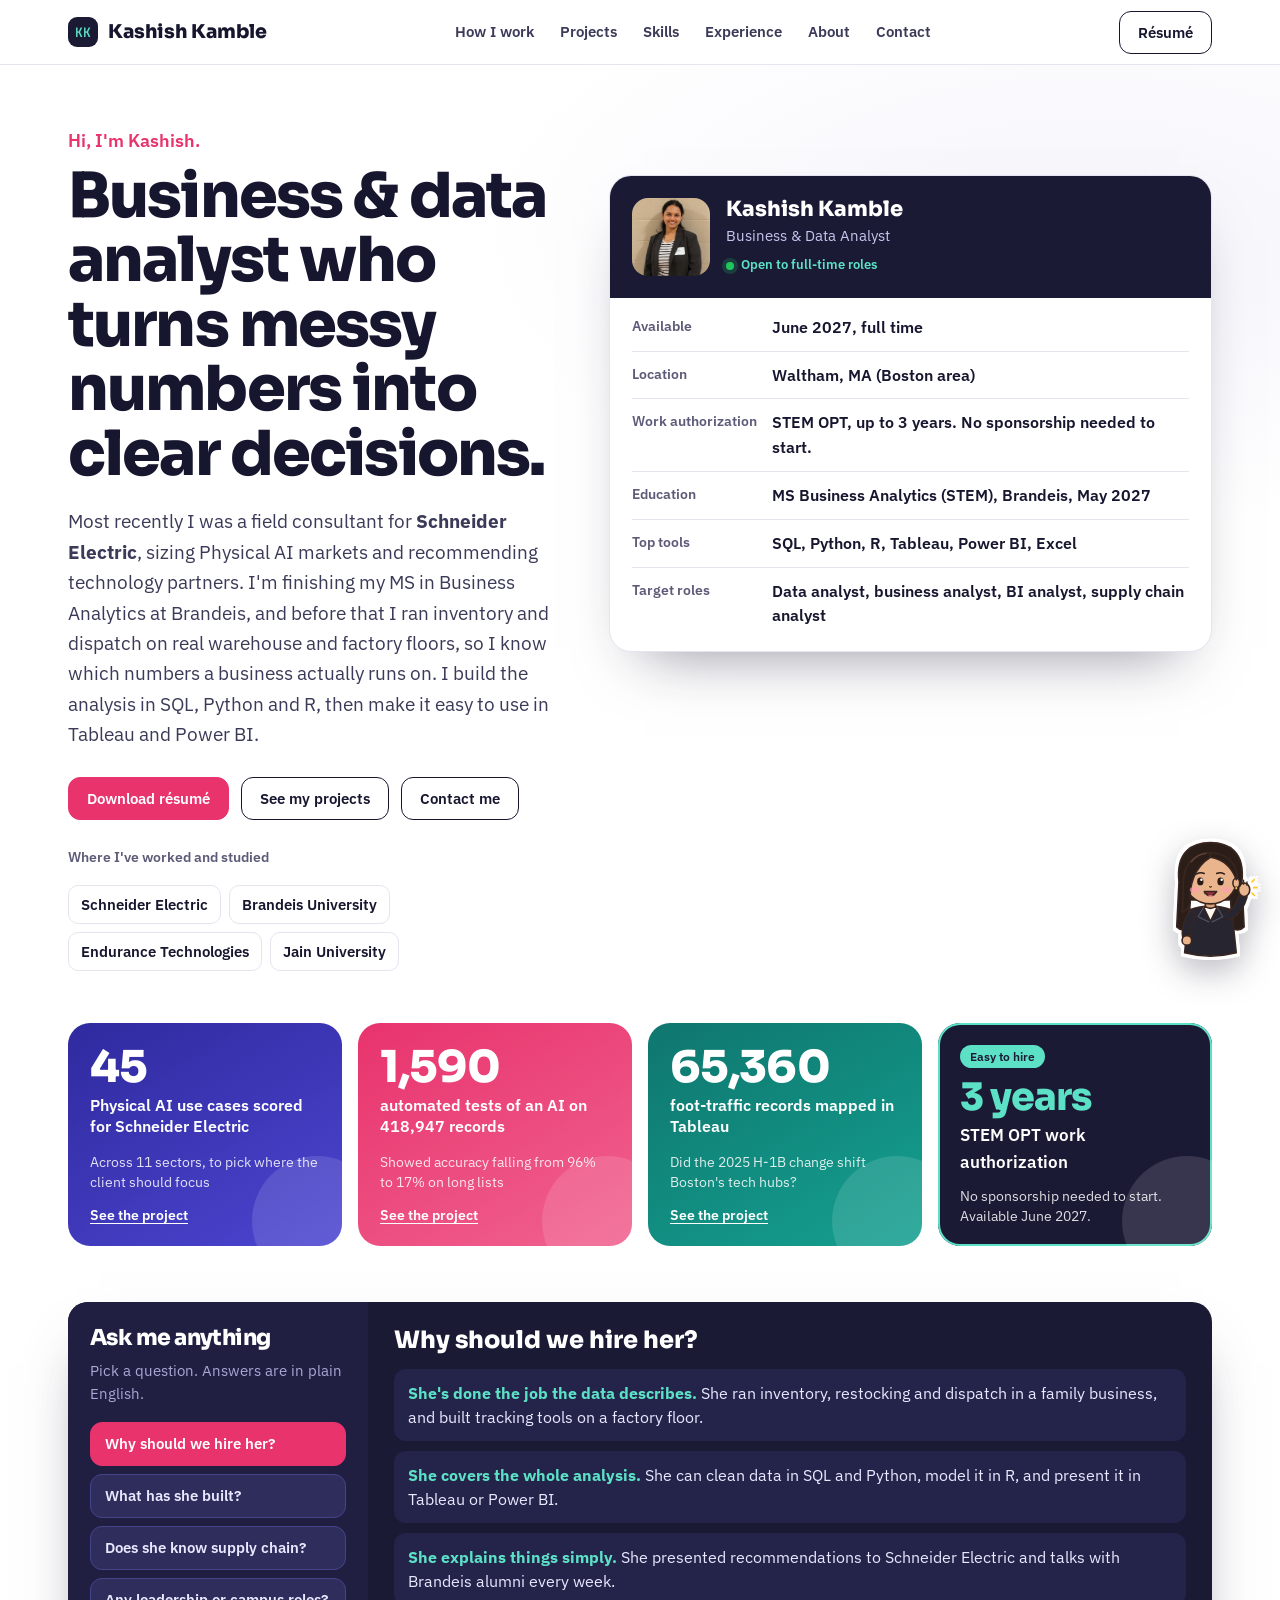
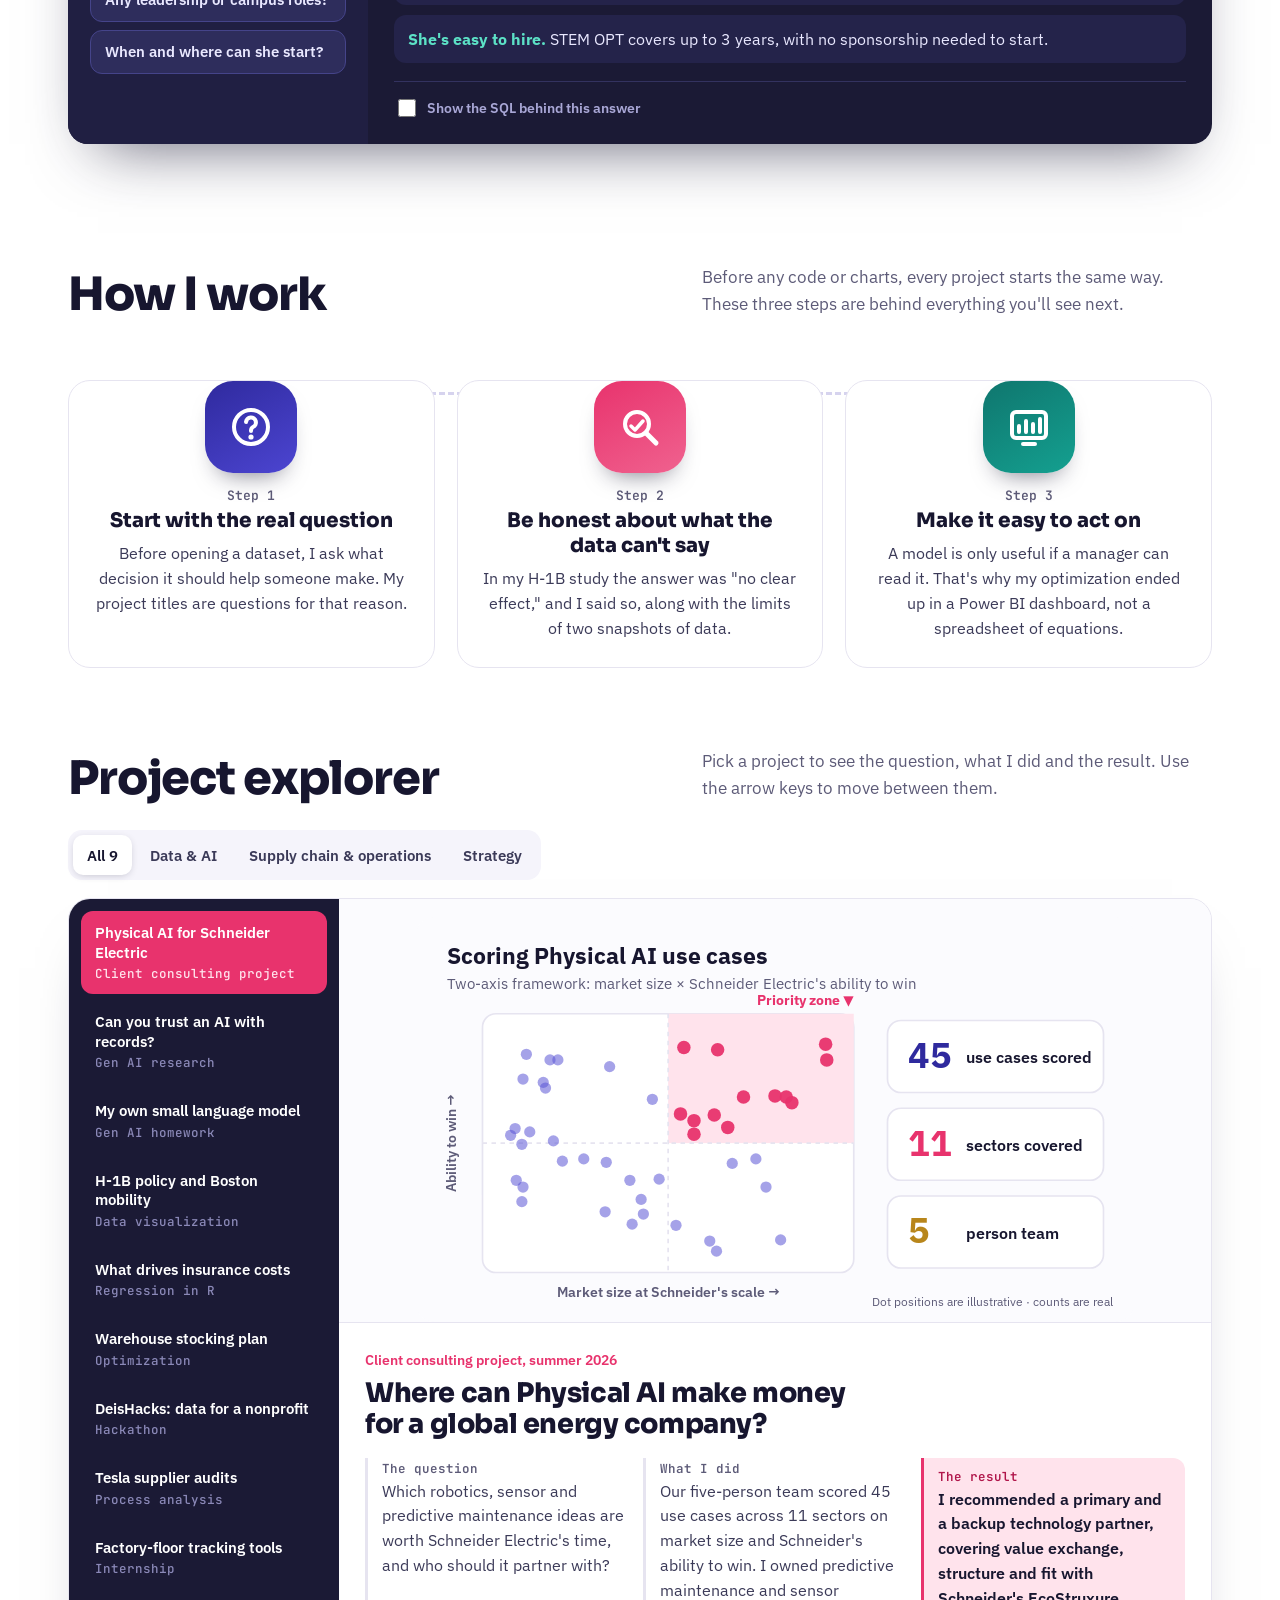
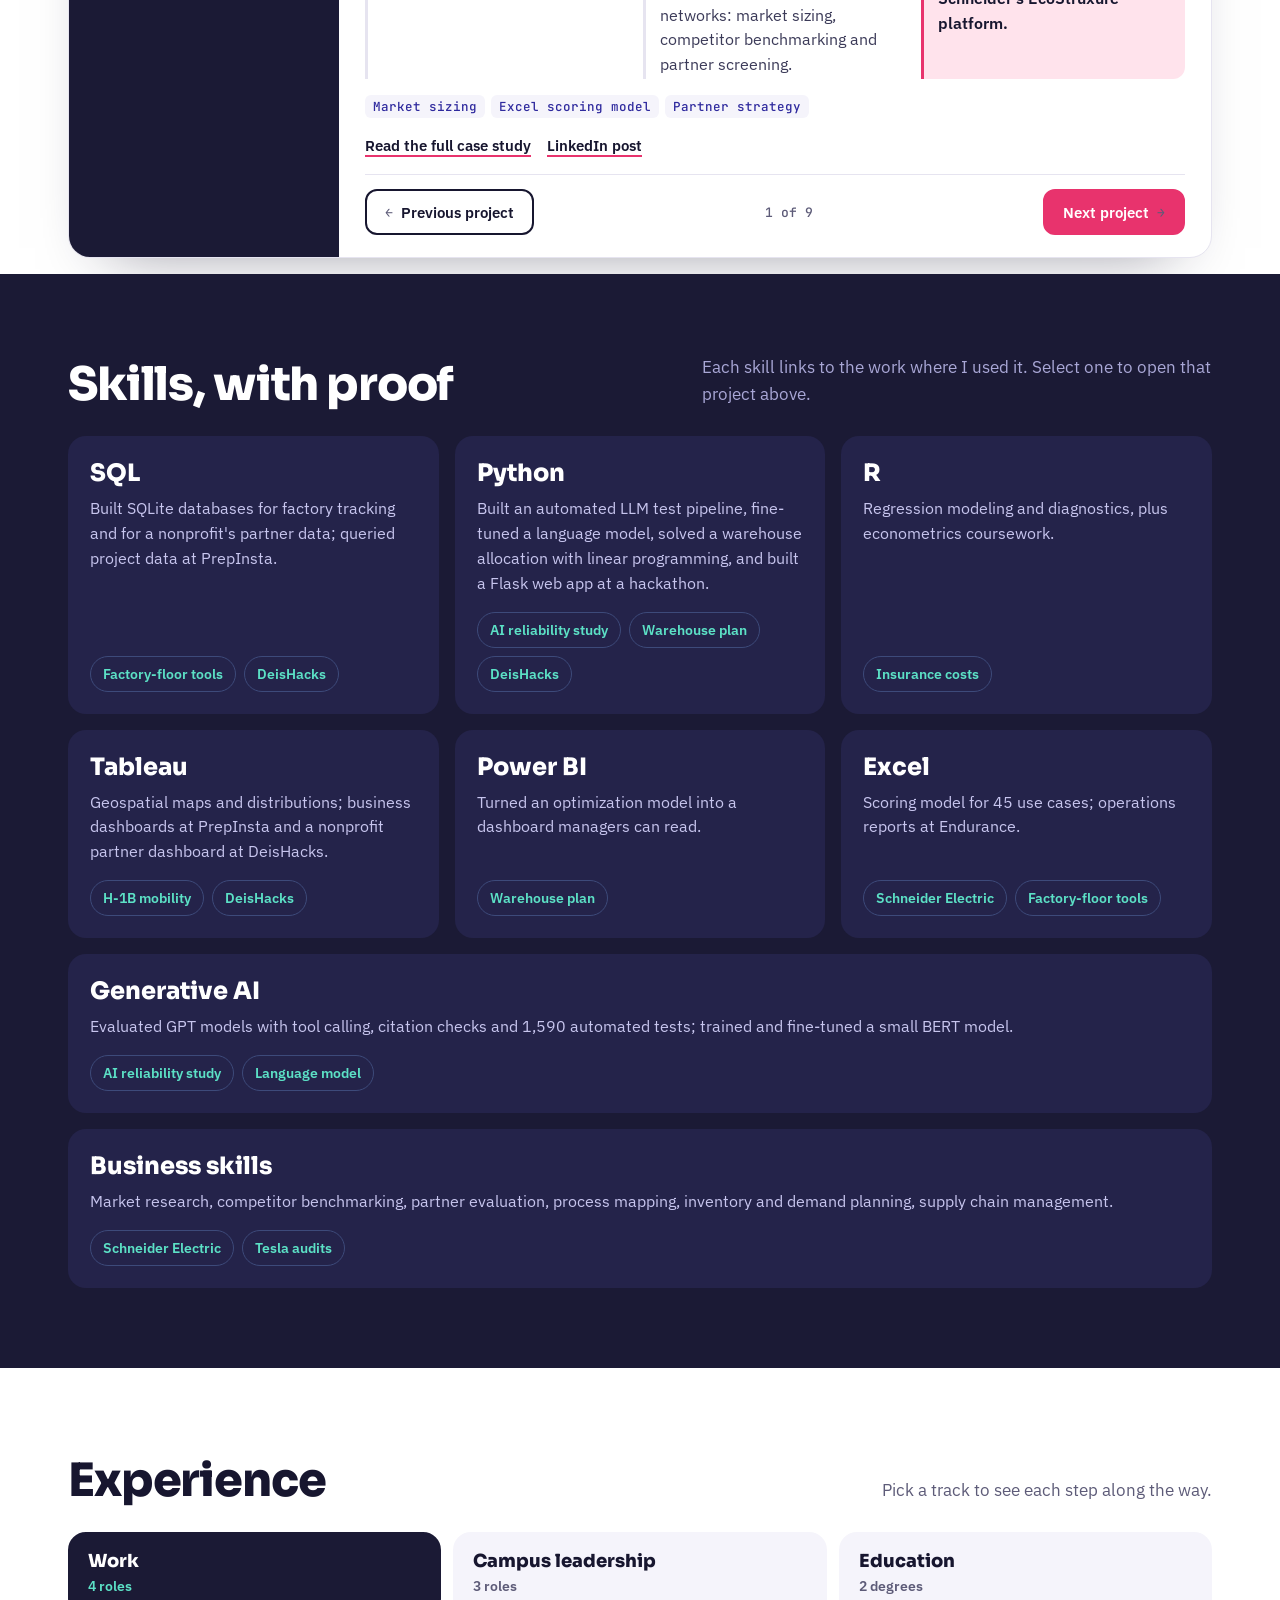
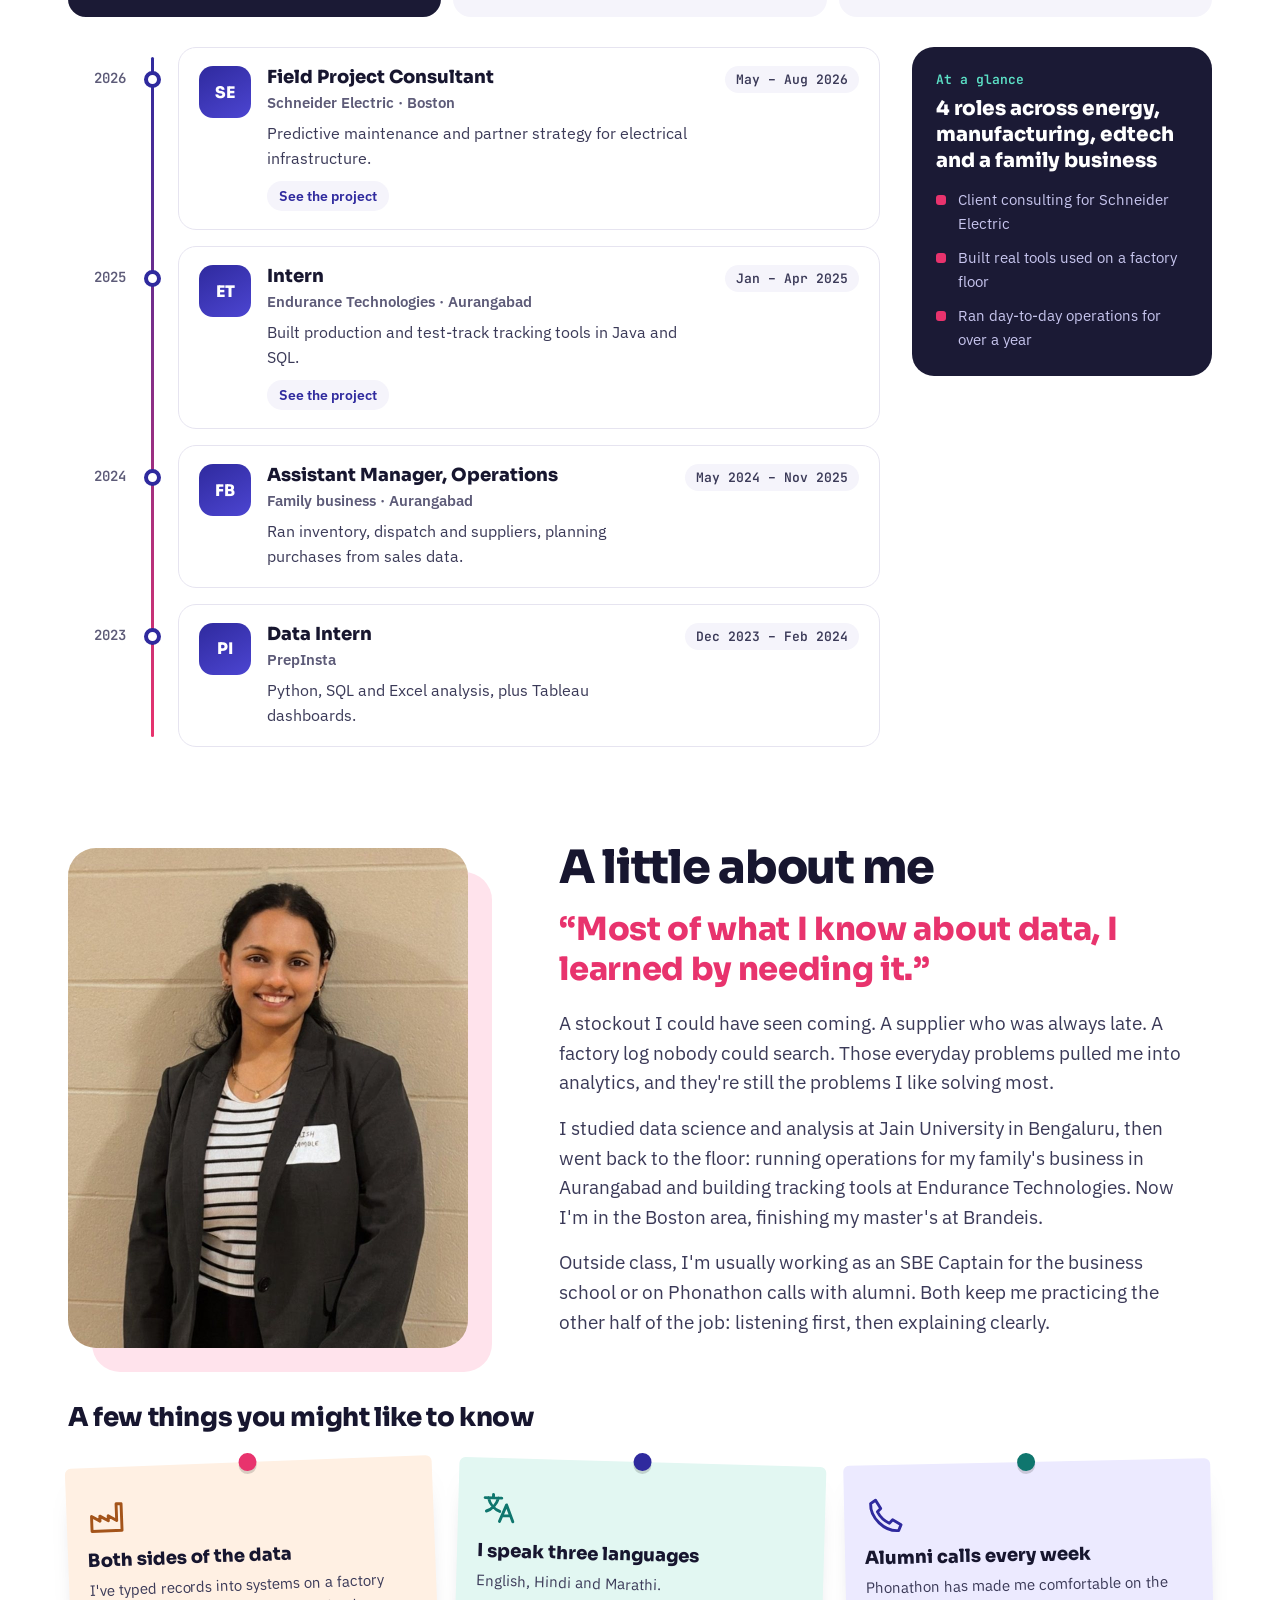
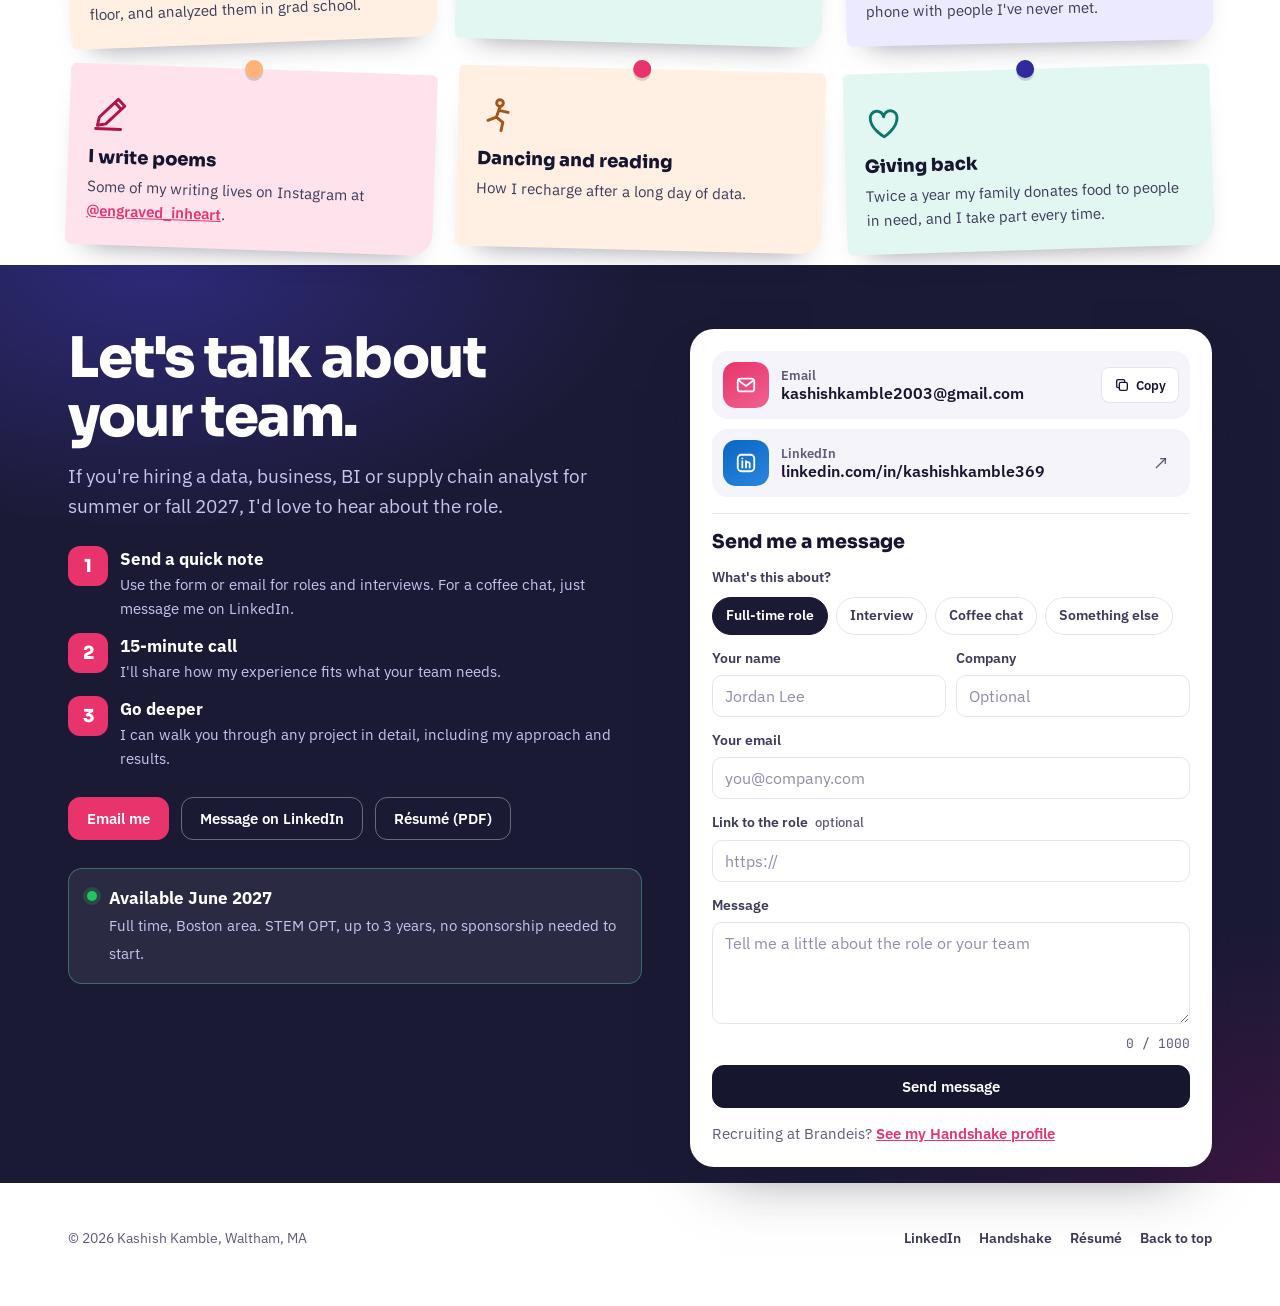
==== index.html @ e842e200 "Add files via upload" ====
<!DOCTYPE html>
<html lang="en">
<head>
<meta charset="utf-8">
<meta name="viewport" content="width=device-width, initial-scale=1">
<meta name="color-scheme" content="light only">
<title>Kashish Kamble | Business &amp; Data Analyst</title>
<meta name="author" content="Kashish Kamble"><meta name="description" content="Kashish Kamble, Business and Data Analyst. MS Business Analytics at Brandeis (May 2027). Projects in SQL, Python, R, Tableau, Power BI and Gen AI.">
<meta name="theme-color" content="#1b1a35">
<link rel="canonical" href="https://kashishkailaskamble369.github.io/">
<meta property="og:type" content="website">
<meta property="og:url" content="https://kashishkailaskamble369.github.io/">
<meta property="og:title" content="Kashish Kamble | Business &amp; Data Analyst">
<meta property="og:description" content="Business & data analyst, available June 2027. Schneider Electric field project, Brandeis MSBA, SQL, Python, Tableau, Power BI.">
<meta property="og:image" content="https://kashishkailaskamble369.github.io/og-card.png">
<meta property="og:image:width" content="1200"><meta property="og:image:height" content="630">
<meta name="twitter:card" content="summary_large_image">
<link rel="icon" type="image/svg+xml" href="favicon.svg">
<link rel="preconnect" href="https://fonts.googleapis.com"><link rel="preconnect" href="https://fonts.gstatic.com" crossorigin>
<link href="https://fonts.googleapis.com/css2?family=Sora:wght@400;600;800&family=IBM+Plex+Sans:wght@400;500;600&family=JetBrains+Mono:wght@400;600&display=swap" rel="stylesheet">
<script type="application/ld+json">{"@context":"https://schema.org","@type":"Person","name":"Kashish Kamble","url":"https://kashishkailaskamble369.github.io/","jobTitle":"Business & Data Analyst","address":{"@type":"PostalAddress","addressLocality":"Waltham","addressRegion":"MA","addressCountry":"US"},"alumniOf":[{"@type":"CollegeOrUniversity","name":"Brandeis University"},{"@type":"CollegeOrUniversity","name":"Jain University"}],"knowsAbout":["Data Analysis","Business Intelligence","Supply Chain Management","SQL","Python","R","Tableau","Power BI","Generative AI"],"sameAs":["https://www.linkedin.com/in/kashishkamble369/","https://brandeis.joinhandshake.com/profiles/kashishkamble343"]}</script>
<style>
/*
VOICE: clear for a recruiter in 30 seconds, then warm and curious for the hiring team.
IDEA: an at-a-glance candidate card for HR, plus an ask-me-anything console whose SQL is optional.
PICTURE: the candidate card in the hero; the console answers in plain English below it.
COLOUR and TYPE: white page, deep indigo console, pink accent, mint and peach syntax colours. Sora / IBM Plex Sans / JetBrains Mono for code only.
LAYOUT: intro and console side by side, then query results drive the project grid; timeline as an event log.
*/
:root{--bg:#ffffff;--soft:#f5f4fb;--ink:#17162f;--ink2:#3b3a58;--muted:#5d5b78;--line:#e6e4f0;
--con:#1b1a35;--con2:#24234a;--pink:#e8336d;--pink-s:#ffe3ec;--mint:#5ce1c6;--peach:#ffb37a;--lilac:#b9b5ff;--indigo:#2f2a9e;
--disp:"Sora",Arial,sans-serif;--sans:"IBM Plex Sans",system-ui,-apple-system,"Segoe UI",Arial,sans-serif;--mono:"JetBrains Mono",ui-monospace,Menlo,monospace}
*{box-sizing:border-box;min-width:0}
:root,html,body,.ccard,.msg,dialog{color-scheme:light only}
button{color:var(--ink)}
input,textarea,select{background:#fff!important;color:var(--ink)!important;-webkit-text-fill-color:var(--ink);caret-color:var(--pink)}
input::placeholder,textarea::placeholder{color:#8f8daa!important;-webkit-text-fill-color:#8f8daa;opacity:1}
input:-webkit-autofill,textarea:-webkit-autofill{-webkit-box-shadow:0 0 0 40px #fff inset!important;-webkit-text-fill-color:var(--ink)!important}
html{scroll-behavior:smooth;scroll-padding-top:72px}
body{margin:0;background:var(--bg);color:var(--ink);font:17px/1.6 var(--sans);-webkit-font-smoothing:antialiased;overflow-x:clip}
img,svg{display:block;max-width:100%}
a{color:var(--indigo)}
:focus-visible{outline:3px solid var(--pink);outline-offset:3px;border-radius:6px}
.wrap{max-width:1200px;margin:0 auto;padding:0 28px}
.skip{position:absolute;left:-999px}.skip:focus{left:12px;top:8px;background:var(--ink);color:#fff;padding:8px 12px;z-index:99}
@media (prefers-reduced-motion:reduce){html{scroll-behavior:auto}*{animation:none!important;transition:none!important}}

header{position:sticky;top:0;z-index:30;background:rgba(255,255,255,.9);backdrop-filter:blur(12px);border-bottom:1px solid var(--line)}
.nav{display:flex;align-items:center;justify-content:space-between;height:64px;gap:18px}
.brand{font:800 19px var(--disp);color:var(--ink);text-decoration:none;display:flex;align-items:center;gap:10px}
.brand i{width:30px;height:30px;border-radius:9px;background:var(--con);color:var(--mint);font:600 13px var(--mono);font-style:normal;display:grid;place-items:center}
.nav ul{display:flex;gap:26px;list-style:none;margin:0;padding:0}
.nav ul a{color:var(--ink2);text-decoration:none;font-weight:600;font-size:15px}
.nav ul a:hover{color:var(--pink)}
.btn{display:inline-flex;align-items:center;gap:8px;font:600 15px var(--sans);padding:11px 18px;border-radius:12px;text-decoration:none;border:1.5px solid var(--ink);color:var(--ink);background:#fff;cursor:pointer}
.btn:hover{border-color:var(--pink);color:var(--pink)}
.btn.main{background:var(--pink);border-color:var(--pink);color:#fff}
.btn.main:hover{background:#c91f57;color:#fff}
@media (max-width:780px){.nav ul{display:none}}

/* Hero */
.hero{padding:64px 0 40px;background:radial-gradient(900px 420px at 85% 10%,var(--soft),transparent 70%)}
.hgrid{display:grid;grid-template-columns:minmax(0,.9fr) minmax(0,1.1fr);gap:48px;align-items:start}
.glance{margin-top:46px}
.me{display:flex;align-items:center;gap:14px;margin-bottom:22px}
.me img{width:64px;height:64px;border-radius:50%;object-fit:cover;object-position:50% 25%;border:3px solid #fff;box-shadow:0 0 0 2px var(--pink)}
.me span{font-weight:600;color:var(--ink2);line-height:1.35}
.me b{display:block;color:var(--ink);font:800 18px var(--disp)}
h1{font:800 clamp(38px,5vw,62px)/1.04 var(--disp);letter-spacing:-.03em;margin:0 0 20px;text-wrap:balance}
.lead{font-size:19px;color:var(--ink2);margin:0 0 28px;max-width:32em}
.cta{display:flex;gap:12px;flex-wrap:wrap}
.status{display:flex;gap:10px;flex-wrap:wrap;margin-top:26px;font-size:14.5px;color:var(--muted)}
.status span{display:inline-flex;align-items:center;gap:7px;background:var(--soft);border-radius:999px;padding:6px 12px;font-weight:600;color:var(--ink2)}
.status span::before{content:"";width:8px;height:8px;border-radius:50%;background:var(--pink)}
.status span:first-child::before{background:#22c55e;box-shadow:0 0 0 4px rgba(34,197,94,.18)}

/* Console: the picture */
.console{background:var(--con);border-radius:20px;color:#e9e8ff;box-shadow:0 30px 60px -30px rgba(27,26,53,.7);overflow:hidden}
.bar{display:flex;align-items:center;gap:8px;padding:12px 16px;background:var(--con2)}
.bar i{width:11px;height:11px;border-radius:50%;background:#ff5f57}.bar i:nth-child(2){background:#febc2e}.bar i:nth-child(3){background:#28c840}
.bar span{margin-left:10px;font:500 13px var(--mono);color:#a9a7d6}
.editor{padding:20px 22px 8px;font:500 15px/1.6 var(--mono);min-height:84px;white-space:pre-wrap;word-break:break-word}
.k{color:var(--pink)}.s{color:var(--peach)}.f{color:var(--mint)}.c{color:#8b89b8}
.caret{display:inline-block;width:9px;height:18px;background:var(--mint);vertical-align:-3px;animation:blink 1s steps(1) infinite}
@keyframes blink{50%{opacity:0}}
.out{padding:4px 22px 18px;min-height:150px}
.meta{font:500 12.5px var(--mono);color:#8b89b8;margin:0 0 8px}
.out table{width:100%;border-collapse:collapse;font:500 13.5px/1.45 var(--mono)}
.out th{text-align:left;color:var(--lilac);font-weight:600;border-bottom:1px solid #3a3970;padding:6px 10px 6px 0}
.out td{padding:7px 10px 7px 0;border-bottom:1px dashed #33325f;vertical-align:top;color:#e9e8ff}
.out td:first-child{color:var(--mint)}
.chips{display:flex;flex-wrap:wrap;gap:8px;padding:14px 18px 18px;border-top:1px solid #33325f;background:#201f42}
.chips p{width:100%;margin:0 0 2px;font:600 13px var(--sans);color:#a9a7d6}
.chips button{font:500 13px var(--mono);color:#e9e8ff;background:#2e2d5c;border:1px solid #45448a;border-radius:9px;padding:8px 11px;cursor:pointer;min-height:40px}
.chips button:hover,.chips button[aria-pressed="true"]{background:var(--pink);border-color:var(--pink);color:#fff}
@media (max-width:920px){.hgrid{grid-template-columns:1fr}}
@media (max-width:560px){.out td:nth-child(3),.out th:nth-child(3){display:none}}


/* Recruiter-first hero */
.hello{font:600 18px var(--sans);color:var(--pink);margin:0 0 12px}
.names{display:flex;flex-wrap:wrap;gap:8px;margin-top:26px;align-items:center}
.names p{width:100%;margin:0 0 2px;font-size:14px;color:var(--muted);font-weight:600}
.names span{background:#fff;border:1px solid var(--line);border-radius:10px;padding:7px 12px;font-weight:600;font-size:14.5px;color:var(--ink)}
.glance{background:#fff;border:1px solid var(--line);border-radius:22px;box-shadow:0 30px 60px -34px rgba(27,26,53,.55);overflow:hidden}
.gtop{display:flex;align-items:center;gap:16px;padding:20px 22px;background:var(--con);color:#fff}
.gtop img{width:78px;height:78px;border-radius:16px;object-fit:cover;object-position:50% 25%}
.gtop b{display:block;font:800 21px var(--disp)}
.gtop span{color:#c7c5ee;font-size:15px}
.gtop em{display:inline-flex;align-items:center;gap:7px;margin-top:6px;font-style:normal;font-size:13px;font-weight:600;color:#5ce1c6}
.gtop em::before{content:"";width:8px;height:8px;border-radius:50%;background:#22c55e;box-shadow:0 0 0 4px rgba(34,197,94,.2)}
.facts{margin:0;padding:6px 22px 12px}
.facts div{display:grid;grid-template-columns:128px minmax(0,1fr);gap:12px;padding:11px 0;border-bottom:1px solid var(--line)}
.facts div:last-child{border-bottom:0}
.facts dt{font-size:14px;color:var(--muted);font-weight:600}
.facts dd{margin:0;font-weight:600;font-size:15.5px;color:var(--ink)}
@media (max-width:420px){.facts div{grid-template-columns:1fr;gap:2px}}

/* Ask me anything */
.ask{margin-top:56px}
.ask .console{display:grid;grid-template-columns:minmax(0,300px) minmax(0,1fr)}
.ask .qs{background:#201f42;padding:22px;display:flex;flex-direction:column;gap:8px}
.ask .qs h2{font:800 22px var(--disp);color:#fff;margin:0}
.ask .qs > p{color:#a9a7d6;margin:0 0 8px;font-size:14.5px}
.ask .qs button{text-align:left;font:600 15px var(--sans);color:#e9e8ff;background:#2e2d5c;border:1px solid #45448a;border-radius:12px;padding:11px 14px;cursor:pointer;min-height:44px}
.ask .qs button:hover,.ask .qs button[aria-pressed="true"]{background:var(--pink);border-color:var(--pink);color:#fff}
.ans{padding:24px 26px;min-height:300px}
.ans h3{font:800 24px/1.2 var(--disp);color:#fff;margin:0 0 14px}
.ans ul{margin:0;padding:0;list-style:none;display:grid;gap:10px}
.ans li{background:#24234a;border-radius:12px;padding:12px 14px;color:#e9e8ff;font-size:16px;line-height:1.5}
.ans li b{color:#5ce1c6}
.ans .more{margin:16px 0 0;font-size:15px;color:#c7c5ee}
.ans .more a{color:#ffb37a}
.sqlrow{display:flex;justify-content:space-between;align-items:center;gap:10px;margin:18px 0 0;padding-top:14px;border-top:1px solid #33325f;flex-wrap:wrap}
.sqlrow label{font:600 13.5px var(--sans);color:#a9a7d6;display:flex;gap:8px;align-items:center;cursor:pointer}
.sqlrow input{width:18px;height:18px;accent-color:#e8336d}
.sqlcode{display:none;margin:10px 0 0;font:500 14px/1.6 var(--mono);background:#14132b;border-radius:10px;padding:12px 14px;white-space:pre-wrap;word-break:break-word}
.showsql .sqlcode{display:block}
@media (max-width:820px){.ask .console{grid-template-columns:1fr}.ans{min-height:0}}

/* Sections */
section{padding:88px 0 0}
.sh{display:flex;justify-content:space-between;align-items:end;gap:20px;flex-wrap:wrap;margin-bottom:28px}
h2{font:800 clamp(30px,3.8vw,46px)/1.05 var(--disp);letter-spacing:-.025em;margin:0;text-wrap:balance}
.sh p{margin:0;color:var(--muted);max-width:30em}
.sh code{font:600 14px var(--mono);background:var(--soft);color:var(--indigo);padding:2px 7px;border-radius:6px}

/* Projects */
.grid{display:grid;grid-template-columns:repeat(6,minmax(0,1fr));gap:20px}
.card{grid-column:span 2;background:#fff;border:1px solid var(--line);border-radius:18px;overflow:hidden;display:flex;flex-direction:column;transition:transform .2s,box-shadow .2s,opacity .25s}
.card:hover{transform:translateY(-4px);box-shadow:0 24px 40px -26px rgba(23,22,47,.45)}
.card.big{grid-column:span 4}.card.half{grid-column:span 3}
.card.dim{opacity:.22;transform:none;box-shadow:none}
.card figure{margin:0;background:#fbfbfe;border-bottom:1px solid var(--line);cursor:zoom-in}
.card figure svg{width:100%;height:auto}
.cb{padding:20px 22px 22px;display:flex;flex-direction:column;flex:1}
.cq{font-size:14px;font-weight:600;color:var(--pink);margin:0 0 6px}
.card h3{font:800 21px/1.2 var(--disp);letter-spacing:-.01em;margin:0 0 8px}
.card p.d{margin:0 0 14px;color:var(--ink2);font-size:15.5px}
.tools{display:flex;gap:6px;flex-wrap:wrap;list-style:none;padding:0;margin:0 0 16px}
.tools li{font:500 12.5px var(--mono);background:var(--soft);color:var(--indigo);border-radius:6px;padding:3px 8px}
.links{margin-top:auto;display:flex;gap:16px;flex-wrap:wrap;font-weight:600;font-size:15px}
.links a{color:var(--ink);text-decoration:underline;text-decoration-color:var(--pink);text-decoration-thickness:2px;text-underline-offset:4px}
.badge{font:600 11.5px var(--mono);background:var(--pink);color:#fff;border-radius:6px;padding:2px 7px;margin-left:6px;vertical-align:2px}
@media (max-width:1000px){.card,.card.big,.card.half{grid-column:span 3}}
@media (max-width:640px){.grid{grid-template-columns:1fr}.card,.card.big,.card.half{grid-column:auto}}


/* Project explorer */
.seg{display:inline-flex;flex-wrap:wrap;gap:4px;background:var(--soft);border-radius:14px;padding:5px;margin:0 0 18px}
.seg button{font:600 14.5px var(--sans);border:0;background:transparent;color:var(--ink2);padding:9px 14px;border-radius:10px;cursor:pointer;min-height:40px}
.seg button[aria-pressed="true"]{background:#fff;color:var(--ink);box-shadow:0 2px 8px -3px rgba(23,22,47,.3)}
.explorer{display:grid;grid-template-columns:270px minmax(0,1fr);border:1px solid var(--line);border-radius:22px;overflow:hidden;background:#fff;box-shadow:0 30px 60px -40px rgba(23,22,47,.5)}
.tabs{background:var(--con);padding:12px;display:flex;flex-direction:column;gap:6px}
.tab{all:unset;box-sizing:border-box;cursor:pointer;display:block;padding:12px 14px;border-radius:12px;color:#c7c5ee;transition:background .15s}
.tab b{display:block;font:600 15px/1.3 var(--sans);color:#fff}
.tab small{display:block;font:500 12.5px var(--mono);color:#8b89b8;margin-top:3px}
.tab:hover{background:#2a2955}
.tab[aria-selected="true"]{background:var(--pink)}
.tab[aria-selected="true"] small{color:#ffe3ec}
.tab:focus-visible{outline:3px solid var(--mint);outline-offset:-3px}
.panel{display:grid;grid-template-columns:minmax(0,1fr);outline:none}
.pvis{margin:0;background:#fbfbfe;border-bottom:1px solid var(--line);cursor:zoom-in;padding:18px 18px 0}
.pvis svg{max-width:720px;margin:0 auto}
.pvis svg{width:100%;height:auto;border-radius:14px}
.pinfo{padding:26px 26px 22px;display:flex;flex-direction:column}
.pkind{margin:0 0 6px;font-weight:600;font-size:14px;color:var(--pink)}
.pinfo h3{font:800 27px/1.15 var(--disp);letter-spacing:-.015em;margin:0 0 18px;text-wrap:balance}
.steps{display:grid;grid-template-columns:repeat(3,minmax(0,1fr));gap:14px;margin-bottom:16px}
.steps div{border-left:3px solid var(--line);padding:2px 0 2px 14px}
.steps span{display:block;font:600 12.5px var(--mono);color:var(--muted);margin-bottom:2px}
.steps p{margin:0;font-size:15.5px;color:var(--ink2)}
.steps .res{border-left-color:var(--pink);background:var(--pink-s);border-radius:0 12px 12px 0;padding:10px 14px}
.steps .res span{color:#b0154a}.steps .res p{color:var(--ink);font-weight:600}
.plinks{display:flex;gap:16px;flex-wrap:wrap;font-weight:600;font-size:15px;margin-bottom:16px}
.plinks a{color:var(--ink);text-decoration:underline;text-decoration-color:var(--pink);text-decoration-thickness:2px;text-underline-offset:4px}
.pnav{margin-top:auto;display:flex;justify-content:space-between;align-items:center;gap:10px;padding-top:14px;border-top:1px solid var(--line)}
.pnav button{font:600 15px var(--sans);border:2px solid var(--ink);background:#fff;color:var(--ink);border-radius:12px;padding:10px 18px;cursor:pointer;min-height:46px;display:inline-flex;align-items:center;gap:8px;transition:transform .15s,background .15s}
.pnav button:hover{transform:translateY(-2px)}
.pnav .nx{background:var(--pink);border-color:var(--pink);color:#fff}
.pnav .nx:hover{background:#c91f57;border-color:#c91f57}
.pnav .pv:hover{border-color:var(--pink);color:var(--pink)}
@media (max-width:520px){.pnav button{padding:10px 12px;font-size:14px}}
.pnav span{font:500 13px var(--mono);color:var(--muted)}
.panel.swap .pinfo,.panel.swap .pvis{animation:swap .35s ease}
@keyframes swap{from{opacity:0;transform:translateY(8px)}to{opacity:1;transform:none}}
@media (max-width:1060px){.steps{grid-template-columns:1fr}}
@media (max-width:780px){.explorer{grid-template-columns:1fr}.tabs{flex-direction:row;overflow-x:auto;scroll-snap-type:x mandatory}.tab{flex:0 0 auto;max-width:230px;scroll-snap-align:start}}

/* Experience lanes */
.lanes{position:relative;background:var(--soft);border-radius:22px;padding:22px 24px 20px}
.axis{position:relative;height:22px;margin-left:170px;border-bottom:1px solid var(--line);margin-bottom:8px}
.axis span{position:absolute;top:0;transform:translateX(-50%);font:600 12.5px var(--mono);color:var(--muted)}
.lane{display:grid;grid-template-columns:160px minmax(0,1fr);gap:10px;align-items:center;margin:10px 0}
.lname{margin:0;font-weight:600;font-size:14.5px;color:var(--ink2)}
.track2{position:relative;height:46px;background:#fff;border-radius:12px}
.bar2{all:unset;box-sizing:border-box;position:absolute;top:5px;height:36px;border-radius:9px;background:var(--indigo);color:#fff;font:600 12px/36px var(--sans);padding:0 6px;white-space:nowrap;overflow:hidden;text-overflow:ellipsis;cursor:pointer;min-width:12px}
.bar2.edu{background:#0f766e}.bar2.campus{background:var(--pink)}
.bar2.soon{background:repeating-linear-gradient(-45deg,#ffe3ec 0 6px,#fff 6px 12px);color:#b0154a;border:1.5px dashed var(--pink)}
.bar2[aria-pressed="true"]{box-shadow:0 0 0 3px #fff,0 0 0 5px var(--ink)}
.bar2:focus-visible{outline:3px solid var(--ink);outline-offset:2px}
.detail{margin-top:16px;background:#fff;border:1px solid var(--line);border-radius:18px;padding:20px 24px;display:grid;grid-template-columns:minmax(0,220px) minmax(0,1fr);gap:20px}
.detail time{font:600 13px var(--mono);color:var(--muted)}
.detail h3{margin:4px 0 2px;font:800 20px var(--disp)}
.detail .o{margin:0;color:var(--pink);font-weight:600;font-size:15px}
.detail ul{margin:0;padding-left:18px;color:var(--ink2);font-size:15.5px}
.detail li{margin:0 0 6px}
@media (max-width:780px){.axis{display:none}.lane{grid-template-columns:1fr;gap:6px}.track2{height:auto;background:transparent;display:flex;flex-wrap:wrap;gap:6px}.bar2{position:static;width:auto!important;line-height:34px;height:34px}.detail{grid-template-columns:1fr;gap:6px}}


/* Lower sections v6 */
.band.dark{background:var(--con);margin-top:96px;padding:80px 0;color:#e9e8ff}
.band.dark + section{padding-top:88px}
.sh.light h2{color:#fff}.sh.light p{color:#a9a7d6}
.skillgrid{display:grid;grid-template-columns:repeat(3,minmax(0,1fr));gap:16px}
.sk{background:#24234a;border-radius:18px;padding:22px;display:flex;flex-direction:column}
.sk.wide{grid-column:span 3}
.sk h3{font:800 24px var(--disp);color:#fff;margin:0 0 8px}
.sk p{margin:0 0 16px;color:#c7c5ee;font-size:15.5px}
.used{margin-top:auto;display:flex;flex-wrap:wrap;gap:8px}
.used button{font:600 13.5px var(--sans);background:transparent;color:#5ce1c6;border:1.5px solid #3d4a7a;border-radius:999px;padding:7px 12px;cursor:pointer;min-height:36px}
.used button:hover{background:#5ce1c6;color:var(--con);border-color:#5ce1c6}
@media (max-width:900px){.skillgrid{grid-template-columns:repeat(2,minmax(0,1fr))}.sk.wide{grid-column:span 2}}
@media (max-width:560px){.skillgrid{grid-template-columns:1fr}.sk.wide{grid-column:auto}}
.xp{display:grid;grid-template-columns:minmax(0,1fr) minmax(0,1fr);gap:36px}
.xh{font:600 15px var(--sans);color:var(--muted);margin:0 0 12px}
.job{display:grid;grid-template-columns:52px minmax(0,1fr);gap:16px;padding:16px 0;border-bottom:1px solid var(--line)}
.mono{width:52px;height:52px;border-radius:14px;background:var(--indigo);color:#fff;display:grid;place-items:center;font:800 16px var(--disp)}
.job.pink .mono{background:var(--pink)}.job.teal .mono{background:#0f766e}
.jt{display:flex;justify-content:space-between;gap:10px;flex-wrap:wrap;align-items:baseline}
.jt h4{margin:0;font-size:17.5px}
.jt time{font:500 13px var(--mono);color:var(--muted);white-space:nowrap}
.job .org{margin:1px 0 5px;color:var(--pink);font-weight:600;font-size:15px}
.job.teal .org{color:#0f766e;margin-bottom:0}
.job p{margin:0;color:var(--ink2);font-size:15.5px}
.lnk{all:unset;cursor:pointer;color:var(--ink);font-weight:600;text-decoration:underline;text-decoration-color:var(--pink);text-decoration-thickness:2px;text-underline-offset:4px}
.lnk:focus-visible{outline:3px solid var(--pink)}
@media (max-width:860px){.xp{grid-template-columns:1fr}}
.story{display:grid;grid-template-columns:minmax(0,.8fr) minmax(0,1.2fr);gap:56px;align-items:center}
.ph{margin:0;position:relative;max-width:400px}
.ph::before{content:"";position:absolute;inset:24px -24px -24px 24px;border-radius:28px;background:var(--pink-s);z-index:-1}
.ph img{width:100%;height:auto;aspect-ratio:4/5;object-fit:cover;object-position:50% 28%;border-radius:28px}
.story h2{margin-bottom:18px}
.story .pull{font:800 clamp(24px,2.6vw,32px)/1.25 var(--disp);color:var(--pink);margin:0 0 20px;letter-spacing:-.01em;max-width:none!important}
.story p{font-size:18.5px;color:var(--ink2);margin:0 0 16px;max-width:34em}
@media (max-width:860px){.story{grid-template-columns:1fr;gap:40px}.ph{max-width:300px}}
.cta-band{margin-top:96px;padding:88px 0;background:radial-gradient(700px 380px at 12% 0%,#2e2a7a 0%,transparent 70%),radial-gradient(600px 360px at 100% 100%,#3a1640 0%,transparent 70%),var(--con);color:#fff}
.cgrid{display:grid;grid-template-columns:minmax(0,1.1fr) minmax(0,1fr);gap:48px;align-items:start}
.cta-band h2{color:#fff;font-size:clamp(34px,4.6vw,56px)}
.cta-band p{font-size:19px;margin:14px 0 24px;color:#c7c5ee}
.cbtns{display:flex;gap:12px;flex-wrap:wrap}
.btn.wh{background:var(--pink);color:#fff;border-color:var(--pink)}
.btn.wh:hover{background:#fff;border-color:#fff;color:var(--pink)}
.btn.ol{background:transparent;color:#fff;border-color:rgba(255,255,255,.35)}
.btn.ol:hover{background:#fff;color:var(--con);border-color:#fff}
.cta-band .lines li{background:rgba(255,255,255,.14);color:#fff;min-height:56px}
.cta-band .lines a,.cta-band .lines span{color:#fff;word-break:break-all;font:500 14.5px var(--mono)}
.cta-band .copy{background:#fff;color:var(--pink)}
@media (max-width:860px){.cgrid{grid-template-columns:1fr}}
footer{padding-top:28px}


/* v7: hero extras, about, contact */
.now{margin-top:26px}
.now > p,.names p{width:100%;margin:0 0 8px;font-size:14px;color:var(--muted);font-weight:600}
.now ul{list-style:none;margin:0;padding:0;display:grid;grid-template-columns:repeat(2,minmax(0,1fr));gap:8px}
.now li{background:var(--soft);border-radius:12px;padding:10px 12px;border-left:3px solid var(--pink)}
.now b{display:block;font-size:14.5px}
.now span{font-size:13.5px;color:var(--muted)}
.hl{list-style:none;margin:52px 0 0;padding:0;display:grid;grid-template-columns:repeat(4,minmax(0,1fr));gap:16px}
.hl li{position:relative;border-radius:22px;padding:22px 22px 20px;color:#fff;overflow:hidden;min-height:170px;display:flex;flex-direction:column}
.hl li::after{content:"";position:absolute;right:-40px;bottom:-40px;width:130px;height:130px;border-radius:50%;background:rgba(255,255,255,.12)}
.hl .t1{background:linear-gradient(150deg,#2f2a9e,#4c45d1)}
.hl .t2{background:linear-gradient(150deg,#e8336d,#f0628f)}
.hl .t3{background:linear-gradient(150deg,#0f766e,#14a090)}
.hl .t4{background:var(--con);box-shadow:inset 0 0 0 2px #5ce1c6}
.hl b{font:800 44px/1 var(--disp);letter-spacing:-.02em;margin-bottom:6px}
.hl .t4 b{color:#5ce1c6;font-size:38px}
.hl span{font-weight:600;font-size:16.5px}
.hl li:has(a){padding:0}
.hl li a{display:flex;flex-direction:column;flex:1;padding:22px 22px 20px;color:#fff;text-decoration:none;border-radius:22px;transition:transform .2s}
.hl li a:hover{transform:translateY(-3px)}
.hl li a:focus-visible{outline:3px solid var(--ink);outline-offset:3px}
.hl li a span{font-size:15.5px;line-height:1.35}
.hl li a i{font-style:normal;font-weight:600;font-size:13.5px;margin-top:12px;position:relative;z-index:1;text-decoration:underline;text-underline-offset:3px}
.hl small{margin-top:auto;padding-top:12px;font-size:14px;color:rgba(255,255,255,.85);line-height:1.4;position:relative;z-index:1}
.hl em{position:static;order:-1;align-self:flex-start;margin-bottom:10px;z-index:1;font:600 12px var(--sans);font-style:normal;background:#5ce1c6;color:var(--con);border-radius:999px;padding:4px 10px}
@media (max-width:980px){.hl{grid-template-columns:repeat(2,minmax(0,1fr))}}
@media (max-width:480px){.hl{grid-template-columns:1fr}.hl li{min-height:0}}
@media (max-width:420px){.now ul{grid-template-columns:1fr}}
.how{margin-top:72px}.how.how-sec{margin-top:8px}
.how h3,.facts2 h3{font:800 26px var(--disp);margin:0 0 16px;letter-spacing:-.015em}
.howgrid{display:grid;grid-template-columns:repeat(3,minmax(0,1fr));gap:16px}
.howgrid article{background:var(--soft);border-radius:18px;padding:22px}
.howgrid h4{margin:0 0 8px;font:800 18px/1.25 var(--disp);color:var(--indigo)}
.howgrid p{margin:0;color:var(--ink2);font-size:15.5px}
@media (max-width:860px){.howgrid{grid-template-columns:1fr}}
.facts2{margin-top:48px}
.facts2 ul{list-style:none;margin:0;padding:0;display:grid;grid-template-columns:repeat(2,minmax(0,1fr));gap:12px}
.facts2 li{border:1px solid var(--line);border-radius:16px;padding:16px 18px;color:var(--ink2);font-size:15.5px}
.facts2 li b{color:var(--ink)}
@media (max-width:760px){.facts2 ul{grid-template-columns:1fr}}
.cta-band .sub{font-size:19px;margin:14px 0 24px;color:#c7c5ee;max-width:30em}
.next{list-style:none;counter-reset:n;margin:0 0 26px;padding:0;display:grid;gap:12px}
.next li{counter-increment:n;display:grid;grid-template-columns:40px minmax(0,1fr);gap:12px;align-items:start}
.next li::before{content:counter(n);width:40px;height:40px;border-radius:12px;background:var(--pink);color:#fff;display:grid;place-items:center;font:800 18px var(--disp)}
.next b{display:block;font-size:17px;color:#fff}
.next span{display:block;color:#c7c5ee;font-size:15px}
.ccard{background:#fff;color:var(--ink);border-radius:24px;padding:22px;box-shadow:0 30px 60px -30px rgba(23,22,47,.6)}
.avail{display:flex;gap:12px;align-items:flex-start;background:var(--soft);border-radius:14px;padding:14px;margin-bottom:12px}
.avail .dot{flex:0 0 10px;height:10px;border-radius:50%;background:#22c55e;box-shadow:0 0 0 4px rgba(34,197,94,.2);margin-top:6px}
.avail b{display:block}.avail span{font-size:14.5px;color:var(--ink2)}
.avail.dark{margin-top:28px;background:rgba(255,255,255,.07);border:1px solid rgba(92,225,198,.35);padding:16px 18px}
.avail.dark b{color:#fff}.avail.dark span{color:#c7c5ee}
.ccard .lines li{background:var(--soft);color:var(--ink);min-height:52px}
.ccard .lines span{color:var(--ink);word-break:break-all;font:500 14px var(--mono)}
.ccard .copy{background:var(--pink);color:#fff}
.msg{display:grid;gap:6px;margin-top:16px;padding-top:16px;border-top:1px solid var(--line)}
.msg label{font-weight:600;font-size:14px;color:var(--ink2)}
.msg input,.msg textarea{font:16px var(--sans);border:1.5px solid var(--line);border-radius:10px;padding:10px 12px;margin-bottom:6px;width:100%;color:var(--ink)}
.msg input:focus,.msg textarea:focus{border-color:var(--pink);outline:none;box-shadow:0 0 0 3px var(--pink-s)}
.msg .hp{position:absolute;left:-9999px}
.btn.send{background:var(--ink);border-color:var(--ink);color:#fff;justify-content:center}
.btn.send:hover{background:var(--pink);border-color:var(--pink);color:#fff}
.cta-band .handshake{margin:14px 0 0;font-size:14.5px;color:var(--muted)}
.handshake a{color:var(--pink);font-weight:600}


.ftitle{font:800 20px var(--disp);margin:0 0 6px!important;color:var(--ink)!important}
.topics{border:0;margin:0 0 6px;padding:0;display:flex;flex-wrap:wrap;gap:8px}
.topics legend{font-weight:600;font-size:14px;color:var(--ink2);margin-bottom:8px;padding:0}
.topics label{cursor:pointer}
.topics input{position:absolute;opacity:0;width:1px;height:1px}
.topics span{display:inline-block;font:600 14px var(--sans);padding:8px 13px;border-radius:999px;border:1.5px solid var(--line);color:var(--ink2);background:#fff;min-height:38px}
.topics input:checked + span{background:var(--con);border-color:var(--con);color:#fff}
.topics input:focus-visible + span{outline:3px solid var(--pink);outline-offset:2px}
.msg .two{display:grid;grid-template-columns:1fr 1fr;gap:10px}
.msg .two div{display:grid;gap:6px}
.msg .opt{font-weight:500;color:var(--muted);font-size:12.5px;margin-left:4px}
.msg input::placeholder,.msg textarea::placeholder{color:#a3a1bd}
.msg input.bad,.msg textarea.bad{border-color:#d62b2b;box-shadow:0 0 0 3px #fde2e2}
.fmeta{display:flex;justify-content:space-between;gap:10px;font-size:13px;margin:-2px 0 4px}
#ferr{color:#c01f1f;font-weight:600}
#fcount{color:var(--muted);font-family:var(--mono)}
.btn.send[disabled]{opacity:.6;cursor:wait}
.sent{text-align:center;padding:26px 10px 10px;margin-top:16px;border-top:1px solid var(--line)}
.sent .check{display:grid;place-items:center;width:56px;height:56px;border-radius:50%;background:#dcfce7;margin:0 auto 12px}
.sent .check::after{content:"";width:16px;height:28px;border:solid #16a34a;border-width:0 5px 5px 0;transform:rotate(45deg) translate(-2px,-3px)}
.sent b{display:block;font:800 20px var(--disp);color:var(--ink)}
.sent p{color:var(--ink2)!important;font-size:15px!important;margin:8px 0 16px!important}
@media (max-width:480px){.msg .two{grid-template-columns:1fr}}


/* v9: flow, notes, reveal, avatar */
.flow{list-style:none;margin:0;padding:34px 0 0;display:grid;grid-template-columns:repeat(3,minmax(0,1fr));gap:22px;position:relative}
.flow::before{content:"";position:absolute;left:12%;right:12%;top:46px;border-top:3px dashed #d6d3ee;z-index:0}
.flow li{position:relative;z-index:1;background:#fff;border:1px solid var(--line);border-radius:22px;padding:0 24px 24px;text-align:center;transition:transform .25s,box-shadow .25s}
.flow li:hover{transform:translateY(-6px);box-shadow:0 26px 40px -28px rgba(23,22,47,.5)}
.fic{display:grid;place-items:center;width:92px;height:92px;margin:-34px auto 14px;border-radius:28px;transform:translateY(0);color:#fff;box-shadow:0 14px 24px -14px rgba(23,22,47,.6)}
.flow li{padding-top:0;margin-top:0}
.flow .fic{margin-top:0}
.flow li{padding-top:0}
.f1 .fic{background:linear-gradient(150deg,#2f2a9e,#4c45d1)}.f2 .fic{background:linear-gradient(150deg,#e8336d,#f0628f)}.f3 .fic{background:linear-gradient(150deg,#0f766e,#14a090)}
.fic svg{width:48px;height:48px}
.flow em{display:block;font:600 13px var(--mono);font-style:normal;color:var(--muted);margin-bottom:4px}
.flow h4{font:800 20px/1.25 var(--disp);margin:0 0 8px;color:var(--ink)}
.flow p{margin:0;color:var(--ink2);font-size:15.5px}
.flow li{padding:0 24px 26px}
.flow li > .fic{position:relative;top:-0px}
@media (max-width:860px){.flow{grid-template-columns:1fr}.flow::before{display:none}}
.facts2 .notes{list-style:none;margin:0;padding:12px 0 0;display:grid;grid-template-columns:repeat(3,minmax(0,1fr));gap:26px 22px}
.facts2 .notes li{border:0}
.notes li{position:relative;padding:30px 20px 22px;border-radius:6px 6px 22px 6px;box-shadow:0 18px 30px -22px rgba(23,22,47,.55);transition:transform .25s}
.notes li::before{content:"";position:absolute;top:-9px;left:50%;width:18px;height:18px;margin-left:-9px;border-radius:50%;background:var(--pink);box-shadow:0 3px 0 rgba(0,0,0,.15)}
.notes .n1{background:#fff0e3;transform:rotate(-2.2deg)}.notes .n2{background:#e2f7f2;transform:rotate(1.6deg)}
.notes .n3{background:#eceaff;transform:rotate(-1.2deg)}.notes .n4{background:#ffe3ec;transform:rotate(2deg)}
.notes .n2::before{background:var(--indigo)}
.notes li:nth-child(5){transform:rotate(1.4deg)}.notes li:nth-child(6){transform:rotate(-1.8deg)}
.notes a{color:var(--pink);font-weight:600}.notes .n3::before{background:#0f766e}.notes .n4::before{background:#ffb37a}
.notes li:hover{transform:rotate(0) translateY(-6px) scale(1.02)}
.doodle{display:block;width:40px;height:40px;margin-bottom:12px;color:var(--indigo)}
.n1 .doodle{color:#a4541a}.n2 .doodle{color:#0f766e}.n4 .doodle{color:#b0154a}
.notes b{display:block;font:800 18px/1.25 var(--disp);color:var(--ink);margin-bottom:6px}
.notes p{margin:0;font-size:15px;color:var(--ink2)}
@media (max-width:1000px){.facts2 .notes{grid-template-columns:repeat(2,minmax(0,1fr))}}
@media (max-width:520px){.facts2 .notes{grid-template-columns:1fr}}
.rv{opacity:0;translate:0 22px;transition:opacity .6s ease,translate .6s ease}
.rv.in{opacity:1;translate:0 0}
.flow .rv:nth-child(2),.notes .rv:nth-child(2){transition-delay:.1s}.flow .rv:nth-child(3),.notes .rv:nth-child(3){transition-delay:.2s}.notes .rv:nth-child(4){transition-delay:.3s}
.glance{animation:floaty 6s ease-in-out infinite}
@keyframes floaty{50%{transform:translateY(-8px)}}
@media (prefers-reduced-motion:reduce){.rv{opacity:1;translate:none}}

/* Cartoon guide */
.guide{position:fixed;right:18px;bottom:0;z-index:40;display:flex;align-items:flex-end;gap:6px;pointer-events:none}
.guide > *{pointer-events:auto}
.guide .avbtn{all:unset;cursor:pointer;width:156px;display:block;filter:drop-shadow(0 10px 14px rgba(23,22,47,.25))}
.guide .avbtn:focus-visible{outline:3px solid var(--pink);outline-offset:2px;border-radius:12px}
.guide svg{width:100%;height:auto;display:block}
.bubble{position:relative;margin-bottom:118px;max-width:230px;background:#fff;border:2px solid var(--ink);border-radius:18px 18px 4px 18px;padding:12px 30px 12px 14px;font:600 14.5px/1.4 var(--sans);color:var(--ink);box-shadow:0 14px 26px -16px rgba(23,22,47,.6);transition:opacity .25s,transform .25s}
.bubble.hide{opacity:0;transform:translateY(8px);pointer-events:none}
.bubble .x{all:unset;cursor:pointer;position:absolute;top:2px;right:2px;font:700 18px var(--sans);color:var(--muted);width:32px;height:32px;text-align:center;line-height:32px;border-radius:50%}.bubble .x:hover{background:#f1f0f7;color:var(--ink)}
.bubble .x:focus-visible{outline:2px solid var(--pink)}
.guide .pose{display:none}.guide[data-pose="wave"] [data-pose="wave"],.guide[data-pose="search"] [data-pose="search"],.guide[data-pose="laptop"] [data-pose="laptop"],.guide[data-pose="briefcase"] [data-pose="briefcase"],.guide[data-pose="coffee"] [data-pose="coffee"],.guide[data-pose="phone"] [data-pose="phone"]{display:inline}
.av-bob{animation:bob 3.2s ease-in-out infinite;transform-origin:104px 220px}
@keyframes bob{50%{transform:translateY(-3px)}}
.guide .eo{animation:blink 4.5s infinite;transform-origin:104px 95px}
@keyframes blink{0%,94%,100%{transform:scaleY(1)}96%{transform:scaleY(.1)}}
.av-wave{animation:wave 1.4s ease-in-out infinite;transform-origin:116px 128px}
@keyframes wave{0%,100%{transform:rotate(0)}50%{transform:rotate(-12deg)}}
.av-steam{animation:steam 2s ease-in-out infinite}
@keyframes steam{50%{opacity:.3;transform:translateY(-3px)}}
.av-ring{animation:ring 1s ease-in-out infinite}
@keyframes ring{50%{opacity:.25}}
.guide.swap .avbtn{animation:pop .45s ease}
.guide{transition:opacity .3s,transform .3s}.guide.away{opacity:0;transform:translateY(30px);pointer-events:none}
@keyframes pop{30%{transform:translateY(-10px) scale(1.04)}}
@media (max-width:760px){.guide{right:8px}.guide .avbtn{width:84px}.bubble{margin-bottom:60px;max-width:180px;font-size:13px}}
@media (max-width:760px){footer{padding-bottom:120px}}


/* v10: contact tiles + sparkles */
.reach{display:grid;gap:10px}
.rt{display:grid;grid-template-columns:46px minmax(0,1fr) auto;gap:12px;align-items:center;padding:10px 10px 10px 10px;border-radius:16px;background:var(--soft);border:1.5px solid transparent;transition:border-color .2s,transform .2s,background .2s;text-decoration:none;color:var(--ink)}
.rt:hover{border-color:var(--lilac);background:#fff;transform:translateY(-2px)}
.ri{display:grid;place-items:center;width:46px;height:46px;border-radius:13px;color:#fff}
.ri svg{width:22px;height:22px}
.ri.e{background:linear-gradient(150deg,#e8336d,#f0628f)}.ri.p{background:linear-gradient(150deg,#2f2a9e,#4c45d1)}.ri.l{background:linear-gradient(150deg,#0a66c2,#2b86e0)}
.rv2{display:flex;flex-direction:column;min-width:0}
.rv2 small{font:600 12.5px var(--sans);color:var(--muted)}
.rv2 a,.rv2 b{font:600 15.5px var(--sans);color:var(--ink);text-decoration:none;overflow:hidden;text-overflow:ellipsis;white-space:nowrap}
.rv2 a:hover{color:var(--pink)}
.cp{display:inline-flex;align-items:center;gap:6px;font:700 13.5px var(--sans);background:#fff!important;color:var(--ink)!important;border:1.5px solid var(--line)!important;border-radius:11px;padding:9px 12px;min-height:40px;cursor:pointer;transition:all .2s}
.cp svg{width:16px;height:16px}
.cp:hover{border-color:var(--pink)!important;color:var(--pink)!important}
.cp.ok{background:#16a34a!important;border-color:#16a34a!important;color:#fff!important}
.rt .go{font-size:20px;color:var(--muted);padding:0 10px}
@media (max-width:420px){.cp span{display:none}.rt{grid-template-columns:40px minmax(0,1fr) auto}.ri{width:40px;height:40px}}
.av-spark{opacity:0}
.guide.swap .av-spark{animation:spark 1.1s ease}
@keyframes spark{0%{opacity:0;transform:scale(.6)}35%{opacity:1;transform:scale(1.08)}100%{opacity:0;transform:scale(1)}}
.av-spark{transform-origin:104px 90px}


/* chibi sticker guide */
.guide .avbtn{width:210px!important;filter:drop-shadow(3px 0 0 #fff) drop-shadow(-3px 0 0 #fff) drop-shadow(0 3px 0 #fff) drop-shadow(0 -3px 0 #fff) drop-shadow(0 12px 16px rgba(23,22,47,.28))!important}

.guide .ex,.guide .mx{display:none}
.guide[data-pose="wave"] .eo,.guide[data-pose="search"] .eo,.guide[data-pose="phone"] .eo,.guide[data-pose="laptop"] .eh,.guide[data-pose="coffee"] .eh,.guide[data-pose="briefcase"] .ew{display:inline}
.guide[data-pose="wave"] .mo,.guide[data-pose="laptop"] .mo,.guide[data-pose="briefcase"] .mo,.guide[data-pose="phone"] .mo,.guide[data-pose="search"] .ms,.guide[data-pose="coffee"] .ms{display:inline}
.guide .av-wave{transform-origin:164px 122px}



#fields{display:grid;gap:6px}
#fields[hidden],.cc[hidden]{display:none!important}
.cc{text-align:center;background:var(--soft);border-radius:18px;padding:22px 18px 18px;display:grid;justify-items:center;gap:8px;margin-top:4px}
.cc .ri{width:52px;height:52px}
.cc b{font:800 19px/1.25 var(--disp);color:var(--ink)}
.cc p{margin:0 0 6px!important;font-size:15px!important;color:var(--ink2)!important;max-width:32ch}
.btn.send.li{background:#0a66c2;border-color:#0a66c2;width:100%}
.btn.send.li:hover{background:#004182;border-color:#004182}
.cc .lnk{font-size:14px;margin-top:4px}


/* Guide placement v13: bubble above her, never across content */
.guide{flex-direction:column;align-items:flex-end;gap:0;right:10px}
.guide .bubble{margin:0 6px -4px 0!important;max-width:210px;font-size:13.5px;padding:10px 28px 10px 12px;border-radius:16px 16px 4px 16px}
.guide .avbtn{width:170px!important}
@media (max-width:1560px){.guide .avbtn{width:140px!important}}
@media (max-width:1380px){.guide .avbtn{width:118px!important}.guide .bubble{max-width:180px;font-size:13px}}
@media (max-width:760px){.guide .avbtn{width:96px!important}.guide .bubble{max-width:170px}}
.guide.dock .avbtn{transform:translateY(46%)}
.guide.dock .avbtn:hover,.guide.dock .avbtn:focus-visible{transform:translateY(0)}
.guide .avbtn{transition:transform .35s ease}


/* Experience v13: tabs + timeline */
.xtabs{display:grid;grid-template-columns:repeat(3,minmax(0,1fr));gap:12px;margin:0 0 30px}
.xtabs button{all:unset;box-sizing:border-box;cursor:pointer;padding:16px 18px;border-radius:18px;background:var(--soft);border:2px solid transparent;transition:all .2s}
.xtabs b{display:block;font:800 18px var(--disp);color:var(--ink)}
.xtabs span{font-size:14px;color:var(--muted);font-weight:600}
.xtabs button:hover{border-color:var(--lilac)}
.xtabs button[aria-selected="true"]{background:var(--con);border-color:var(--con)}
.xtabs button[aria-selected="true"] b{color:#fff}.xtabs button[aria-selected="true"] span{color:#5ce1c6}
.xtabs button:focus-visible{outline:3px solid var(--pink);outline-offset:3px}
.tl{list-style:none;margin:0;padding:0;position:relative;max-width:900px}
.tl[hidden]{display:none}
.tl::before{content:"";position:absolute;left:83px;top:10px;bottom:10px;width:3px;border-radius:3px;background:linear-gradient(var(--indigo),var(--pink))}
.tl li{display:grid;grid-template-columns:76px minmax(0,1fr);gap:34px;align-items:start;margin:0 0 16px;position:relative;animation:slidein .45s ease both}
.tl li:nth-child(2){animation-delay:.06s}.tl li:nth-child(3){animation-delay:.12s}.tl li:nth-child(4){animation-delay:.18s}
@keyframes slidein{from{opacity:0;transform:translateX(-14px)}to{opacity:1;transform:none}}
.tl li::before{content:"";position:absolute;left:76px;top:24px;width:17px;height:17px;border-radius:50%;background:#fff;border:4px solid var(--indigo);box-sizing:border-box}
.tl li.live::before{border-color:#22c55e;box-shadow:0 0 0 6px rgba(34,197,94,.18)}
.tl li.soon::before{border-style:dashed;border-color:var(--pink)}
.tl time{font:600 14px var(--mono);color:var(--muted);text-align:right;padding-top:22px}
.tl li.live time{color:#16a34a}.tl li.soon time{color:var(--pink)}
.tc{display:grid;grid-template-columns:52px minmax(0,1fr) auto;gap:16px;align-items:start;background:#fff;border:1px solid var(--line);border-radius:18px;padding:18px 20px;transition:transform .2s,box-shadow .2s}
.tc:hover{transform:translateX(4px);box-shadow:0 18px 30px -24px rgba(23,22,47,.5)}
.lg{width:52px;height:52px;border-radius:14px;display:grid;place-items:center;color:#fff;font:800 16px var(--disp)}
.lg.c1{background:linear-gradient(150deg,#2f2a9e,#4c45d1)}.lg.c2{background:linear-gradient(150deg,#e8336d,#f0628f)}.lg.c3{background:linear-gradient(150deg,#0f766e,#14a090)}
.tc h3{margin:0;font:800 18px/1.3 var(--disp);color:var(--ink)}
.tc .org{margin:2px 0 6px;font-weight:600;font-size:15px;color:var(--muted)}
.tc p{margin:0;color:var(--ink2);font-size:15.5px}
.tc .when{font:600 13px var(--mono);color:var(--ink2);background:var(--soft);border-radius:999px;padding:5px 11px;white-space:nowrap}
.tc .when.up{background:var(--pink-s);color:#b0154a}
.chip{all:unset;cursor:pointer;display:inline-block;margin-top:10px;font:600 13.5px var(--sans);color:var(--indigo);background:var(--soft);border-radius:999px;padding:6px 12px}
.chip:hover{background:var(--indigo);color:#fff}
.chip:focus-visible{outline:3px solid var(--pink)}
@media (max-width:760px){.xtabs{grid-template-columns:1fr}.tl::before{left:7px}.tl li{grid-template-columns:1fr;gap:6px;padding-left:30px}.tl li::before{left:0;top:4px}.tl time{text-align:left;padding:0}.tc{grid-template-columns:44px minmax(0,1fr)}.lg{width:44px;height:44px;font-size:14px}.tc .when{grid-column:2;justify-self:start}}


.xgrid{display:grid;grid-template-columns:minmax(0,1fr) 300px;gap:32px;align-items:start}
.xside{position:sticky;top:90px}
.xs{background:var(--con);color:#e9e8ff;border-radius:22px;padding:24px}
.xs[hidden]{display:none}
.xs .k{margin:0 0 8px;font:600 13px var(--mono);color:#5ce1c6}
.xs b{display:block;font:800 20px/1.3 var(--disp);color:#fff;margin-bottom:14px}
.xs ul{margin:0;padding:0;list-style:none;display:grid;gap:10px}
.xs li{position:relative;padding-left:22px;font-size:15px;color:#c7c5ee}
.xs li::before{content:"";position:absolute;left:0;top:7px;width:10px;height:10px;border-radius:3px;background:var(--pink)}
.tl{max-width:none}
.tl time{padding-right:18px}
@media (max-width:980px){.xgrid{grid-template-columns:1fr}.xside{position:static}}

.fl{display:flex;gap:18px;flex-wrap:wrap}.fl a{color:var(--ink2);font-weight:600;text-decoration:none}.fl a:hover{color:var(--pink)}

/* Book mode: one page at a time */
.book .page{display:none}
.book .page.on{display:block;animation:turn .5s cubic-bezier(.2,.7,.2,1)}
body:not(.book) .pager{display:none}
.allwrap{text-align:center;margin-top:14px}
.allbtn{all:unset;cursor:pointer;font:600 15px var(--sans);color:var(--ink2);text-decoration:underline;text-underline-offset:4px;padding:6px 10px;border-radius:8px}
.allbtn:hover{color:var(--pink)}.allbtn:focus-visible{outline:2px solid var(--pink)}
@keyframes turn{from{opacity:0;transform:translateX(26px)}to{opacity:1;transform:none}}
.book .page.on.back{animation-name:turnb}
@keyframes turnb{from{opacity:0;transform:translateX(-26px)}to{opacity:1;transform:none}}
section.page{padding-top:64px;padding-bottom:16px}
#home{padding-top:0}
.page.band.dark{margin-top:0}
.page.cta-band{margin-top:0}
.nav ul a[aria-current="page"]{color:var(--pink)}
.nav ul a{position:relative}.nav ul a[aria-current="page"]::after{content:"";position:absolute;left:0;right:0;bottom:-6px;height:3px;border-radius:3px;background:var(--pink)}
.pager{border-top:1px solid var(--line);margin-top:40px;padding:22px 0}
.pgw{display:grid;grid-template-columns:1fr auto 1fr;align-items:center;gap:16px}
.pg{display:flex;flex-direction:column;text-decoration:none;color:var(--ink);padding:12px 18px;border-radius:16px;border:1.5px solid var(--line);transition:all .2s;min-width:0}
.pg span{font-size:13px;color:var(--muted);font-weight:600}
.pg b{font:800 19px var(--disp)}
.pg:hover{border-color:var(--pink);transform:translateY(-2px)}
.pg.prev{justify-self:start}.pg.next{justify-self:end;text-align:right;background:var(--con);border-color:var(--con)}
.pg.next b{color:#fff}.pg.next span{color:#5ce1c6}.pg.next b::after{content:" →"}.pg.prev b::before{content:"← "}
.pg[hidden]{display:flex;visibility:hidden}
.dots{display:flex;gap:8px;list-style:none;margin:0;padding:0}
.dots a{display:block;width:12px;height:12px;border-radius:50%;background:var(--line);transition:all .2s}
.dots a[aria-current="page"]{background:var(--pink);width:30px;border-radius:6px}
@media (max-width:560px){.pg b{font-size:16px}.dots{display:none}.pgw{grid-template-columns:1fr 1fr}}
@media (prefers-reduced-motion:reduce){.book .page.on{animation:none}}

@media (max-width:780px){.nav{flex-wrap:wrap;height:auto;padding:10px 24px 0;row-gap:6px}.nav ul{display:flex!important;order:3;width:100%;overflow-x:auto;gap:22px;padding:4px 0 10px;scrollbar-width:none}.nav ul::-webkit-scrollbar{display:none}.nav ul a{white-space:nowrap;font-size:15px}.nav ul li{flex:0 0 auto}html{scroll-padding-top:110px}}
.pgw{align-items:stretch}.pg{justify-content:center}
/* Tool usage chart */
.usage{display:grid;grid-template-columns:minmax(0,1fr) minmax(0,1fr);gap:40px;align-items:start;background:var(--soft);border-radius:22px;padding:36px}
.usage h3{font:800 24px var(--disp);margin:0 0 6px}
.usage>div>p{color:var(--muted);margin:0 0 20px;font-size:15.5px}
.row{display:grid;grid-template-columns:90px minmax(0,1fr) 28px;gap:12px;align-items:center;margin:0 0 10px;font-weight:600;font-size:15px}
.track{height:14px;background:#fff;border-radius:99px;overflow:hidden}
.track b{display:block;height:100%;background:linear-gradient(90deg,var(--indigo),var(--pink));border-radius:99px}
.row em{font:600 13px var(--mono);font-style:normal;color:var(--muted);text-align:right}
.also{display:flex;flex-wrap:wrap;gap:8px;list-style:none;padding:0;margin:0}
.also li{background:#fff;border-radius:9px;padding:6px 11px;font-weight:600;font-size:14.5px;color:var(--ink2)}
@media (max-width:820px){.usage{grid-template-columns:1fr;padding:26px 20px}}

/* Event log */
.log{display:grid;grid-template-columns:minmax(0,1fr) minmax(0,1fr);gap:22px}
.lane h3{font:800 22px var(--disp);margin:0 0 14px}
.ev{display:grid;grid-template-columns:120px minmax(0,1fr);gap:16px;padding:16px 0;border-top:1px solid var(--line)}
.ev time{font:600 13px/1.5 var(--mono);color:var(--muted);padding-top:3px}
.ev h4{margin:0;font-size:17px}
.ev .o{margin:1px 0 6px;color:var(--pink);font-weight:600;font-size:14.5px}
.ev p{margin:0;color:var(--ink2);font-size:15.5px}
.ev .o small{font:600 11.5px var(--mono);background:var(--pink-s);color:#b0154a;border-radius:6px;padding:2px 7px;margin-left:6px}
@media (max-width:860px){.log{grid-template-columns:1fr}}
@media (max-width:480px){.ev{grid-template-columns:1fr;gap:4px}}

/* About */
.about{display:grid;grid-template-columns:minmax(0,1fr) minmax(0,1fr);gap:48px;align-items:center}
.about img{width:100%;aspect-ratio:4/5;object-fit:cover;object-position:50% 30%;border-radius:22px;max-width:420px}
.about p{font-size:19px;color:var(--ink2);margin:0 0 18px;max-width:32em}
.about blockquote{margin:24px 0 0;padding:18px 22px;border-radius:16px;background:var(--con);color:#e9e8ff;font:500 15px/1.6 var(--mono)}
@media (max-width:860px){.about{grid-template-columns:1fr}.about img{max-width:320px}}

/* Contact */
.contact{margin:96px 0 0;background:var(--con);color:#e9e8ff;border-radius:26px;padding:52px;display:grid;grid-template-columns:minmax(0,1.1fr) minmax(0,1fr);gap:36px;align-items:center}
.contact h2{color:#fff}
.contact p{color:#c7c5ee;margin:14px 0 0;font-size:18px}
.lines{list-style:none;margin:0;padding:0;display:grid;gap:10px}
.lines li{display:flex;justify-content:space-between;align-items:center;gap:10px;background:#2a2955;border-radius:12px;padding:10px 10px 10px 16px;font:500 14.5px var(--mono)}
.lines a{color:#fff;text-decoration:none;word-break:break-all}
.copy{font:600 13px var(--sans);background:var(--pink);color:#fff;border:0;border-radius:8px;padding:8px 12px;cursor:pointer;flex-shrink:0;min-height:36px}
@media (max-width:860px){.contact{grid-template-columns:1fr;padding:32px 22px}}
footer{padding:44px 0 56px;color:var(--muted);font-size:14px}
footer .wrap{display:flex;justify-content:space-between;gap:10px;flex-wrap:wrap}

dialog.lb{border:0;padding:0;background:transparent;max-width:min(1000px,94vw);width:100%}
dialog.lb::backdrop{background:rgba(23,22,47,.8)}
.lbi{background:#fff;border-radius:18px;overflow:hidden}
.lbb{display:flex;justify-content:space-between;align-items:center;gap:10px;padding:12px 14px;border-top:1px solid var(--line);flex-wrap:wrap}
.lbb button{font:600 14px var(--sans);border:1.5px solid var(--ink);background:#fff;color:var(--ink);border-radius:10px;padding:8px 14px;cursor:pointer;min-height:40px}
</style>
</head>
<body id="top">
<a class="skip" href="#main">Skip to content</a>
<header><nav class="wrap nav" aria-label="Main">
  <a class="brand" href="#home"><i aria-hidden="true">KK</i>Kashish Kamble</a>
  <ul><li><a href="#approach" data-p="approach">How I work</a></li><li><a href="#projects" data-p="projects">Projects</a></li><li><a href="#skills" data-p="skills">Skills</a></li><li><a href="#experience" data-p="experience">Experience</a></li><li><a href="#about" data-p="about">About</a></li><li><a href="#contact" data-p="contact">Contact</a></li></ul>
  <a class="btn" href="Kashish_Kamble_Resume.pdf" target="_blank" rel="noopener">Résumé</a>
</nav></header>

<main id="main">
<section class="page" id="home" data-title="Home" aria-label="Home">
<div class="hero"><div class="wrap">
  <div class="hgrid">
  <div>
    <p class="hello">Hi, I'm Kashish.</p>
    <h1>Business &amp; data analyst who turns messy numbers into clear decisions.</h1>
    <p class="lead">Most recently I was a field consultant for <b>Schneider Electric</b>, sizing Physical AI markets and recommending technology partners. I'm finishing my MS in Business Analytics at Brandeis, and before that I ran inventory and dispatch on real warehouse and factory floors, so I know which numbers a business actually runs on. I build the analysis in SQL, Python and R, then make it easy to use in Tableau and Power BI.</p>
    <div class="cta"><a class="btn main" href="Kashish_Kamble_Resume.pdf" target="_blank" rel="noopener">Download résumé</a><a class="btn" href="#projects">See my projects</a><a class="btn" href="#contact">Contact me</a></div>
    <div class="names"><p>Where I've worked and studied</p><span>Schneider Electric</span><span>Brandeis University</span><span>Endurance Technologies</span><span>Jain University</span></div>
  </div>
  <aside class="glance" aria-label="Candidate at a glance">
    <div class="gtop"><img src="kashish-kamble.jpg" alt="Kashish Kamble" width="78" height="78"><div><b>Kashish Kamble</b><span>Business &amp; Data Analyst</span><br><em>Open to full-time roles</em></div></div>
    <dl class="facts">
      <div><dt>Available</dt><dd>June 2027, full time</dd></div>
      <div><dt>Location</dt><dd>Waltham, MA (Boston area)</dd></div>
      <div><dt>Work authorization</dt><dd>STEM OPT, up to 3 years. No sponsorship needed to start.</dd></div>
      <div><dt>Education</dt><dd>MS Business Analytics (STEM), Brandeis, May 2027</dd></div>
      <div><dt>Top tools</dt><dd>SQL, Python, R, Tableau, Power BI, Excel</dd></div>
      <div><dt>Target roles</dt><dd>Data analyst, business analyst, BI analyst, supply chain analyst</dd></div>
    </dl>
  </aside>
  </div>

  <ul class="hl" aria-label="Highlights">
    <li class="t1"><a href="#projects" data-proj="schneider-physical-ai"><b>45</b><span>Physical AI use cases scored for Schneider Electric</span><small>Across 11 sectors, to pick where the client should focus</small><i>See the project</i></a></li>
    <li class="t2"><a href="#projects" data-proj="nursing-home-llm"><b>1,590</b><span>automated tests of an AI on 418,947 records</span><small>Showed accuracy falling from 96% to 17% on long lists</small><i>See the project</i></a></li>
    <li class="t3"><a href="#projects" data-proj="h1b-policy-mobility"><b>65,360</b><span>foot-traffic records mapped in Tableau</span><small>Did the 2025 H-1B change shift Boston's tech hubs?</small><i>See the project</i></a></li>
    <li class="t4"><b>3 years</b><span>STEM OPT work authorization</span><small>No sponsorship needed to start. Available June 2027.</small><em>Easy to hire</em></li>
  </ul>
  <div class="ask" id="ask">
    <div class="console">
      <div class="qs" role="group" aria-label="Questions">
        <h2>Ask me anything</h2>
        <p>Pick a question. Answers are in plain English.</p>
        <button type="button" data-q="hire" aria-pressed="true">Why should we hire her?</button>
        <button type="button" data-q="built">What has she built?</button>
        <button type="button" data-q="supply">Does she know supply chain?</button>
        <button type="button" data-q="lead">Any leadership or campus roles?</button>
        <button type="button" data-q="avail">When and where can she start?</button>
      </div>
      <div class="ans" id="ans" aria-live="polite"></div>
    </div>
  </div>
</div></div>

</section>
<section class="page" id="approach" data-title="How I work" aria-labelledby="a-h"><div class="wrap">
  <div class="sh"><h2 id="a-h">How I work</h2><p>Before any code or charts, every project starts the same way. These three steps are behind everything you'll see next.</p></div>
  <div class="how how-sec">
    <ol class="flow">
      <li class="f1 rv"><span class="fic" aria-hidden="true"><svg viewBox="0 0 48 48"><circle cx="24" cy="24" r="17" fill="none" stroke="currentColor" stroke-width="4"/><path d="M19 19a5 5 0 1 1 7 5c-2 1-2 2-2 4" fill="none" stroke="currentColor" stroke-width="4" stroke-linecap="round"/><circle cx="24" cy="34" r="2.6" fill="currentColor"/></svg></span><em>Step 1</em><h4>Start with the real question</h4><p>Before opening a dataset, I ask what decision it should help someone make. My project titles are questions for that reason.</p></li>
      <li class="f2 rv"><span class="fic" aria-hidden="true"><svg viewBox="0 0 48 48"><circle cx="21" cy="21" r="12" fill="none" stroke="currentColor" stroke-width="4"/><path d="M30 30l10 10" stroke="currentColor" stroke-width="5" stroke-linecap="round"/><path d="M15 23l4 4 8-9" fill="none" stroke="currentColor" stroke-width="3.5" stroke-linecap="round" stroke-linejoin="round"/></svg></span><em>Step 2</em><h4>Be honest about what the data can't say</h4><p>In my H-1B study the answer was "no clear effect," and I said so, along with the limits of two snapshots of data.</p></li>
      <li class="f3 rv"><span class="fic" aria-hidden="true"><svg viewBox="0 0 48 48"><rect x="7" y="9" width="34" height="26" rx="4" fill="none" stroke="currentColor" stroke-width="4"/><path d="M14 29v-6M21 29v-11M28 29v-8M35 29v-13" stroke="currentColor" stroke-width="4" stroke-linecap="round"/><path d="M18 41h12" stroke="currentColor" stroke-width="4" stroke-linecap="round"/></svg></span><em>Step 3</em><h4>Make it easy to act on</h4><p>A model is only useful if a manager can read it. That's why my optimization ended up in a Power BI dashboard, not a spreadsheet of equations.</p></li>
    </ol>
  </div>
</div></section>
<section class="page" id="projects" data-title="Projects" aria-labelledby="p-h"><div class="wrap">
  <div class="sh"><h2 id="p-h">Project explorer</h2><p>Pick a project to see the question, what I did and the result. Use the arrow keys to move between them.</p></div>
  <div class="seg" role="group" aria-label="Filter projects">
    <button type="button" data-f="all" aria-pressed="true">All 9</button>
    <button type="button" data-f="data" aria-pressed="false">Data &amp; AI</button>
    <button type="button" data-f="supply" aria-pressed="false">Supply chain &amp; operations</button>
    <button type="button" data-f="strategy" aria-pressed="false">Strategy</button>
  </div>
  <div class="explorer">
    <div class="tabs" role="tablist" aria-label="Projects" id="tabs"></div>
    <div class="panel" id="panel" role="tabpanel" tabindex="0">
      <figure class="pvis" id="pvis" tabindex="0" role="button" aria-label="Enlarge visual"></figure>
      <div class="pinfo">
        <p class="pkind" id="pkind"></p>
        <h3 id="ptitle"></h3>
        <div class="steps">
          <div><span>The question</span><p id="pq"></p></div>
          <div><span>What I did</span><p id="pdid"></p></div>
          <div class="res"><span>The result</span><p id="pres"></p></div>
        </div>
        <ul class="tools" id="ptools"></ul>
        <div class="plinks" id="plinks"></div>
        <div class="pnav"><button type="button" id="pprev" class="pv"><span aria-hidden="true">←</span> Previous project</button><span id="pcount"></span><button type="button" id="pnext" class="nx">Next project <span aria-hidden="true">→</span></button></div>
      </div>
    </div>
  </div>
  <div id="vis-store" hidden>
    <template data-k="schneider-physical-ai"><svg viewBox="0 0 640 360" xmlns="http://www.w3.org/2000/svg" role="img" aria-label="Schneider Electric Physical AI scoring framework"><title>Schneider Electric Physical AI scoring framework</title><rect width="640" height="360" rx="18" fill="#fbfbfe"/><defs><marker id="ah" viewBox="0 0 10 10" refX="8" refY="5" markerWidth="7" markerHeight="7" orient="auto-start-reverse"><path d="M0,0 L10,5 L0,10 z" fill="#5b55d6"/></marker></defs><text x="28" y="42" font-size="20" fill="#17162f" font-weight="700" text-anchor="start" font-family="IBM Plex Sans, system-ui, Arial, sans-serif" >Scoring Physical AI use cases</text><text x="28" y="64" font-size="13" fill="#5d5b78" font-weight="400" text-anchor="start" font-family="IBM Plex Sans, system-ui, Arial, sans-serif" >Two-axis framework: market size × Schneider Electric's ability to win</text><rect x="60" y="86" width="330" height="230" rx="12" fill="#fff" stroke="#e6e4f0" stroke-width="1.5"/><rect x="225.0" y="86" width="165.0" height="115.0" rx="0" fill="#ffe3ec"/><line x1="225.0" y1="86" x2="225.0" y2="316" stroke="#e6e4f0" stroke-width="1.5" stroke-dasharray="4 4"/><line x1="60" y1="201.0" x2="390" y2="201.0" stroke="#e6e4f0" stroke-width="1.5" stroke-dasharray="4 4"/><text x="390" y="78" font-size="12" fill="#e8336d" font-weight="700" text-anchor="end" font-family="IBM Plex Sans, system-ui, Arial, sans-serif" >Priority zone ▼</text><circle cx="173" cy="133" r="5" fill="#5b55d6" opacity="0.55"/><circle cx="269" cy="118" r="6" fill="#e8336d" opacity="0.95"/><circle cx="236" cy="175" r="6" fill="#e8336d" opacity="0.95"/><circle cx="95" cy="202" r="5" fill="#5b55d6" opacity="0.55"/><circle cx="89" cy="188" r="5" fill="#5b55d6" opacity="0.55"/><circle cx="99" cy="122" r="5" fill="#5b55d6" opacity="0.55"/><circle cx="203" cy="264" r="5" fill="#5b55d6" opacity="0.55"/><circle cx="114" cy="147" r="5" fill="#5b55d6" opacity="0.55"/><circle cx="262" cy="288" r="5" fill="#5b55d6" opacity="0.55"/><circle cx="248" cy="181" r="6" fill="#e8336d" opacity="0.95"/><circle cx="365" cy="113" r="6" fill="#e8336d" opacity="0.95"/><circle cx="330" cy="160" r="6" fill="#e8336d" opacity="0.95"/><circle cx="120" cy="127" r="5" fill="#5b55d6" opacity="0.55"/><circle cx="169" cy="262" r="5" fill="#5b55d6" opacity="0.55"/><circle cx="131" cy="217" r="5" fill="#5b55d6" opacity="0.55"/><circle cx="266" cy="176" r="6" fill="#e8336d" opacity="0.95"/><circle cx="239" cy="116" r="6" fill="#e8336d" opacity="0.95"/><circle cx="96" cy="144" r="5" fill="#5b55d6" opacity="0.55"/><circle cx="278" cy="187" r="6" fill="#e8336d" opacity="0.95"/><circle cx="170" cy="218" r="5" fill="#5b55d6" opacity="0.55"/><circle cx="211" cy="162" r="5" fill="#5b55d6" opacity="0.55"/><circle cx="312" cy="240" r="5" fill="#5b55d6" opacity="0.55"/><circle cx="150" cy="215" r="5" fill="#5b55d6" opacity="0.55"/><circle cx="232" cy="274" r="5" fill="#5b55d6" opacity="0.55"/><circle cx="292" cy="160" r="6" fill="#e8336d" opacity="0.95"/><circle cx="366" cy="127" r="6" fill="#e8336d" opacity="0.95"/><circle cx="201" cy="251" r="5" fill="#5b55d6" opacity="0.55"/><circle cx="123" cy="199" r="5" fill="#5b55d6" opacity="0.55"/><circle cx="90" cy="234" r="5" fill="#5b55d6" opacity="0.55"/><circle cx="303" cy="215" r="5" fill="#5b55d6" opacity="0.55"/><circle cx="335" cy="165" r="6" fill="#e8336d" opacity="0.95"/><circle cx="282" cy="219" r="5" fill="#5b55d6" opacity="0.55"/><circle cx="248" cy="193" r="6" fill="#e8336d" opacity="0.95"/><circle cx="325" cy="287" r="5" fill="#5b55d6" opacity="0.55"/><circle cx="217" cy="233" r="5" fill="#5b55d6" opacity="0.55"/><circle cx="96" cy="240" r="5" fill="#5b55d6" opacity="0.55"/><circle cx="268" cy="297" r="5" fill="#5b55d6" opacity="0.55"/><circle cx="320" cy="159" r="6" fill="#e8336d" opacity="0.95"/><circle cx="191" cy="234" r="5" fill="#5b55d6" opacity="0.55"/><circle cx="85" cy="194" r="5" fill="#5b55d6" opacity="0.55"/><circle cx="127" cy="127" r="5" fill="#5b55d6" opacity="0.55"/><circle cx="95" cy="253" r="5" fill="#5b55d6" opacity="0.55"/><circle cx="116" cy="152" r="5" fill="#5b55d6" opacity="0.55"/><circle cx="193" cy="273" r="5" fill="#5b55d6" opacity="0.55"/><circle cx="102" cy="191" r="5" fill="#5b55d6" opacity="0.55"/><text x="225.0" y="338" font-size="12" fill="#5d5b78" font-weight="600" text-anchor="middle" font-family="IBM Plex Sans, system-ui, Arial, sans-serif" >Market size at Schneider's scale →</text><text x="36" y="201.0" font-size="12" fill="#5d5b78" font-weight="600" text-anchor="middle" font-family="IBM Plex Sans, system-ui, Arial, sans-serif" transform="rotate(-90 36 201.0)">Ability to win →</text><rect x="420" y="92" width="192" height="64" rx="12" fill="#fff" stroke="#e6e4f0" stroke-width="1.5"/><text x="438" y="134" font-size="32" fill="#2f2a9e" font-weight="700" text-anchor="start" font-family="IBM Plex Sans, system-ui, Arial, sans-serif" font-family="Sora, Arial, sans-serif">45</text><text x="490" y="130" font-size="14" fill="#17162f" font-weight="600" text-anchor="start" font-family="IBM Plex Sans, system-ui, Arial, sans-serif" >use cases scored</text><rect x="420" y="170" width="192" height="64" rx="12" fill="#fff" stroke="#e6e4f0" stroke-width="1.5"/><text x="438" y="212" font-size="32" fill="#e8336d" font-weight="700" text-anchor="start" font-family="IBM Plex Sans, system-ui, Arial, sans-serif" font-family="Sora, Arial, sans-serif">11</text><text x="490" y="208" font-size="14" fill="#17162f" font-weight="600" text-anchor="start" font-family="IBM Plex Sans, system-ui, Arial, sans-serif" >sectors covered</text><rect x="420" y="248" width="192" height="64" rx="12" fill="#fff" stroke="#e6e4f0" stroke-width="1.5"/><text x="438" y="290" font-size="32" fill="#b8861b" font-weight="700" text-anchor="start" font-family="IBM Plex Sans, system-ui, Arial, sans-serif" font-family="Sora, Arial, sans-serif">5</text><text x="490" y="286" font-size="14" fill="#17162f" font-weight="600" text-anchor="start" font-family="IBM Plex Sans, system-ui, Arial, sans-serif" >person team</text><text x="620" y="346" text-anchor="end" font-size="11" fill="#5d5b78" font-family="IBM Plex Sans, system-ui, Arial, sans-serif">Dot positions are illustrative · counts are real</text></svg></template>
    <template data-k="nursing-home-llm"><svg viewBox="0 0 640 360" xmlns="http://www.w3.org/2000/svg" role="img" aria-label="Nursing-home LLM study: accuracy with and without the tool"><title>Nursing-home LLM study: accuracy with and without the tool</title><rect width="640" height="360" rx="18" fill="#fbfbfe"/><text x="28" y="40" font-size="19" fill="#17162f" font-weight="700" text-anchor="start" font-family="IBM Plex Sans, system-ui, Arial, sans-serif" >Reading breaks down on long record lists</text><text x="28" y="61" font-size="12.5" fill="#5d5b78" font-weight="400" text-anchor="start" font-family="IBM Plex Sans, system-ui, Arial, sans-serif" >gpt-5.4-mini accuracy, 24 questions per group</text><rect x="28" y="72" width="11" height="11" rx="3" fill="#e8336d"/><text x="44" y="82" font-size="12" fill="#17162f" font-weight="600" text-anchor="start" font-family="IBM Plex Sans, system-ui, Arial, sans-serif" >Records only, no tool</text><rect x="180" y="72" width="11" height="11" rx="3" fill="#5b55d6"/><text x="196" y="82" font-size="12" fill="#17162f" font-weight="600" text-anchor="start" font-family="IBM Plex Sans, system-ui, Arial, sans-serif" >Tool required</text><line x1="66" y1="274.0" x2="422" y2="274.0" stroke="#e6e4f0" stroke-width="1"/><text x="58" y="278.0" font-size="11" fill="#5d5b78" font-weight="600" text-anchor="end" font-family="IBM Plex Sans, system-ui, Arial, sans-serif" >0%</text><line x1="66" y1="189.0" x2="422" y2="189.0" stroke="#e6e4f0" stroke-width="1"/><text x="58" y="193.0" font-size="11" fill="#5d5b78" font-weight="600" text-anchor="end" font-family="IBM Plex Sans, system-ui, Arial, sans-serif" >50%</text><line x1="66" y1="104.0" x2="422" y2="104.0" stroke="#e6e4f0" stroke-width="1"/><text x="58" y="108.0" font-size="11" fill="#5d5b78" font-weight="600" text-anchor="end" font-family="IBM Plex Sans, system-ui, Arial, sans-serif" >100%</text><rect x="80" y="110.80000000000001" width="28" height="163.2" rx="5" fill="#e8336d"/><text x="94" y="104.80000000000001" font-size="11.5" fill="#e8336d" font-weight="700" text-anchor="middle" font-family="IBM Plex Sans, system-ui, Arial, sans-serif" >96%</text><rect x="112" y="104.0" width="28" height="170.0" rx="5" fill="#5b55d6"/><text x="126" y="98.0" font-size="11.5" fill="#5b55d6" font-weight="700" text-anchor="middle" font-family="IBM Plex Sans, system-ui, Arial, sans-serif" >100%</text><text x="110" y="292" font-size="12" fill="#17162f" font-weight="600" text-anchor="middle" font-family="IBM Plex Sans, system-ui, Arial, sans-serif" >1–10</text><rect x="168" y="160.1" width="28" height="113.9" rx="5" fill="#e8336d"/><text x="182" y="154.1" font-size="11.5" fill="#e8336d" font-weight="700" text-anchor="middle" font-family="IBM Plex Sans, system-ui, Arial, sans-serif" >67%</text><rect x="200" y="117.6" width="28" height="156.4" rx="5" fill="#5b55d6"/><text x="214" y="111.6" font-size="11.5" fill="#5b55d6" font-weight="700" text-anchor="middle" font-family="IBM Plex Sans, system-ui, Arial, sans-serif" >92%</text><text x="198" y="292" font-size="12" fill="#17162f" font-weight="600" text-anchor="middle" font-family="IBM Plex Sans, system-ui, Arial, sans-serif" >20–40</text><rect x="256" y="217.9" width="28" height="56.1" rx="5" fill="#e8336d"/><text x="270" y="211.9" font-size="11.5" fill="#e8336d" font-weight="700" text-anchor="middle" font-family="IBM Plex Sans, system-ui, Arial, sans-serif" >33%</text><rect x="288" y="139.7" width="28" height="134.3" rx="5" fill="#5b55d6"/><text x="302" y="133.7" font-size="11.5" fill="#5b55d6" font-weight="700" text-anchor="middle" font-family="IBM Plex Sans, system-ui, Arial, sans-serif" >79%</text><text x="286" y="292" font-size="12" fill="#17162f" font-weight="600" text-anchor="middle" font-family="IBM Plex Sans, system-ui, Arial, sans-serif" >60–100</text><rect x="344" y="245.1" width="28" height="28.9" rx="5" fill="#e8336d"/><text x="358" y="239.1" font-size="11.5" fill="#e8336d" font-weight="700" text-anchor="middle" font-family="IBM Plex Sans, system-ui, Arial, sans-serif" >17%</text><rect x="376" y="139.7" width="28" height="134.3" rx="5" fill="#5b55d6"/><text x="390" y="133.7" font-size="11.5" fill="#5b55d6" font-weight="700" text-anchor="middle" font-family="IBM Plex Sans, system-ui, Arial, sans-serif" >79%</text><text x="374" y="292" font-size="12" fill="#17162f" font-weight="600" text-anchor="middle" font-family="IBM Plex Sans, system-ui, Arial, sans-serif" >150–400</text><text x="244" y="312" font-size="11.5" fill="#5d5b78" font-weight="600" text-anchor="middle" font-family="IBM Plex Sans, system-ui, Arial, sans-serif" >records in the prompt</text><rect x="448" y="76" width="170" height="72" rx="12" fill="#fff" stroke="#e6e4f0" stroke-width="1.5"/><text x="462" y="108" font-size="22" fill="#2f2a9e" font-weight="700" text-anchor="start" font-family="IBM Plex Sans, system-ui, Arial, sans-serif" font-family="Sora, Arial, sans-serif">1,590</text><text x="462" y="131" font-size="10.8" fill="#5d5b78" font-weight="600" text-anchor="start" font-family="IBM Plex Sans, system-ui, Arial, sans-serif" >automated test runs</text><rect x="448" y="162" width="170" height="72" rx="12" fill="#fff" stroke="#e6e4f0" stroke-width="1.5"/><text x="462" y="194" font-size="22" fill="#e8336d" font-weight="700" text-anchor="start" font-family="IBM Plex Sans, system-ui, Arial, sans-serif" font-family="Sora, Arial, sans-serif">8%</text><text x="462" y="217" font-size="10.8" fill="#5d5b78" font-weight="600" text-anchor="start" font-family="IBM Plex Sans, system-ui, Arial, sans-serif" >runs where it chose the tool</text><rect x="448" y="248" width="170" height="72" rx="12" fill="#fff" stroke="#e6e4f0" stroke-width="1.5"/><text x="462" y="280" font-size="22" fill="#b8861b" font-weight="700" text-anchor="start" font-family="IBM Plex Sans, system-ui, Arial, sans-serif" font-family="Sora, Arial, sans-serif">42 / 42</text><text x="462" y="303" font-size="10.8" fill="#5d5b78" font-weight="600" text-anchor="start" font-family="IBM Plex Sans, system-ui, Arial, sans-serif" >wrong tool counts trusted</text></svg></template>
    <template data-k="genai-language-models"><svg viewBox="0 0 640 360" xmlns="http://www.w3.org/2000/svg" role="img" aria-label="Gen AI project pipeline"><title>Gen AI project pipeline</title><rect width="640" height="360" rx="18" fill="#fbfbfe"/><defs><marker id="ah" viewBox="0 0 10 10" refX="8" refY="5" markerWidth="7" markerHeight="7" orient="auto-start-reverse"><path d="M0,0 L10,5 L0,10 z" fill="#5b55d6"/></marker></defs><text x="28" y="42" font-size="20" fill="#17162f" font-weight="700" text-anchor="start" font-family="IBM Plex Sans, system-ui, Arial, sans-serif" >From raw text to a working classifier</text><text x="28" y="64" font-size="13" fill="#5d5b78" font-weight="400" text-anchor="start" font-family="IBM Plex Sans, system-ui, Arial, sans-serif" >Python · Gen AI Foundations for Business · Fall 2026</text><rect x="28" y="112" width="132" height="150" rx="12" fill="#fff0e3" stroke="#fff0e3" stroke-width="1.5"/><circle cx="54" cy="138" r="14" fill="#b8861b"/><text x="54" y="143" font-size="14" fill="#fff" font-weight="700" text-anchor="middle" font-family="IBM Plex Sans, system-ui, Arial, sans-serif" >1</text><text x="42" y="184" font-size="14.5" fill="#17162f" font-weight="700" text-anchor="start" font-family="IBM Plex Sans, system-ui, Arial, sans-serif" >N-gram models</text><text x="42" y="208" font-size="12.5" fill="#5d5b78" font-weight="400" text-anchor="start" font-family="IBM Plex Sans, system-ui, Arial, sans-serif" >word-pair baseline,</text><text x="42" y="226" font-size="12.5" fill="#5d5b78" font-weight="400" text-anchor="start" font-family="IBM Plex Sans, system-ui, Arial, sans-serif" >scored by perplexity</text><line x1="162" y1="187" x2="176" y2="187" stroke="#5b55d6" stroke-width="2.5" marker-end="url(#ah)"/><rect x="180" y="112" width="132" height="150" rx="12" fill="#eceaff" stroke="#eceaff" stroke-width="1.5"/><circle cx="206" cy="138" r="14" fill="#2f2a9e"/><text x="206" y="143" font-size="14" fill="#fff" font-weight="700" text-anchor="middle" font-family="IBM Plex Sans, system-ui, Arial, sans-serif" >2</text><text x="194" y="184" font-size="14.5" fill="#17162f" font-weight="700" text-anchor="start" font-family="IBM Plex Sans, system-ui, Arial, sans-serif" >Pretrain</text><text x="194" y="208" font-size="12.5" fill="#5d5b78" font-weight="400" text-anchor="start" font-family="IBM Plex Sans, system-ui, Arial, sans-serif" >nano-BERT on</text><text x="194" y="226" font-size="12.5" fill="#5d5b78" font-weight="400" text-anchor="start" font-family="IBM Plex Sans, system-ui, Arial, sans-serif" >WikiText-2</text><line x1="314" y1="187" x2="328" y2="187" stroke="#5b55d6" stroke-width="2.5" marker-end="url(#ah)"/><rect x="332" y="112" width="132" height="150" rx="12" fill="#ffe3ec" stroke="#ffe3ec" stroke-width="1.5"/><circle cx="358" cy="138" r="14" fill="#e8336d"/><text x="358" y="143" font-size="14" fill="#fff" font-weight="700" text-anchor="middle" font-family="IBM Plex Sans, system-ui, Arial, sans-serif" >3</text><text x="346" y="184" font-size="14.5" fill="#17162f" font-weight="700" text-anchor="start" font-family="IBM Plex Sans, system-ui, Arial, sans-serif" >Fine-tune</text><text x="346" y="208" font-size="12.5" fill="#5d5b78" font-weight="400" text-anchor="start" font-family="IBM Plex Sans, system-ui, Arial, sans-serif" >classify DrugLib</text><text x="346" y="226" font-size="12.5" fill="#5d5b78" font-weight="400" text-anchor="start" font-family="IBM Plex Sans, system-ui, Arial, sans-serif" >patient reviews</text><line x1="466" y1="187" x2="480" y2="187" stroke="#5b55d6" stroke-width="2.5" marker-end="url(#ah)"/><rect x="484" y="112" width="132" height="150" rx="12" fill="#eef7f5" stroke="#eef7f5" stroke-width="1.5"/><circle cx="510" cy="138" r="14" fill="#0f766e"/><text x="510" y="143" font-size="14" fill="#fff" font-weight="700" text-anchor="middle" font-family="IBM Plex Sans, system-ui, Arial, sans-serif" >4</text><text x="498" y="184" font-size="14.5" fill="#17162f" font-weight="700" text-anchor="start" font-family="IBM Plex Sans, system-ui, Arial, sans-serif" >Benchmark</text><text x="498" y="208" font-size="12.5" fill="#5d5b78" font-weight="400" text-anchor="start" font-family="IBM Plex Sans, system-ui, Arial, sans-serif" >vs simpler models &</text><text x="498" y="226" font-size="12.5" fill="#5d5b78" font-weight="400" text-anchor="start" font-family="IBM Plex Sans, system-ui, Arial, sans-serif" >bert-base-uncased</text><text x="320" y="304" font-size="14" fill="#17162f" font-weight="600" text-anchor="middle" font-family="IBM Plex Sans, system-ui, Arial, sans-serif" >The question: build a small model you control, or reuse a big pretrained one?</text></svg></template>
    <template data-k="h1b-policy-mobility"><svg viewBox="0 0 640 360" xmlns="http://www.w3.org/2000/svg" role="img" aria-label="H-1B mobility study: median visit change by group"><title>H-1B mobility study: median visit change by group</title><rect width="640" height="360" rx="18" fill="#fbfbfe"/><text x="28" y="42" font-size="20" fill="#17162f" font-weight="700" text-anchor="start" font-family="IBM Plex Sans, system-ui, Arial, sans-serif" >Median visit change, Jan 2025 → Jan 2026</text><text x="28" y="64" font-size="13" fill="#5d5b78" font-weight="400" text-anchor="start" font-family="IBM Plex Sans, system-ui, Arial, sans-serif" >Boston & Cambridge places, 65,360 POI-month observations</text><line x1="420" y1="94" x2="420" y2="290" stroke="#5d5b78" stroke-width="1.5"/><text x="420" y="86" font-size="12" fill="#5d5b78" font-weight="600" text-anchor="middle" font-family="IBM Plex Sans, system-ui, Arial, sans-serif" >0%</text><rect x="420" y="110" width="58" height="46" rx="8" fill="#5b55d6"/><text x="28" y="130" font-size="15" fill="#17162f" font-weight="700" text-anchor="start" font-family="IBM Plex Sans, system-ui, Arial, sans-serif" >Treatment group</text><text x="28" y="149" font-size="12.5" fill="#5d5b78" font-weight="400" text-anchor="start" font-family="IBM Plex Sans, system-ui, Arial, sans-serif" >tech & university areas</text><text x="487.6" y="140" font-size="18" fill="#5b55d6" font-weight="700" text-anchor="start" font-family="IBM Plex Sans, system-ui, Arial, sans-serif" >+0.48%</text><rect x="328" y="200" width="92" height="46" rx="8" fill="#e8336d"/><text x="28" y="220" font-size="15" fill="#17162f" font-weight="700" text-anchor="start" font-family="IBM Plex Sans, system-ui, Arial, sans-serif" >Comparison group</text><text x="28" y="239" font-size="12.5" fill="#5d5b78" font-weight="400" text-anchor="start" font-family="IBM Plex Sans, system-ui, Arial, sans-serif" >other areas</text><text x="317.6" y="230" font-size="18" fill="#e8336d" font-weight="700" text-anchor="end" font-family="IBM Plex Sans, system-ui, Arial, sans-serif" >−0.77%</text><rect x="28" y="300" width="584" height="34" rx="10" fill="#ffe3ec" stroke="#ffe3ec" stroke-width="1.5"/><text x="44" y="322" font-size="13.5" fill="#17162f" font-weight="400" text-anchor="start" font-family="IBM Plex Sans, system-ui, Arial, sans-serif" ><tspan font-weight="700" fill="#e8336d">Finding:</tspan> both groups changed by less than 1%, with no clear localized decline.</text></svg></template>
    <template data-k="medical-insurance"><svg viewBox="0 0 640 360" xmlns="http://www.w3.org/2000/svg" role="img" aria-label="Medical insurance regression results"><title>Medical insurance regression results</title><rect width="640" height="360" rx="18" fill="#fbfbfe"/><text x="28" y="42" font-size="20" fill="#17162f" font-weight="700" text-anchor="start" font-family="IBM Plex Sans, system-ui, Arial, sans-serif" >What drives medical insurance charges?</text><text x="28" y="64" font-size="13" fill="#5d5b78" font-weight="400" text-anchor="start" font-family="IBM Plex Sans, system-ui, Arial, sans-serif" >Multiple linear regression in R, six predictors</text><rect x="28" y="86" width="184" height="84" rx="12" fill="#fff" stroke="#e6e4f0" stroke-width="1.5"/><text x="44" y="128" font-size="30" fill="#2f2a9e" font-weight="700" text-anchor="start" font-family="IBM Plex Sans, system-ui, Arial, sans-serif" font-family="Sora, Arial, sans-serif">1,338</text><text x="44" y="154" font-size="13" fill="#5d5b78" font-weight="600" text-anchor="start" font-family="IBM Plex Sans, system-ui, Arial, sans-serif" >records analyzed</text><rect x="228" y="86" width="184" height="84" rx="12" fill="#fff" stroke="#e6e4f0" stroke-width="1.5"/><text x="244" y="128" font-size="30" fill="#e8336d" font-weight="700" text-anchor="start" font-family="IBM Plex Sans, system-ui, Arial, sans-serif" font-family="Sora, Arial, sans-serif">0.749</text><text x="244" y="154" font-size="13" fill="#5d5b78" font-weight="600" text-anchor="start" font-family="IBM Plex Sans, system-ui, Arial, sans-serif" >adjusted R²</text><rect x="428" y="86" width="184" height="84" rx="12" fill="#fff" stroke="#e6e4f0" stroke-width="1.5"/><text x="444" y="128" font-size="30" fill="#b8861b" font-weight="700" text-anchor="start" font-family="IBM Plex Sans, system-ui, Arial, sans-serif" font-family="Sora, Arial, sans-serif">$23,849</text><text x="444" y="154" font-size="13" fill="#5d5b78" font-weight="600" text-anchor="start" font-family="IBM Plex Sans, system-ui, Arial, sans-serif" >more per year for smokers</text><text x="28" y="204" font-size="14" fill="#17162f" font-weight="700" text-anchor="start" font-family="IBM Plex Sans, system-ui, Arial, sans-serif" >Direction of each predictor's link to charges</text><rect x="28" y="222" width="284" height="42" rx="12" fill="#fff" stroke="#e6e4f0" stroke-width="1.5"/><text x="42" y="248" font-size="14" fill="#17162f" font-weight="600" text-anchor="start" font-family="IBM Plex Sans, system-ui, Arial, sans-serif" >Smoking</text><rect x="224" y="235" width="20" height="16" rx="4" fill="#e8336d"/><rect x="250" y="235" width="20" height="16" rx="4" fill="#e8336d"/><rect x="276" y="235" width="20" height="16" rx="4" fill="#e8336d"/><rect x="328" y="222" width="284" height="42" rx="12" fill="#fff" stroke="#e6e4f0" stroke-width="1.5"/><text x="342" y="248" font-size="14" fill="#17162f" font-weight="600" text-anchor="start" font-family="IBM Plex Sans, system-ui, Arial, sans-serif" >Age</text><rect x="524" y="235" width="20" height="16" rx="4" fill="#5b55d6"/><rect x="550" y="235" width="20" height="16" rx="4" fill="#5b55d6"/><rect x="576" y="235" width="20" height="16" rx="4" fill="#e6e4f0"/><rect x="28" y="274" width="284" height="42" rx="12" fill="#fff" stroke="#e6e4f0" stroke-width="1.5"/><text x="42" y="300" font-size="14" fill="#17162f" font-weight="600" text-anchor="start" font-family="IBM Plex Sans, system-ui, Arial, sans-serif" >BMI</text><rect x="224" y="287" width="20" height="16" rx="4" fill="#5b55d6"/><rect x="250" y="287" width="20" height="16" rx="4" fill="#5b55d6"/><rect x="276" y="287" width="20" height="16" rx="4" fill="#e6e4f0"/><rect x="328" y="274" width="284" height="42" rx="12" fill="#fff" stroke="#e6e4f0" stroke-width="1.5"/><text x="342" y="300" font-size="14" fill="#17162f" font-weight="600" text-anchor="start" font-family="IBM Plex Sans, system-ui, Arial, sans-serif" >Children, sex, region</text><rect x="524" y="287" width="20" height="16" rx="4" fill="#5d5b78"/><rect x="550" y="287" width="20" height="16" rx="4" fill="#e6e4f0"/><rect x="576" y="287" width="20" height="16" rx="4" fill="#e6e4f0"/><text x="620" y="346" text-anchor="end" font-size="11" fill="#5d5b78" font-family="IBM Plex Sans, system-ui, Arial, sans-serif">Numbers are real · bar strength shows direction, not exact size</text></svg></template>
    <template data-k="supply-chain-optimization"><svg viewBox="0 0 640 360" xmlns="http://www.w3.org/2000/svg" role="img" aria-label="Supply chain optimization network"><title>Supply chain optimization network</title><rect width="640" height="360" rx="18" fill="#fbfbfe"/><defs><marker id="ah" viewBox="0 0 10 10" refX="8" refY="5" markerWidth="7" markerHeight="7" orient="auto-start-reverse"><path d="M0,0 L10,5 L0,10 z" fill="#5b55d6"/></marker></defs><text x="28" y="42" font-size="20" fill="#17162f" font-weight="700" text-anchor="start" font-family="IBM Plex Sans, system-ui, Arial, sans-serif" >Lowest-cost inventory allocation</text><text x="28" y="64" font-size="13" fill="#5d5b78" font-weight="400" text-anchor="start" font-family="IBM Plex Sans, system-ui, Arial, sans-serif" >Python linear programming → Power BI view for managers</text><rect x="40" y="96" width="140" height="44" rx="12" fill="#eceaff" stroke="#eceaff" stroke-width="1.5"/><text x="110" y="124" font-size="14" fill="#2f2a9e" font-weight="700" text-anchor="middle" font-family="IBM Plex Sans, system-ui, Arial, sans-serif" >Warehouse A</text><rect x="40" y="176" width="140" height="44" rx="12" fill="#eceaff" stroke="#eceaff" stroke-width="1.5"/><text x="110" y="204" font-size="14" fill="#2f2a9e" font-weight="700" text-anchor="middle" font-family="IBM Plex Sans, system-ui, Arial, sans-serif" >Warehouse B</text><rect x="40" y="256" width="140" height="44" rx="12" fill="#eceaff" stroke="#eceaff" stroke-width="1.5"/><text x="110" y="284" font-size="14" fill="#2f2a9e" font-weight="700" text-anchor="middle" font-family="IBM Plex Sans, system-ui, Arial, sans-serif" >Warehouse C</text><rect x="460" y="84" width="132" height="40" rx="12" fill="#fff0e3" stroke="#fff0e3" stroke-width="1.5"/><text x="526" y="109" font-size="14" fill="#a4541a" font-weight="700" text-anchor="middle" font-family="IBM Plex Sans, system-ui, Arial, sans-serif" >Market 1</text><rect x="460" y="148" width="132" height="40" rx="12" fill="#fff0e3" stroke="#fff0e3" stroke-width="1.5"/><text x="526" y="173" font-size="14" fill="#a4541a" font-weight="700" text-anchor="middle" font-family="IBM Plex Sans, system-ui, Arial, sans-serif" >Market 2</text><rect x="460" y="212" width="132" height="40" rx="12" fill="#fff0e3" stroke="#fff0e3" stroke-width="1.5"/><text x="526" y="237" font-size="14" fill="#a4541a" font-weight="700" text-anchor="middle" font-family="IBM Plex Sans, system-ui, Arial, sans-serif" >Market 3</text><rect x="460" y="276" width="132" height="40" rx="12" fill="#fff0e3" stroke="#fff0e3" stroke-width="1.5"/><text x="526" y="301" font-size="14" fill="#a4541a" font-weight="700" text-anchor="middle" font-family="IBM Plex Sans, system-ui, Arial, sans-serif" >Market 4</text><path d="M180,120 C320,120 320,104 458,104" fill="none" stroke="#5b55d6" stroke-width="4.800000000000001" opacity=".55"/><path d="M180,120 C320,120 320,168 458,168" fill="none" stroke="#5b55d6" stroke-width="3.2" opacity=".55"/><path d="M180,200 C320,200 320,168 458,168" fill="none" stroke="#5b55d6" stroke-width="2.4000000000000004" opacity=".55"/><path d="M180,200 C320,200 320,232 458,232" fill="none" stroke="#5b55d6" stroke-width="4.800000000000001" opacity=".55"/><path d="M180,280 C320,280 320,232 458,232" fill="none" stroke="#5b55d6" stroke-width="2.4000000000000004" opacity=".55"/><path d="M180,280 C320,280 320,296 458,296" fill="none" stroke="#5b55d6" stroke-width="4.800000000000001" opacity=".55"/><path d="M180,120 C320,120 320,296 458,296" fill="none" stroke="#5b55d6" stroke-width="1.6" opacity=".55"/><rect x="250" y="86" width="140" height="32" rx="12" fill="#fff" stroke="#e6e4f0" stroke-width="1.5"/><text x="320" y="107" font-size="12.5" fill="#e8336d" font-weight="700" text-anchor="middle" font-family="IBM Plex Sans, system-ui, Arial, sans-serif" >minimize total cost</text><text x="320" y="330" font-size="12.5" fill="#5d5b78" font-weight="600" text-anchor="middle" font-family="IBM Plex Sans, system-ui, Arial, sans-serif" >subject to warehouse capacity and market demand</text><text x="620" y="346" text-anchor="end" font-size="11" fill="#5d5b78" font-family="IBM Plex Sans, system-ui, Arial, sans-serif">Illustrative network · not actual project data</text></svg></template>
    <template data-k="tesla-supplier-audit"><svg viewBox="0 0 640 360" xmlns="http://www.w3.org/2000/svg" role="img" aria-label="Tesla supplier audit value stream map"><title>Tesla supplier audit value stream map</title><rect width="640" height="360" rx="18" fill="#fbfbfe"/><defs><marker id="ah" viewBox="0 0 10 10" refX="8" refY="5" markerWidth="7" markerHeight="7" orient="auto-start-reverse"><path d="M0,0 L10,5 L0,10 z" fill="#5b55d6"/></marker></defs><text x="28" y="42" font-size="20" fill="#17162f" font-weight="700" text-anchor="start" font-family="IBM Plex Sans, system-ui, Arial, sans-serif" >Supplier audit value stream</text><text x="28" y="64" font-size="13" fill="#5d5b78" font-weight="400" text-anchor="start" font-family="IBM Plex Sans, system-ui, Arial, sans-serif" >Where findings can lose time or visibility on the way to a fix</text><rect x="22" y="130" width="108" height="70" rx="12" fill="#eceaff" stroke="#eceaff" stroke-width="1.5"/><text x="76" y="160" font-size="13" fill="#2f2a9e" font-weight="700" text-anchor="middle" font-family="IBM Plex Sans, system-ui, Arial, sans-serif" >Supplier</text><text x="76" y="178" font-size="13" fill="#2f2a9e" font-weight="700" text-anchor="middle" font-family="IBM Plex Sans, system-ui, Arial, sans-serif" >production</text><line x1="131" y1="165" x2="143" y2="165" stroke="#5b55d6" stroke-width="2.5" marker-end="url(#ah)"/><rect x="146" y="130" width="108" height="70" rx="12" fill="#eceaff" stroke="#eceaff" stroke-width="1.5"/><text x="200" y="160" font-size="13" fill="#2f2a9e" font-weight="700" text-anchor="middle" font-family="IBM Plex Sans, system-ui, Arial, sans-serif" >On-site</text><text x="200" y="178" font-size="13" fill="#2f2a9e" font-weight="700" text-anchor="middle" font-family="IBM Plex Sans, system-ui, Arial, sans-serif" >audit</text><line x1="255" y1="165" x2="267" y2="165" stroke="#5b55d6" stroke-width="2.5" marker-end="url(#ah)"/><rect x="270" y="130" width="108" height="70" rx="12" fill="#eceaff" stroke="#eceaff" stroke-width="1.5"/><text x="324" y="160" font-size="13" fill="#2f2a9e" font-weight="700" text-anchor="middle" font-family="IBM Plex Sans, system-ui, Arial, sans-serif" >Scoring</text><text x="324" y="178" font-size="13" fill="#2f2a9e" font-weight="700" text-anchor="middle" font-family="IBM Plex Sans, system-ui, Arial, sans-serif" >& reporting</text><line x1="379" y1="165" x2="391" y2="165" stroke="#5b55d6" stroke-width="2.5" marker-end="url(#ah)"/><rect x="394" y="130" width="108" height="70" rx="12" fill="#eceaff" stroke="#eceaff" stroke-width="1.5"/><text x="448" y="160" font-size="13" fill="#2f2a9e" font-weight="700" text-anchor="middle" font-family="IBM Plex Sans, system-ui, Arial, sans-serif" >Internal</text><text x="448" y="178" font-size="13" fill="#2f2a9e" font-weight="700" text-anchor="middle" font-family="IBM Plex Sans, system-ui, Arial, sans-serif" >evaluation</text><line x1="503" y1="165" x2="515" y2="165" stroke="#5b55d6" stroke-width="2.5" marker-end="url(#ah)"/><rect x="518" y="130" width="108" height="70" rx="12" fill="#ffe3ec" stroke="#ffe3ec" stroke-width="1.5"/><text x="572" y="160" font-size="13" fill="#e8336d" font-weight="700" text-anchor="middle" font-family="IBM Plex Sans, system-ui, Arial, sans-serif" >Corrective</text><text x="572" y="178" font-size="13" fill="#e8336d" font-weight="700" text-anchor="middle" font-family="IBM Plex Sans, system-ui, Arial, sans-serif" >action plan</text><path d="M570,202 C570,280 80,280 80,204" fill="none" stroke="#e8336d" stroke-width="2.2" stroke-dasharray="6 5" marker-end="url(#ah)"/><text x="325" y="296" font-size="13" fill="#e8336d" font-weight="700" text-anchor="middle" font-family="IBM Plex Sans, system-ui, Arial, sans-serif" >Re-evaluation loop when remediation falls short</text><circle cx="270" cy="116" r="11" fill="#ffb37a"/><text x="270" y="121" font-size="14" fill="#17162f" font-weight="700" text-anchor="middle" font-family="IBM Plex Sans, system-ui, Arial, sans-serif" >!</text><circle cx="394" cy="116" r="11" fill="#ffb37a"/><text x="394" y="121" font-size="14" fill="#17162f" font-weight="700" text-anchor="middle" font-family="IBM Plex Sans, system-ui, Arial, sans-serif" >!</text><text x="332" y="92" font-size="12" fill="#5d5b78" font-weight="600" text-anchor="middle" font-family="IBM Plex Sans, system-ui, Arial, sans-serif" >handoffs where delays & data gaps appear</text><text x="620" y="346" text-anchor="end" font-size="11" fill="#5d5b78" font-family="IBM Plex Sans, system-ui, Arial, sans-serif">Simplified from the project's value stream map</text></svg></template>
    <template data-k="endurance-traceability"><svg viewBox="0 0 640 360" xmlns="http://www.w3.org/2000/svg" role="img" aria-label="Endurance Technologies traceability workflow"><title>Endurance Technologies traceability workflow</title><rect width="640" height="360" rx="18" fill="#fbfbfe"/><defs><marker id="ah" viewBox="0 0 10 10" refX="8" refY="5" markerWidth="7" markerHeight="7" orient="auto-start-reverse"><path d="M0,0 L10,5 L0,10 z" fill="#5b55d6"/></marker></defs><text x="28" y="42" font-size="20" fill="#17162f" font-weight="700" text-anchor="start" font-family="IBM Plex Sans, system-ui, Arial, sans-serif" >From paper logs to live records</text><text x="28" y="64" font-size="13" fill="#5d5b78" font-weight="400" text-anchor="start" font-family="IBM Plex Sans, system-ui, Arial, sans-serif" >Endurance Technologies · EV test-track traceability</text><rect x="28" y="100" width="150" height="170" rx="12" fill="#fff" stroke="#e6e4f0" stroke-width="1.5"/><text x="103" y="126" font-size="13" fill="#e8336d" font-weight="700" text-anchor="middle" font-family="IBM Plex Sans, system-ui, Arial, sans-serif" >Before</text><rect x="52" y="144" width="100" height="8" rx="4" fill="#e6e4f0"/><rect x="52" y="166" width="76" height="8" rx="4" fill="#e6e4f0"/><rect x="52" y="188" width="100" height="8" rx="4" fill="#e6e4f0"/><rect x="52" y="210" width="76" height="8" rx="4" fill="#e6e4f0"/><rect x="52" y="232" width="100" height="8" rx="4" fill="#e6e4f0"/><text x="103" y="260" font-size="12" fill="#5d5b78" font-weight="600" text-anchor="middle" font-family="IBM Plex Sans, system-ui, Arial, sans-serif" >manual paper records</text><line x1="182" y1="185" x2="214" y2="185" stroke="#5b55d6" stroke-width="2.5" marker-end="url(#ah)"/><rect x="218" y="140" width="120" height="90" rx="12" fill="#eceaff" stroke="#eceaff" stroke-width="1.5"/><text x="278" y="178" font-size="13" fill="#2f2a9e" font-weight="700" text-anchor="middle" font-family="IBM Plex Sans, system-ui, Arial, sans-serif" >Java data-</text><text x="278" y="196" font-size="13" fill="#2f2a9e" font-weight="700" text-anchor="middle" font-family="IBM Plex Sans, system-ui, Arial, sans-serif" >entry tool</text><line x1="340" y1="185" x2="370" y2="185" stroke="#5b55d6" stroke-width="2.5" marker-end="url(#ah)"/><ellipse cx="430" cy="150" rx="52" ry="14" fill="#2f2a9e"/><rect x="378" y="150" width="104" height="70" fill="#2f2a9e"/><ellipse cx="430" cy="220" rx="52" ry="14" fill="#2f2a9e"/><text x="430" y="194" font-size="15" fill="#fff" font-weight="700" text-anchor="middle" font-family="IBM Plex Sans, system-ui, Arial, sans-serif" >SQLite</text><line x1="484" y1="165" x2="516" y2="130" stroke="#5b55d6" stroke-width="2.5" marker-end="url(#ah)"/><line x1="484" y1="205" x2="516" y2="240" stroke="#5b55d6" stroke-width="2.5" marker-end="url(#ah)"/><rect x="520" y="100" width="100" height="58" rx="12" fill="#fff0e3" stroke="#fff0e3" stroke-width="1.5"/><text x="570" y="125" font-size="12.5" fill="#a4541a" font-weight="700" text-anchor="middle" font-family="IBM Plex Sans, system-ui, Arial, sans-serif" >Supervisor</text><text x="570" y="142" font-size="12.5" fill="#a4541a" font-weight="700" text-anchor="middle" font-family="IBM Plex Sans, system-ui, Arial, sans-serif" >live view</text><rect x="520" y="212" width="100" height="58" rx="12" fill="#ffe3ec" stroke="#ffe3ec" stroke-width="1.5"/><text x="570" y="237" font-size="12.5" fill="#e8336d" font-weight="700" text-anchor="middle" font-family="IBM Plex Sans, system-ui, Arial, sans-serif" >Automated</text><text x="570" y="254" font-size="12.5" fill="#e8336d" font-weight="700" text-anchor="middle" font-family="IBM Plex Sans, system-ui, Arial, sans-serif" >billing</text><text x="320" y="314" font-size="14" fill="#17162f" font-weight="600" text-anchor="middle" font-family="IBM Plex Sans, system-ui, Arial, sans-serif" >Faster bottleneck spotting, no manual billing math</text><text x="620" y="346" text-anchor="end" font-size="11" fill="#5d5b78" font-family="IBM Plex Sans, system-ui, Arial, sans-serif">Simplified workflow diagram</text></svg></template>
    <template data-k="deishack"><svg viewBox="0 0 640 360" xmlns="http://www.w3.org/2000/svg" role="img" aria-label="DeisHacks 2026 SVP Boston data project"><title>DeisHacks 2026 SVP Boston data project</title><rect width="640" height="360" rx="18" fill="#fbfbfe"/><defs><marker id="ah" viewBox="0 0 10 10" refX="8" refY="5" markerWidth="7" markerHeight="7" orient="auto-start-reverse"><path d="M0,0 L10,5 L0,10 z" fill="#5b55d6"/></marker></defs><text x="28" y="42" font-size="20" fill="#17162f" font-weight="700" text-anchor="start" font-family="IBM Plex Sans, system-ui, Arial, sans-serif" >One source of truth for SVP Boston</text><text x="28" y="64" font-size="13" fill="#5d5b78" font-weight="400" text-anchor="start" font-family="IBM Plex Sans, system-ui, Arial, sans-serif" >DeisHacks 2026 · three connected parts</text><rect x="40" y="100" width="160" height="170" rx="16" fill="#ffe3ec" stroke="#ffe3ec" stroke-width="1.5"/><text x="120" y="136" font-size="18" fill="#e8336d" font-weight="700" text-anchor="middle" font-family="IBM Plex Sans, system-ui, Arial, sans-serif" >Web app</text><text x="120" y="170" font-size="15" fill="#17162f" font-weight="700" text-anchor="middle" font-family="IBM Plex Sans, system-ui, Arial, sans-serif" >Python Flask</text><text x="120" y="190" font-size="12" fill="#5d5b78" font-weight="400" text-anchor="middle" font-family="IBM Plex Sans, system-ui, Arial, sans-serif" >SQLAlchemy, DataTables</text><text x="120" y="240" font-size="12.5" fill="#17162f" font-weight="600" text-anchor="middle" font-family="IBM Plex Sans, system-ui, Arial, sans-serif" >Staff update records</text><rect x="240" y="100" width="160" height="170" rx="16" fill="#eceaff" stroke="#eceaff" stroke-width="1.5"/><text x="320" y="136" font-size="18" fill="#2f2a9e" font-weight="700" text-anchor="middle" font-family="IBM Plex Sans, system-ui, Arial, sans-serif" >Database</text><text x="320" y="170" font-size="15" fill="#17162f" font-weight="700" text-anchor="middle" font-family="IBM Plex Sans, system-ui, Arial, sans-serif" >SQLite</text><text x="320" y="190" font-size="12" fill="#5d5b78" font-weight="400" text-anchor="middle" font-family="IBM Plex Sans, system-ui, Arial, sans-serif" >built in DB Browser</text><text x="320" y="240" font-size="12.5" fill="#17162f" font-weight="600" text-anchor="middle" font-family="IBM Plex Sans, system-ui, Arial, sans-serif" >Nonprofit partner data</text><rect x="440" y="100" width="160" height="170" rx="16" fill="#fff0e3" stroke="#fff0e3" stroke-width="1.5"/><text x="520" y="136" font-size="18" fill="#a4541a" font-weight="700" text-anchor="middle" font-family="IBM Plex Sans, system-ui, Arial, sans-serif" >Dashboard</text><text x="520" y="170" font-size="15" fill="#17162f" font-weight="700" text-anchor="middle" font-family="IBM Plex Sans, system-ui, Arial, sans-serif" >Tableau</text><text x="520" y="190" font-size="12" fill="#5d5b78" font-weight="400" text-anchor="middle" font-family="IBM Plex Sans, system-ui, Arial, sans-serif" >customizable views</text><text x="520" y="240" font-size="12.5" fill="#17162f" font-weight="600" text-anchor="middle" font-family="IBM Plex Sans, system-ui, Arial, sans-serif" >Analyze the partners</text><line x1="202" y1="185" x2="236" y2="185" stroke="#5b55d6" stroke-width="2.5" marker-end="url(#ah)"/><line x1="402" y1="185" x2="436" y2="185" stroke="#5b55d6" stroke-width="2.5" marker-end="url(#ah)"/><text x="320" y="312" font-size="14" fill="#17162f" font-weight="600" text-anchor="middle" font-family="IBM Plex Sans, system-ui, Arial, sans-serif" >Edit in one place, analyze everywhere</text><text x="620" y="346" text-anchor="end" font-size="11" fill="#5d5b78" font-family="IBM Plex Sans, system-ui, Arial, sans-serif">Sample data stood in for SVP Boston's real records</text></svg></template>
  </div>
</div></section>

<section class="page band dark" id="skills" data-title="Skills" aria-labelledby="s-h"><div class="wrap">
  <div class="sh light"><h2 id="s-h">Skills, with proof</h2><p>Each skill links to the work where I used it. Select one to open that project above.</p></div>
  <div class="skillgrid">
    <article class="sk"><h3>SQL</h3><p>Built SQLite databases for factory tracking and for a nonprofit's partner data; queried project data at PrepInsta.</p><div class="used"><button type="button" data-go="endurance-traceability">Factory-floor tools</button><button type="button" data-go="deishack">DeisHacks</button></div></article>
    <article class="sk"><h3>Python</h3><p>Built an automated LLM test pipeline, fine-tuned a language model, solved a warehouse allocation with linear programming, and built a Flask web app at a hackathon.</p><div class="used"><button type="button" data-go="nursing-home-llm">AI reliability study</button><button type="button" data-go="supply-chain-optimization">Warehouse plan</button><button type="button" data-go="deishack">DeisHacks</button></div></article>
    <article class="sk"><h3>R</h3><p>Regression modeling and diagnostics, plus econometrics coursework.</p><div class="used"><button type="button" data-go="medical-insurance">Insurance costs</button></div></article>
    <article class="sk"><h3>Tableau</h3><p>Geospatial maps and distributions; business dashboards at PrepInsta and a nonprofit partner dashboard at DeisHacks.</p><div class="used"><button type="button" data-go="h1b-policy-mobility">H-1B mobility</button><button type="button" data-go="deishack">DeisHacks</button></div></article>
    <article class="sk"><h3>Power BI</h3><p>Turned an optimization model into a dashboard managers can read.</p><div class="used"><button type="button" data-go="supply-chain-optimization">Warehouse plan</button></div></article>
    <article class="sk"><h3>Excel</h3><p>Scoring model for 45 use cases; operations reports at Endurance.</p><div class="used"><button type="button" data-go="schneider-physical-ai">Schneider Electric</button><button type="button" data-go="endurance-traceability">Factory-floor tools</button></div></article>
    <article class="sk wide"><h3>Generative AI</h3><p>Evaluated GPT models with tool calling, citation checks and 1,590 automated tests; trained and fine-tuned a small BERT model.</p><div class="used"><button type="button" data-go="nursing-home-llm">AI reliability study</button><button type="button" data-go="genai-language-models">Language model</button></div></article>
    <article class="sk wide"><h3>Business skills</h3><p>Market research, competitor benchmarking, partner evaluation, process mapping, inventory and demand planning, supply chain management.</p><div class="used"><button type="button" data-go="schneider-physical-ai">Schneider Electric</button><button type="button" data-go="tesla-supplier-audit">Tesla audits</button></div></article>
  </div>
</div></section>

<section class="page" id="experience" data-title="Experience" aria-labelledby="e-h"><div class="wrap">
  <div class="sh"><h2 id="e-h">Experience</h2><p>Pick a track to see each step along the way.</p></div>
  <div class="xtabs" role="tablist" aria-label="Experience type">
    <button type="button" role="tab" aria-selected="true" aria-controls="xp-work" id="xt-work" data-x="work"><b>Work</b><span>4 roles</span></button>
    <button type="button" role="tab" aria-selected="false" aria-controls="xp-campus" id="xt-campus" data-x="campus" tabindex="-1"><b>Campus leadership</b><span>3 roles</span></button>
    <button type="button" role="tab" aria-selected="false" aria-controls="xp-edu" id="xt-edu" data-x="edu" tabindex="-1"><b>Education</b><span>2 degrees</span></button>
  </div>

  <div class="xgrid"><div>
  <ol class="tl" id="xp-work" role="tabpanel" aria-labelledby="xt-work">
    <li><time>2026</time><div class="tc"><span class="lg c1">SE</span><div><h3>Field Project Consultant</h3><p class="org">Schneider Electric · Boston</p><p>Predictive maintenance and partner strategy for electrical infrastructure.</p><button type="button" class="chip" data-go="schneider-physical-ai">See the project</button></div><span class="when">May – Aug 2026</span></div></li>
    <li><time>2025</time><div class="tc"><span class="lg c1">ET</span><div><h3>Intern</h3><p class="org">Endurance Technologies · Aurangabad</p><p>Built production and test-track tracking tools in Java and SQL.</p><button type="button" class="chip" data-go="endurance-traceability">See the project</button></div><span class="when">Jan – Apr 2025</span></div></li>
    <li><time>2024</time><div class="tc"><span class="lg c1">FB</span><div><h3>Assistant Manager, Operations</h3><p class="org">Family business · Aurangabad</p><p>Ran inventory, dispatch and suppliers, planning purchases from sales data.</p></div><span class="when">May 2024 – Nov 2025</span></div></li>
    <li><time>2023</time><div class="tc"><span class="lg c1">PI</span><div><h3>Data Intern</h3><p class="org">PrepInsta</p><p>Python, SQL and Excel analysis, plus Tableau dashboards.</p></div><span class="when">Dec 2023 – Feb 2024</span></div></li>
  </ol>

  <ol class="tl" id="xp-campus" role="tabpanel" aria-labelledby="xt-campus" hidden>
    <li class="soon"><time>Next</time><div class="tc"><span class="lg c2">TA</span><div><h3>Teaching Assistant, Advanced Data Analytics</h3><p class="org">Brandeis School of Business and Economics</p><p>Joining the teaching team for this course.</p></div><span class="when up">Upcoming</span></div></li>
    <li class="live"><time>Now</time><div class="tc"><span class="lg c2">SC</span><div><h3>SBE Captain</h3><p class="org">Brandeis School of Business and Economics (SBE)</p></div><span class="when">Nov 2026 – now</span></div></li>
    <li class="live"><time>Now</time><div class="tc"><span class="lg c2">PH</span><div><h3>Student Caller</h3><p class="org">Brandeis Phonathon</p><p>Talk with alumni about their Brandeis experience and why giving matters.</p></div><span class="when">Sep 2026 – now</span></div></li>
  </ol>

  <ol class="tl" id="xp-edu" role="tabpanel" aria-labelledby="xt-edu" hidden>
    <li class="live"><time>Now</time><div class="tc"><span class="lg c3">BU</span><div><h3>MS in Business Analytics (STEM)</h3><p class="org">Brandeis University · Waltham</p><p>Analytics, econometrics in R, Gen AI and a client consulting project.</p></div><span class="when">Jan 2026 – May 2027</span></div></li>
    <li><time>2024</time><div class="tc"><span class="lg c3">JU</span><div><h3>Bachelor's, Data Science and Analysis</h3><p class="org">Jain University · Bengaluru</p><p>Foundations in statistics, programming and business.</p></div><span class="when">2021 – 2024</span></div></li>
  </ol>
  </div>
  <aside class="xside" aria-live="polite">
    <div class="xs" data-x="work"><p class="k">At a glance</p><b>4 roles across energy, manufacturing, edtech and a family business</b><ul><li>Client consulting for Schneider Electric</li><li>Built real tools used on a factory floor</li><li>Ran day-to-day operations for over a year</li></ul></div>
    <div class="xs" data-x="campus" hidden><p class="k">At a glance</p><b>3 campus roles alongside a full-time master's</b><ul><li>SBE Captain, Brandeis School of Business and Economics</li><li>Weekly alumni calls for Phonathon</li><li>Incoming TA for Advanced Data Analytics</li></ul></div>
    <div class="xs" data-x="edu" hidden><p class="k">At a glance</p><b>STEM-designated master's, graduating May 2027</b><ul><li>Up to 3 years of work authorization on STEM OPT</li><li>Undergraduate focus on data science and analysis</li></ul></div>
  </aside>
  </div>
</div></section>

<section class="page" id="about" data-title="About me" aria-labelledby="a-h"><div class="wrap">
  <div class="story">
    <figure class="ph"><img src="kashish-kamble.jpg" alt="Kashish Kamble smiling at a networking event" width="800" height="1000" loading="lazy"></figure>
    <div>
      <h2 id="a-h">A little about me</h2>
      <p class="pull">“Most of what I know about data, I learned by needing it.”</p>
      <p>A stockout I could have seen coming. A supplier who was always late. A factory log nobody could search. Those everyday problems pulled me into analytics, and they're still the problems I like solving most.</p>
      <p>I studied data science and analysis at Jain University in Bengaluru, then went back to the floor: running operations for my family's business in Aurangabad and building tracking tools at Endurance Technologies. Now I'm in the Boston area, finishing my master's at Brandeis.</p>
      <p>Outside class, I'm usually working as an SBE Captain for the business school or on Phonathon calls with alumni. Both keep me practicing the other half of the job: listening first, then explaining clearly.</p>
    </div>
  </div>
  <div class="facts2">
    <h3>A few things you might like to know</h3>
    <ul class="notes">
      <li class="n1 rv"><span class="doodle" aria-hidden="true"><svg viewBox="0 0 48 48"><path d="M6 40V22l10 6v-6l10 6v-6l10 6V8h6v32z" fill="none" stroke="currentColor" stroke-width="3.5" stroke-linecap="round" stroke-linejoin="round"/></svg></span><b>Both sides of the data</b><p>I've typed records into systems on a factory floor, and analyzed them in grad school.</p></li>
      <li class="n2 rv"><span class="doodle" aria-hidden="true"><svg viewBox="0 0 48 48"><path d="M8 12h20M18 8v4M12 12c2 8 8 14 14 16M24 12c-2 8-8 14-14 16M26 40l8-20 8 20M29 33h10" fill="none" stroke="currentColor" stroke-width="3.5" stroke-linecap="round" stroke-linejoin="round"/></svg></span><b>I speak three languages</b><p>English, Hindi and Marathi.</p></li>
      <li class="n3 rv"><span class="doodle" aria-hidden="true"><svg viewBox="0 0 48 48"><path d="M14 6l6 10-4 4c3 6 8 11 14 14l4-4 10 6-3 7c-17 1-34-16-33-33z" fill="none" stroke="currentColor" stroke-width="3.5" stroke-linecap="round" stroke-linejoin="round"/></svg></span><b>Alumni calls every week</b><p>Phonathon has made me comfortable on the phone with people I've never met.</p></li>
      <li class="n4 rv"><span class="doodle" aria-hidden="true"><svg viewBox="0 0 48 48"><path d="M34 6l8 8-22 22-10 2 2-10z M30 10l8 8" fill="none" stroke="currentColor" stroke-width="3.5" stroke-linecap="round" stroke-linejoin="round"/><path d="M8 42h30" fill="none" stroke="currentColor" stroke-width="3.5" stroke-linecap="round" stroke-linejoin="round"/></svg></span><b>I write poems</b><p>Some of my writing lives on Instagram at <a href="https://www.instagram.com/engraved_inheart/" target="_blank" rel="noopener">@engraved_inheart</a>.</p></li>
      <li class="n1 rv"><span class="doodle" aria-hidden="true"><svg viewBox="0 0 48 48"><circle cx="26" cy="9" r="4" fill="none" stroke="currentColor" stroke-width="3.5" stroke-linecap="round" stroke-linejoin="round"/><path d="M26 14l-4 12 8 6-2 10M22 26l-10 4M26 18l10 2" fill="none" stroke="currentColor" stroke-width="3.5" stroke-linecap="round" stroke-linejoin="round"/></svg></span><b>Dancing and reading</b><p>How I recharge after a long day of data.</p></li>
      <li class="n2 rv"><span class="doodle" aria-hidden="true"><svg viewBox="0 0 48 48"><path d="M24 40S8 30 8 18a8 8 0 0 1 16-2 8 8 0 0 1 16 2c0 12-16 22-16 22z" fill="none" stroke="currentColor" stroke-width="3.5" stroke-linecap="round" stroke-linejoin="round"/></svg></span><b>Giving back</b><p>Twice a year my family donates food to people in need, and I take part every time.</p></li>
    </ul>
  </div>
</div></section>

<section class="page cta-band" id="contact" data-title="Contact" aria-labelledby="c-h"><div class="wrap">
  <div class="cgrid">
    <div>
      <h2 id="c-h">Let's talk about your team.</h2>
      <p class="sub">If you're hiring a data, business, BI or supply chain analyst for summer or fall 2027, I'd love to hear about the role.</p>
      <ol class="next">
        <li><div><b>Send a quick note</b><span>Use the form or email for roles and interviews. For a coffee chat, just message me on LinkedIn.</span></div></li>
        <li><div><b>15-minute call</b><span>I'll share how my experience fits what your team needs.</span></div></li>
        <li><div><b>Go deeper</b><span>I can walk you through any project in detail, including my approach and results.</span></div></li>
      </ol>
      <div class="cbtns"><a class="btn wh em" href="#contact" data-u="kashishkamble2003" data-d="gmail.com">Email me</a><a class="btn ol" href="https://www.linkedin.com/in/kashishkamble369/" target="_blank" rel="noopener">Message on LinkedIn</a><a class="btn ol" href="Kashish_Kamble_Resume.pdf" target="_blank" rel="noopener">Résumé (PDF)</a></div>
      <div class="avail dark"><span class="dot"></span><div><b>Available June 2027</b><span>Full time, Boston area. STEM OPT, up to 3 years, no sponsorship needed to start.</span></div></div>
    </div>
    <div class="ccard">
      <div class="reach">
        <div class="rt"><span class="ri e" aria-hidden="true"><svg viewBox="0 0 24 24"><rect x="3" y="5" width="18" height="14" rx="3" fill="none" stroke="currentColor" stroke-width="2"/><path d="M4 7l8 6 8-6" fill="none" stroke="currentColor" stroke-width="2" stroke-linejoin="round"/></svg></span>
          <div class="rv2"><small>Email</small><a class="em" href="#contact" data-u="kashishkamble2003" data-d="gmail.com">kashishkamble2003 [at] gmail.com</a></div>
          <button class="copy cp" type="button" data-copy="" id="emcopy" aria-label="Copy email address"><svg viewBox="0 0 24 24" aria-hidden="true"><rect x="8" y="8" width="12" height="12" rx="2.5" fill="none" stroke="currentColor" stroke-width="2"/><path d="M16 8V6a2 2 0 0 0-2-2H6a2 2 0 0 0-2 2v8a2 2 0 0 0 2 2h2" fill="none" stroke="currentColor" stroke-width="2"/></svg><span>Copy</span></button></div>
        <a class="rt link" href="https://www.linkedin.com/in/kashishkamble369/" target="_blank" rel="noopener"><span class="ri l" aria-hidden="true"><svg viewBox="0 0 24 24"><rect x="3" y="3" width="18" height="18" rx="4" fill="none" stroke="currentColor" stroke-width="2"/><path d="M8 10v7M8 7v.01M12 17v-4a2 2 0 0 1 4 0v4M12 10v7" fill="none" stroke="currentColor" stroke-width="2" stroke-linecap="round"/></svg></span>
          <span class="rv2"><small>LinkedIn</small><b>linkedin.com/in/kashishkamble369</b></span><span class="go" aria-hidden="true">↗</span></a>
      </div>
      <form class="msg" id="msg" name="contact" method="POST" action="https://api.web3forms.com/submit" novalidate>
        <p class="ftitle">Send me a message</p>
        <input type="hidden" name="access_key" value="8614e35f-fbaf-4648-b4ba-1f406344e01d"><input type="hidden" name="subject" value="New message from your portfolio site"><input type="hidden" name="from_name" value="kashishkamble portfolio">
        <p class="hp"><label>Leave this empty <input name="company-website" tabindex="-1" autocomplete="off"></label></p>
        <fieldset class="topics"><legend>What's this about?</legend>
          <label><input type="radio" name="topic" value="Full-time role" checked><span>Full-time role</span></label>
          <label><input type="radio" name="topic" value="Interview"><span>Interview</span></label>
          <label><input type="radio" name="topic" value="Coffee chat"><span>Coffee chat</span></label>
          <label><input type="radio" name="topic" value="Something else"><span>Something else</span></label>
        </fieldset>
        <div id="fields">
        <div class="two">
          <div><label for="f-name">Your name</label><input id="f-name" name="name" required autocomplete="name" placeholder="Jordan Lee"></div>
          <div><label for="f-co">Company</label><input id="f-co" name="company" autocomplete="organization" placeholder="Optional"></div>
        </div>
        <label for="f-email">Your email</label><input id="f-email" name="email" type="email" required autocomplete="email" placeholder="you@company.com">
        <label for="f-link">Link to the role <span class="opt">optional</span></label><input id="f-link" name="role-link" type="url" placeholder="https://">
        <label for="f-msg">Message</label><textarea id="f-msg" name="message" rows="4" required maxlength="1000" placeholder="Tell me a little about the role or your team"></textarea>
        <div class="fmeta"><span id="ferr" role="alert"></span><span id="fcount">0 / 1000</span></div>
        <button class="btn send" type="submit" id="fsend">Send message</button>
        </div>
        <div class="cc" id="cc" hidden>
          <span class="ri l" aria-hidden="true"><svg viewBox="0 0 24 24"><rect x="3" y="3" width="18" height="18" rx="4" fill="none" stroke="currentColor" stroke-width="2"/><path d="M8 10v7M8 7v.01M12 17v-4a2 2 0 0 1 4 0v4M12 10v7" fill="none" stroke="currentColor" stroke-width="2" stroke-linecap="round"/></svg></span>
          <b>Coffee chats are easiest on LinkedIn</b>
          <p>Send me a quick message there and we'll find a time. I'm always happy to talk about analytics, supply chain or Brandeis.</p>
          <a class="btn send li" href="https://www.linkedin.com/in/kashishkamble369/" target="_blank" rel="noopener">Message me on LinkedIn</a>
          <button type="button" class="lnk" id="ccform">Prefer the form? Use it instead</button>
        </div>

      </form>
      <div class="sent" id="sent" hidden tabindex="-1"><span class="check" aria-hidden="true"></span><b>Message sent. Thank you!</b><p>I'll reply to the email you gave. You can also reach me directly at the address above.</p><button type="button" class="btn" id="again">Send another message</button></div>
      <p class="handshake">Recruiting at Brandeis? <a href="https://brandeis.joinhandshake.com/profiles/kashishkamble343" target="_blank" rel="noopener">See my Handshake profile</a></p>
    </div>
  </div>
</div></section>
<nav class="pager" id="pager" aria-label="Page navigation"><div class="wrap pgw"><a class="pg prev" id="pgprev" href="#home"><span>Previous</span><b>Home</b></a><ol class="dots" id="dots"></ol><a class="pg next" id="pgnext" href="#projects"><span>Next</span><b>Projects</b></a></div><div class="allwrap"><button type="button" class="allbtn" id="allbtn">See everything on one page</button></div></nav>
</main>


<div class="guide" id="guide" data-pose="wave" aria-live="polite">
  <div class="bubble hide" id="bubble"><span id="say">Hi, I'm Kashish! Tap me anytime for a tip.</span><button type="button" class="x" id="bx" aria-label="Hide message">×</button></div>
  <button type="button" class="avbtn" id="avbtn" aria-label="Cartoon guide. Select to show or hide the message."><svg id="kk-avatar" viewBox="0 0 210 236" xmlns="http://www.w3.org/2000/svg" role="img" aria-label="Cartoon of Kashish">
  <g stroke="#3a2620" stroke-width="2.8" stroke-linejoin="round" stroke-linecap="round">
  <g class="av-bob">
    <!-- long hair, back -->
    <path d="M48 96 C42 42 72 26 104 26 C136 26 166 42 160 96 L164 176 Q154 186 142 178 L140 128 L68 128 L66 178 Q54 186 44 176 Z" fill="#2b1d18"/>
    <!-- body -->
    <path d="M66 146 Q104 132 142 146 L150 222 Q104 234 58 222 Z" fill="#262530"/>
    <path d="M92 141 L104 166 L116 141 Z" fill="#fffaf4"/>
    <path d="M92 141 L82 158 L101 167 M116 141 L126 158 L107 167" fill="none" stroke="#52505e" stroke-width="2.2"/>
    <!-- neck -->
    <path d="M95 126 h18 v14 q-9 6 -18 0 z" fill="#dc9f78"/>
    <!-- head -->
    <ellipse cx="104" cy="90" rx="47" ry="45" fill="#eab48d"/>
    <!-- tucked ear with stud -->
    <ellipse cx="150" cy="98" rx="6" ry="8.5" fill="#eab48d"/>
    <circle cx="150" cy="107" r="2.6" fill="#f6cf5a" stroke-width="1.2"/>
    <!-- hair front: middle part curtains -->
    <path d="M104 44 C82 44 60 56 56 92 L54 150 Q64 146 68 134 C66 104 74 70 104 52 Z" fill="#2b1d18"/>
    <path d="M104 44 C126 44 148 56 152 86 L150 92 C142 70 128 56 104 52 Z" fill="#2b1d18"/>
    <path d="M70 60 C78 50 88 46 96 45" fill="none" stroke="#5c4036" stroke-width="3"/>
    <!-- cheeks -->
    <ellipse cx="76" cy="110" rx="9" ry="5.5" fill="#ff9db1" stroke="none" opacity=".6"/>
    <ellipse cx="132" cy="110" rx="9" ry="5.5" fill="#ff9db1" stroke="none" opacity=".6"/>
    <!-- nose + nose pin + beauty mark -->
    <path d="M102.5 104.5 q1.6 1.6 3.2 0" fill="none" stroke-width="2"/>
    <circle cx="99.8" cy="104.8" r="1.5" fill="#f6cf5a" stroke="none"/>
    <circle cx="94" cy="117" r="1.1" fill="#5a3426" stroke="none"/>
    <!-- eyes -->
    <g class="ex eo"><ellipse cx="86" cy="95" rx="5.6" ry="7" fill="#2b1a14" stroke="none"/><ellipse cx="122" cy="95" rx="5.6" ry="7" fill="#2b1a14" stroke="none"/>
      <circle cx="88" cy="92" r="2.2" fill="#fff" stroke="none"/><circle cx="124" cy="92" r="2.2" fill="#fff" stroke="none"/></g>
    <g class="ex eh"><path d="M79 97 Q86 88 93 97 M115 97 Q122 88 129 97" fill="none" stroke-width="3.2"/></g>
    <g class="ex ew"><ellipse cx="86" cy="95" rx="5.6" ry="7" fill="#2b1a14" stroke="none"/><circle cx="88" cy="92" r="2.2" fill="#fff" stroke="none"/><path d="M115 96 Q122 90 129 96" fill="none" stroke-width="3.2"/></g>
    <!-- brows -->
    <path d="M79 82 Q86 78 93 81 M115 81 Q122 78 129 82" fill="none" stroke="#2b1d18" stroke-width="2.6"/>
    <!-- mouths -->
    <g class="mx mo"><path d="M93 113 Q104 129 115 113 Z" fill="#9b2f3f"/><path d="M98 121 Q104 125 110 121 Q104 118 98 121 Z" fill="#ff8fa3" stroke="none"/></g>
    <g class="mx ms"><path d="M95 115 Q104 122 113 115" fill="none" stroke-width="3"/></g>
  </g>
  <!-- left arm, down -->
  <g class="la"><path d="M70 156 Q58 176 62 196" fill="none" stroke="#3a2620" stroke-width="17"/><path d="M70 156 Q58 176 62 196" fill="none" stroke="#262530" stroke-width="12"/>
    <circle cx="62" cy="200" r="8.5" fill="#eab48d"/></g>

  <!-- poses -->
  <g class="pose" data-pose="wave">
    <path d="M138 156 Q156 144 162 122" fill="none" stroke="#3a2620" stroke-width="17"/><path d="M138 156 Q156 144 162 122" fill="none" stroke="#262530" stroke-width="12"/>
    <g class="av-wave"><ellipse cx="164" cy="110" rx="10" ry="12" fill="#eab48d"/><path d="M157 103 v-6 M163 100 v-7 M169 102 v-6" stroke-width="2.4"/></g>
    <path d="M178 96 l4 -4 M181 106 h6 M178 116 l4 4" stroke="#ffc928" stroke-width="3"/>
  </g>
  <g class="pose" data-pose="search">
    <path d="M138 158 Q154 162 164 154" fill="none" stroke="#3a2620" stroke-width="17"/><path d="M138 158 Q154 162 164 154" fill="none" stroke="#262530" stroke-width="12"/>
    <path d="M170 148 L176 166" stroke-width="7" stroke="#2f2a9e"/>
    <circle cx="166" cy="152" r="8.5" fill="#eab48d"/>
    <circle cx="176" cy="128" r="17" fill="#e4e9ff" fill-opacity=".75" stroke="#2f2a9e" stroke-width="5"/>
    <path d="M168 120 q5 -5 11 -3" fill="none" stroke="#fff" stroke-width="3"/>
  </g>
  <g class="pose" data-pose="laptop">
    <rect x="62" y="178" width="84" height="48" rx="7" fill="#1b1a35"/>
    <rect x="68" y="184" width="72" height="34" rx="3" fill="#2a2960" stroke="none"/>
    <rect x="75" y="204" width="8" height="10" fill="#5ce1c6" stroke="none"/><rect x="88" y="196" width="8" height="18" fill="#e8336d" stroke="none"/><rect x="101" y="190" width="8" height="24" fill="#7c76ff" stroke="none"/><rect x="114" y="200" width="8" height="14" fill="#ffb37a" stroke="none"/><rect x="127" y="192" width="8" height="22" fill="#5ce1c6" stroke="none"/>
    <circle cx="104" cy="181" r="3" fill="#e8336d" stroke="none"/>
    <path d="M138 156 Q150 168 144 180" fill="none" stroke="#3a2620" stroke-width="17"/><path d="M138 156 Q150 168 144 180" fill="none" stroke="#262530" stroke-width="12"/>
    <circle cx="142" cy="184" r="8.5" fill="#eab48d"/>
  </g>
  <g class="pose" data-pose="briefcase">
    <path d="M138 156 Q156 154 160 136" fill="none" stroke="#3a2620" stroke-width="17"/><path d="M138 156 Q156 154 160 136" fill="none" stroke="#262530" stroke-width="12"/>
    <rect x="152" y="120" width="18" height="20" rx="7" fill="#eab48d"/>
    <path d="M158 121 Q156 106 164 106 Q168 108 166 121" fill="#eab48d"/>
    <rect x="128" y="196" width="42" height="30" rx="5" fill="#e8336d"/><path d="M140 196 v-7 h18 v7" fill="none" stroke-width="3.2"/><path d="M128 208 h42" stroke-width="2.2"/>
  </g>
  <g class="pose" data-pose="coffee">
    <path d="M138 156 Q152 166 146 176" fill="none" stroke="#3a2620" stroke-width="17"/><path d="M138 156 Q152 166 146 176" fill="none" stroke="#262530" stroke-width="12"/>
    <path d="M134 164 h30 l-4 34 h-22 z" fill="#fff"/>
    <path d="M163 170 q11 1 9 11 q-2 8 -11 7" fill="none" stroke-width="3"/>
    <path d="M146 177 c-3-4 2-7 4-3 c2-4 7-1 4 3 l-4 4 z" fill="#e8336d" stroke-width="1.2"/>
    <path class="av-steam" d="M142 158 c-3 -6 4 -8 1 -15 M152 158 c-3 -6 4 -8 1 -15" fill="none" stroke="#a9a7d6" stroke-width="2.6"/>
    <circle cx="137" cy="184" r="8.5" fill="#eab48d"/>
  </g>
  <g class="pose" data-pose="phone">
    <path d="M138 156 Q160 148 156 124" fill="none" stroke="#3a2620" stroke-width="17"/><path d="M138 156 Q160 148 156 124" fill="none" stroke="#262530" stroke-width="12"/>
    <rect x="148" y="82" width="17" height="32" rx="4" fill="#1b1a35" transform="rotate(12 156 98)"/>
    <circle cx="155" cy="118" r="8.5" fill="#eab48d"/>
    <g class="av-ring" fill="none" stroke="#e8336d" stroke-width="3"><path d="M172 84 q7 8 0 16"/><path d="M180 78 q12 14 0 28"/></g>
  </g>
  </g>
  <g class="av-spark" stroke="none">
    <path d="M30 48 l3.5 8 8 3.5 -8 3.5 -3.5 8 -3.5 -8 -8 -3.5 8 -3.5z" fill="#ffc928"/>
    <path d="M178 40 l2.5 6 6 2.5 -6 2.5 -2.5 6 -2.5 -6 -6 -2.5 6 -2.5z" fill="#5ce1c6"/>
    <path d="M24 112 l2 5 5 2 -5 2 -2 5 -2 -5 -5 -2 5 -2z" fill="#e8336d"/>
  </g>
</svg>
</button>
</div>

<footer><div class="wrap"><span>© <span id="y">2026</span> Kashish Kamble, Waltham, MA</span><nav class="fl" aria-label="Footer"><a href="https://www.linkedin.com/in/kashishkamble369/" target="_blank" rel="noopener">LinkedIn</a><a href="https://brandeis.joinhandshake.com/profiles/kashishkamble343" target="_blank" rel="noopener">Handshake</a><a href="Kashish_Kamble_Resume.pdf" target="_blank" rel="noopener">Résumé</a><a href="#top">Back to top</a></nav></div></footer>

<dialog class="lb" id="lb" aria-label="Project visual"><div class="lbi"><div id="lbf"></div>
<div class="lbb"><button type="button" id="lbp">Previous</button><strong id="lbt"></strong><span style="display:flex;gap:8px"><button type="button" id="lbn">Next</button><button type="button" id="lbc">Close</button></span></div></div></dialog>

<script>
{
// Book navigation: show one page at a time
const pages = [...document.querySelectorAll('.page')];
const order = pages.map(p => p.id);
let curPage = null;
const dots = document.getElementById('dots');
dots.innerHTML = pages.map(p => `<li><a href="#${p.id}" aria-label="${p.dataset.title}"></a></li>`).join('');
function pageOf(id){ const el = id && document.getElementById(id); if (!el) return 'home'; const pg = el.closest('.page'); return pg ? pg.id : 'home'; }
function markNav(pid){ document.querySelectorAll('.nav ul a[data-p]').forEach(a => { if (a.dataset.p === pid) a.setAttribute('aria-current','page'); else a.removeAttribute('aria-current'); }); }
// One long page: every section shows, you just scroll
function flowMode(scrollId){
  document.body.classList.remove('book'); pages.forEach(p => p.classList.remove('on','back')); curPage = null;
  document.title = 'Kashish Kamble | Business & Data Analyst';
  const el = scrollId && document.getElementById(scrollId);
  if (el) el.scrollIntoView(); else scrollTo({top:0, behavior:'instant'});
}
function go(id, fromHash){
  document.body.classList.add('book');
  const pid = order.includes(id) ? id : pageOf(id);
  const back = curPage && order.indexOf(pid) < order.indexOf(curPage);
  pages.forEach(p => { const on = p.id === pid; p.classList.toggle('on', on); p.classList.toggle('back', on && back); });
  document.querySelectorAll('.nav ul a[data-p]').forEach(a => a.toggleAttribute('aria-current', a.dataset.p === pid) || (a.dataset.p === pid && a.setAttribute('aria-current','page')));
  document.querySelectorAll('.nav ul a[data-p]').forEach(a => { if (a.dataset.p === pid) a.setAttribute('aria-current','page'); else a.removeAttribute('aria-current'); });
  dots.querySelectorAll('a').forEach((a,i) => { if (order[i] === pid) a.setAttribute('aria-current','page'); else a.removeAttribute('aria-current'); });
  const i = order.indexOf(pid), pv = document.getElementById('pgprev'), nx = document.getElementById('pgnext');
  pv.hidden = i === 0; nx.hidden = i === order.length - 1;
  if (i > 0) { pv.href = '#' + order[i-1]; pv.querySelector('b').textContent = pages[i-1].dataset.title; }
  if (i < order.length - 1) { nx.href = '#' + order[i+1]; nx.querySelector('b').textContent = pages[i+1].dataset.title; }
  const changed = curPage !== pid; curPage = pid;
  if (!fromHash && location.hash !== '#' + pid) history.pushState(null, '', '#' + pid);
  const target = id && id !== pid && document.getElementById(id);
  if (target) target.scrollIntoView(); else if (changed) scrollTo({top:0, behavior:'instant'});
  if (typeof setG === 'function') setG(pid === 'home' ? 'top' : pid);
  if (changed) document.title = (pid === 'home' ? '' : pages[i].dataset.title + ' | ') + 'Kashish Kamble | Business & Data Analyst';
}
document.addEventListener('click', e => { const a = e.target.closest('a[href^="#"]'); if (!a) return; const id = a.getAttribute('href').slice(1); if (!id) return; e.preventDefault(); if (id === 'top') { scrollTo({top:0, behavior:'smooth'}); return; }
  if (id === 'home') { if (location.hash) history.pushState(null, '', location.pathname); flowMode(); markNav(null); return; }
  go(id); });
document.getElementById('allbtn').addEventListener('click', () => { const cp = curPage; history.pushState(null, '', location.pathname); flowMode(cp); });
// In the long page, underline the menu item for the section on screen and let the cartoon follow along
const secIO = new IntersectionObserver(es => { if (document.body.classList.contains('book')) return;
  es.forEach(e => { if (!e.isIntersecting) return; const pid = e.target.id; markNav(pid === 'home' ? null : pid); if (pid !== 'home' && typeof setG === 'function') setG(pid); }); }, {rootMargin:'-45% 0px -50% 0px'});
pages.forEach(p => secIO.observe(p));
function route(){ const h = location.hash.slice(1); if (!h || h === 'home') { if (document.body.classList.contains('book')) flowMode(); markNav(null); } else go(h, true); }
addEventListener('hashchange', route);
addEventListener('popstate', route);

const Q = {
  hire: { h:"Why should we hire her?", li:[
    "<b>She's done the job the data describes.</b> She ran inventory, restocking and dispatch in a family business, and built tracking tools on a factory floor.",
    "<b>She covers the whole analysis.</b> She can clean data in SQL and Python, model it in R, and present it in Tableau or Power BI.",
    "<b>She explains things simply.</b> She presented recommendations to Schneider Electric and talks with Brandeis alumni every week.",
    "<b>She's easy to hire.</b> STEM OPT covers up to 3 years, with no sponsorship needed to start."],
    sql:"SELECT reason FROM why_hire_kashish;" },
  built: { h:"What has she built?", li:[
    "<b>A partner strategy for Schneider Electric:</b> scored 45 Physical AI use cases with a 5-person team.",
    "<b>An AI reliability study:</b> 1,590 tests showing when GPT models misread nursing-home inspection records, and how to fix it.",
    "<b>A cost model</b> that explains about 75% of medical insurance charges.",
    "<b>Factory-floor tools</b> that replaced paper logs at Endurance Technologies."],
    more:'<a href="#projects">See all projects</a>', sql:"SELECT title FROM projects ORDER BY impact DESC LIMIT 4;" },
  supply: { h:"Does she know supply chain?", li:[
    "<b>Yes, hands-on.</b> She ran inventory, purchasing, dispatch and suppliers for her family's business.",
    "<b>On the factory floor</b> at Endurance Technologies, she built production and test-track tracking tools.",
    "<b>In class</b> she optimized warehouse stocking with linear programming and mapped Tesla's supplier audits."],
    more:'The project explorer below is now filtered to supply chain work. <a href="#projects">Jump to it</a>', sql:"SELECT project FROM work WHERE area = 'supply chain';", hl:"supply" },
  lead: { h:"Any leadership or campus roles?", li:[
    "<b>Teaching Assistant for Advanced Data Analytics</b> at the Brandeis business school, starting soon.",
    "<b>SBE Captain</b> at the Brandeis School of Business and Economics (SBE) since November 2026.",
    "<b>Student Caller</b> for Brandeis Phonathon since September 2026: talks with alumni about their Brandeis experience."],
    sql:"SELECT role, org FROM campus_roles;" },
  avail: { h:"When and where can she start?", li:[
    "<b>Start date:</b> June 2027, full time, after graduating in May 2027.",
    "<b>Location:</b> Waltham, MA, in the Boston area.",
    "<b>Work authorization:</b> STEM OPT for up to 3 years. No sponsorship needed to start."],
    more:'<a href="#contact">Get in touch</a>', sql:"SELECT * FROM availability;" }
};
const ans = document.getElementById('ans');
let showSql = false;
function run(key){ const q = Q[key];
  if (q.hl) setFilter(q.hl);
  ans.innerHTML = `<h3>${q.h}</h3><ul>${q.li.map(x=>`<li>${x}</li>`).join('')}</ul>${q.more?`<p class="more">${q.more}</p>`:''}
  <div class="sqlrow"><label><input type="checkbox" id="sqlt" ${showSql?'checked':''}> Show the SQL behind this answer</label></div><div class="sqlcode"></div>`;
  ans.querySelector('.sqlcode').textContent = q.sql;
  ans.classList.toggle('showsql', showSql);
  document.getElementById('sqlt').addEventListener('change', e => { showSql = e.target.checked; ans.classList.toggle('showsql', showSql); });
}
const qb = document.querySelectorAll('.qs button');
qb.forEach(b => b.addEventListener('click', () => { qb.forEach(x=>x.setAttribute('aria-pressed', x===b)); run(b.dataset.q); }));
run('hire');


// ---------- Project explorer ----------
const P = [
 {k:"schneider-physical-ai",t:"Physical AI for Schneider Electric",kind:"Client consulting project, summer 2026",cat:"strategy",
  h:"Where can Physical AI make money for a global energy company?",
  q:"Which robotics, sensor and predictive maintenance ideas are worth Schneider Electric's time, and who should it partner with?",
  d:"Our five-person team scored 45 use cases across 11 sectors on market size and Schneider's ability to win. I owned predictive maintenance and sensor networks: market sizing, competitor benchmarking and partner screening.",
  r:"I recommended a primary and a backup technology partner, covering value exchange, structure and fit with Schneider's EcoStruxure platform.",
  tools:["Market sizing","Excel scoring model","Partner strategy"],case:"projects/schneider-physical-ai.html",post:"https://www.linkedin.com/posts/kashishkamble369_schneiderelectric-businessanalytics-artificialintelligence-share-7507179862693023745-ZAzO/"},
 {k:"nursing-home-llm",t:"Can you trust an AI with records?",kind:"Gen AI research, fall 2026",cat:"data",
  h:"Can you trust an AI to read nursing-home inspection records?",
  q:"When an AI assistant summarizes CMS nursing-home citations, are its numbers accurate, and can they be checked against the source?",
  d:"Our three-person team ran 1,590 automated tests of gpt-5.4-mini and GPT-5.4 over 418,947 CMS records, with six hypotheses, a calculation tool, a deliberately faulty tool and exact citation checks.",
  r:"Accuracy fell from 96% to 17% as record lists grew. One instruction to use a calculation tool lifted the biggest homes to 83%, but left alone the model chose the tool only 8% of the time and trusted a wrong tool answer in 42 of 42 runs.",
  tools:["Python","OpenAI API","LLM evaluation","Experiment design"],case:"projects/nursing-home-llm.html"},
 {k:"genai-language-models",t:"My own small language model",kind:"Gen AI homework, fall 2026",cat:"data",
  h:"Can a model I trained myself compete with Google's BERT?",
  q:"Is it better for a business to build a small text model it controls, or reuse a large pretrained one?",
  d:"I built n-gram baselines, pretrained a nano-BERT on Wikipedia text (WikiText-2), then fine-tuned it to classify patient drug reviews (DrugLib).",
  r:"I benchmarked it against simpler classifiers and Google's much larger bert-base-uncased, showing the real trade-off between building and reusing.",
  tools:["Python","BERT","NLP","Fine-tuning"],case:"projects/genai-language-models.html"},
 {k:"h1b-policy-mobility",t:"H-1B policy and Boston mobility",kind:"Data visualization, spring 2026",cat:"data",
  h:"Did the H-1B policy change how people moved around Boston?",
  q:"After the September 2025 H-1B policy change, did foot traffic drop in Boston and Cambridge tech and university areas?",
  d:"Our team compared 65,360 place-month records from Advan foot-traffic data, January 2025 vs January 2026, using Tableau maps and distributions.",
  r:"Both groups changed less than 1% (+0.48% vs −0.77%), so there was no clear local decline. We were careful to say what the data can't prove.",
  tools:["Tableau","Geospatial analysis","Advan data"],case:"projects/h1b-policy-mobility.html",post:"https://www.linkedin.com/posts/kashishkamble369_did-h1-b-policy-impacted-mobility-patterns-ugcPost-7459610180461195264-Z7Y3/"},
 {k:"medical-insurance",t:"What drives insurance costs",kind:"Regression in R, spring 2026",cat:"data",
  h:"What really drives medical insurance costs?",
  q:"How much do age, BMI, children, sex, smoking and region change what people pay for insurance?",
  d:"A multiple regression model in R on 1,338 records, with exploratory charts and model diagnostics.",
  r:"The model explained about 75% of the variation in charges. Smoking was the biggest driver, adding about $23,849 a year.",
  tools:["R","Regression","Exploratory analysis"],case:"projects/medical-insurance.html",post:"https://www.linkedin.com/posts/kashishkamble369_predicting-medical-insurance-charges-ugcPost-7463586680948703232-THBX/"},
 {k:"supply-chain-optimization",t:"Warehouse stocking plan",kind:"Optimization",cat:"supply data",
  h:"What's the cheapest way to stock warehouses for a new market?",
  q:"A consumer-goods company entering a new market needs to decide how much stock goes to each warehouse.",
  d:"I modeled the decision with linear programming in Python, with warehouse capacity and market demand as limits, and showed the plan in Power BI.",
  r:"A lowest-cost allocation plan that managers can read in a dashboard, not a spreadsheet of equations.",
  tools:["Python","Linear programming","Power BI"],case:"projects/supply-chain-optimization.html",post:"https://www.linkedin.com/posts/kashishkamble369_final-project-supply-chain-management-for-ugcPost-7260168075734319105-XyU1/"},
 {k:"deishack",t:"DeisHacks: data for a nonprofit",kind:"Hackathon, spring 2026",cat:"data",
  h:"How can a nonprofit keep its partner data in one place, and actually use it?",
  q:"SVP Boston needed one reliable home for information about its nonprofit partners, an easy way to update it, and a way to analyze it.",
  d:"In a team of three at DeisHacks 2026, we built a SQLite database as the single source of truth, a Python Flask web app (SQLAlchemy, DataTables) to edit it, and a Tableau dashboard on top. Sample data stood in for the real records.",
  r:"A working three-part prototype: update the data once in the web app and the dashboard reflects it. Next step would be deploying the app and publishing the dashboard.",
  tools:["SQLite","Python Flask","Tableau"],case:"projects/deishack.html",post:"https://devpost.com/software/svp-boston-activating-impact-through-data",postLabel:"Devpost page and demo video"},
 {k:"tesla-supplier-audit",t:"Tesla supplier audits",kind:"Process analysis, spring 2026",cat:"supply strategy",
  h:"Where do Tesla's supplier audits slow down?",
  q:"Where does a supplier audit lose time or visibility on its way to a corrective action plan?",
  d:"Our team interviewed a practitioner, studied the SSCI framework and drew a value stream map from audit to corrective action.",
  r:"We pinpointed the handoffs and re-evaluation loops where delays and data gaps appear, with recommendations to close them.",
  tools:["Value stream mapping","Supplier audits"],case:"projects/tesla-supplier-audit.html",post:"https://www.linkedin.com/posts/kashishkamble369_tesla-supplier-audit-under-the-ssci-framework-ugcPost-7481955908210778113-hbHv/"},
 {k:"endurance-traceability",t:"Factory-floor tracking tools",kind:"Internship, Endurance Technologies, 2025",cat:"supply data",
  h:"How do you replace paper logs on a factory floor?",
  q:"Production and EV test-track records were kept by hand, so delays were hard to spot and billing was manual.",
  d:"I built two tools in Java with a SQLite database: one tracks production, the other logs test-track runs. I also turned raw data into Excel reports.",
  r:"Supervisors got a live view of the floor, and billing by track usage became automatic.",
  tools:["SQL","Java","Excel"],case:"projects/endurance-traceability.html",post:"https://www.linkedin.com/posts/kashishkamble369_internshipexperience-dataanalytics-javadevelopment-share-7355860015976501250-7wp4/"}
];
const vis = {}; document.querySelectorAll('#vis-store template').forEach(t => vis[t.dataset.k] = t.innerHTML);
const tabsEl = document.getElementById('tabs'), panel = document.getElementById('panel');
let filt = 'all', list = P.slice(), idx = 0;
function drawTabs(){ list = P.filter(p => filt==='all' || p.cat.split(' ').includes(filt));
  tabsEl.innerHTML = list.map((p,i)=>`<button class="tab" role="tab" id="tab-${i}" aria-selected="${i===idx}" tabindex="${i===idx?0:-1}" aria-controls="panel"><b>${p.t}</b><small>${p.kind.split(',')[0]}</small></button>`).join('');
  tabsEl.querySelectorAll('.tab').forEach((b,i)=>{ b.addEventListener('click',()=>select(i)); }); }
function select(i, focus){ idx = (i + list.length) % list.length; const p = list[idx];
  tabsEl.querySelectorAll('.tab').forEach((b,j)=>{ b.setAttribute('aria-selected', j===idx); b.tabIndex = j===idx?0:-1; });
  if (focus) tabsEl.children[idx].focus();
  { const t = tabsEl.children[idx]; if (tabsEl.scrollWidth > tabsEl.clientWidth) tabsEl.scrollTo({left: t.offsetLeft - 12, behavior:'smooth'}); }
  document.getElementById('pvis').innerHTML = vis[p.k];
  document.getElementById('pkind').textContent = p.kind;
  document.getElementById('ptitle').textContent = p.h;
  document.getElementById('pq').textContent = p.q;
  document.getElementById('pdid').textContent = p.d;
  document.getElementById('pres').textContent = p.r;
  document.getElementById('ptools').innerHTML = p.tools.map(x=>`<li>${x}</li>`).join('');
  document.getElementById('plinks').innerHTML = `<a href="${p.case}">Read the full case study</a>` + (p.post?`<a href="${p.post}" target="_blank" rel="noopener">${p.postLabel || 'LinkedIn post'}</a>`:'');
  document.getElementById('pcount').textContent = `${idx+1} of ${list.length}`;
  panel.setAttribute('aria-labelledby', 'tab-'+idx);
  panel.classList.remove('swap'); void panel.offsetWidth; panel.classList.add('swap'); }
tabsEl.addEventListener('keydown', e => { if (['ArrowDown','ArrowRight'].includes(e.key)){ e.preventDefault(); select(idx+1,true);} if (['ArrowUp','ArrowLeft'].includes(e.key)){ e.preventDefault(); select(idx-1,true);} });
document.getElementById('pprev').onclick = () => select(idx-1);
document.getElementById('pnext').onclick = () => select(idx+1);
const segs = document.querySelectorAll('.seg button');
document.querySelectorAll('[data-proj]').forEach(a => a.addEventListener('click', () => {
  setFilter('all'); const n = list.findIndex(p => p.k === a.dataset.proj); if (n >= 0) select(n); }));
function setFilter(f){ filt = f; idx = 0; segs.forEach(x=>x.setAttribute('aria-pressed', x.dataset.f===f)); drawTabs(); select(0); }
segs.forEach(b => b.addEventListener('click', () => setFilter(b.dataset.f)));
setFilter('all');




// Experience tabs
const xt = [...document.querySelectorAll('.xtabs button')];
function showX(b, focus){ xt.forEach(x => { const on = x === b; x.setAttribute('aria-selected', on); x.tabIndex = on ? 0 : -1; document.getElementById('xp-' + x.dataset.x).hidden = !on; document.querySelector('.xs[data-x="'+x.dataset.x+'"]').hidden = !on; }); if (focus) b.focus(); }
xt.forEach((b,i) => { b.addEventListener('click', () => showX(b));
  b.addEventListener('keydown', e => { if (e.key==='ArrowRight'||e.key==='ArrowDown'){ e.preventDefault(); showX(xt[(i+1)%xt.length],true);} if (e.key==='ArrowLeft'||e.key==='ArrowUp'){ e.preventDefault(); showX(xt[(i+xt.length-1)%xt.length],true);} }); });

// Skill and experience links open the matching project in the explorer
document.querySelectorAll('[data-go]').forEach(b => b.addEventListener('click', () => {
  setFilter('all'); const i = list.findIndex(p => p.k === b.dataset.go); select(i);
  go('projects'); }));

// Lightbox for the explorer visual
const lb = document.getElementById('lb'), lbf = document.getElementById('lbf'), lbt = document.getElementById('lbt');
function openLb(){ lbf.innerHTML = vis[list[idx].k]; lbt.textContent = list[idx].t; if (!lb.open) lb.showModal(); }
const pv = document.getElementById('pvis');
pv.addEventListener('click', openLb); pv.addEventListener('keydown', e => { if (e.key==='Enter'||e.key===' '){ e.preventDefault(); openLb(); } });
document.getElementById('lbp').onclick = () => { select(idx-1); openLb(); };
document.getElementById('lbn').onclick = () => { select(idx+1); openLb(); };
document.getElementById('lbc').onclick = () => lb.close();
lb.addEventListener('click', e => { if (e.target === lb) lb.close(); });
lb.addEventListener('keydown', e => { if (e.key==='ArrowLeft'){ select(idx-1); openLb(); } if (e.key==='ArrowRight'){ select(idx+1); openLb(); } });

document.querySelectorAll('.copy').forEach(b => b.addEventListener('click', async () => {
  const lab = b.querySelector('span') || b;
  try { await navigator.clipboard.writeText(b.dataset.copy); lab.textContent = 'Copied!'; b.classList.add('ok'); } catch (e) { lab.textContent = 'Select to copy'; }
  setTimeout(() => { lab.textContent = 'Copy'; b.classList.remove('ok'); }, 1800); }));

// Email address is assembled here so spam bots reading the page source can't collect it
document.querySelectorAll('.em').forEach(a => { const e = a.dataset.u + '@' + a.dataset.d; a.href = 'mailto:' + e; if (!a.classList.contains('btn')) a.textContent = e; });
{ const c = document.getElementById('emcopy'), a = document.querySelector('.em'); if (c && a) c.dataset.copy = a.dataset.u + '@' + a.dataset.d; }
const pageT0 = Date.now();
// Contact form: validate, send via Web3Forms, show a thank-you
const form = document.getElementById('msg');
if (form) {
  const err = document.getElementById('ferr'), cnt = document.getElementById('fcount'), ta = document.getElementById('f-msg');
  const sent = document.getElementById('sent'), btn = document.getElementById('fsend');
  ta.addEventListener('input', () => cnt.textContent = `${ta.value.length} / 1000`);
  form.addEventListener('submit', async e => {
    e.preventDefault(); err.textContent = '';
    const need = [...fieldsEl.querySelectorAll('[required]')]; let bad = null;
    need.forEach(f => { const ok = f.value.trim() && f.checkValidity(); f.classList.toggle('bad', !ok); if (!ok && !bad) bad = f; });
    const link = document.getElementById('f-link'); if (link.value && !link.checkValidity()) { link.classList.add('bad'); bad = bad || link; } else link.classList.remove('bad');
    if (bad) { err.textContent = bad.type === 'email' ? 'Please check the email address.' : bad.type === 'url' ? 'Please paste a full link starting with https://' : 'Please fill in the highlighted fields.'; bad.focus(); return; }
    // Spam guard: bots fill the hidden field or submit within seconds of loading. Pretend it worked and drop it.
    if (form.querySelector('[name=company-website]').value || Date.now() - pageT0 < 4000) { form.hidden = true; sent.hidden = false; return; }
    btn.disabled = true; btn.textContent = 'Sending…';
    try {
      const fd = new FormData(form); fd.delete('company-website');
      const r = await fetch('https://api.web3forms.com/submit', { method:'POST', headers:{'Accept':'application/json'}, body:fd });
      const j = await r.json().catch(() => ({}));
      if (!r.ok || !j.success) throw new Error(r.status);
      form.hidden = true; sent.hidden = false; sent.focus();
    } catch (x) {
      err.textContent = "This couldn't send right now. Please email me instead using the address above.";
    } finally { btn.disabled = false; btn.textContent = 'Send message'; }
  });

// Coffee chat -> LinkedIn
const fieldsEl = document.getElementById('fields'), ccEl = document.getElementById('cc');
let ccOverride = false;
function topicView(){ const v = form.querySelector('input[name=topic]:checked').value; const li = v === 'Coffee chat' && !ccOverride;
  ccEl.hidden = !li; fieldsEl.hidden = li; err.textContent = ''; }
form.querySelectorAll('input[name=topic]').forEach(r => r.addEventListener('change', () => { ccOverride = false; topicView(); }));
document.getElementById('ccform').addEventListener('click', () => { ccOverride = true; topicView(); document.getElementById('f-name').focus(); });
  document.getElementById('again').addEventListener('click', () => { form.reset(); ccOverride = false; topicView(); cnt.textContent = '0 / 1000'; sent.hidden = true; form.hidden = false; });
}


// Scroll reveal
const rv = document.querySelectorAll('.rv');
if ('IntersectionObserver' in window && !matchMedia('(prefers-reduced-motion: reduce)').matches) {
  const ro = new IntersectionObserver(es => es.forEach(e => { if (e.isIntersecting) { e.target.classList.add('in'); ro.unobserve(e.target); } }), {threshold:.15});
  rv.forEach(el => ro.observe(el));
} else rv.forEach(el => el.classList.add('in'));

// Cartoon guide: changes pose and message by section
const guide = document.getElementById('guide'), say = document.getElementById('say'), bubble = document.getElementById('bubble');
const lines = {
  top:{p:'wave',t:"Hi, I'm Kashish! Tap me anytime for a tip."},
  ask:{p:'wave',t:"Pick any question. I answer in plain English."},
  approach:{p:'wave',t:"This is how I start every project, before any code."},
  projects:{p:'search',t:"Choose a project to see the question, what I did and the result."},
  skills:{p:'laptop',t:"These are my tools. Tap one to jump to the project where I used it."},
  experience:{p:'briefcase',t:"Here's where I've worked, and what I do on campus."},
  about:{p:'coffee',t:"Grab a coffee. Here's a little about me."},
  contact:{p:'phone',t:"Let's talk! Send me a note, or just paste a job link."}
};
let seen = false; try { seen = localStorage.getItem('kk-guide-seen') === '1'; } catch (e) {}
function markSeen(){ try { localStorage.setItem('kk-guide-seen', '1'); } catch (e) {} }
const tipped = new Set(['top']);
let cur = 'top', muted = seen, hideT;
function setG(k){ if (k === cur || !lines[k]) return; cur = k; guide.dataset.pose = lines[k].p; say.textContent = lines[k].t;
  guide.classList.remove('swap'); void guide.offsetWidth; guide.classList.add('swap');
  if (!muted && !tipped.has(k) && !guide.classList.contains('dock')) { tipped.add(k); bubble.classList.remove('hide'); clearTimeout(hideT); hideT = setTimeout(()=>bubble.classList.add('hide'), 4000); } }
addEventListener('scroll', () => { if (document.body.classList.contains('book') ? curPage !== 'home' : document.getElementById('home').getBoundingClientRect().bottom < innerHeight * .5) return; const a = document.getElementById('ask'); setG(a && a.getBoundingClientRect().top < innerHeight * .45 ? 'ask' : 'top'); }, {passive:true});
document.getElementById('bx').addEventListener('click', () => { muted = true; markSeen(); bubble.classList.add('hide'); });
addEventListener('keydown', e => { if (e.key === 'Escape' && !bubble.classList.contains('hide')) { muted = true; markSeen(); bubble.classList.add('hide'); } });
document.getElementById('avbtn').addEventListener('click', () => { const show = bubble.classList.contains('hide'); bubble.classList.toggle('hide', !show); muted = !show; clearTimeout(hideT); if (show) hideT = setTimeout(()=>bubble.classList.add('hide'), 5000); });
// Peek from the bottom edge when the side gutter is too narrow for her
function dock(){ const wrap = document.querySelector('.wrap'); const gutter = innerWidth - wrap.getBoundingClientRect().right + 28; guide.classList.toggle('dock', gutter < 150); }
dock(); addEventListener('resize', dock);
if (guide.classList.contains('dock')) bubble.classList.add('hide');
// First visit only: say hello for a few seconds, then stay quiet on later visits
if (!seen && !guide.classList.contains('dock')) { bubble.classList.remove('hide'); markSeen(); hideT = setTimeout(()=>bubble.classList.add('hide'), 5000); }
// Step aside while someone is typing in the form
const fm = document.getElementById('msg');
if (fm) { fm.addEventListener('focusin', () => guide.classList.add('away')); fm.addEventListener('focusout', e => { if (!fm.contains(e.relatedTarget)) guide.classList.remove('away'); }); }

document.getElementById('y').textContent = new Date().getFullYear();
route();
}
</script>
</body>
</html>
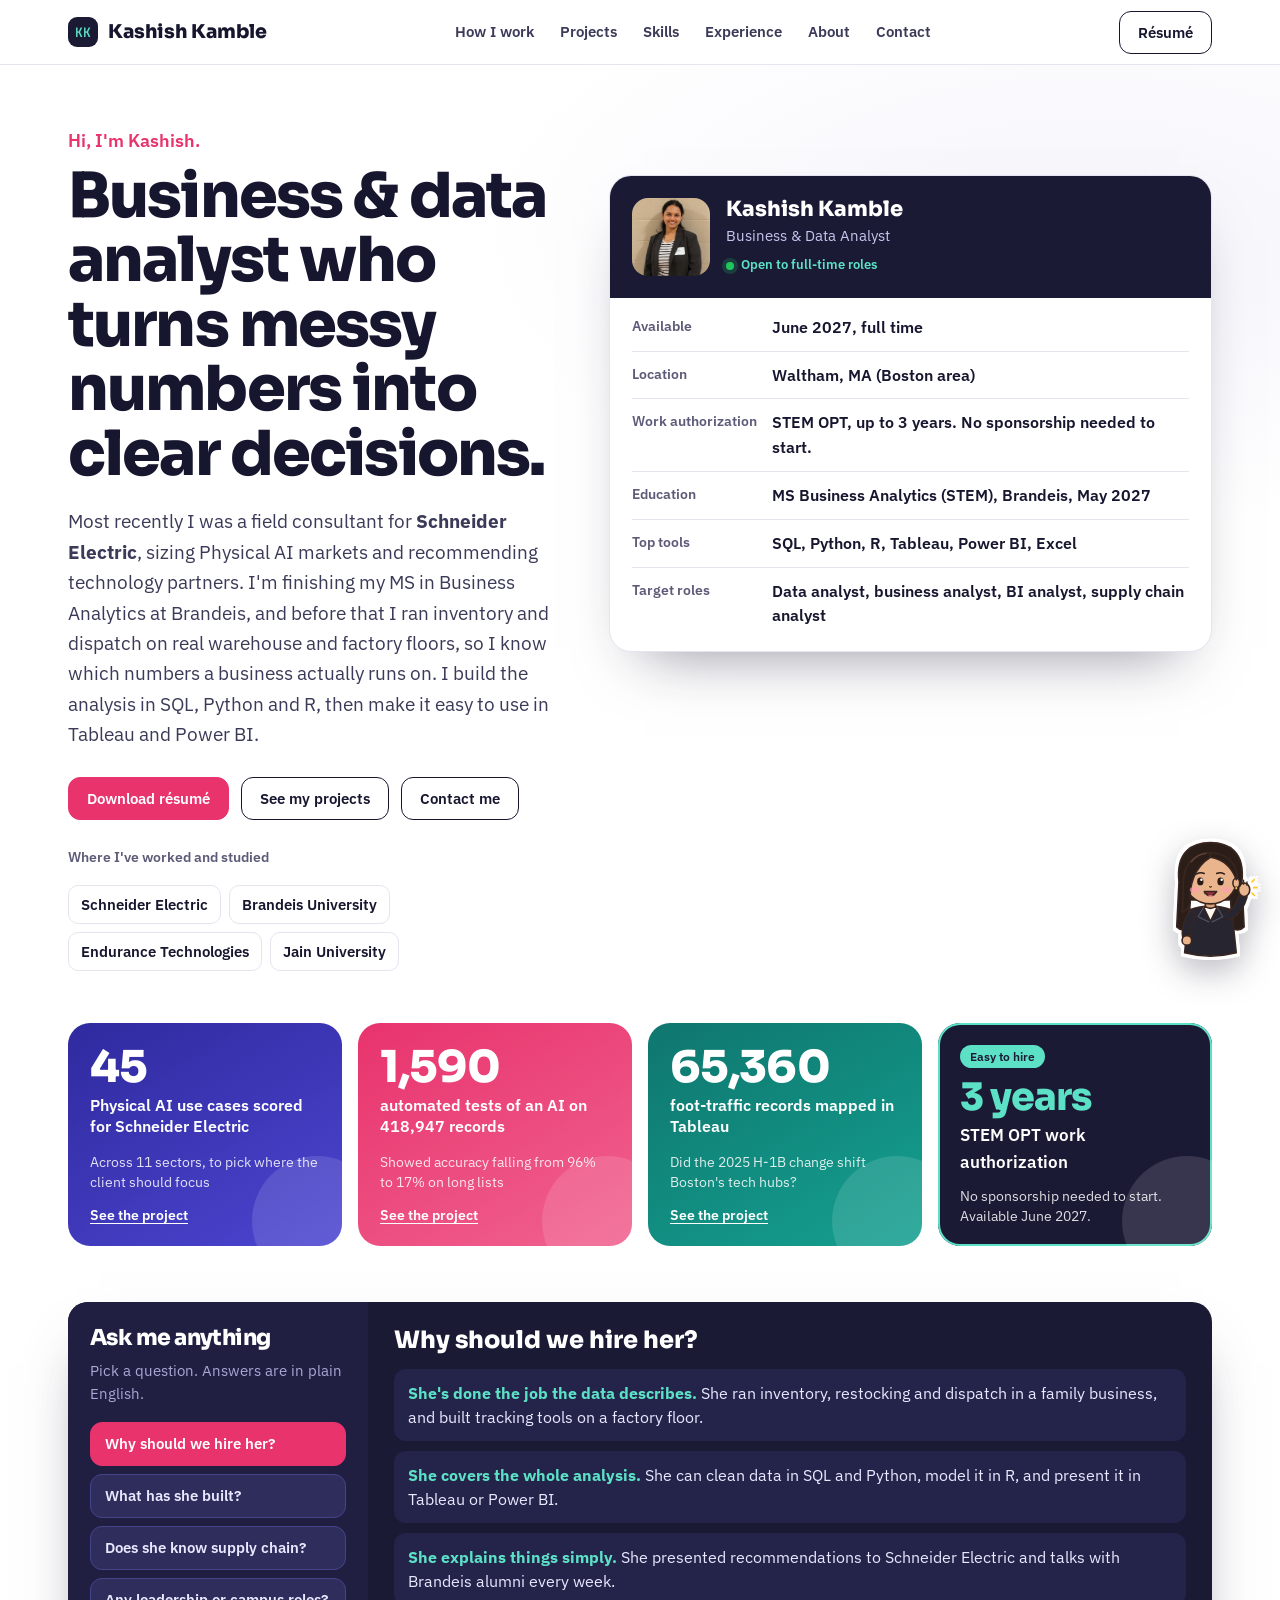
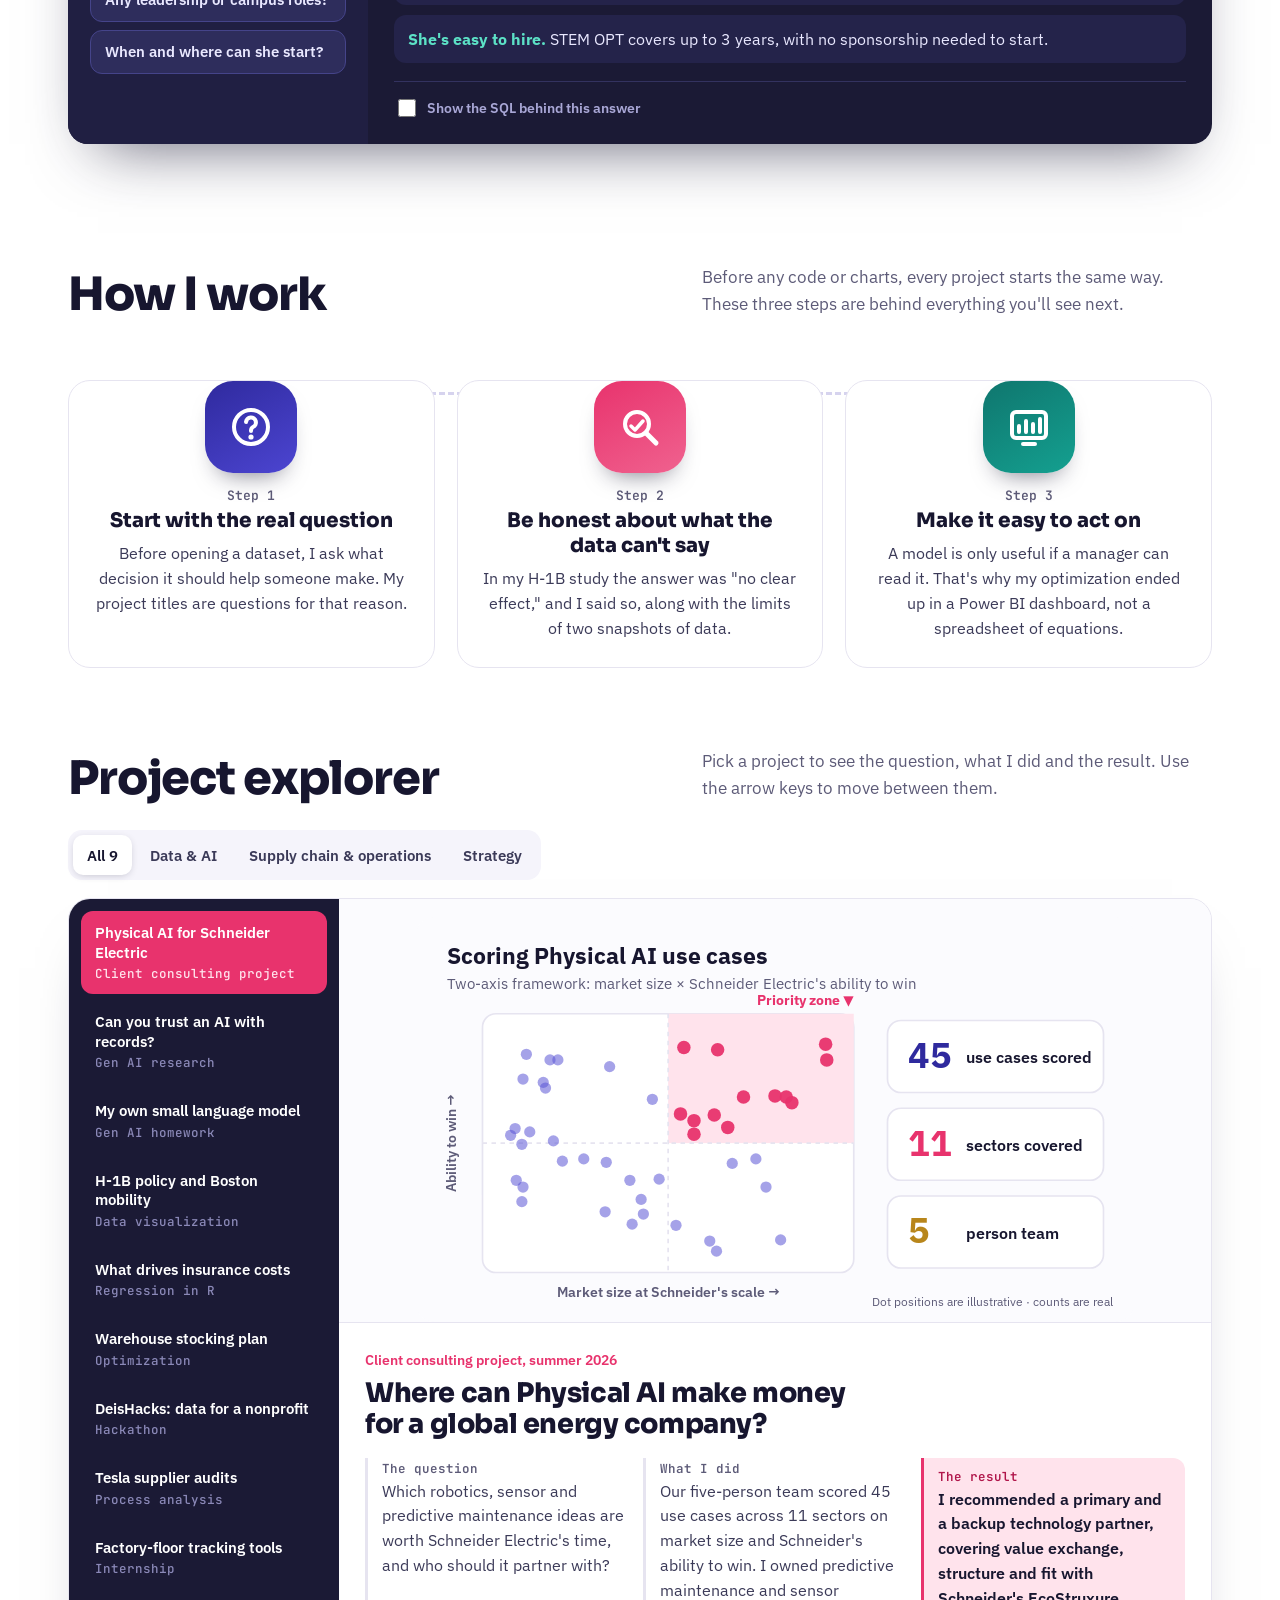
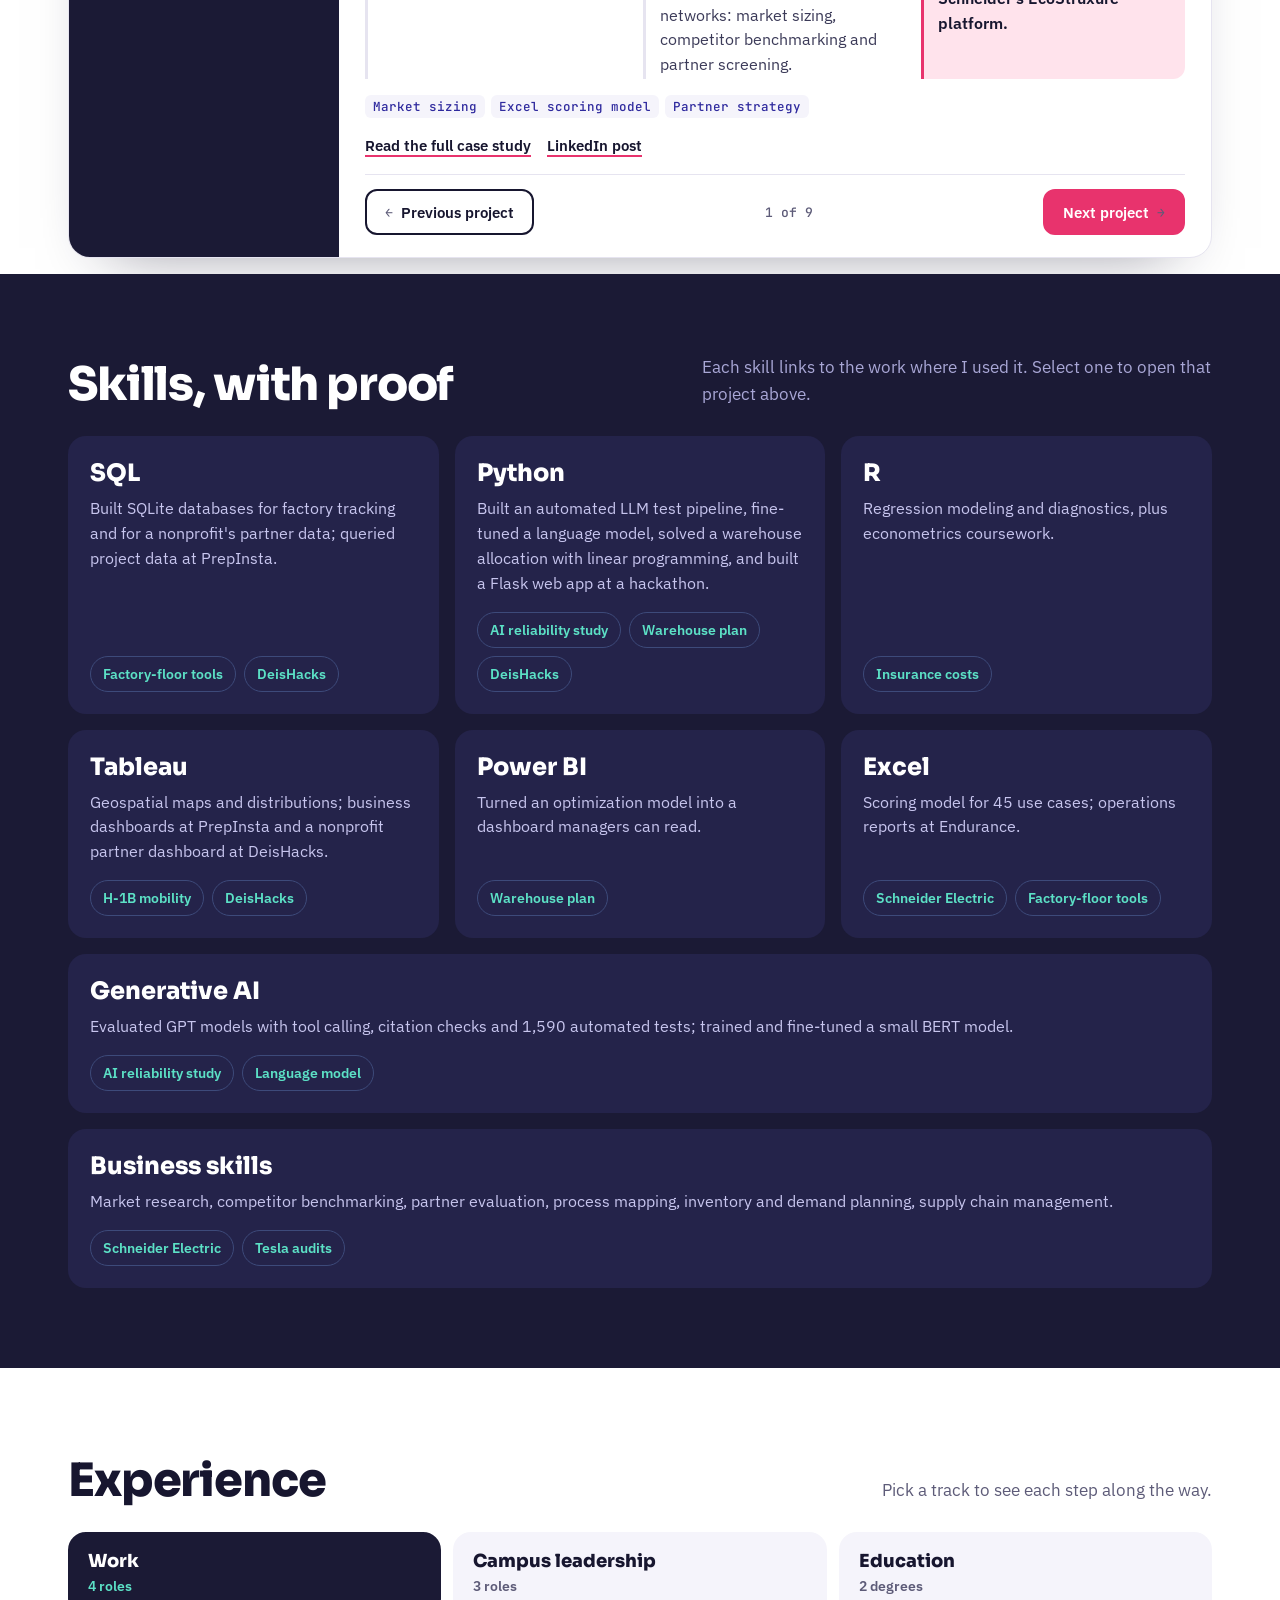
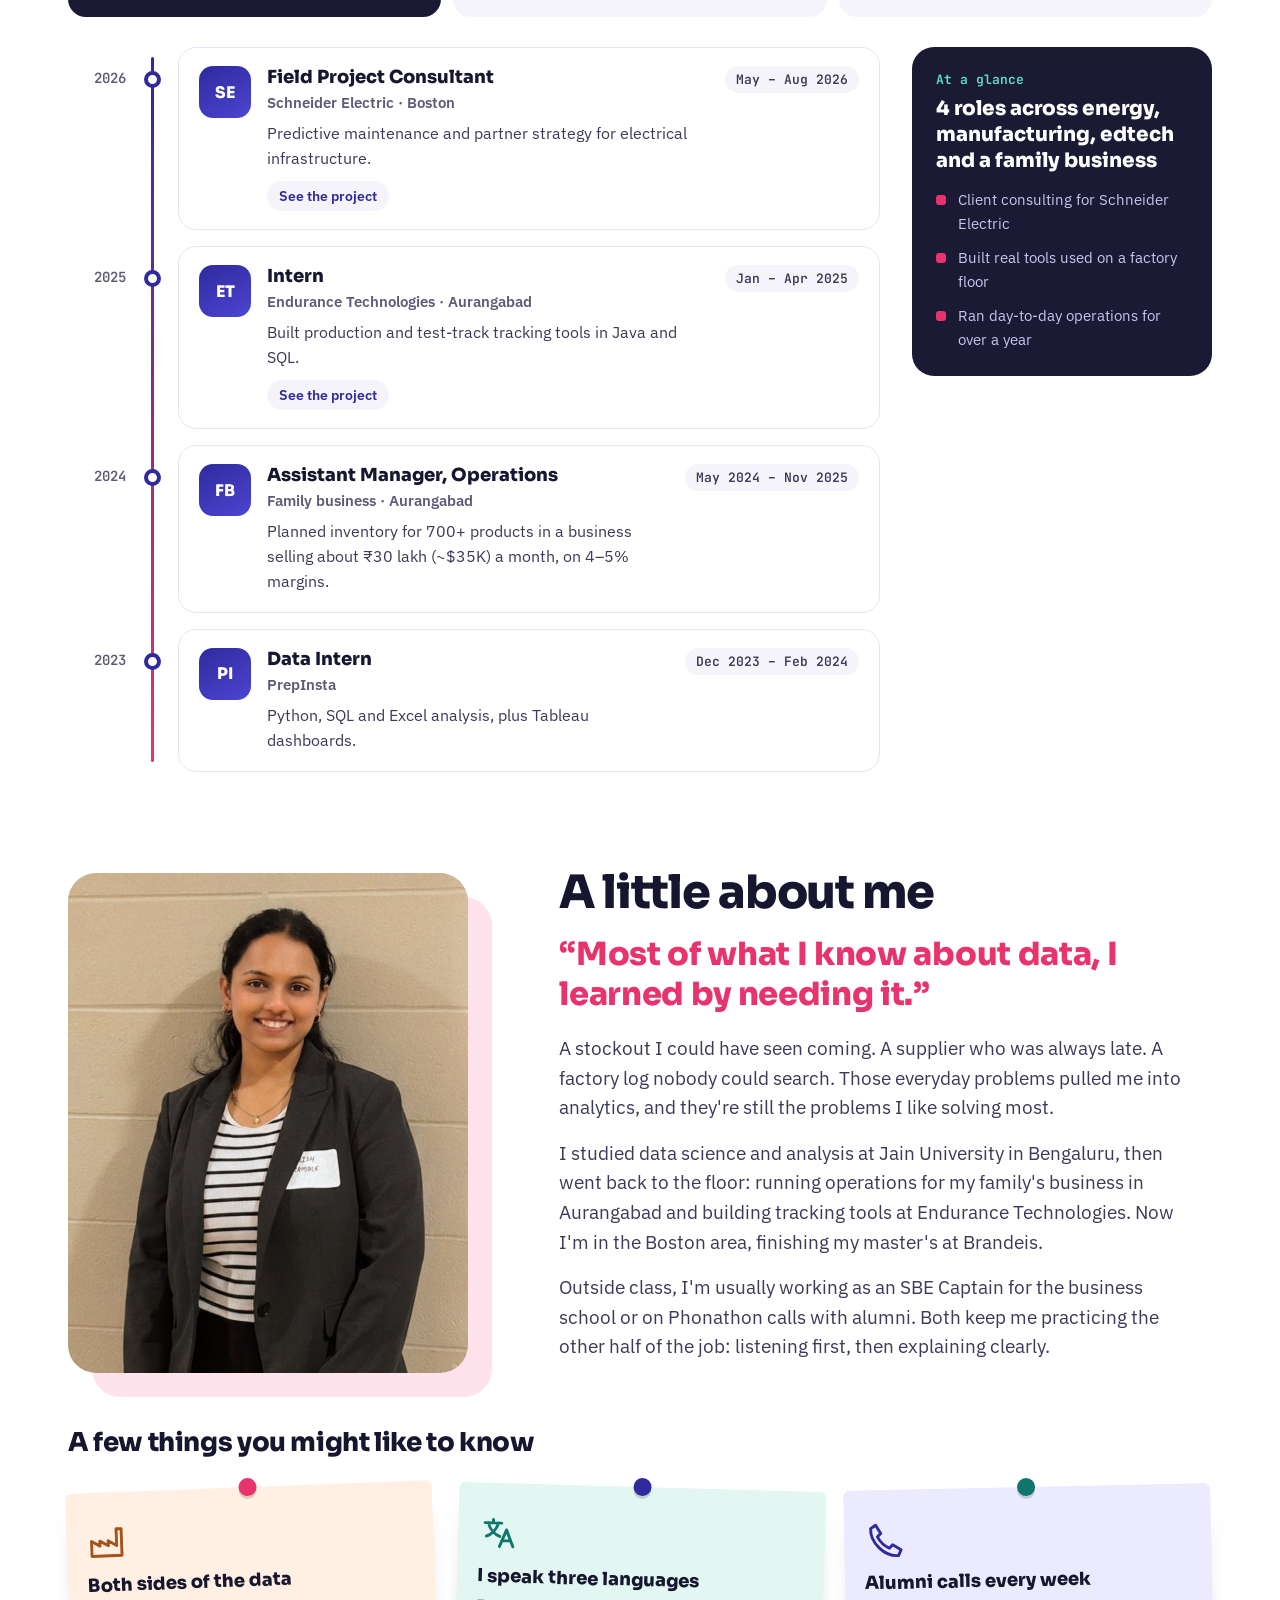
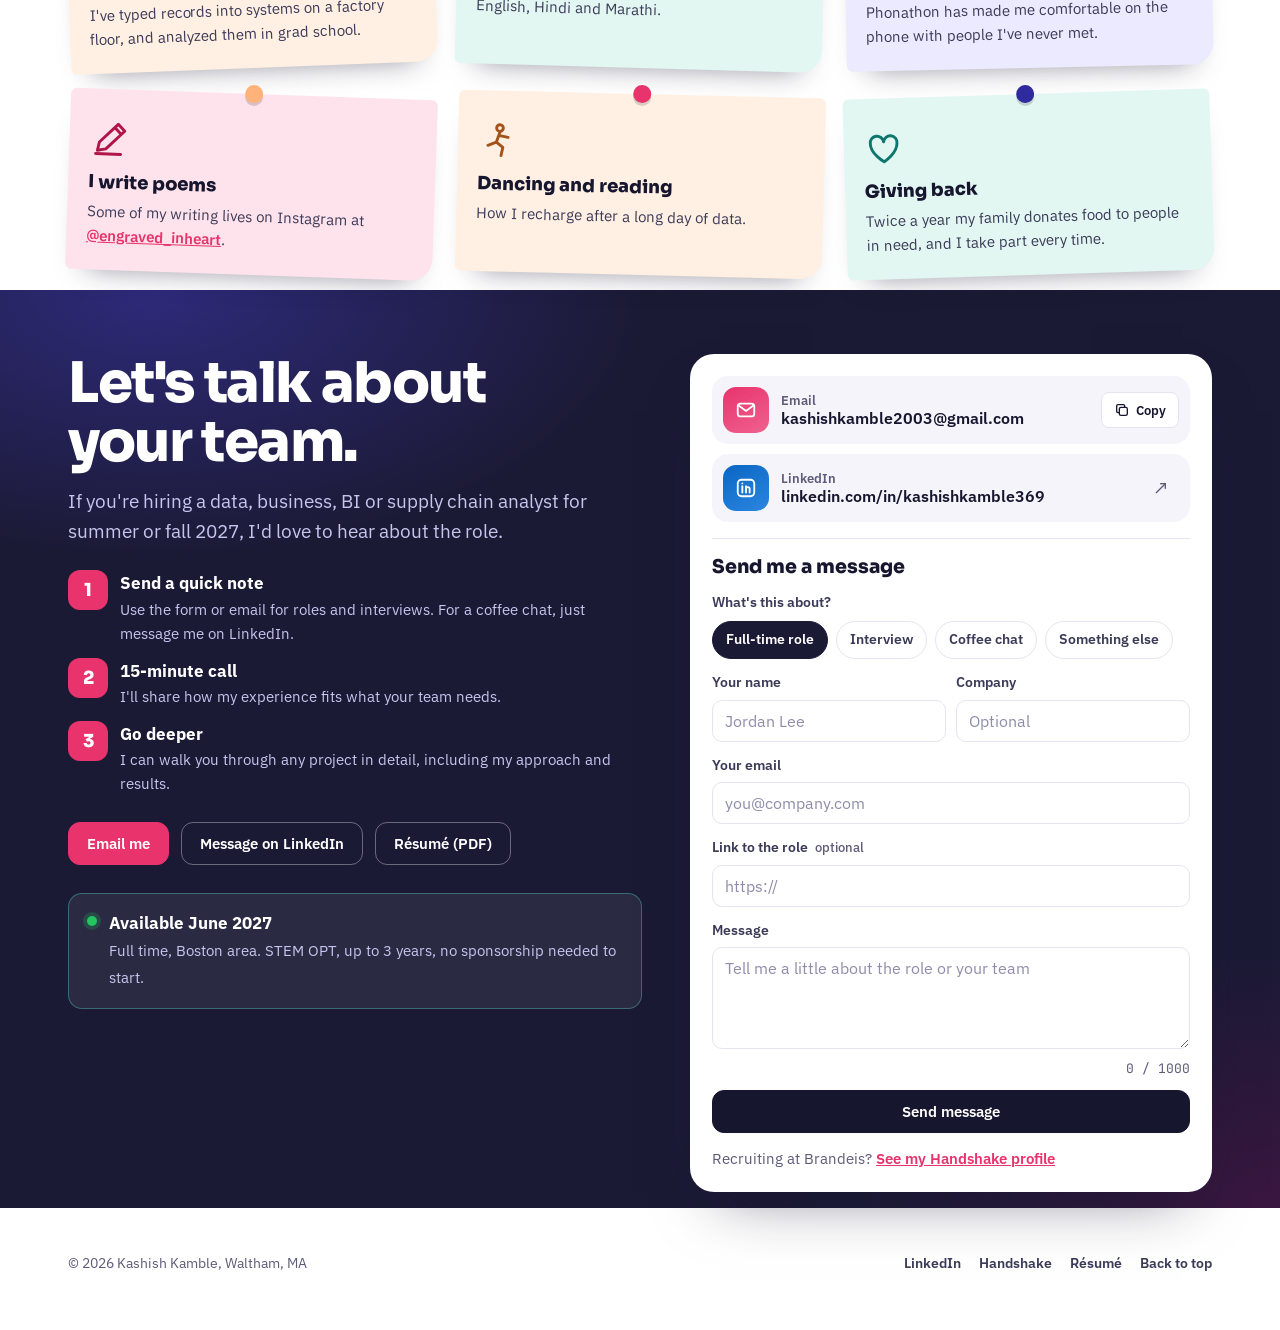
==== commit 4bb66f9f: "Add files via upload" ====
--- a/index.html
+++ b/index.html
@@ -728,7 +728,7 @@
     <template data-k="supply-chain-optimization"><svg viewBox="0 0 640 360" xmlns="http://www.w3.org/2000/svg" role="img" aria-label="Supply chain optimization network"><title>Supply chain optimization network</title><rect width="640" height="360" rx="18" fill="#fbfbfe"/><defs><marker id="ah" viewBox="0 0 10 10" refX="8" refY="5" markerWidth="7" markerHeight="7" orient="auto-start-reverse"><path d="M0,0 L10,5 L0,10 z" fill="#5b55d6"/></marker></defs><text x="28" y="42" font-size="20" fill="#17162f" font-weight="700" text-anchor="start" font-family="IBM Plex Sans, system-ui, Arial, sans-serif" >Lowest-cost inventory allocation</text><text x="28" y="64" font-size="13" fill="#5d5b78" font-weight="400" text-anchor="start" font-family="IBM Plex Sans, system-ui, Arial, sans-serif" >Python linear programming → Power BI view for managers</text><rect x="40" y="96" width="140" height="44" rx="12" fill="#eceaff" stroke="#eceaff" stroke-width="1.5"/><text x="110" y="124" font-size="14" fill="#2f2a9e" font-weight="700" text-anchor="middle" font-family="IBM Plex Sans, system-ui, Arial, sans-serif" >Warehouse A</text><rect x="40" y="176" width="140" height="44" rx="12" fill="#eceaff" stroke="#eceaff" stroke-width="1.5"/><text x="110" y="204" font-size="14" fill="#2f2a9e" font-weight="700" text-anchor="middle" font-family="IBM Plex Sans, system-ui, Arial, sans-serif" >Warehouse B</text><rect x="40" y="256" width="140" height="44" rx="12" fill="#eceaff" stroke="#eceaff" stroke-width="1.5"/><text x="110" y="284" font-size="14" fill="#2f2a9e" font-weight="700" text-anchor="middle" font-family="IBM Plex Sans, system-ui, Arial, sans-serif" >Warehouse C</text><rect x="460" y="84" width="132" height="40" rx="12" fill="#fff0e3" stroke="#fff0e3" stroke-width="1.5"/><text x="526" y="109" font-size="14" fill="#a4541a" font-weight="700" text-anchor="middle" font-family="IBM Plex Sans, system-ui, Arial, sans-serif" >Market 1</text><rect x="460" y="148" width="132" height="40" rx="12" fill="#fff0e3" stroke="#fff0e3" stroke-width="1.5"/><text x="526" y="173" font-size="14" fill="#a4541a" font-weight="700" text-anchor="middle" font-family="IBM Plex Sans, system-ui, Arial, sans-serif" >Market 2</text><rect x="460" y="212" width="132" height="40" rx="12" fill="#fff0e3" stroke="#fff0e3" stroke-width="1.5"/><text x="526" y="237" font-size="14" fill="#a4541a" font-weight="700" text-anchor="middle" font-family="IBM Plex Sans, system-ui, Arial, sans-serif" >Market 3</text><rect x="460" y="276" width="132" height="40" rx="12" fill="#fff0e3" stroke="#fff0e3" stroke-width="1.5"/><text x="526" y="301" font-size="14" fill="#a4541a" font-weight="700" text-anchor="middle" font-family="IBM Plex Sans, system-ui, Arial, sans-serif" >Market 4</text><path d="M180,120 C320,120 320,104 458,104" fill="none" stroke="#5b55d6" stroke-width="4.800000000000001" opacity=".55"/><path d="M180,120 C320,120 320,168 458,168" fill="none" stroke="#5b55d6" stroke-width="3.2" opacity=".55"/><path d="M180,200 C320,200 320,168 458,168" fill="none" stroke="#5b55d6" stroke-width="2.4000000000000004" opacity=".55"/><path d="M180,200 C320,200 320,232 458,232" fill="none" stroke="#5b55d6" stroke-width="4.800000000000001" opacity=".55"/><path d="M180,280 C320,280 320,232 458,232" fill="none" stroke="#5b55d6" stroke-width="2.4000000000000004" opacity=".55"/><path d="M180,280 C320,280 320,296 458,296" fill="none" stroke="#5b55d6" stroke-width="4.800000000000001" opacity=".55"/><path d="M180,120 C320,120 320,296 458,296" fill="none" stroke="#5b55d6" stroke-width="1.6" opacity=".55"/><rect x="250" y="86" width="140" height="32" rx="12" fill="#fff" stroke="#e6e4f0" stroke-width="1.5"/><text x="320" y="107" font-size="12.5" fill="#e8336d" font-weight="700" text-anchor="middle" font-family="IBM Plex Sans, system-ui, Arial, sans-serif" >minimize total cost</text><text x="320" y="330" font-size="12.5" fill="#5d5b78" font-weight="600" text-anchor="middle" font-family="IBM Plex Sans, system-ui, Arial, sans-serif" >subject to warehouse capacity and market demand</text><text x="620" y="346" text-anchor="end" font-size="11" fill="#5d5b78" font-family="IBM Plex Sans, system-ui, Arial, sans-serif">Illustrative network · not actual project data</text></svg></template>
     <template data-k="tesla-supplier-audit"><svg viewBox="0 0 640 360" xmlns="http://www.w3.org/2000/svg" role="img" aria-label="Tesla supplier audit value stream map"><title>Tesla supplier audit value stream map</title><rect width="640" height="360" rx="18" fill="#fbfbfe"/><defs><marker id="ah" viewBox="0 0 10 10" refX="8" refY="5" markerWidth="7" markerHeight="7" orient="auto-start-reverse"><path d="M0,0 L10,5 L0,10 z" fill="#5b55d6"/></marker></defs><text x="28" y="42" font-size="20" fill="#17162f" font-weight="700" text-anchor="start" font-family="IBM Plex Sans, system-ui, Arial, sans-serif" >Supplier audit value stream</text><text x="28" y="64" font-size="13" fill="#5d5b78" font-weight="400" text-anchor="start" font-family="IBM Plex Sans, system-ui, Arial, sans-serif" >Where findings can lose time or visibility on the way to a fix</text><rect x="22" y="130" width="108" height="70" rx="12" fill="#eceaff" stroke="#eceaff" stroke-width="1.5"/><text x="76" y="160" font-size="13" fill="#2f2a9e" font-weight="700" text-anchor="middle" font-family="IBM Plex Sans, system-ui, Arial, sans-serif" >Supplier</text><text x="76" y="178" font-size="13" fill="#2f2a9e" font-weight="700" text-anchor="middle" font-family="IBM Plex Sans, system-ui, Arial, sans-serif" >production</text><line x1="131" y1="165" x2="143" y2="165" stroke="#5b55d6" stroke-width="2.5" marker-end="url(#ah)"/><rect x="146" y="130" width="108" height="70" rx="12" fill="#eceaff" stroke="#eceaff" stroke-width="1.5"/><text x="200" y="160" font-size="13" fill="#2f2a9e" font-weight="700" text-anchor="middle" font-family="IBM Plex Sans, system-ui, Arial, sans-serif" >On-site</text><text x="200" y="178" font-size="13" fill="#2f2a9e" font-weight="700" text-anchor="middle" font-family="IBM Plex Sans, system-ui, Arial, sans-serif" >audit</text><line x1="255" y1="165" x2="267" y2="165" stroke="#5b55d6" stroke-width="2.5" marker-end="url(#ah)"/><rect x="270" y="130" width="108" height="70" rx="12" fill="#eceaff" stroke="#eceaff" stroke-width="1.5"/><text x="324" y="160" font-size="13" fill="#2f2a9e" font-weight="700" text-anchor="middle" font-family="IBM Plex Sans, system-ui, Arial, sans-serif" >Scoring</text><text x="324" y="178" font-size="13" fill="#2f2a9e" font-weight="700" text-anchor="middle" font-family="IBM Plex Sans, system-ui, Arial, sans-serif" >& reporting</text><line x1="379" y1="165" x2="391" y2="165" stroke="#5b55d6" stroke-width="2.5" marker-end="url(#ah)"/><rect x="394" y="130" width="108" height="70" rx="12" fill="#eceaff" stroke="#eceaff" stroke-width="1.5"/><text x="448" y="160" font-size="13" fill="#2f2a9e" font-weight="700" text-anchor="middle" font-family="IBM Plex Sans, system-ui, Arial, sans-serif" >Internal</text><text x="448" y="178" font-size="13" fill="#2f2a9e" font-weight="700" text-anchor="middle" font-family="IBM Plex Sans, system-ui, Arial, sans-serif" >evaluation</text><line x1="503" y1="165" x2="515" y2="165" stroke="#5b55d6" stroke-width="2.5" marker-end="url(#ah)"/><rect x="518" y="130" width="108" height="70" rx="12" fill="#ffe3ec" stroke="#ffe3ec" stroke-width="1.5"/><text x="572" y="160" font-size="13" fill="#e8336d" font-weight="700" text-anchor="middle" font-family="IBM Plex Sans, system-ui, Arial, sans-serif" >Corrective</text><text x="572" y="178" font-size="13" fill="#e8336d" font-weight="700" text-anchor="middle" font-family="IBM Plex Sans, system-ui, Arial, sans-serif" >action plan</text><path d="M570,202 C570,280 80,280 80,204" fill="none" stroke="#e8336d" stroke-width="2.2" stroke-dasharray="6 5" marker-end="url(#ah)"/><text x="325" y="296" font-size="13" fill="#e8336d" font-weight="700" text-anchor="middle" font-family="IBM Plex Sans, system-ui, Arial, sans-serif" >Re-evaluation loop when remediation falls short</text><circle cx="270" cy="116" r="11" fill="#ffb37a"/><text x="270" y="121" font-size="14" fill="#17162f" font-weight="700" text-anchor="middle" font-family="IBM Plex Sans, system-ui, Arial, sans-serif" >!</text><circle cx="394" cy="116" r="11" fill="#ffb37a"/><text x="394" y="121" font-size="14" fill="#17162f" font-weight="700" text-anchor="middle" font-family="IBM Plex Sans, system-ui, Arial, sans-serif" >!</text><text x="332" y="92" font-size="12" fill="#5d5b78" font-weight="600" text-anchor="middle" font-family="IBM Plex Sans, system-ui, Arial, sans-serif" >handoffs where delays & data gaps appear</text><text x="620" y="346" text-anchor="end" font-size="11" fill="#5d5b78" font-family="IBM Plex Sans, system-ui, Arial, sans-serif">Simplified from the project's value stream map</text></svg></template>
     <template data-k="endurance-traceability"><svg viewBox="0 0 640 360" xmlns="http://www.w3.org/2000/svg" role="img" aria-label="Endurance Technologies traceability workflow"><title>Endurance Technologies traceability workflow</title><rect width="640" height="360" rx="18" fill="#fbfbfe"/><defs><marker id="ah" viewBox="0 0 10 10" refX="8" refY="5" markerWidth="7" markerHeight="7" orient="auto-start-reverse"><path d="M0,0 L10,5 L0,10 z" fill="#5b55d6"/></marker></defs><text x="28" y="42" font-size="20" fill="#17162f" font-weight="700" text-anchor="start" font-family="IBM Plex Sans, system-ui, Arial, sans-serif" >From paper logs to live records</text><text x="28" y="64" font-size="13" fill="#5d5b78" font-weight="400" text-anchor="start" font-family="IBM Plex Sans, system-ui, Arial, sans-serif" >Endurance Technologies · EV test-track traceability</text><rect x="28" y="100" width="150" height="170" rx="12" fill="#fff" stroke="#e6e4f0" stroke-width="1.5"/><text x="103" y="126" font-size="13" fill="#e8336d" font-weight="700" text-anchor="middle" font-family="IBM Plex Sans, system-ui, Arial, sans-serif" >Before</text><rect x="52" y="144" width="100" height="8" rx="4" fill="#e6e4f0"/><rect x="52" y="166" width="76" height="8" rx="4" fill="#e6e4f0"/><rect x="52" y="188" width="100" height="8" rx="4" fill="#e6e4f0"/><rect x="52" y="210" width="76" height="8" rx="4" fill="#e6e4f0"/><rect x="52" y="232" width="100" height="8" rx="4" fill="#e6e4f0"/><text x="103" y="260" font-size="12" fill="#5d5b78" font-weight="600" text-anchor="middle" font-family="IBM Plex Sans, system-ui, Arial, sans-serif" >manual paper records</text><line x1="182" y1="185" x2="214" y2="185" stroke="#5b55d6" stroke-width="2.5" marker-end="url(#ah)"/><rect x="218" y="140" width="120" height="90" rx="12" fill="#eceaff" stroke="#eceaff" stroke-width="1.5"/><text x="278" y="178" font-size="13" fill="#2f2a9e" font-weight="700" text-anchor="middle" font-family="IBM Plex Sans, system-ui, Arial, sans-serif" >Java data-</text><text x="278" y="196" font-size="13" fill="#2f2a9e" font-weight="700" text-anchor="middle" font-family="IBM Plex Sans, system-ui, Arial, sans-serif" >entry tool</text><line x1="340" y1="185" x2="370" y2="185" stroke="#5b55d6" stroke-width="2.5" marker-end="url(#ah)"/><ellipse cx="430" cy="150" rx="52" ry="14" fill="#2f2a9e"/><rect x="378" y="150" width="104" height="70" fill="#2f2a9e"/><ellipse cx="430" cy="220" rx="52" ry="14" fill="#2f2a9e"/><text x="430" y="194" font-size="15" fill="#fff" font-weight="700" text-anchor="middle" font-family="IBM Plex Sans, system-ui, Arial, sans-serif" >SQLite</text><line x1="484" y1="165" x2="516" y2="130" stroke="#5b55d6" stroke-width="2.5" marker-end="url(#ah)"/><line x1="484" y1="205" x2="516" y2="240" stroke="#5b55d6" stroke-width="2.5" marker-end="url(#ah)"/><rect x="520" y="100" width="100" height="58" rx="12" fill="#fff0e3" stroke="#fff0e3" stroke-width="1.5"/><text x="570" y="125" font-size="12.5" fill="#a4541a" font-weight="700" text-anchor="middle" font-family="IBM Plex Sans, system-ui, Arial, sans-serif" >Supervisor</text><text x="570" y="142" font-size="12.5" fill="#a4541a" font-weight="700" text-anchor="middle" font-family="IBM Plex Sans, system-ui, Arial, sans-serif" >live view</text><rect x="520" y="212" width="100" height="58" rx="12" fill="#ffe3ec" stroke="#ffe3ec" stroke-width="1.5"/><text x="570" y="237" font-size="12.5" fill="#e8336d" font-weight="700" text-anchor="middle" font-family="IBM Plex Sans, system-ui, Arial, sans-serif" >Automated</text><text x="570" y="254" font-size="12.5" fill="#e8336d" font-weight="700" text-anchor="middle" font-family="IBM Plex Sans, system-ui, Arial, sans-serif" >billing</text><text x="320" y="314" font-size="14" fill="#17162f" font-weight="600" text-anchor="middle" font-family="IBM Plex Sans, system-ui, Arial, sans-serif" >Faster bottleneck spotting, no manual billing math</text><text x="620" y="346" text-anchor="end" font-size="11" fill="#5d5b78" font-family="IBM Plex Sans, system-ui, Arial, sans-serif">Simplified workflow diagram</text></svg></template>
-    <template data-k="deishack"><svg viewBox="0 0 640 360" xmlns="http://www.w3.org/2000/svg" role="img" aria-label="DeisHacks 2026 SVP Boston data project"><title>DeisHacks 2026 SVP Boston data project</title><rect width="640" height="360" rx="18" fill="#fbfbfe"/><defs><marker id="ah" viewBox="0 0 10 10" refX="8" refY="5" markerWidth="7" markerHeight="7" orient="auto-start-reverse"><path d="M0,0 L10,5 L0,10 z" fill="#5b55d6"/></marker></defs><text x="28" y="42" font-size="20" fill="#17162f" font-weight="700" text-anchor="start" font-family="IBM Plex Sans, system-ui, Arial, sans-serif" >One source of truth for SVP Boston</text><text x="28" y="64" font-size="13" fill="#5d5b78" font-weight="400" text-anchor="start" font-family="IBM Plex Sans, system-ui, Arial, sans-serif" >DeisHacks 2026 · three connected parts</text><rect x="40" y="100" width="160" height="170" rx="16" fill="#ffe3ec" stroke="#ffe3ec" stroke-width="1.5"/><text x="120" y="136" font-size="18" fill="#e8336d" font-weight="700" text-anchor="middle" font-family="IBM Plex Sans, system-ui, Arial, sans-serif" >Web app</text><text x="120" y="170" font-size="15" fill="#17162f" font-weight="700" text-anchor="middle" font-family="IBM Plex Sans, system-ui, Arial, sans-serif" >Python Flask</text><text x="120" y="190" font-size="12" fill="#5d5b78" font-weight="400" text-anchor="middle" font-family="IBM Plex Sans, system-ui, Arial, sans-serif" >SQLAlchemy, DataTables</text><text x="120" y="240" font-size="12.5" fill="#17162f" font-weight="600" text-anchor="middle" font-family="IBM Plex Sans, system-ui, Arial, sans-serif" >Staff update records</text><rect x="240" y="100" width="160" height="170" rx="16" fill="#eceaff" stroke="#eceaff" stroke-width="1.5"/><text x="320" y="136" font-size="18" fill="#2f2a9e" font-weight="700" text-anchor="middle" font-family="IBM Plex Sans, system-ui, Arial, sans-serif" >Database</text><text x="320" y="170" font-size="15" fill="#17162f" font-weight="700" text-anchor="middle" font-family="IBM Plex Sans, system-ui, Arial, sans-serif" >SQLite</text><text x="320" y="190" font-size="12" fill="#5d5b78" font-weight="400" text-anchor="middle" font-family="IBM Plex Sans, system-ui, Arial, sans-serif" >built in DB Browser</text><text x="320" y="240" font-size="12.5" fill="#17162f" font-weight="600" text-anchor="middle" font-family="IBM Plex Sans, system-ui, Arial, sans-serif" >Nonprofit partner data</text><rect x="440" y="100" width="160" height="170" rx="16" fill="#fff0e3" stroke="#fff0e3" stroke-width="1.5"/><text x="520" y="136" font-size="18" fill="#a4541a" font-weight="700" text-anchor="middle" font-family="IBM Plex Sans, system-ui, Arial, sans-serif" >Dashboard</text><text x="520" y="170" font-size="15" fill="#17162f" font-weight="700" text-anchor="middle" font-family="IBM Plex Sans, system-ui, Arial, sans-serif" >Tableau</text><text x="520" y="190" font-size="12" fill="#5d5b78" font-weight="400" text-anchor="middle" font-family="IBM Plex Sans, system-ui, Arial, sans-serif" >customizable views</text><text x="520" y="240" font-size="12.5" fill="#17162f" font-weight="600" text-anchor="middle" font-family="IBM Plex Sans, system-ui, Arial, sans-serif" >Analyze the partners</text><line x1="202" y1="185" x2="236" y2="185" stroke="#5b55d6" stroke-width="2.5" marker-end="url(#ah)"/><line x1="402" y1="185" x2="436" y2="185" stroke="#5b55d6" stroke-width="2.5" marker-end="url(#ah)"/><text x="320" y="312" font-size="14" fill="#17162f" font-weight="600" text-anchor="middle" font-family="IBM Plex Sans, system-ui, Arial, sans-serif" >Edit in one place, analyze everywhere</text><text x="620" y="346" text-anchor="end" font-size="11" fill="#5d5b78" font-family="IBM Plex Sans, system-ui, Arial, sans-serif">Sample data stood in for SVP Boston's real records</text></svg></template>
+    <template data-k="deishack"><svg viewBox="0 0 640 360" xmlns="http://www.w3.org/2000/svg" role="img" aria-label="DeisHacks 2026 SVP Boston data project"><title>DeisHacks 2026 SVP Boston data project</title><rect width="640" height="360" rx="18" fill="#fbfbfe"/><defs><marker id="ah" viewBox="0 0 10 10" refX="8" refY="5" markerWidth="7" markerHeight="7" orient="auto-start-reverse"><path d="M0,0 L10,5 L0,10 z" fill="#5b55d6"/></marker></defs><text x="28" y="42" font-size="20" fill="#17162f" font-weight="700" text-anchor="start" font-family="IBM Plex Sans, system-ui, Arial, sans-serif" >One source of truth for SVP Boston</text><text x="28" y="64" font-size="13" fill="#5d5b78" font-weight="400" text-anchor="start" font-family="IBM Plex Sans, system-ui, Arial, sans-serif" >DeisHacks 2026 · three connected parts</text><rect x="40" y="100" width="160" height="170" rx="16" fill="#ffe3ec" stroke="#ffe3ec" stroke-width="1.5"/><text x="120" y="136" font-size="18" fill="#e8336d" font-weight="700" text-anchor="middle" font-family="IBM Plex Sans, system-ui, Arial, sans-serif" >Web app</text><text x="120" y="170" font-size="15" fill="#17162f" font-weight="700" text-anchor="middle" font-family="IBM Plex Sans, system-ui, Arial, sans-serif" >Python Flask</text><text x="120" y="190" font-size="12" fill="#5d5b78" font-weight="400" text-anchor="middle" font-family="IBM Plex Sans, system-ui, Arial, sans-serif" >SQLAlchemy, DataTables</text><text x="120" y="240" font-size="12.5" fill="#17162f" font-weight="600" text-anchor="middle" font-family="IBM Plex Sans, system-ui, Arial, sans-serif" >Staff update records</text><rect x="240" y="100" width="160" height="170" rx="16" fill="#eceaff" stroke="#eceaff" stroke-width="1.5"/><text x="320" y="136" font-size="18" fill="#2f2a9e" font-weight="700" text-anchor="middle" font-family="IBM Plex Sans, system-ui, Arial, sans-serif" >Database</text><text x="320" y="170" font-size="15" fill="#17162f" font-weight="700" text-anchor="middle" font-family="IBM Plex Sans, system-ui, Arial, sans-serif" >SQLite</text><text x="320" y="190" font-size="12" fill="#5d5b78" font-weight="400" text-anchor="middle" font-family="IBM Plex Sans, system-ui, Arial, sans-serif" >built in DB Browser</text><text x="320" y="240" font-size="12.5" fill="#17162f" font-weight="600" text-anchor="middle" font-family="IBM Plex Sans, system-ui, Arial, sans-serif" >Nonprofit partner data</text><rect x="440" y="100" width="160" height="170" rx="16" fill="#fff0e3" stroke="#fff0e3" stroke-width="1.5"/><text x="520" y="136" font-size="18" fill="#a4541a" font-weight="700" text-anchor="middle" font-family="IBM Plex Sans, system-ui, Arial, sans-serif" >Dashboard</text><text x="520" y="170" font-size="15" fill="#17162f" font-weight="700" text-anchor="middle" font-family="IBM Plex Sans, system-ui, Arial, sans-serif" >Tableau</text><text x="520" y="190" font-size="12" fill="#5d5b78" font-weight="400" text-anchor="middle" font-family="IBM Plex Sans, system-ui, Arial, sans-serif" >customizable views</text><text x="520" y="240" font-size="12.5" fill="#17162f" font-weight="600" text-anchor="middle" font-family="IBM Plex Sans, system-ui, Arial, sans-serif" >Analyze the partners</text><line x1="202" y1="185" x2="236" y2="185" stroke="#5b55d6" stroke-width="2.5" marker-end="url(#ah)"/><line x1="402" y1="185" x2="436" y2="185" stroke="#5b55d6" stroke-width="2.5" marker-end="url(#ah)"/><rect x="268" y="86" width="104" height="26" rx="13" fill="#e8336d" stroke="#e8336d" stroke-width="1.5"/><text x="320" y="104" font-size="13" fill="#fff" font-weight="700" text-anchor="middle" font-family="IBM Plex Sans, system-ui, Arial, sans-serif" >My part</text><text x="320" y="312" font-size="14" fill="#17162f" font-weight="600" text-anchor="middle" font-family="IBM Plex Sans, system-ui, Arial, sans-serif" >Edit in one place, analyze everywhere</text><text x="620" y="346" text-anchor="end" font-size="11" fill="#5d5b78" font-family="IBM Plex Sans, system-ui, Arial, sans-serif">Sample data stood in for SVP Boston's real records</text></svg></template>
   </div>
 </div></section>
 
@@ -758,7 +758,7 @@
   <ol class="tl" id="xp-work" role="tabpanel" aria-labelledby="xt-work">
     <li><time>2026</time><div class="tc"><span class="lg c1">SE</span><div><h3>Field Project Consultant</h3><p class="org">Schneider Electric · Boston</p><p>Predictive maintenance and partner strategy for electrical infrastructure.</p><button type="button" class="chip" data-go="schneider-physical-ai">See the project</button></div><span class="when">May – Aug 2026</span></div></li>
     <li><time>2025</time><div class="tc"><span class="lg c1">ET</span><div><h3>Intern</h3><p class="org">Endurance Technologies · Aurangabad</p><p>Built production and test-track tracking tools in Java and SQL.</p><button type="button" class="chip" data-go="endurance-traceability">See the project</button></div><span class="when">Jan – Apr 2025</span></div></li>
-    <li><time>2024</time><div class="tc"><span class="lg c1">FB</span><div><h3>Assistant Manager, Operations</h3><p class="org">Family business · Aurangabad</p><p>Ran inventory, dispatch and suppliers, planning purchases from sales data.</p></div><span class="when">May 2024 – Nov 2025</span></div></li>
+    <li><time>2024</time><div class="tc"><span class="lg c1">FB</span><div><h3>Assistant Manager, Operations</h3><p class="org">Family business · Aurangabad</p><p>Planned inventory for 700+ products in a business selling about ₹30 lakh (~$35K) a month, on 4–5% margins.</p></div><span class="when">May 2024 – Nov 2025</span></div></li>
     <li><time>2023</time><div class="tc"><span class="lg c1">PI</span><div><h3>Data Intern</h3><p class="org">PrepInsta</p><p>Python, SQL and Excel analysis, plus Tableau dashboards.</p></div><span class="when">Dec 2023 – Feb 2024</span></div></li>
   </ol>
 
@@ -1027,7 +1027,7 @@
     "<b>Factory-floor tools</b> that replaced paper logs at Endurance Technologies."],
     more:'<a href="#projects">See all projects</a>', sql:"SELECT title FROM projects ORDER BY impact DESC LIMIT 4;" },
   supply: { h:"Does she know supply chain?", li:[
-    "<b>Yes, hands-on.</b> She ran inventory, purchasing, dispatch and suppliers for her family's business.",
+    "<b>Yes, hands-on.</b> She planned inventory for 700+ products in her family's business (about ₹30 lakh, ~$35K, in monthly sales) on 4–5% margins, so every stockout or overstock showed up in profit.",
     "<b>On the factory floor</b> at Endurance Technologies, she built production and test-track tracking tools.",
     "<b>In class</b> she optimized warehouse stocking with linear programming and mapped Tesla's supplier audits."],
     more:'The project explorer below is now filtered to supply chain work. <a href="#projects">Jump to it</a>', sql:"SELECT project FROM work WHERE area = 'supply chain';", hl:"supply" },
@@ -1098,7 +1098,7 @@
  {k:"deishack",t:"DeisHacks: data for a nonprofit",kind:"Hackathon, spring 2026",cat:"data",
   h:"How can a nonprofit keep its partner data in one place, and actually use it?",
   q:"SVP Boston needed one reliable home for information about its nonprofit partners, an easy way to update it, and a way to analyze it.",
-  d:"In a team of three at DeisHacks 2026, we built a SQLite database as the single source of truth, a Python Flask web app (SQLAlchemy, DataTables) to edit it, and a Tableau dashboard on top. Sample data stood in for the real records.",
+  d:"In a team of three at DeisHacks 2026, I built the SQLite database in DB Browser, the single source of truth. The team connected it to a Python Flask web app (SQLAlchemy, DataTables) for editing and a Tableau dashboard for analysis. Sample data stood in for the real records.",
   r:"A working three-part prototype: update the data once in the web app and the dashboard reflects it. Next step would be deploying the app and publishing the dashboard.",
   tools:["SQLite","Python Flask","Tableau"],case:"projects/deishack.html",post:"https://devpost.com/software/svp-boston-activating-impact-through-data",postLabel:"Devpost page and demo video"},
  {k:"tesla-supplier-audit",t:"Tesla supplier audits",kind:"Process analysis, spring 2026",cat:"supply strategy",
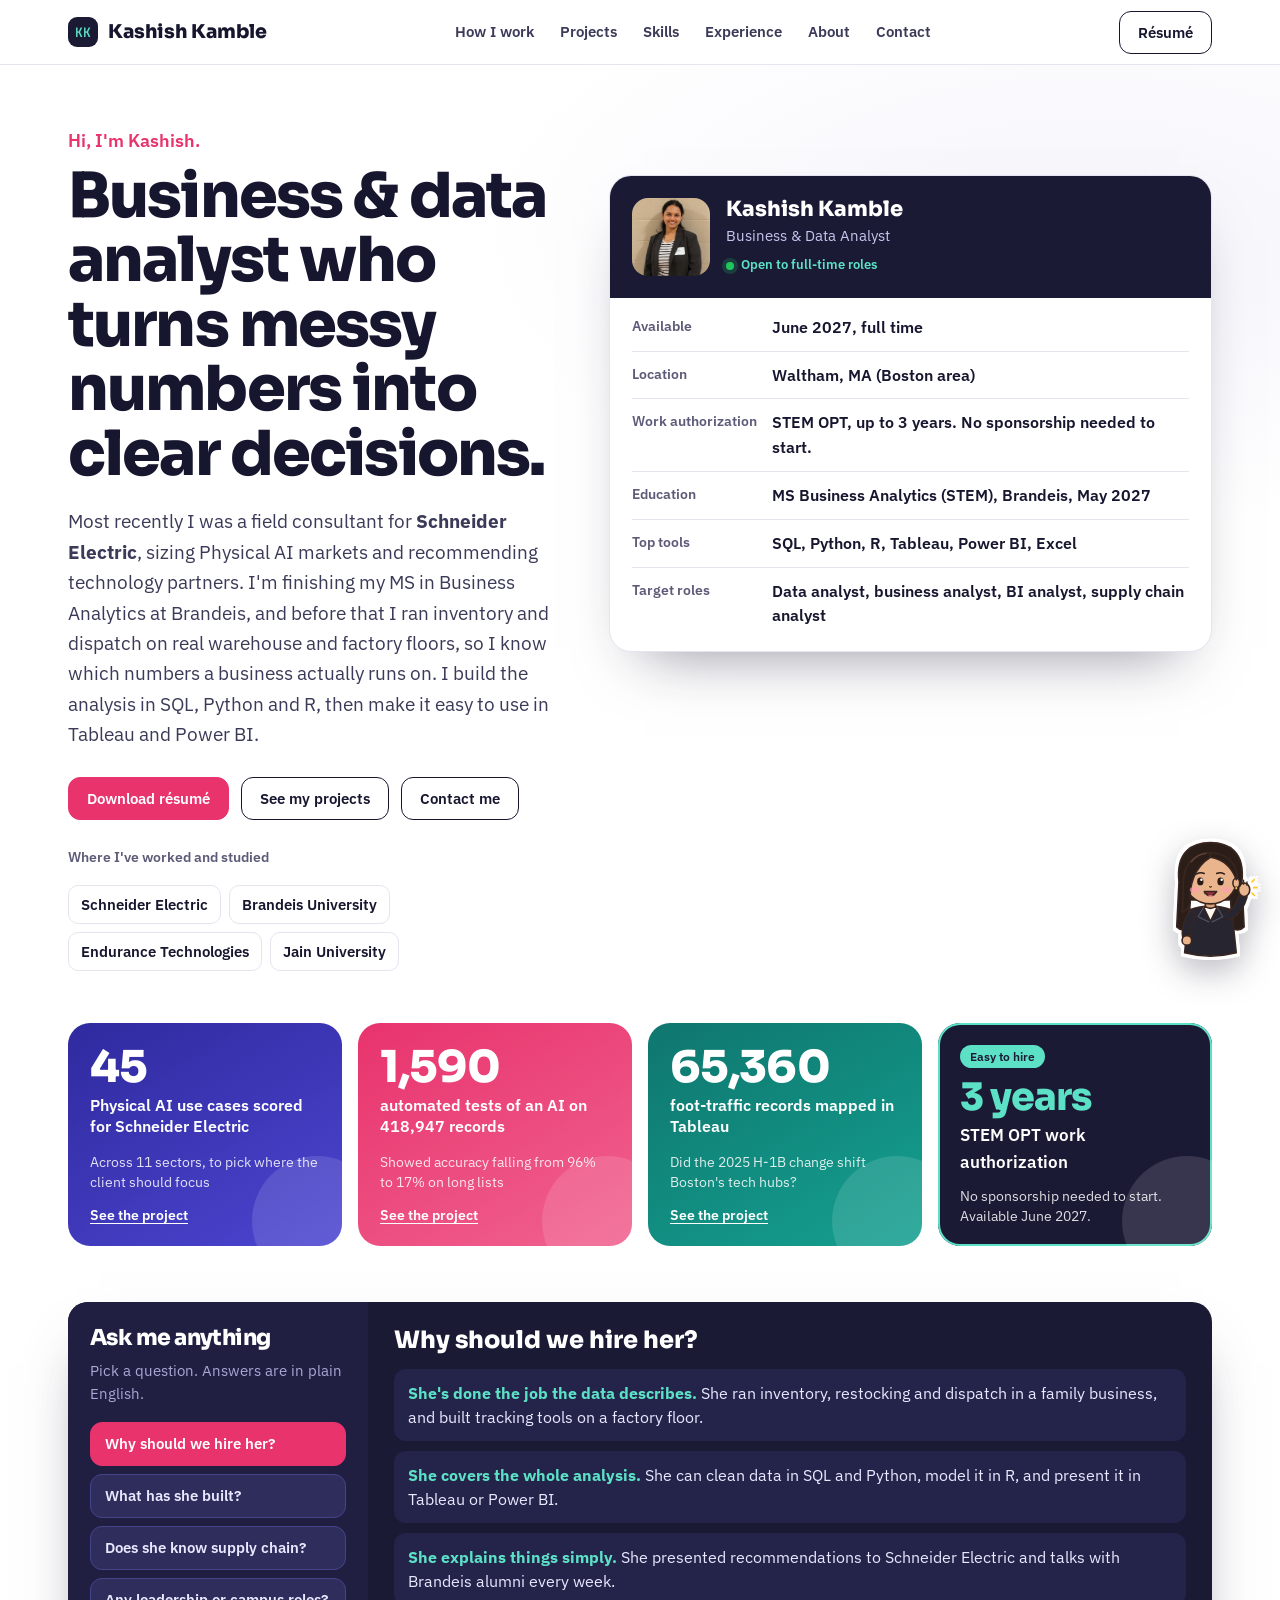
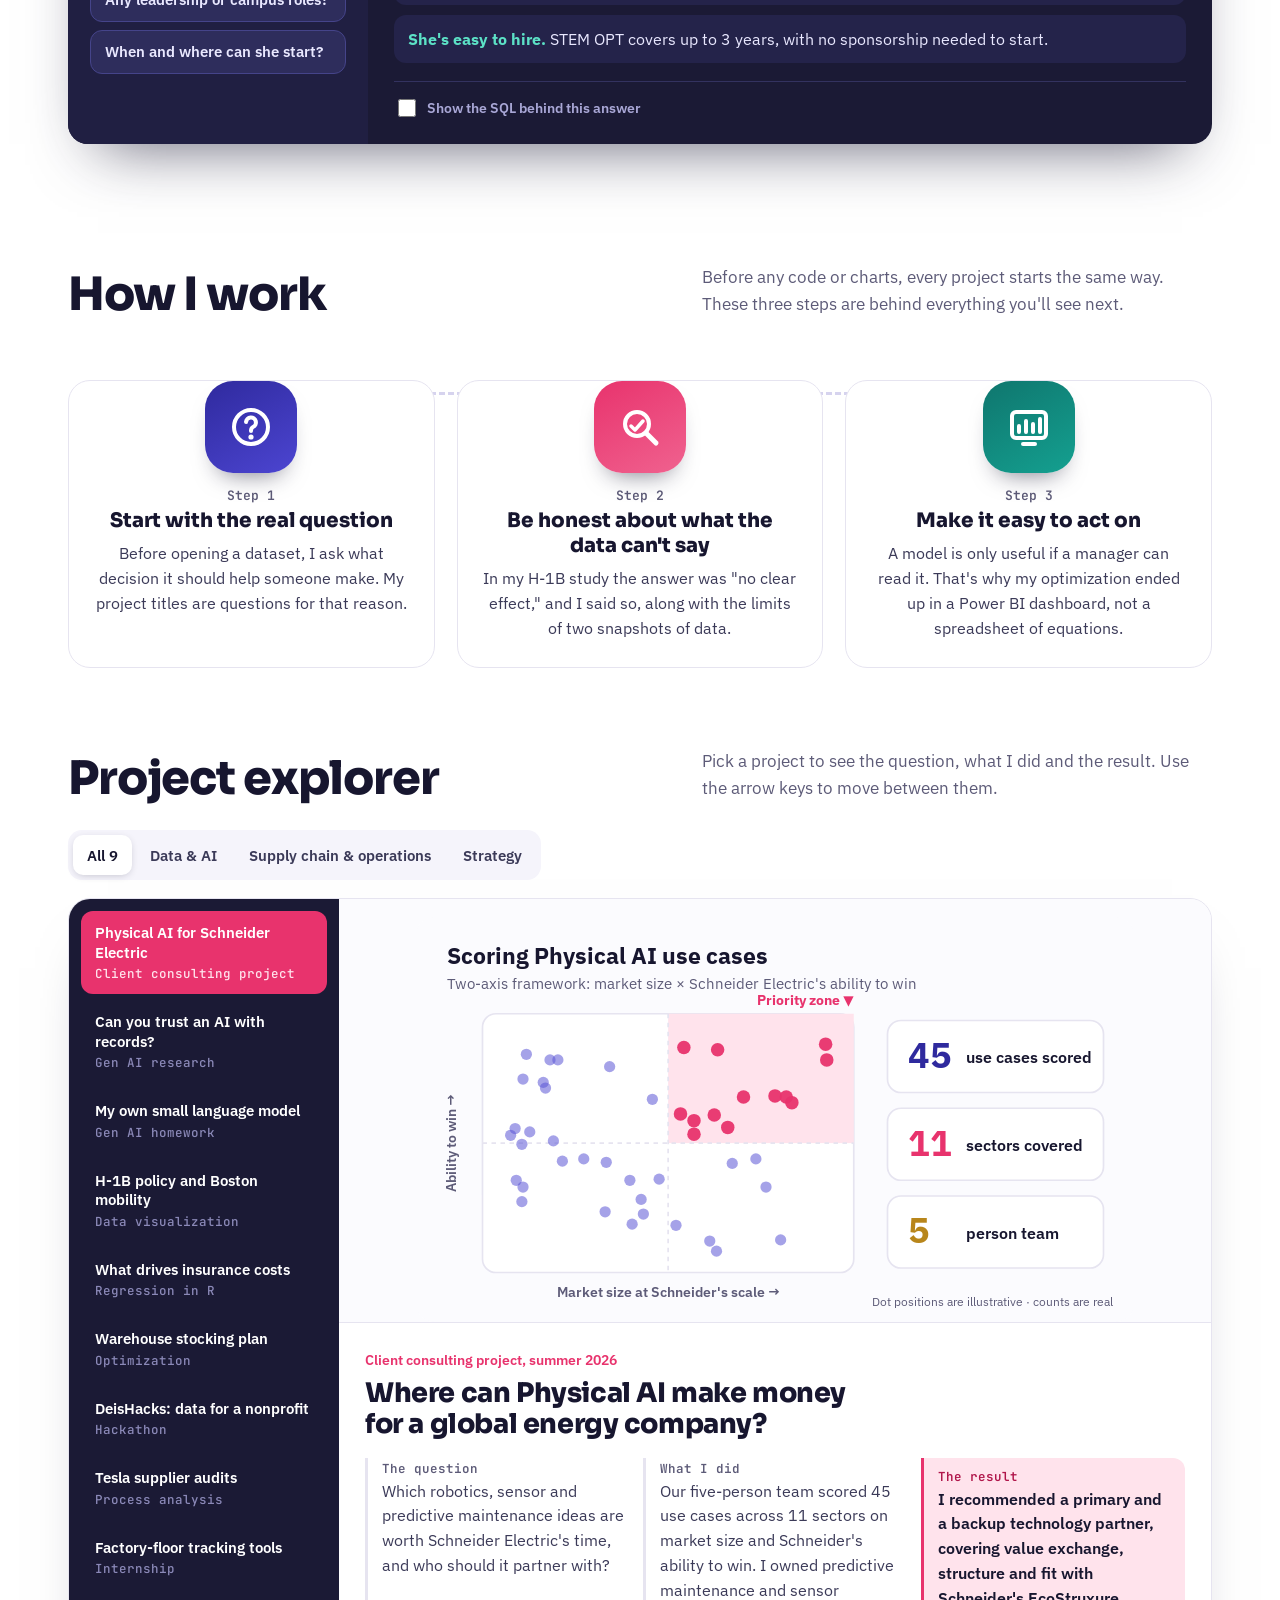
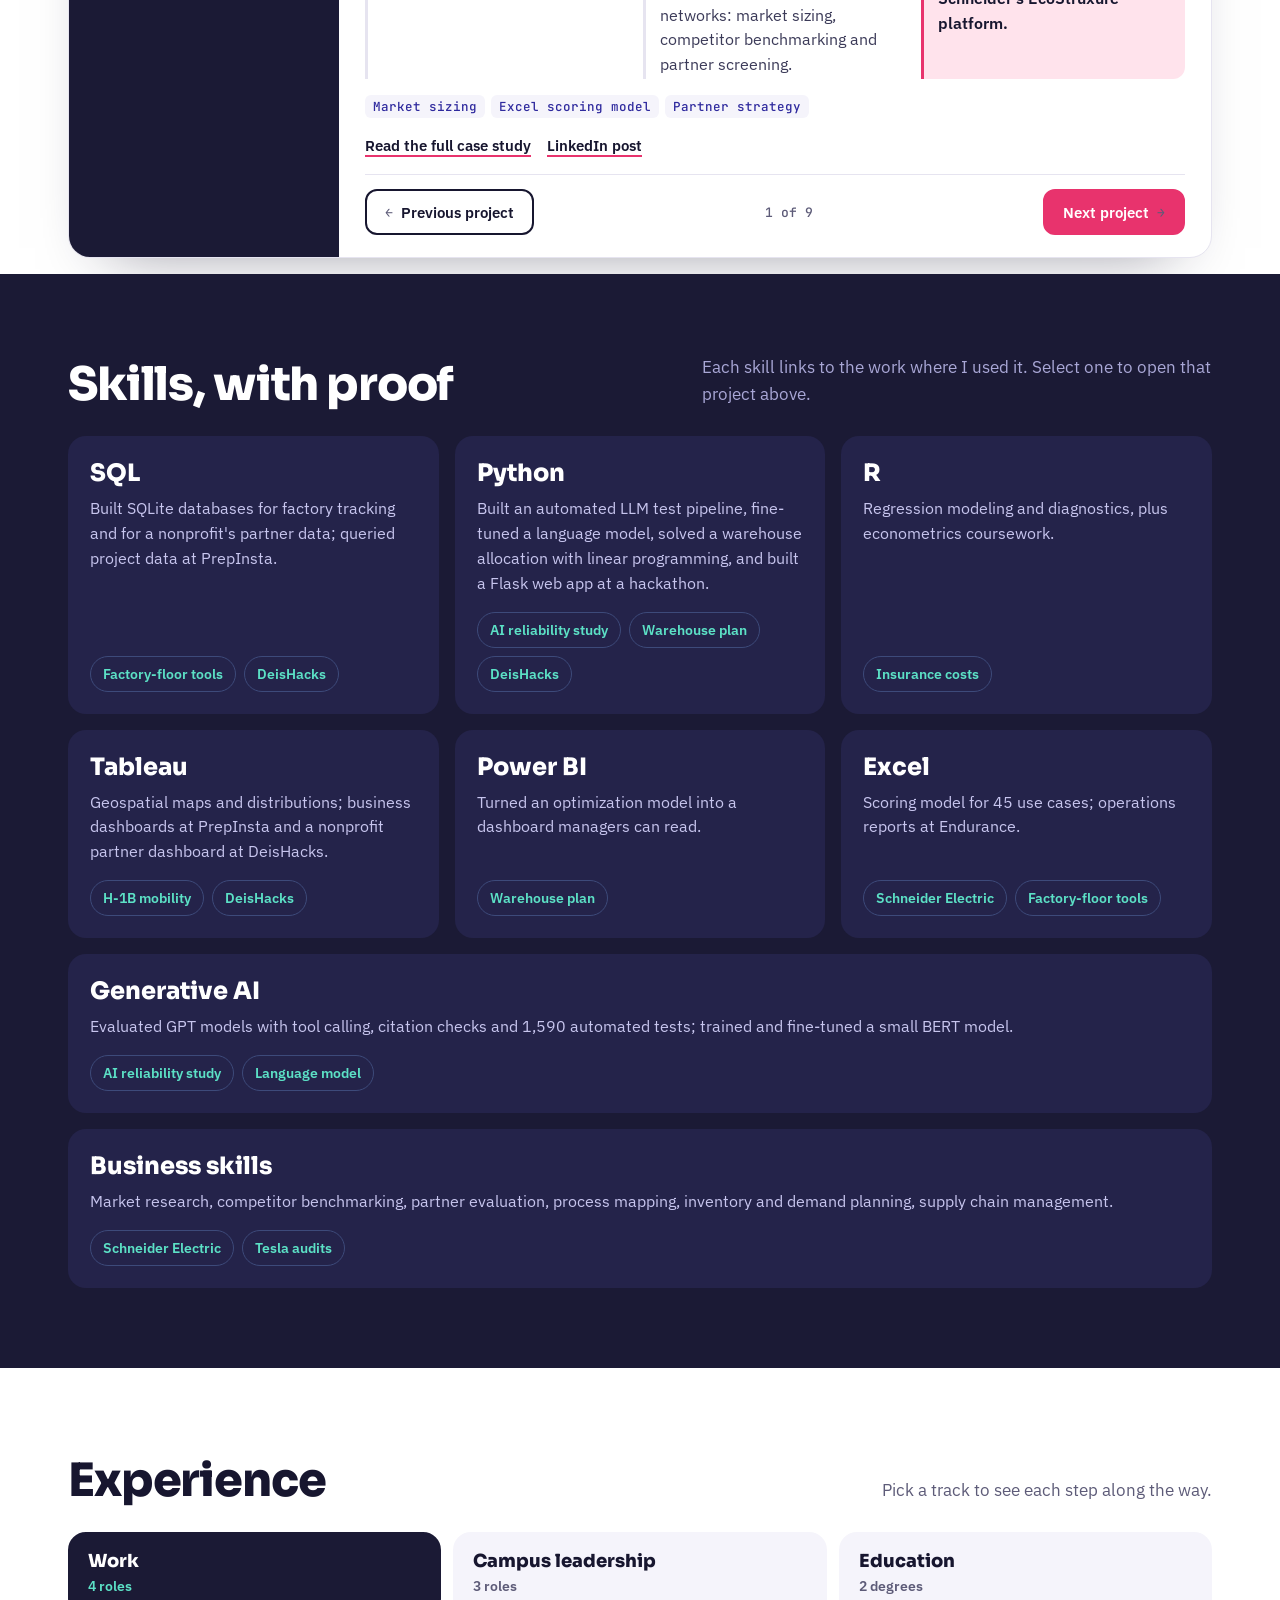
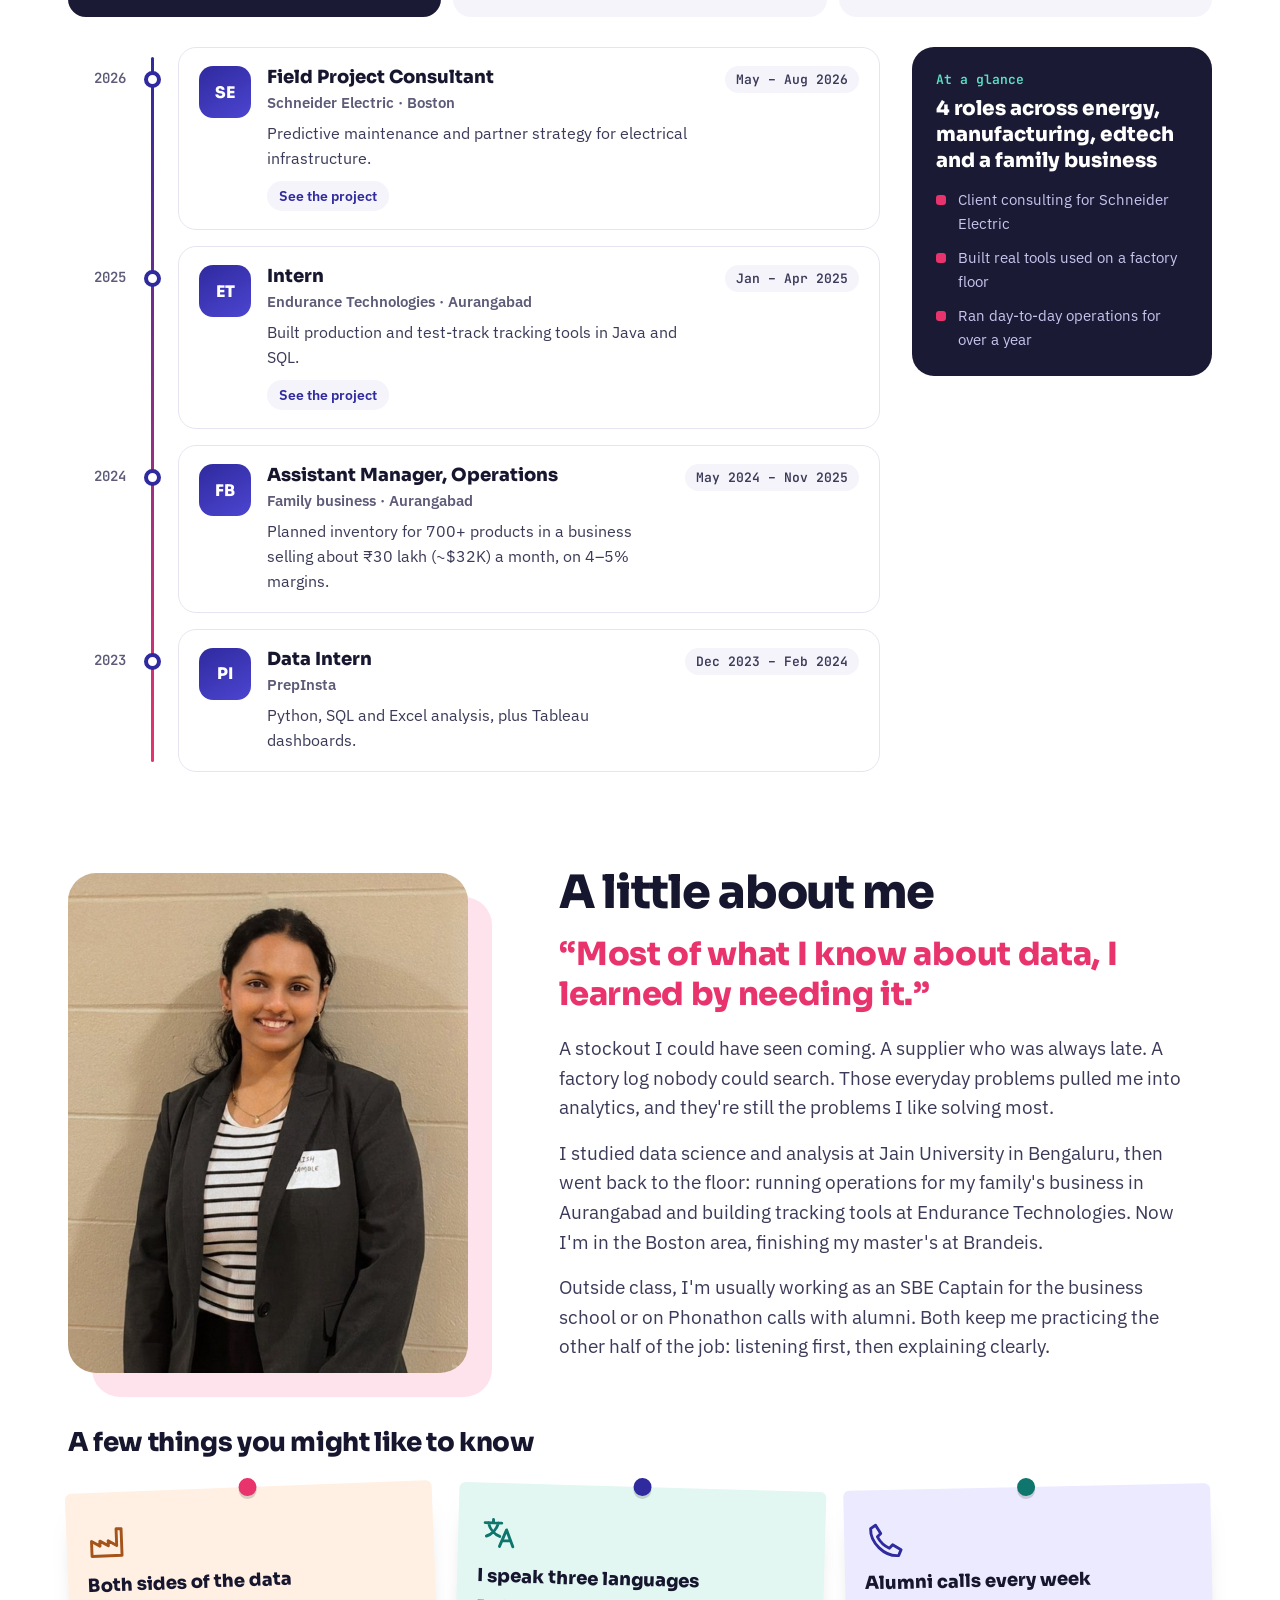
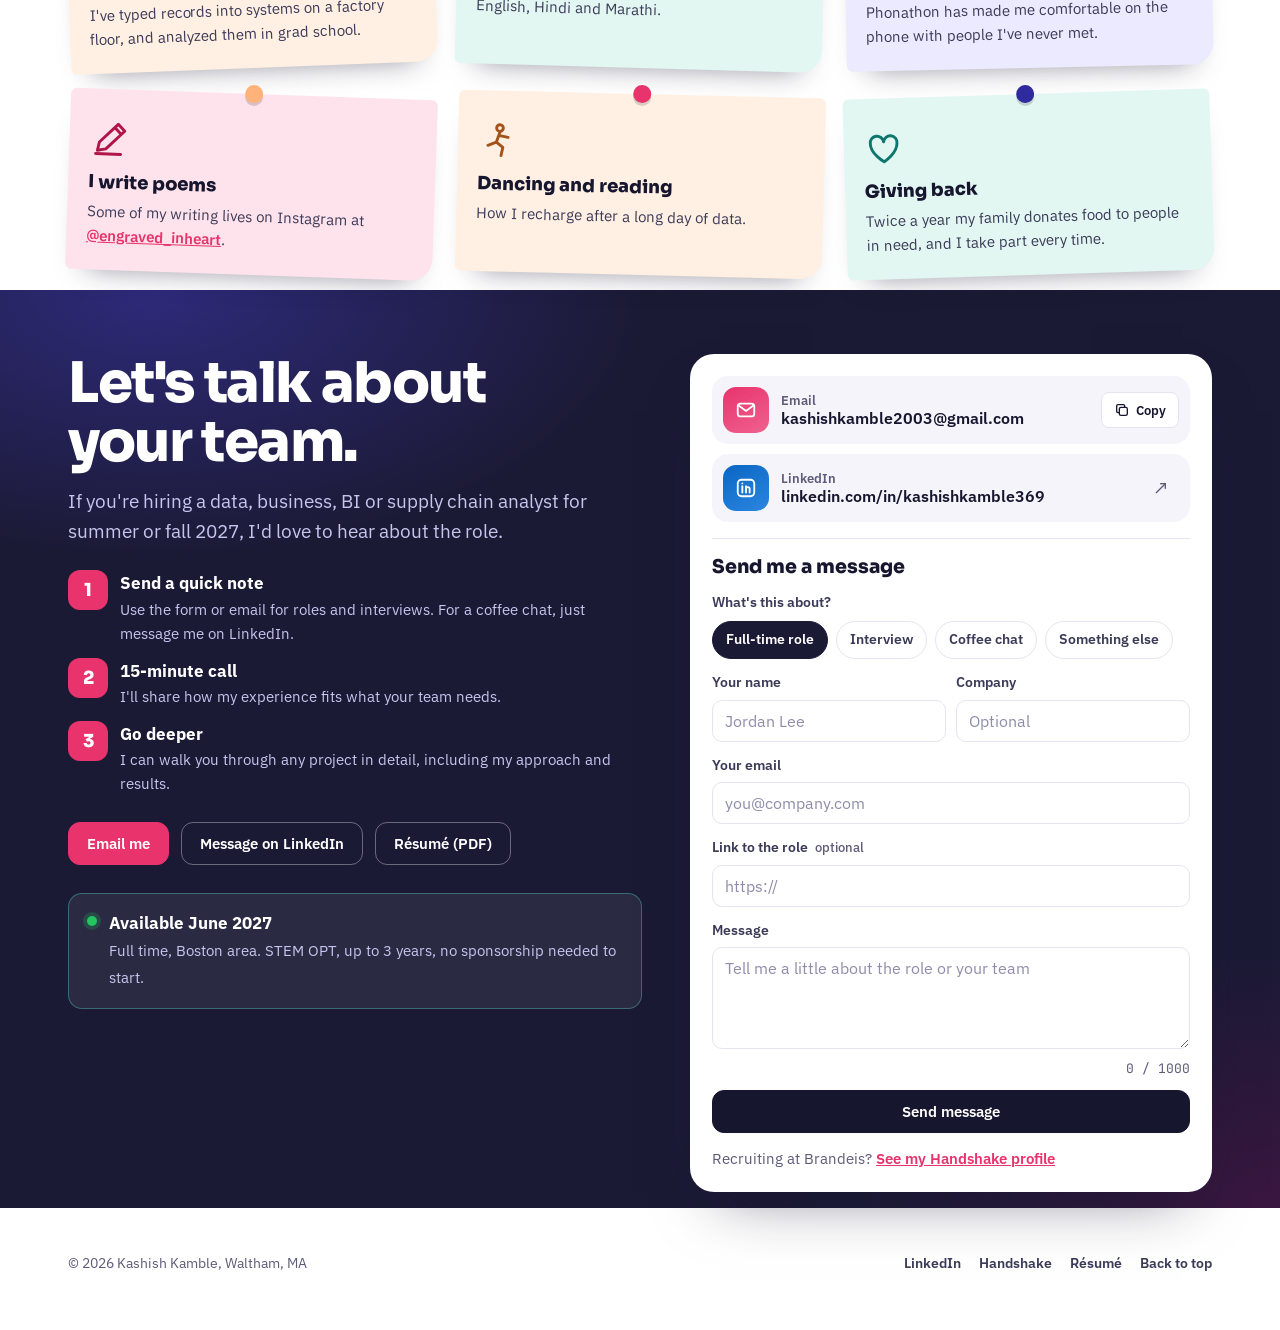
==== commit 4c5b5e49: "Add files via upload" ====
--- a/index.html
+++ b/index.html
@@ -758,7 +758,7 @@
   <ol class="tl" id="xp-work" role="tabpanel" aria-labelledby="xt-work">
     <li><time>2026</time><div class="tc"><span class="lg c1">SE</span><div><h3>Field Project Consultant</h3><p class="org">Schneider Electric · Boston</p><p>Predictive maintenance and partner strategy for electrical infrastructure.</p><button type="button" class="chip" data-go="schneider-physical-ai">See the project</button></div><span class="when">May – Aug 2026</span></div></li>
     <li><time>2025</time><div class="tc"><span class="lg c1">ET</span><div><h3>Intern</h3><p class="org">Endurance Technologies · Aurangabad</p><p>Built production and test-track tracking tools in Java and SQL.</p><button type="button" class="chip" data-go="endurance-traceability">See the project</button></div><span class="when">Jan – Apr 2025</span></div></li>
-    <li><time>2024</time><div class="tc"><span class="lg c1">FB</span><div><h3>Assistant Manager, Operations</h3><p class="org">Family business · Aurangabad</p><p>Planned inventory for 700+ products in a business selling about ₹30 lakh (~$35K) a month, on 4–5% margins.</p></div><span class="when">May 2024 – Nov 2025</span></div></li>
+    <li><time>2024</time><div class="tc"><span class="lg c1">FB</span><div><h3>Assistant Manager, Operations</h3><p class="org">Family business · Aurangabad</p><p>Planned inventory for 700+ products in a business selling about ₹30 lakh (~$32K) a month, on 4–5% margins.</p></div><span class="when">May 2024 – Nov 2025</span></div></li>
     <li><time>2023</time><div class="tc"><span class="lg c1">PI</span><div><h3>Data Intern</h3><p class="org">PrepInsta</p><p>Python, SQL and Excel analysis, plus Tableau dashboards.</p></div><span class="when">Dec 2023 – Feb 2024</span></div></li>
   </ol>
 
@@ -1027,7 +1027,7 @@
     "<b>Factory-floor tools</b> that replaced paper logs at Endurance Technologies."],
     more:'<a href="#projects">See all projects</a>', sql:"SELECT title FROM projects ORDER BY impact DESC LIMIT 4;" },
   supply: { h:"Does she know supply chain?", li:[
-    "<b>Yes, hands-on.</b> She planned inventory for 700+ products in her family's business (about ₹30 lakh, ~$35K, in monthly sales) on 4–5% margins, so every stockout or overstock showed up in profit.",
+    "<b>Yes, hands-on.</b> She planned inventory for 700+ products in her family's business (about ₹30 lakh, ~$32K, in monthly sales) on 4–5% margins, so every stockout or overstock showed up in profit.",
     "<b>On the factory floor</b> at Endurance Technologies, she built production and test-track tracking tools.",
     "<b>In class</b> she optimized warehouse stocking with linear programming and mapped Tesla's supplier audits."],
     more:'The project explorer below is now filtered to supply chain work. <a href="#projects">Jump to it</a>', sql:"SELECT project FROM work WHERE area = 'supply chain';", hl:"supply" },
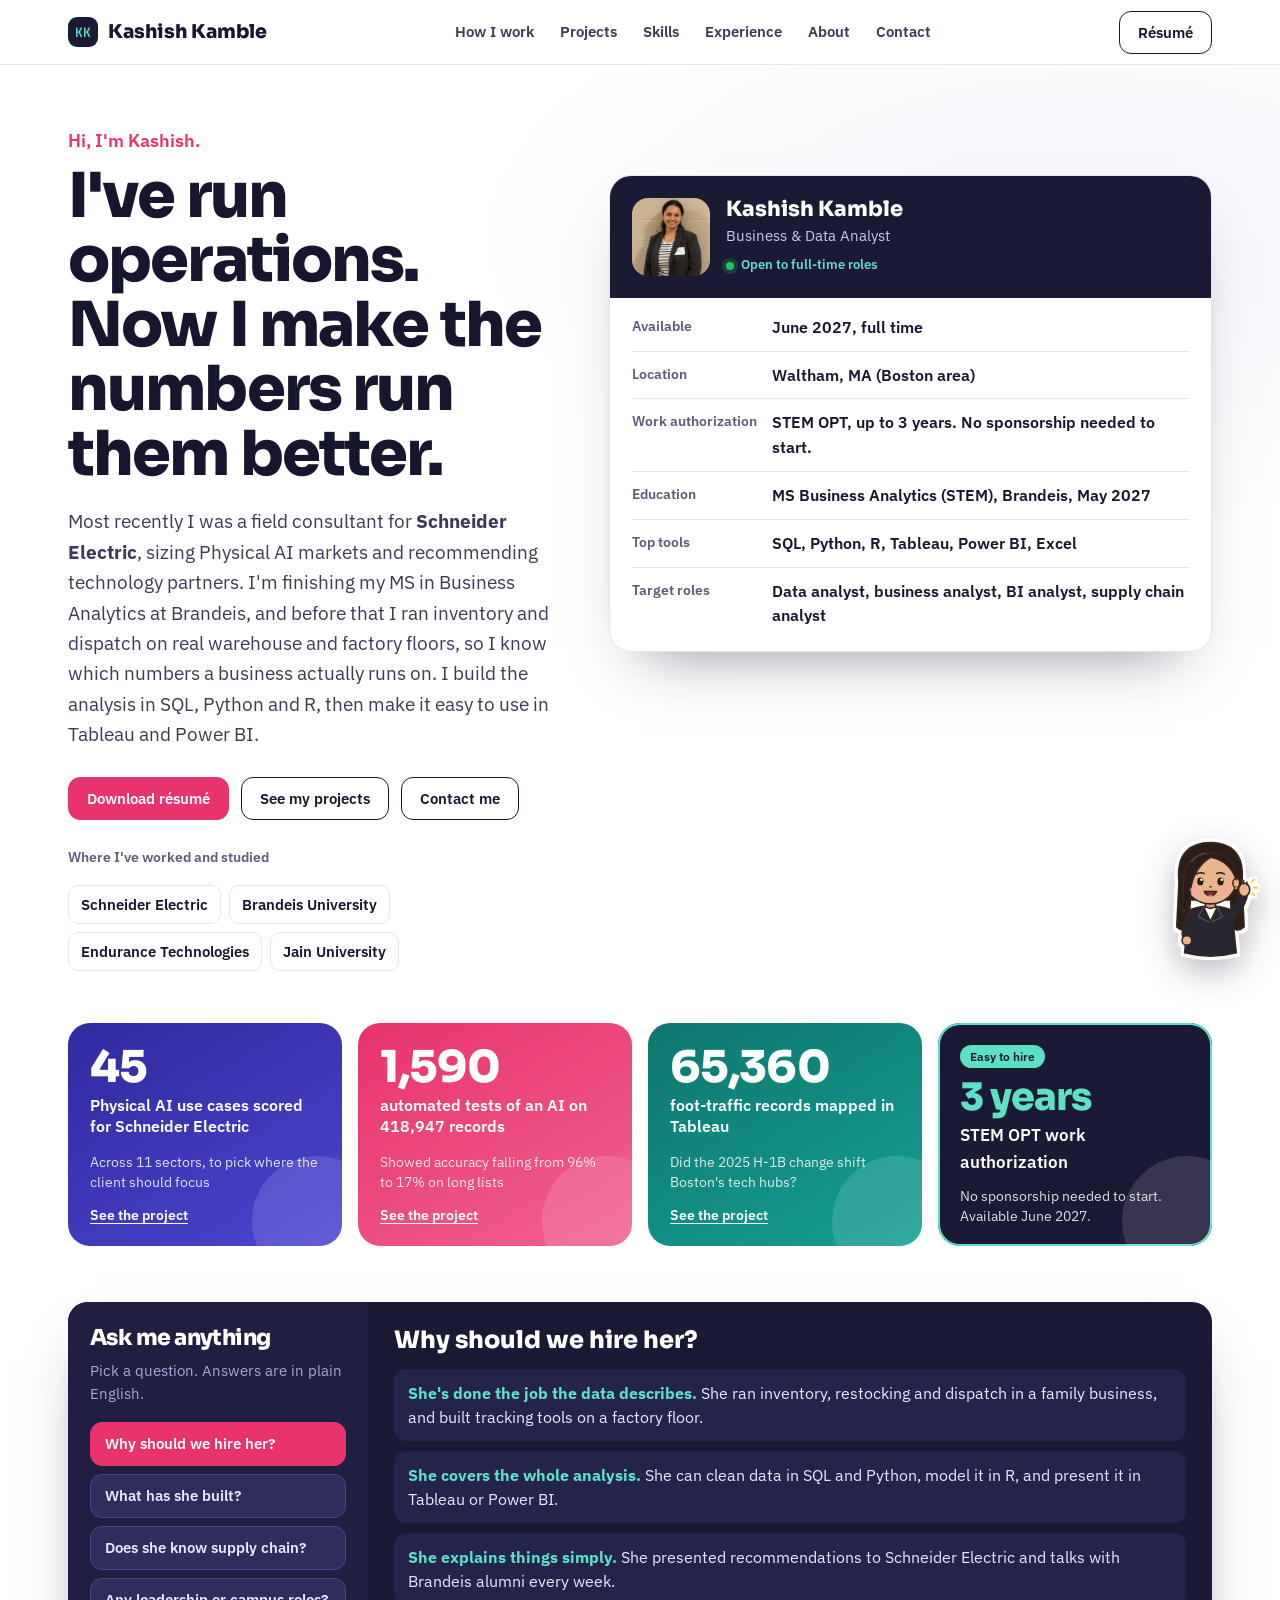
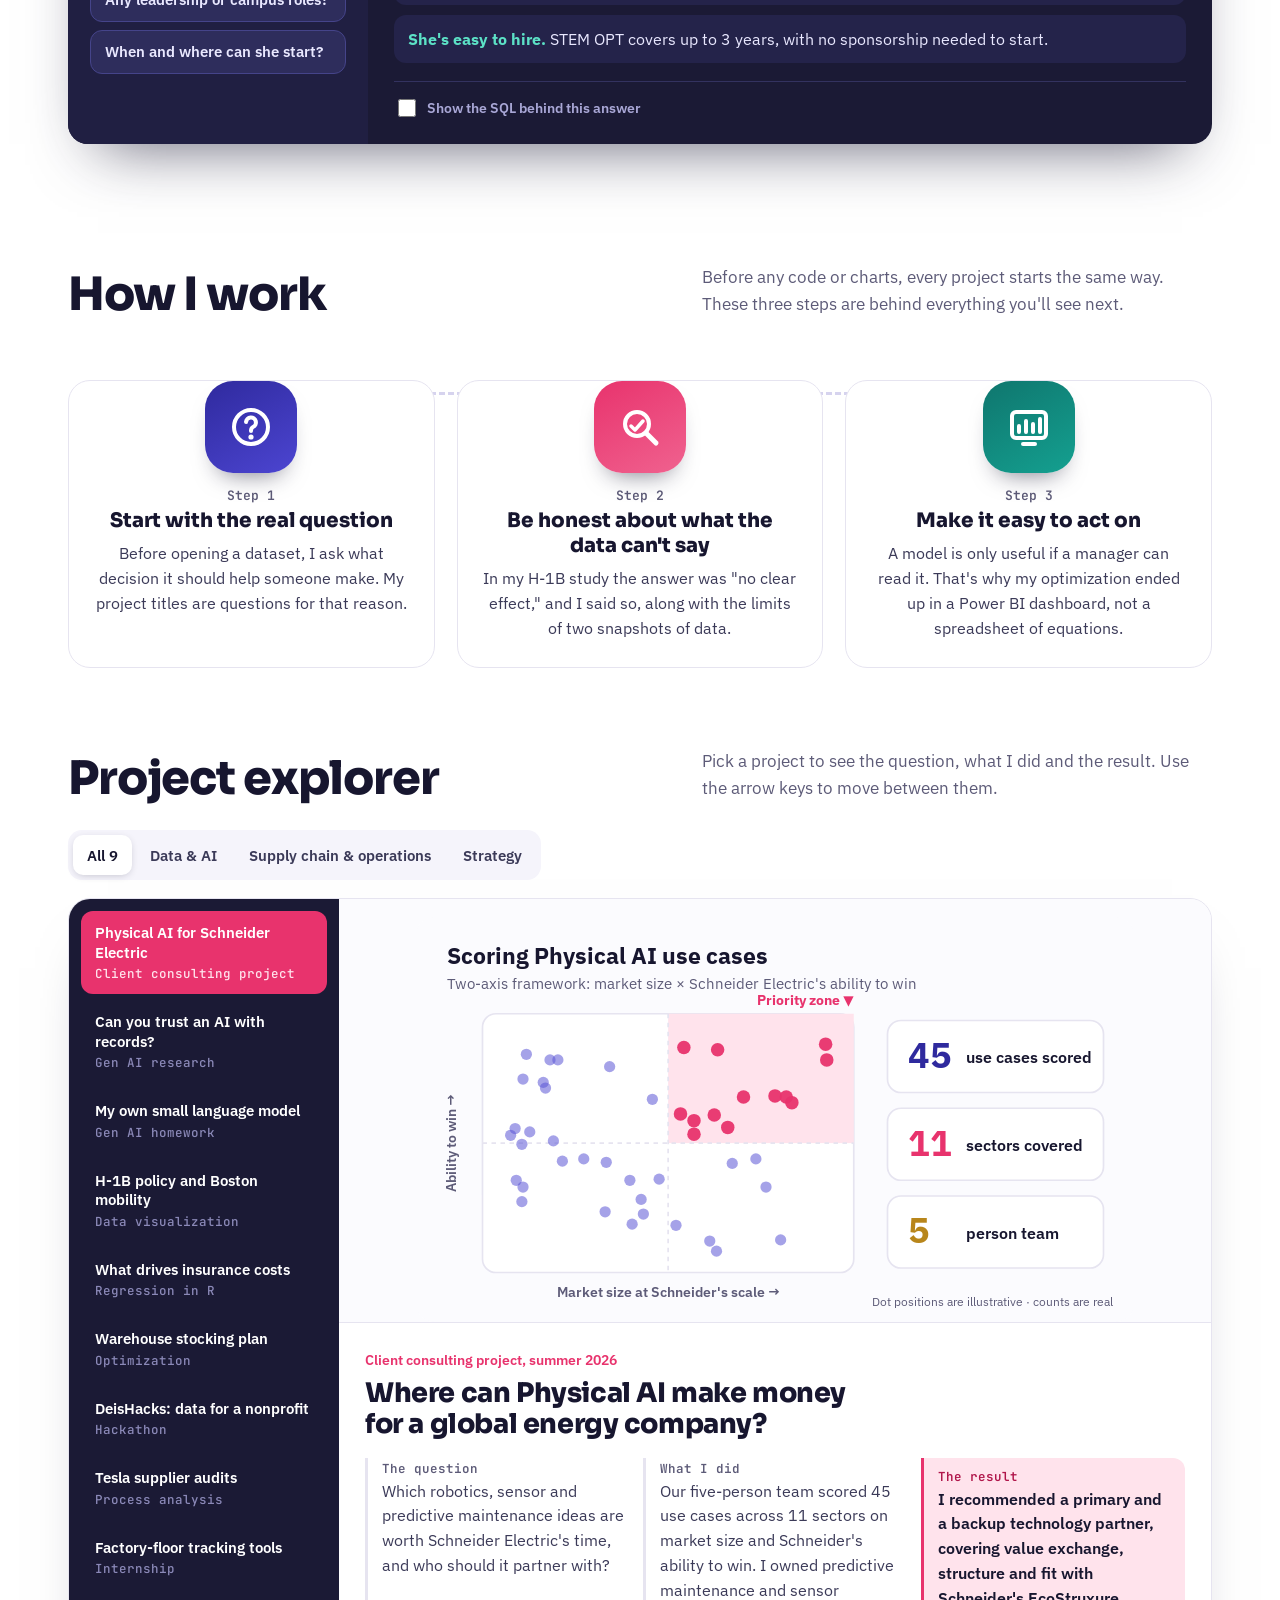
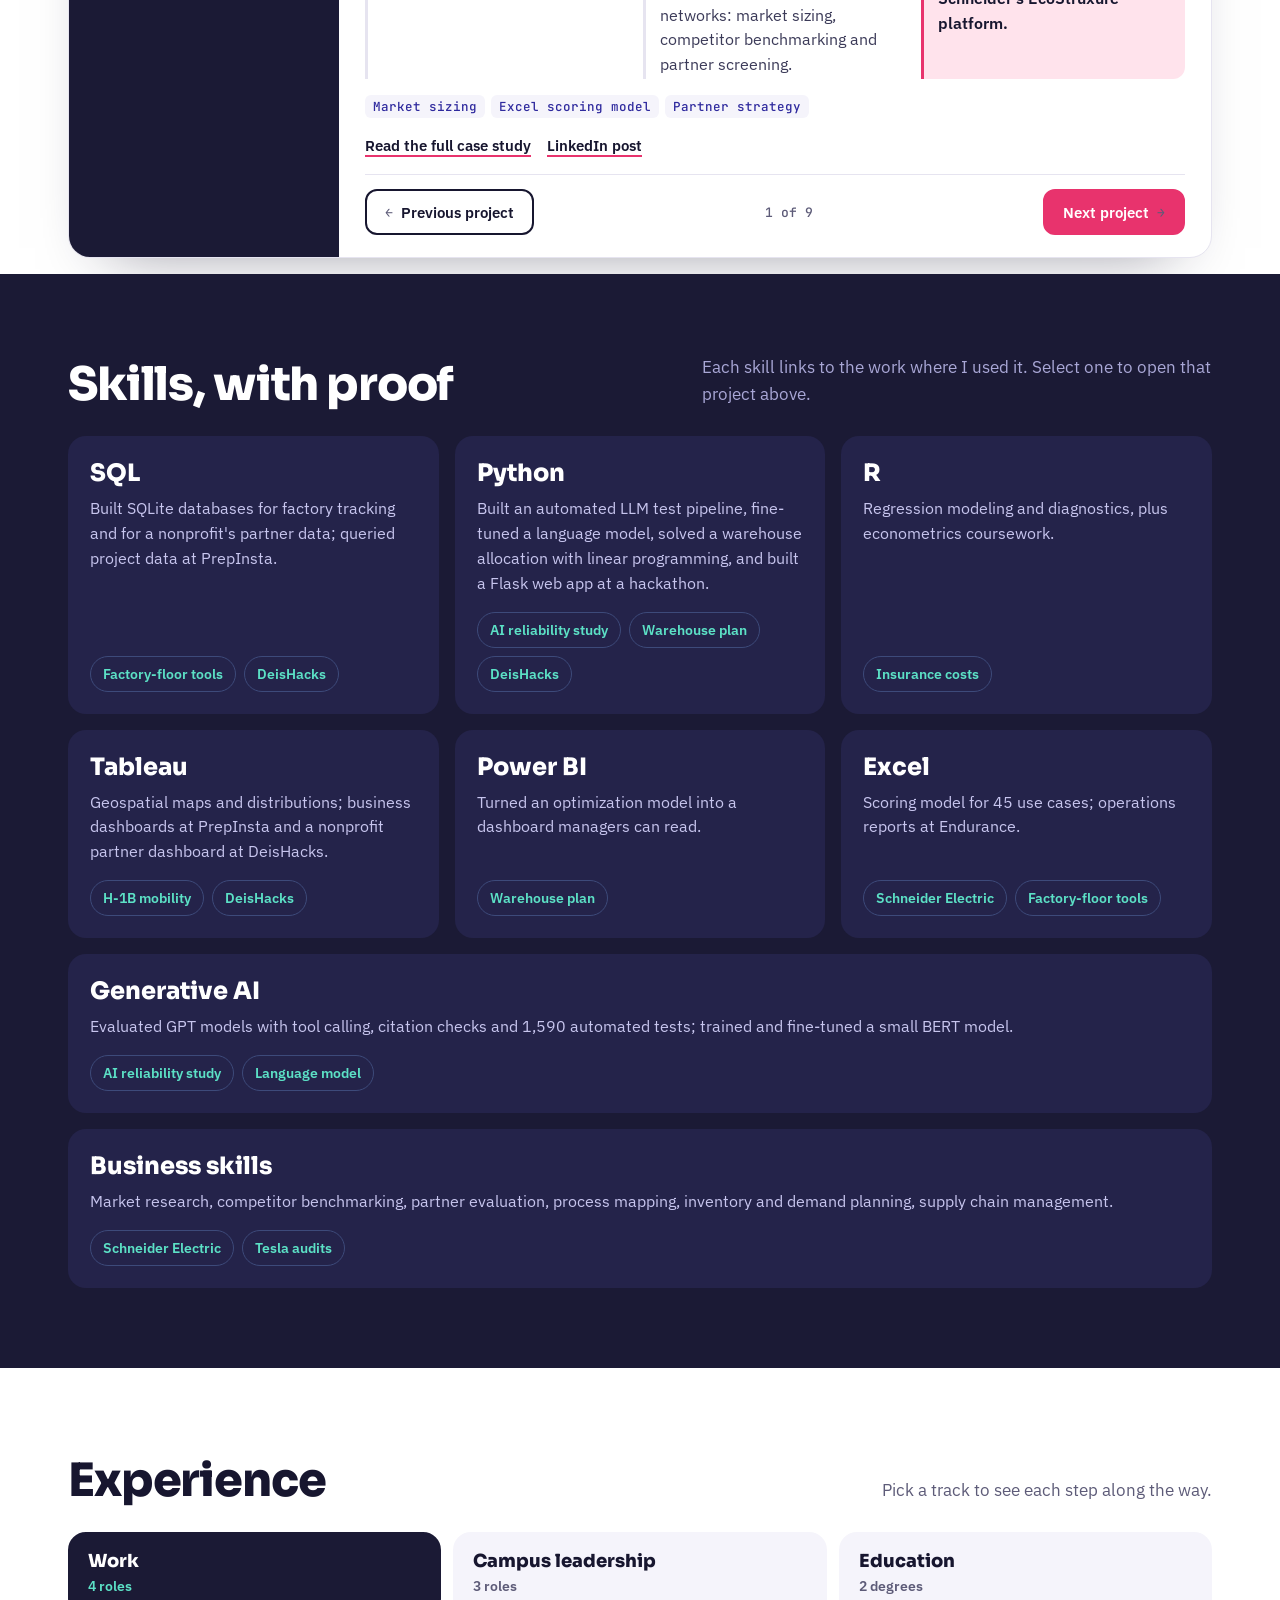
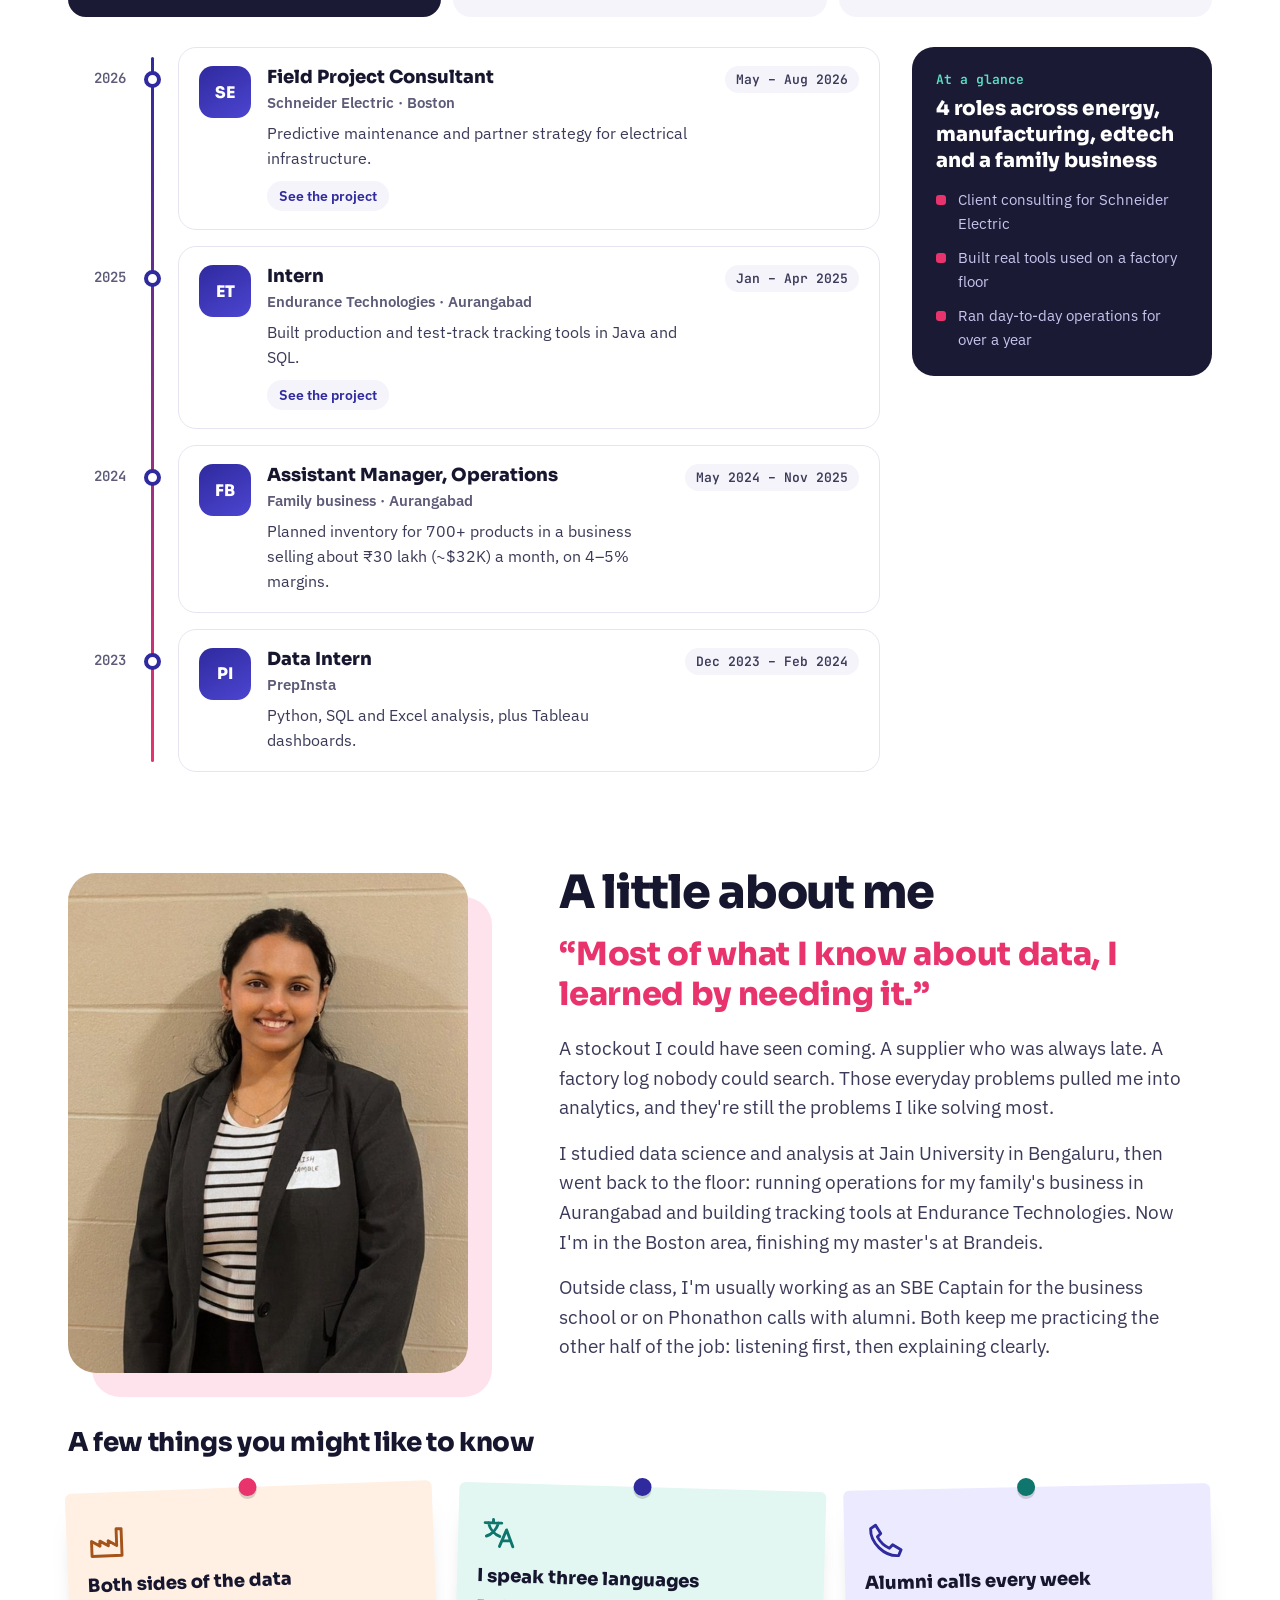
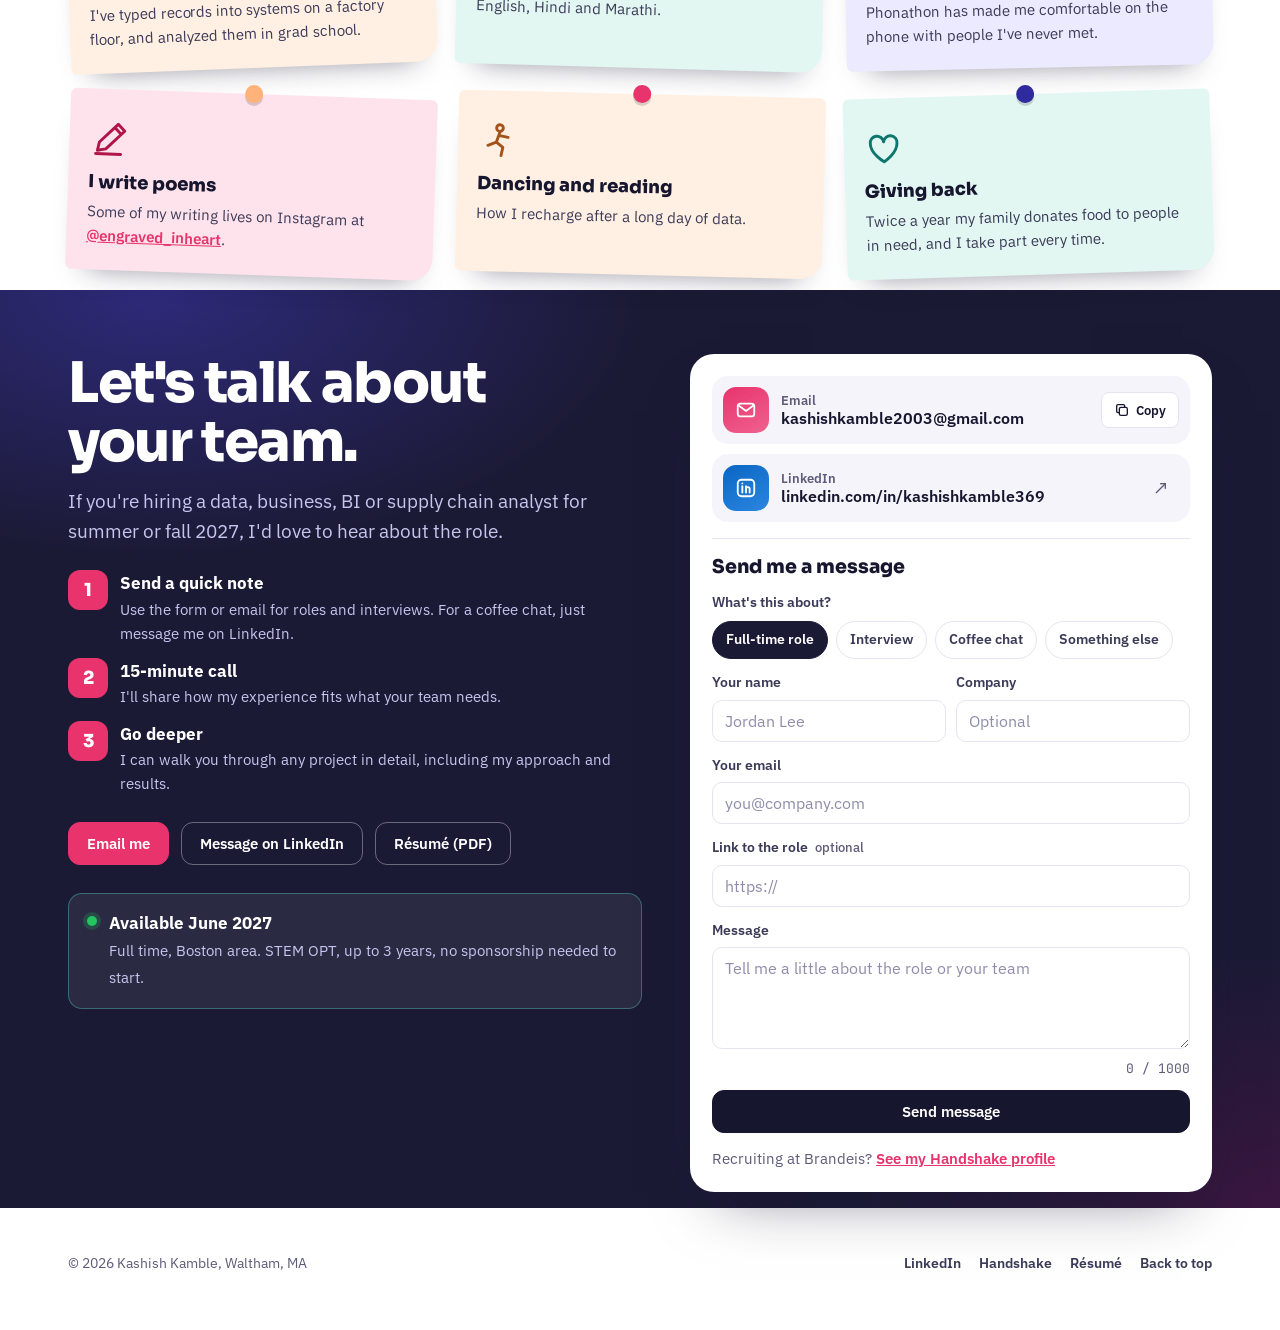
==== commit a01f65ef: "Update personal statement in index.html" ====
--- a/index.html
+++ b/index.html
@@ -642,7 +642,7 @@
   <div class="hgrid">
   <div>
     <p class="hello">Hi, I'm Kashish.</p>
-    <h1>Business &amp; data analyst who turns messy numbers into clear decisions.</h1>
+   <h1>I've run operations. Now I make the numbers run them better.</h1>
     <p class="lead">Most recently I was a field consultant for <b>Schneider Electric</b>, sizing Physical AI markets and recommending technology partners. I'm finishing my MS in Business Analytics at Brandeis, and before that I ran inventory and dispatch on real warehouse and factory floors, so I know which numbers a business actually runs on. I build the analysis in SQL, Python and R, then make it easy to use in Tableau and Power BI.</p>
     <div class="cta"><a class="btn main" href="Kashish_Kamble_Resume.pdf" target="_blank" rel="noopener">Download résumé</a><a class="btn" href="#projects">See my projects</a><a class="btn" href="#contact">Contact me</a></div>
     <div class="names"><p>Where I've worked and studied</p><span>Schneider Electric</span><span>Brandeis University</span><span>Endurance Technologies</span><span>Jain University</span></div>
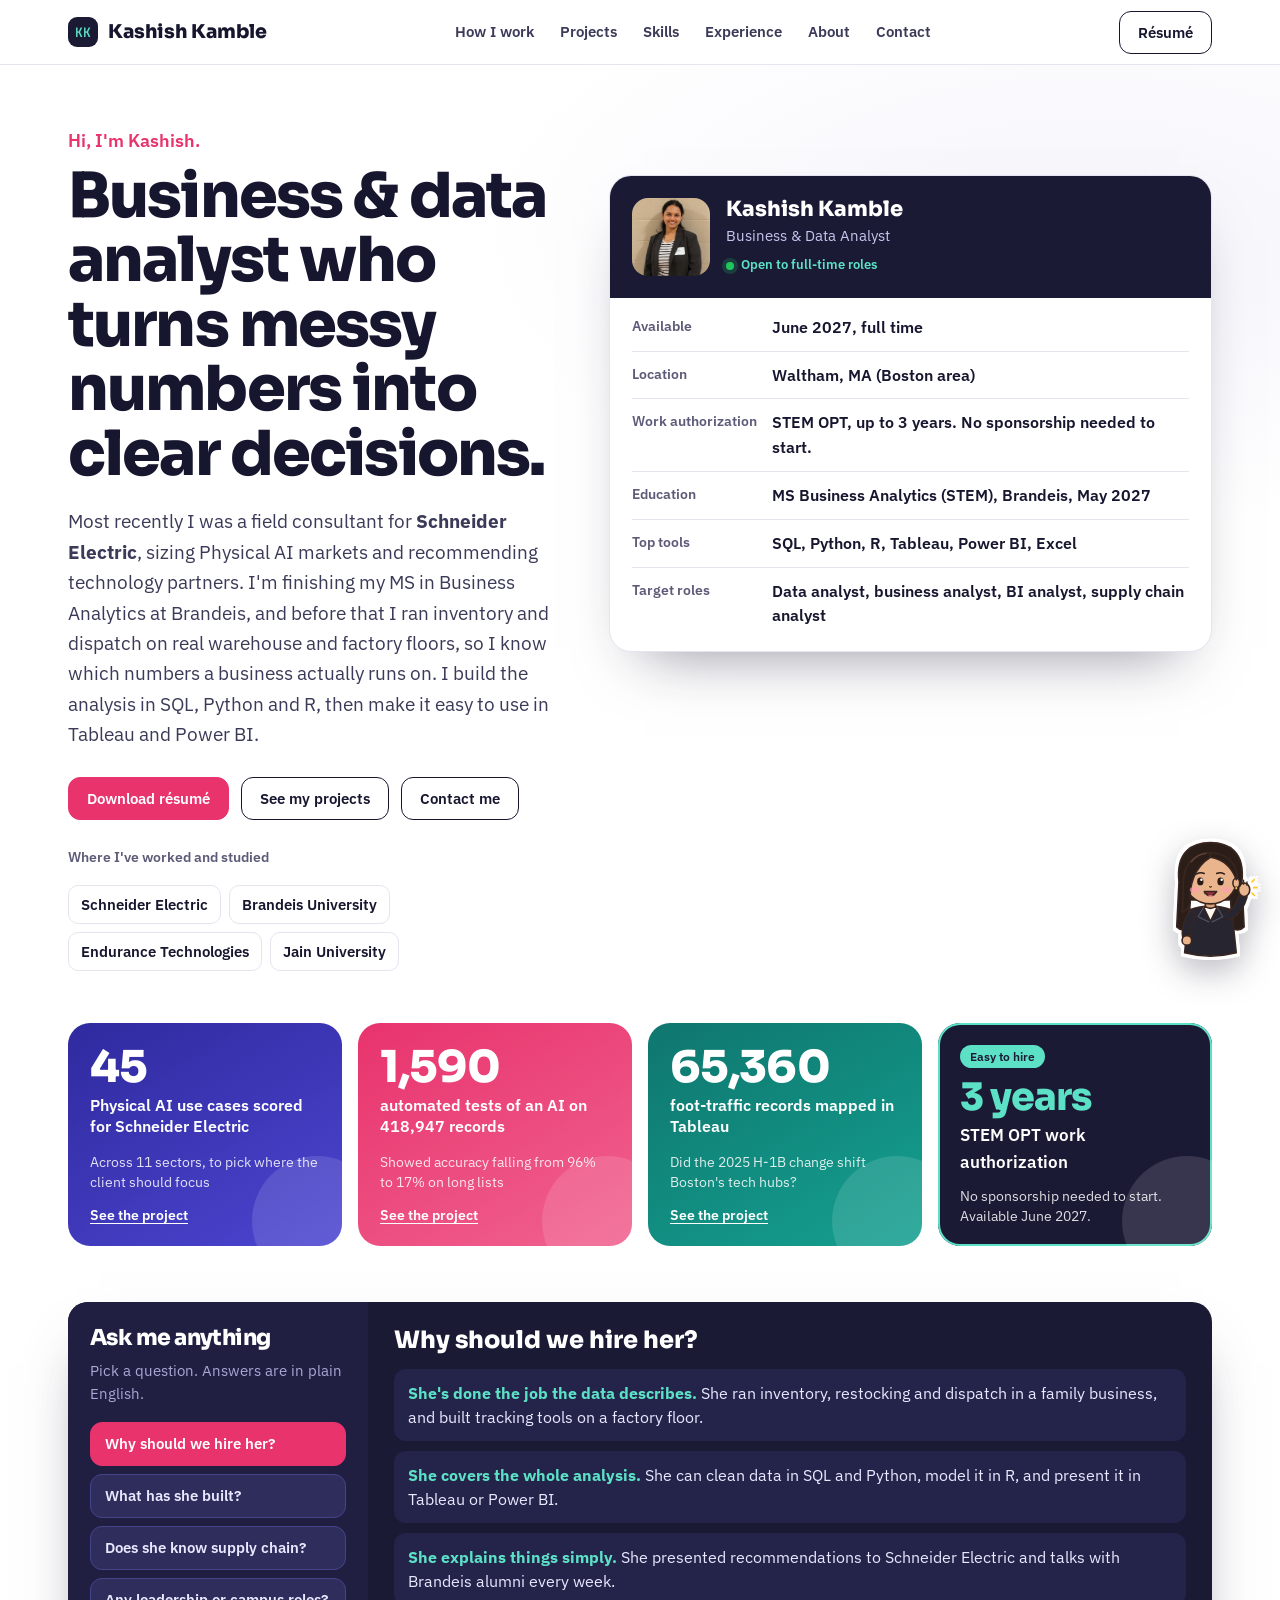
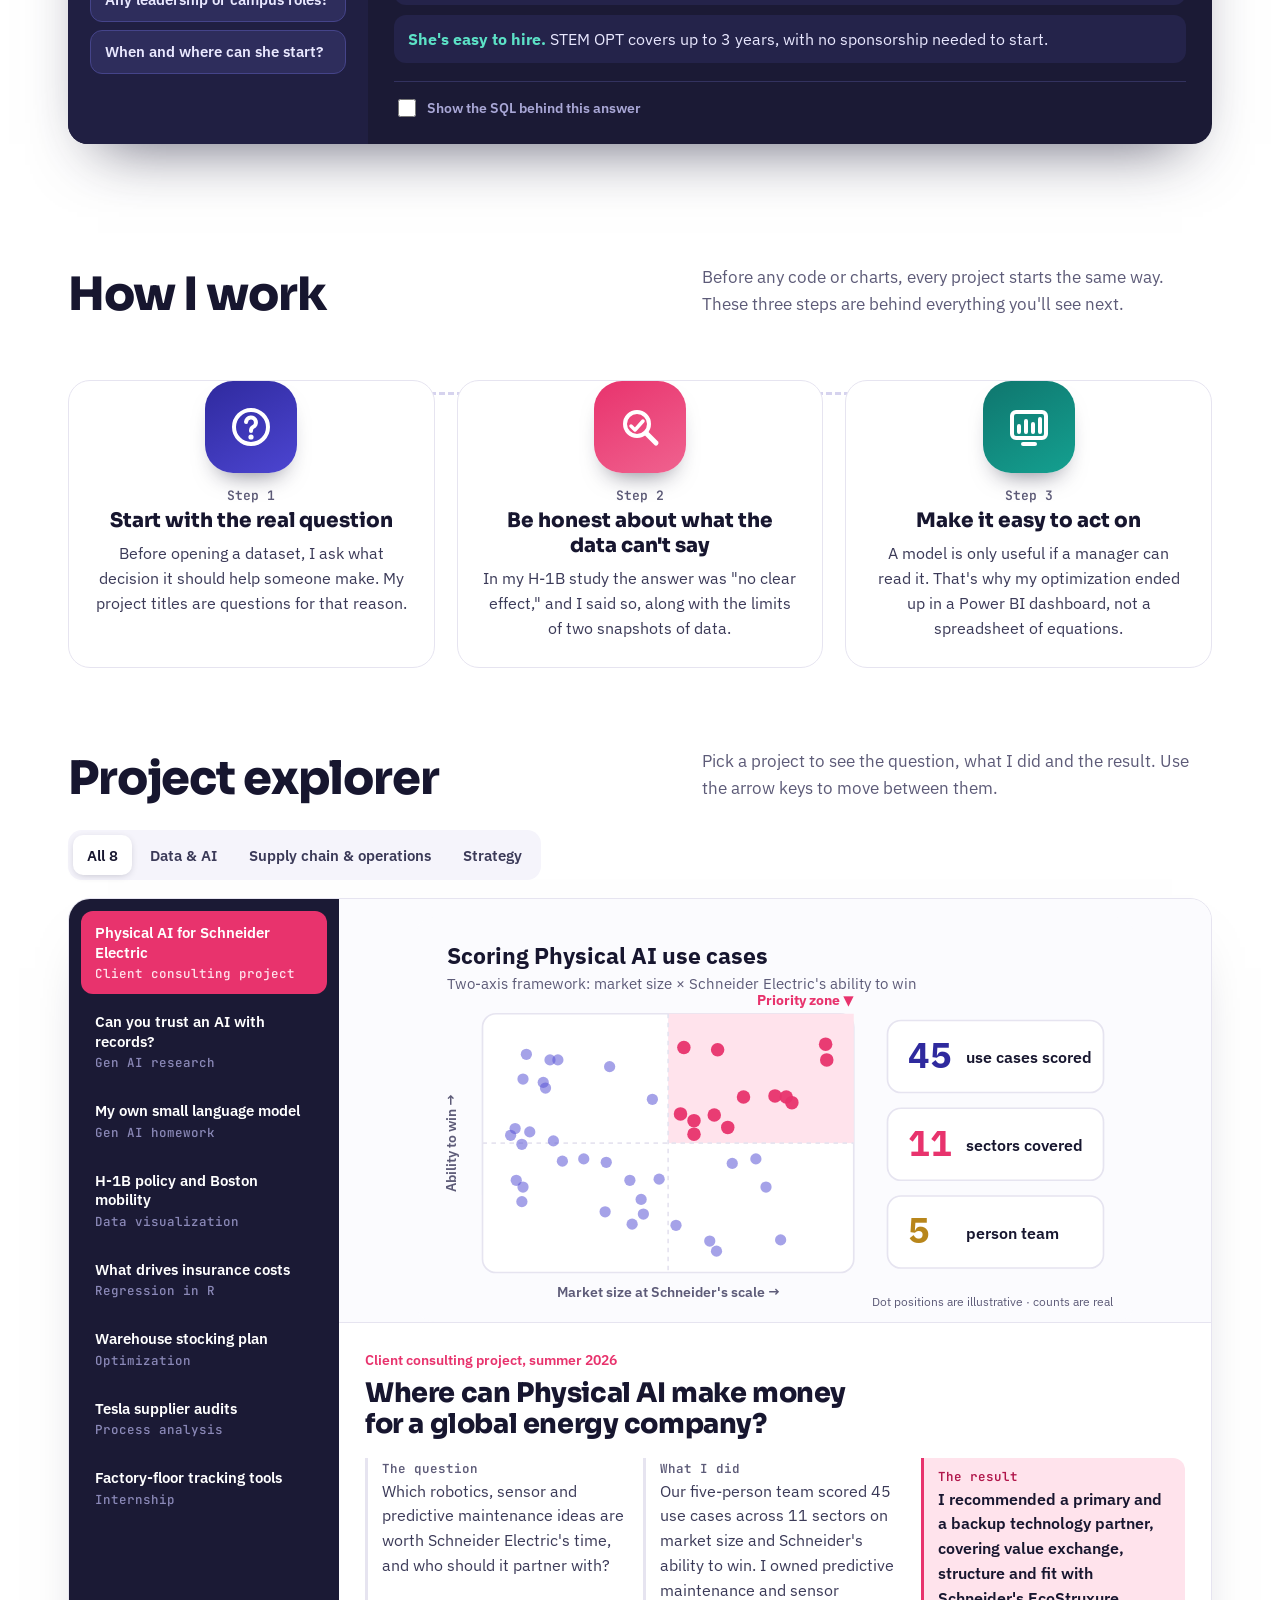
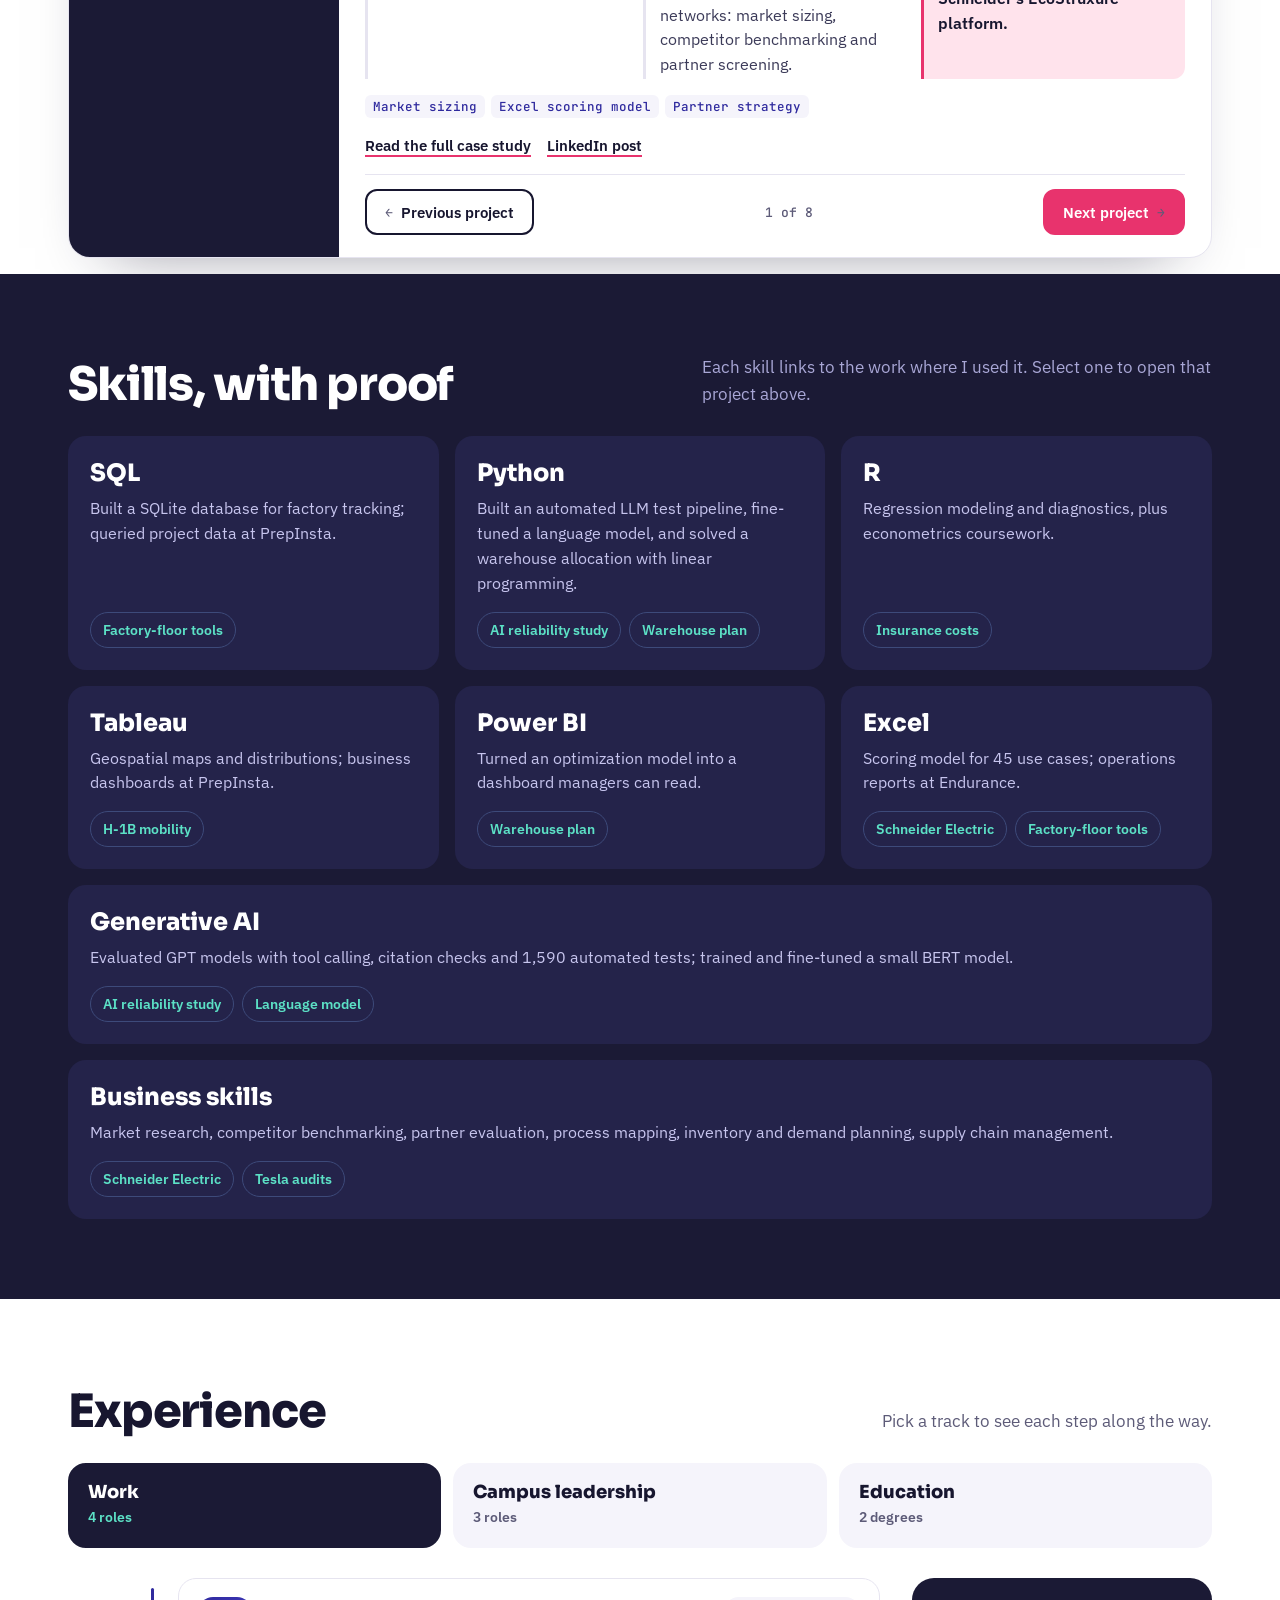
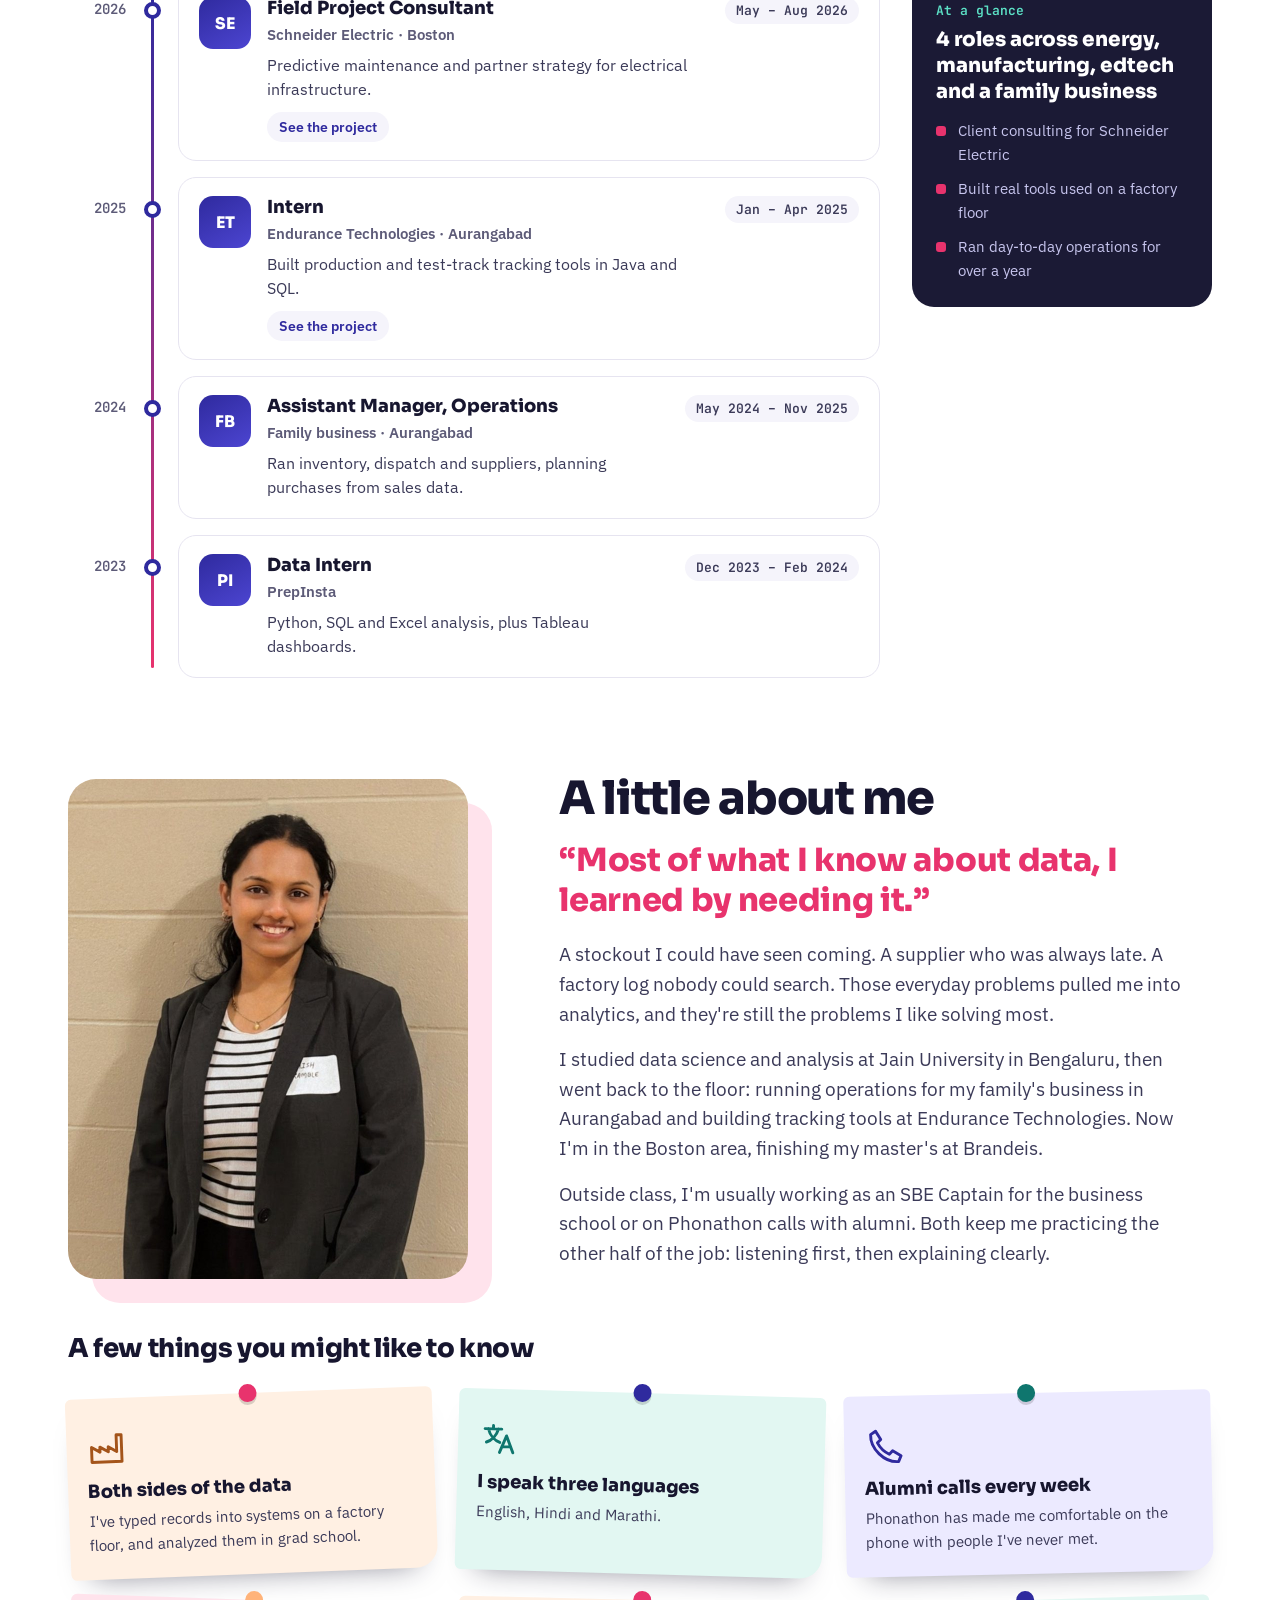
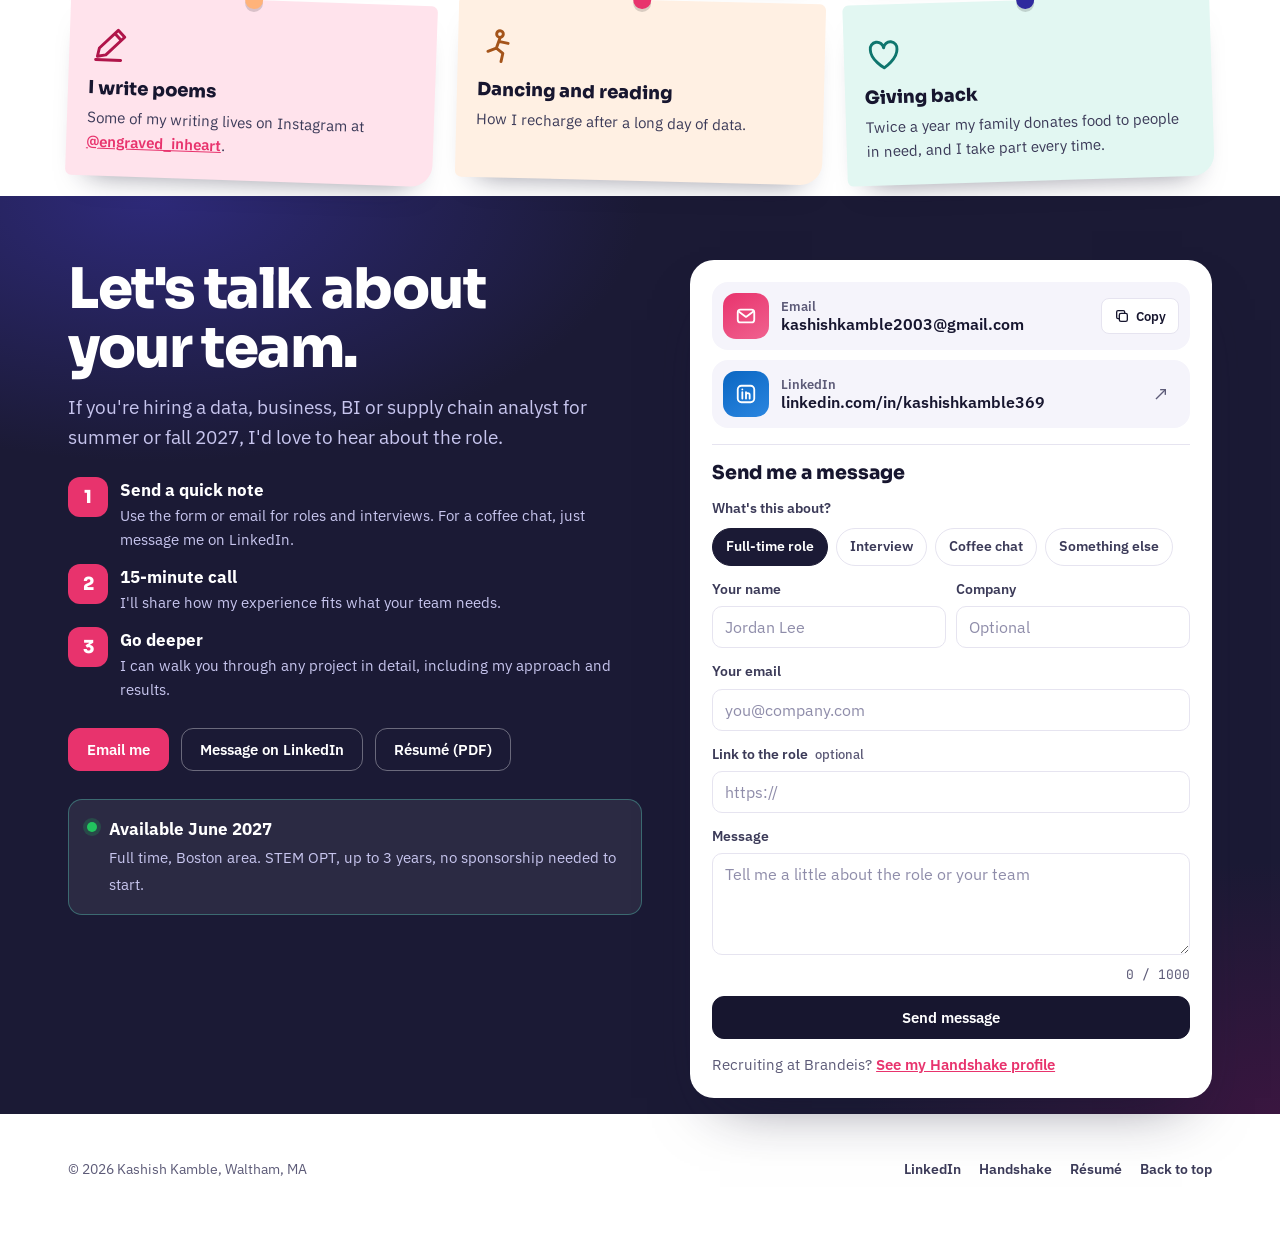
==== commit aca3cdd0: "Add files via upload" ====
--- a/index.html
+++ b/index.html
@@ -5,14 +5,14 @@
 <meta name="viewport" content="width=device-width, initial-scale=1">
 <meta name="color-scheme" content="light only">
 <title>Kashish Kamble | Business &amp; Data Analyst</title>
-<meta name="author" content="Kashish Kamble"><meta name="description" content="Kashish Kamble, Business and Data Analyst. MS Business Analytics at Brandeis (May 2027). Projects in SQL, Python, R, Tableau, Power BI and Gen AI.">
+<meta name="description" content="Kashish Kamble, Business and Data Analyst. MS Business Analytics at Brandeis (May 2027). Projects in SQL, Python, R, Tableau, Power BI and Gen AI.">
 <meta name="theme-color" content="#1b1a35">
 <link rel="canonical" href="https://kashishkailaskamble369.github.io/">
 <meta property="og:type" content="website">
 <meta property="og:url" content="https://kashishkailaskamble369.github.io/">
 <meta property="og:title" content="Kashish Kamble | Business &amp; Data Analyst">
 <meta property="og:description" content="Business & data analyst, available June 2027. Schneider Electric field project, Brandeis MSBA, SQL, Python, Tableau, Power BI.">
-<meta property="og:image" content="https://kashishkailaskamble369.github.io/og-card.png">
+<meta property="og:image" content="https://kashishkailaskamble369.github.io/og-image.png">
 <meta property="og:image:width" content="1200"><meta property="og:image:height" content="630">
 <meta name="twitter:card" content="summary_large_image">
 <link rel="icon" type="image/svg+xml" href="favicon.svg">
@@ -642,7 +642,7 @@
   <div class="hgrid">
   <div>
     <p class="hello">Hi, I'm Kashish.</p>
-   <h1>I've run operations. Now I make the numbers run them better.</h1>
+    <h1>Business &amp; data analyst who turns messy numbers into clear decisions.</h1>
     <p class="lead">Most recently I was a field consultant for <b>Schneider Electric</b>, sizing Physical AI markets and recommending technology partners. I'm finishing my MS in Business Analytics at Brandeis, and before that I ran inventory and dispatch on real warehouse and factory floors, so I know which numbers a business actually runs on. I build the analysis in SQL, Python and R, then make it easy to use in Tableau and Power BI.</p>
     <div class="cta"><a class="btn main" href="Kashish_Kamble_Resume.pdf" target="_blank" rel="noopener">Download résumé</a><a class="btn" href="#projects">See my projects</a><a class="btn" href="#contact">Contact me</a></div>
     <div class="names"><p>Where I've worked and studied</p><span>Schneider Electric</span><span>Brandeis University</span><span>Endurance Technologies</span><span>Jain University</span></div>
@@ -696,7 +696,7 @@
 <section class="page" id="projects" data-title="Projects" aria-labelledby="p-h"><div class="wrap">
   <div class="sh"><h2 id="p-h">Project explorer</h2><p>Pick a project to see the question, what I did and the result. Use the arrow keys to move between them.</p></div>
   <div class="seg" role="group" aria-label="Filter projects">
-    <button type="button" data-f="all" aria-pressed="true">All 9</button>
+    <button type="button" data-f="all" aria-pressed="true">All 8</button>
     <button type="button" data-f="data" aria-pressed="false">Data &amp; AI</button>
     <button type="button" data-f="supply" aria-pressed="false">Supply chain &amp; operations</button>
     <button type="button" data-f="strategy" aria-pressed="false">Strategy</button>
@@ -728,17 +728,16 @@
     <template data-k="supply-chain-optimization"><svg viewBox="0 0 640 360" xmlns="http://www.w3.org/2000/svg" role="img" aria-label="Supply chain optimization network"><title>Supply chain optimization network</title><rect width="640" height="360" rx="18" fill="#fbfbfe"/><defs><marker id="ah" viewBox="0 0 10 10" refX="8" refY="5" markerWidth="7" markerHeight="7" orient="auto-start-reverse"><path d="M0,0 L10,5 L0,10 z" fill="#5b55d6"/></marker></defs><text x="28" y="42" font-size="20" fill="#17162f" font-weight="700" text-anchor="start" font-family="IBM Plex Sans, system-ui, Arial, sans-serif" >Lowest-cost inventory allocation</text><text x="28" y="64" font-size="13" fill="#5d5b78" font-weight="400" text-anchor="start" font-family="IBM Plex Sans, system-ui, Arial, sans-serif" >Python linear programming → Power BI view for managers</text><rect x="40" y="96" width="140" height="44" rx="12" fill="#eceaff" stroke="#eceaff" stroke-width="1.5"/><text x="110" y="124" font-size="14" fill="#2f2a9e" font-weight="700" text-anchor="middle" font-family="IBM Plex Sans, system-ui, Arial, sans-serif" >Warehouse A</text><rect x="40" y="176" width="140" height="44" rx="12" fill="#eceaff" stroke="#eceaff" stroke-width="1.5"/><text x="110" y="204" font-size="14" fill="#2f2a9e" font-weight="700" text-anchor="middle" font-family="IBM Plex Sans, system-ui, Arial, sans-serif" >Warehouse B</text><rect x="40" y="256" width="140" height="44" rx="12" fill="#eceaff" stroke="#eceaff" stroke-width="1.5"/><text x="110" y="284" font-size="14" fill="#2f2a9e" font-weight="700" text-anchor="middle" font-family="IBM Plex Sans, system-ui, Arial, sans-serif" >Warehouse C</text><rect x="460" y="84" width="132" height="40" rx="12" fill="#fff0e3" stroke="#fff0e3" stroke-width="1.5"/><text x="526" y="109" font-size="14" fill="#a4541a" font-weight="700" text-anchor="middle" font-family="IBM Plex Sans, system-ui, Arial, sans-serif" >Market 1</text><rect x="460" y="148" width="132" height="40" rx="12" fill="#fff0e3" stroke="#fff0e3" stroke-width="1.5"/><text x="526" y="173" font-size="14" fill="#a4541a" font-weight="700" text-anchor="middle" font-family="IBM Plex Sans, system-ui, Arial, sans-serif" >Market 2</text><rect x="460" y="212" width="132" height="40" rx="12" fill="#fff0e3" stroke="#fff0e3" stroke-width="1.5"/><text x="526" y="237" font-size="14" fill="#a4541a" font-weight="700" text-anchor="middle" font-family="IBM Plex Sans, system-ui, Arial, sans-serif" >Market 3</text><rect x="460" y="276" width="132" height="40" rx="12" fill="#fff0e3" stroke="#fff0e3" stroke-width="1.5"/><text x="526" y="301" font-size="14" fill="#a4541a" font-weight="700" text-anchor="middle" font-family="IBM Plex Sans, system-ui, Arial, sans-serif" >Market 4</text><path d="M180,120 C320,120 320,104 458,104" fill="none" stroke="#5b55d6" stroke-width="4.800000000000001" opacity=".55"/><path d="M180,120 C320,120 320,168 458,168" fill="none" stroke="#5b55d6" stroke-width="3.2" opacity=".55"/><path d="M180,200 C320,200 320,168 458,168" fill="none" stroke="#5b55d6" stroke-width="2.4000000000000004" opacity=".55"/><path d="M180,200 C320,200 320,232 458,232" fill="none" stroke="#5b55d6" stroke-width="4.800000000000001" opacity=".55"/><path d="M180,280 C320,280 320,232 458,232" fill="none" stroke="#5b55d6" stroke-width="2.4000000000000004" opacity=".55"/><path d="M180,280 C320,280 320,296 458,296" fill="none" stroke="#5b55d6" stroke-width="4.800000000000001" opacity=".55"/><path d="M180,120 C320,120 320,296 458,296" fill="none" stroke="#5b55d6" stroke-width="1.6" opacity=".55"/><rect x="250" y="86" width="140" height="32" rx="12" fill="#fff" stroke="#e6e4f0" stroke-width="1.5"/><text x="320" y="107" font-size="12.5" fill="#e8336d" font-weight="700" text-anchor="middle" font-family="IBM Plex Sans, system-ui, Arial, sans-serif" >minimize total cost</text><text x="320" y="330" font-size="12.5" fill="#5d5b78" font-weight="600" text-anchor="middle" font-family="IBM Plex Sans, system-ui, Arial, sans-serif" >subject to warehouse capacity and market demand</text><text x="620" y="346" text-anchor="end" font-size="11" fill="#5d5b78" font-family="IBM Plex Sans, system-ui, Arial, sans-serif">Illustrative network · not actual project data</text></svg></template>
     <template data-k="tesla-supplier-audit"><svg viewBox="0 0 640 360" xmlns="http://www.w3.org/2000/svg" role="img" aria-label="Tesla supplier audit value stream map"><title>Tesla supplier audit value stream map</title><rect width="640" height="360" rx="18" fill="#fbfbfe"/><defs><marker id="ah" viewBox="0 0 10 10" refX="8" refY="5" markerWidth="7" markerHeight="7" orient="auto-start-reverse"><path d="M0,0 L10,5 L0,10 z" fill="#5b55d6"/></marker></defs><text x="28" y="42" font-size="20" fill="#17162f" font-weight="700" text-anchor="start" font-family="IBM Plex Sans, system-ui, Arial, sans-serif" >Supplier audit value stream</text><text x="28" y="64" font-size="13" fill="#5d5b78" font-weight="400" text-anchor="start" font-family="IBM Plex Sans, system-ui, Arial, sans-serif" >Where findings can lose time or visibility on the way to a fix</text><rect x="22" y="130" width="108" height="70" rx="12" fill="#eceaff" stroke="#eceaff" stroke-width="1.5"/><text x="76" y="160" font-size="13" fill="#2f2a9e" font-weight="700" text-anchor="middle" font-family="IBM Plex Sans, system-ui, Arial, sans-serif" >Supplier</text><text x="76" y="178" font-size="13" fill="#2f2a9e" font-weight="700" text-anchor="middle" font-family="IBM Plex Sans, system-ui, Arial, sans-serif" >production</text><line x1="131" y1="165" x2="143" y2="165" stroke="#5b55d6" stroke-width="2.5" marker-end="url(#ah)"/><rect x="146" y="130" width="108" height="70" rx="12" fill="#eceaff" stroke="#eceaff" stroke-width="1.5"/><text x="200" y="160" font-size="13" fill="#2f2a9e" font-weight="700" text-anchor="middle" font-family="IBM Plex Sans, system-ui, Arial, sans-serif" >On-site</text><text x="200" y="178" font-size="13" fill="#2f2a9e" font-weight="700" text-anchor="middle" font-family="IBM Plex Sans, system-ui, Arial, sans-serif" >audit</text><line x1="255" y1="165" x2="267" y2="165" stroke="#5b55d6" stroke-width="2.5" marker-end="url(#ah)"/><rect x="270" y="130" width="108" height="70" rx="12" fill="#eceaff" stroke="#eceaff" stroke-width="1.5"/><text x="324" y="160" font-size="13" fill="#2f2a9e" font-weight="700" text-anchor="middle" font-family="IBM Plex Sans, system-ui, Arial, sans-serif" >Scoring</text><text x="324" y="178" font-size="13" fill="#2f2a9e" font-weight="700" text-anchor="middle" font-family="IBM Plex Sans, system-ui, Arial, sans-serif" >& reporting</text><line x1="379" y1="165" x2="391" y2="165" stroke="#5b55d6" stroke-width="2.5" marker-end="url(#ah)"/><rect x="394" y="130" width="108" height="70" rx="12" fill="#eceaff" stroke="#eceaff" stroke-width="1.5"/><text x="448" y="160" font-size="13" fill="#2f2a9e" font-weight="700" text-anchor="middle" font-family="IBM Plex Sans, system-ui, Arial, sans-serif" >Internal</text><text x="448" y="178" font-size="13" fill="#2f2a9e" font-weight="700" text-anchor="middle" font-family="IBM Plex Sans, system-ui, Arial, sans-serif" >evaluation</text><line x1="503" y1="165" x2="515" y2="165" stroke="#5b55d6" stroke-width="2.5" marker-end="url(#ah)"/><rect x="518" y="130" width="108" height="70" rx="12" fill="#ffe3ec" stroke="#ffe3ec" stroke-width="1.5"/><text x="572" y="160" font-size="13" fill="#e8336d" font-weight="700" text-anchor="middle" font-family="IBM Plex Sans, system-ui, Arial, sans-serif" >Corrective</text><text x="572" y="178" font-size="13" fill="#e8336d" font-weight="700" text-anchor="middle" font-family="IBM Plex Sans, system-ui, Arial, sans-serif" >action plan</text><path d="M570,202 C570,280 80,280 80,204" fill="none" stroke="#e8336d" stroke-width="2.2" stroke-dasharray="6 5" marker-end="url(#ah)"/><text x="325" y="296" font-size="13" fill="#e8336d" font-weight="700" text-anchor="middle" font-family="IBM Plex Sans, system-ui, Arial, sans-serif" >Re-evaluation loop when remediation falls short</text><circle cx="270" cy="116" r="11" fill="#ffb37a"/><text x="270" y="121" font-size="14" fill="#17162f" font-weight="700" text-anchor="middle" font-family="IBM Plex Sans, system-ui, Arial, sans-serif" >!</text><circle cx="394" cy="116" r="11" fill="#ffb37a"/><text x="394" y="121" font-size="14" fill="#17162f" font-weight="700" text-anchor="middle" font-family="IBM Plex Sans, system-ui, Arial, sans-serif" >!</text><text x="332" y="92" font-size="12" fill="#5d5b78" font-weight="600" text-anchor="middle" font-family="IBM Plex Sans, system-ui, Arial, sans-serif" >handoffs where delays & data gaps appear</text><text x="620" y="346" text-anchor="end" font-size="11" fill="#5d5b78" font-family="IBM Plex Sans, system-ui, Arial, sans-serif">Simplified from the project's value stream map</text></svg></template>
     <template data-k="endurance-traceability"><svg viewBox="0 0 640 360" xmlns="http://www.w3.org/2000/svg" role="img" aria-label="Endurance Technologies traceability workflow"><title>Endurance Technologies traceability workflow</title><rect width="640" height="360" rx="18" fill="#fbfbfe"/><defs><marker id="ah" viewBox="0 0 10 10" refX="8" refY="5" markerWidth="7" markerHeight="7" orient="auto-start-reverse"><path d="M0,0 L10,5 L0,10 z" fill="#5b55d6"/></marker></defs><text x="28" y="42" font-size="20" fill="#17162f" font-weight="700" text-anchor="start" font-family="IBM Plex Sans, system-ui, Arial, sans-serif" >From paper logs to live records</text><text x="28" y="64" font-size="13" fill="#5d5b78" font-weight="400" text-anchor="start" font-family="IBM Plex Sans, system-ui, Arial, sans-serif" >Endurance Technologies · EV test-track traceability</text><rect x="28" y="100" width="150" height="170" rx="12" fill="#fff" stroke="#e6e4f0" stroke-width="1.5"/><text x="103" y="126" font-size="13" fill="#e8336d" font-weight="700" text-anchor="middle" font-family="IBM Plex Sans, system-ui, Arial, sans-serif" >Before</text><rect x="52" y="144" width="100" height="8" rx="4" fill="#e6e4f0"/><rect x="52" y="166" width="76" height="8" rx="4" fill="#e6e4f0"/><rect x="52" y="188" width="100" height="8" rx="4" fill="#e6e4f0"/><rect x="52" y="210" width="76" height="8" rx="4" fill="#e6e4f0"/><rect x="52" y="232" width="100" height="8" rx="4" fill="#e6e4f0"/><text x="103" y="260" font-size="12" fill="#5d5b78" font-weight="600" text-anchor="middle" font-family="IBM Plex Sans, system-ui, Arial, sans-serif" >manual paper records</text><line x1="182" y1="185" x2="214" y2="185" stroke="#5b55d6" stroke-width="2.5" marker-end="url(#ah)"/><rect x="218" y="140" width="120" height="90" rx="12" fill="#eceaff" stroke="#eceaff" stroke-width="1.5"/><text x="278" y="178" font-size="13" fill="#2f2a9e" font-weight="700" text-anchor="middle" font-family="IBM Plex Sans, system-ui, Arial, sans-serif" >Java data-</text><text x="278" y="196" font-size="13" fill="#2f2a9e" font-weight="700" text-anchor="middle" font-family="IBM Plex Sans, system-ui, Arial, sans-serif" >entry tool</text><line x1="340" y1="185" x2="370" y2="185" stroke="#5b55d6" stroke-width="2.5" marker-end="url(#ah)"/><ellipse cx="430" cy="150" rx="52" ry="14" fill="#2f2a9e"/><rect x="378" y="150" width="104" height="70" fill="#2f2a9e"/><ellipse cx="430" cy="220" rx="52" ry="14" fill="#2f2a9e"/><text x="430" y="194" font-size="15" fill="#fff" font-weight="700" text-anchor="middle" font-family="IBM Plex Sans, system-ui, Arial, sans-serif" >SQLite</text><line x1="484" y1="165" x2="516" y2="130" stroke="#5b55d6" stroke-width="2.5" marker-end="url(#ah)"/><line x1="484" y1="205" x2="516" y2="240" stroke="#5b55d6" stroke-width="2.5" marker-end="url(#ah)"/><rect x="520" y="100" width="100" height="58" rx="12" fill="#fff0e3" stroke="#fff0e3" stroke-width="1.5"/><text x="570" y="125" font-size="12.5" fill="#a4541a" font-weight="700" text-anchor="middle" font-family="IBM Plex Sans, system-ui, Arial, sans-serif" >Supervisor</text><text x="570" y="142" font-size="12.5" fill="#a4541a" font-weight="700" text-anchor="middle" font-family="IBM Plex Sans, system-ui, Arial, sans-serif" >live view</text><rect x="520" y="212" width="100" height="58" rx="12" fill="#ffe3ec" stroke="#ffe3ec" stroke-width="1.5"/><text x="570" y="237" font-size="12.5" fill="#e8336d" font-weight="700" text-anchor="middle" font-family="IBM Plex Sans, system-ui, Arial, sans-serif" >Automated</text><text x="570" y="254" font-size="12.5" fill="#e8336d" font-weight="700" text-anchor="middle" font-family="IBM Plex Sans, system-ui, Arial, sans-serif" >billing</text><text x="320" y="314" font-size="14" fill="#17162f" font-weight="600" text-anchor="middle" font-family="IBM Plex Sans, system-ui, Arial, sans-serif" >Faster bottleneck spotting, no manual billing math</text><text x="620" y="346" text-anchor="end" font-size="11" fill="#5d5b78" font-family="IBM Plex Sans, system-ui, Arial, sans-serif">Simplified workflow diagram</text></svg></template>
-    <template data-k="deishack"><svg viewBox="0 0 640 360" xmlns="http://www.w3.org/2000/svg" role="img" aria-label="DeisHacks 2026 SVP Boston data project"><title>DeisHacks 2026 SVP Boston data project</title><rect width="640" height="360" rx="18" fill="#fbfbfe"/><defs><marker id="ah" viewBox="0 0 10 10" refX="8" refY="5" markerWidth="7" markerHeight="7" orient="auto-start-reverse"><path d="M0,0 L10,5 L0,10 z" fill="#5b55d6"/></marker></defs><text x="28" y="42" font-size="20" fill="#17162f" font-weight="700" text-anchor="start" font-family="IBM Plex Sans, system-ui, Arial, sans-serif" >One source of truth for SVP Boston</text><text x="28" y="64" font-size="13" fill="#5d5b78" font-weight="400" text-anchor="start" font-family="IBM Plex Sans, system-ui, Arial, sans-serif" >DeisHacks 2026 · three connected parts</text><rect x="40" y="100" width="160" height="170" rx="16" fill="#ffe3ec" stroke="#ffe3ec" stroke-width="1.5"/><text x="120" y="136" font-size="18" fill="#e8336d" font-weight="700" text-anchor="middle" font-family="IBM Plex Sans, system-ui, Arial, sans-serif" >Web app</text><text x="120" y="170" font-size="15" fill="#17162f" font-weight="700" text-anchor="middle" font-family="IBM Plex Sans, system-ui, Arial, sans-serif" >Python Flask</text><text x="120" y="190" font-size="12" fill="#5d5b78" font-weight="400" text-anchor="middle" font-family="IBM Plex Sans, system-ui, Arial, sans-serif" >SQLAlchemy, DataTables</text><text x="120" y="240" font-size="12.5" fill="#17162f" font-weight="600" text-anchor="middle" font-family="IBM Plex Sans, system-ui, Arial, sans-serif" >Staff update records</text><rect x="240" y="100" width="160" height="170" rx="16" fill="#eceaff" stroke="#eceaff" stroke-width="1.5"/><text x="320" y="136" font-size="18" fill="#2f2a9e" font-weight="700" text-anchor="middle" font-family="IBM Plex Sans, system-ui, Arial, sans-serif" >Database</text><text x="320" y="170" font-size="15" fill="#17162f" font-weight="700" text-anchor="middle" font-family="IBM Plex Sans, system-ui, Arial, sans-serif" >SQLite</text><text x="320" y="190" font-size="12" fill="#5d5b78" font-weight="400" text-anchor="middle" font-family="IBM Plex Sans, system-ui, Arial, sans-serif" >built in DB Browser</text><text x="320" y="240" font-size="12.5" fill="#17162f" font-weight="600" text-anchor="middle" font-family="IBM Plex Sans, system-ui, Arial, sans-serif" >Nonprofit partner data</text><rect x="440" y="100" width="160" height="170" rx="16" fill="#fff0e3" stroke="#fff0e3" stroke-width="1.5"/><text x="520" y="136" font-size="18" fill="#a4541a" font-weight="700" text-anchor="middle" font-family="IBM Plex Sans, system-ui, Arial, sans-serif" >Dashboard</text><text x="520" y="170" font-size="15" fill="#17162f" font-weight="700" text-anchor="middle" font-family="IBM Plex Sans, system-ui, Arial, sans-serif" >Tableau</text><text x="520" y="190" font-size="12" fill="#5d5b78" font-weight="400" text-anchor="middle" font-family="IBM Plex Sans, system-ui, Arial, sans-serif" >customizable views</text><text x="520" y="240" font-size="12.5" fill="#17162f" font-weight="600" text-anchor="middle" font-family="IBM Plex Sans, system-ui, Arial, sans-serif" >Analyze the partners</text><line x1="202" y1="185" x2="236" y2="185" stroke="#5b55d6" stroke-width="2.5" marker-end="url(#ah)"/><line x1="402" y1="185" x2="436" y2="185" stroke="#5b55d6" stroke-width="2.5" marker-end="url(#ah)"/><rect x="268" y="86" width="104" height="26" rx="13" fill="#e8336d" stroke="#e8336d" stroke-width="1.5"/><text x="320" y="104" font-size="13" fill="#fff" font-weight="700" text-anchor="middle" font-family="IBM Plex Sans, system-ui, Arial, sans-serif" >My part</text><text x="320" y="312" font-size="14" fill="#17162f" font-weight="600" text-anchor="middle" font-family="IBM Plex Sans, system-ui, Arial, sans-serif" >Edit in one place, analyze everywhere</text><text x="620" y="346" text-anchor="end" font-size="11" fill="#5d5b78" font-family="IBM Plex Sans, system-ui, Arial, sans-serif">Sample data stood in for SVP Boston's real records</text></svg></template>
   </div>
 </div></section>
 
 <section class="page band dark" id="skills" data-title="Skills" aria-labelledby="s-h"><div class="wrap">
   <div class="sh light"><h2 id="s-h">Skills, with proof</h2><p>Each skill links to the work where I used it. Select one to open that project above.</p></div>
   <div class="skillgrid">
-    <article class="sk"><h3>SQL</h3><p>Built SQLite databases for factory tracking and for a nonprofit's partner data; queried project data at PrepInsta.</p><div class="used"><button type="button" data-go="endurance-traceability">Factory-floor tools</button><button type="button" data-go="deishack">DeisHacks</button></div></article>
-    <article class="sk"><h3>Python</h3><p>Built an automated LLM test pipeline, fine-tuned a language model, solved a warehouse allocation with linear programming, and built a Flask web app at a hackathon.</p><div class="used"><button type="button" data-go="nursing-home-llm">AI reliability study</button><button type="button" data-go="supply-chain-optimization">Warehouse plan</button><button type="button" data-go="deishack">DeisHacks</button></div></article>
+    <article class="sk"><h3>SQL</h3><p>Built a SQLite database for factory tracking; queried project data at PrepInsta.</p><div class="used"><button type="button" data-go="endurance-traceability">Factory-floor tools</button></div></article>
+    <article class="sk"><h3>Python</h3><p>Built an automated LLM test pipeline, fine-tuned a language model, and solved a warehouse allocation with linear programming.</p><div class="used"><button type="button" data-go="nursing-home-llm">AI reliability study</button><button type="button" data-go="supply-chain-optimization">Warehouse plan</button></div></article>
     <article class="sk"><h3>R</h3><p>Regression modeling and diagnostics, plus econometrics coursework.</p><div class="used"><button type="button" data-go="medical-insurance">Insurance costs</button></div></article>
-    <article class="sk"><h3>Tableau</h3><p>Geospatial maps and distributions; business dashboards at PrepInsta and a nonprofit partner dashboard at DeisHacks.</p><div class="used"><button type="button" data-go="h1b-policy-mobility">H-1B mobility</button><button type="button" data-go="deishack">DeisHacks</button></div></article>
+    <article class="sk"><h3>Tableau</h3><p>Geospatial maps and distributions; business dashboards at PrepInsta.</p><div class="used"><button type="button" data-go="h1b-policy-mobility">H-1B mobility</button></div></article>
     <article class="sk"><h3>Power BI</h3><p>Turned an optimization model into a dashboard managers can read.</p><div class="used"><button type="button" data-go="supply-chain-optimization">Warehouse plan</button></div></article>
     <article class="sk"><h3>Excel</h3><p>Scoring model for 45 use cases; operations reports at Endurance.</p><div class="used"><button type="button" data-go="schneider-physical-ai">Schneider Electric</button><button type="button" data-go="endurance-traceability">Factory-floor tools</button></div></article>
     <article class="sk wide"><h3>Generative AI</h3><p>Evaluated GPT models with tool calling, citation checks and 1,590 automated tests; trained and fine-tuned a small BERT model.</p><div class="used"><button type="button" data-go="nursing-home-llm">AI reliability study</button><button type="button" data-go="genai-language-models">Language model</button></div></article>
@@ -758,7 +757,7 @@
   <ol class="tl" id="xp-work" role="tabpanel" aria-labelledby="xt-work">
     <li><time>2026</time><div class="tc"><span class="lg c1">SE</span><div><h3>Field Project Consultant</h3><p class="org">Schneider Electric · Boston</p><p>Predictive maintenance and partner strategy for electrical infrastructure.</p><button type="button" class="chip" data-go="schneider-physical-ai">See the project</button></div><span class="when">May – Aug 2026</span></div></li>
     <li><time>2025</time><div class="tc"><span class="lg c1">ET</span><div><h3>Intern</h3><p class="org">Endurance Technologies · Aurangabad</p><p>Built production and test-track tracking tools in Java and SQL.</p><button type="button" class="chip" data-go="endurance-traceability">See the project</button></div><span class="when">Jan – Apr 2025</span></div></li>
-    <li><time>2024</time><div class="tc"><span class="lg c1">FB</span><div><h3>Assistant Manager, Operations</h3><p class="org">Family business · Aurangabad</p><p>Planned inventory for 700+ products in a business selling about ₹30 lakh (~$32K) a month, on 4–5% margins.</p></div><span class="when">May 2024 – Nov 2025</span></div></li>
+    <li><time>2024</time><div class="tc"><span class="lg c1">FB</span><div><h3>Assistant Manager, Operations</h3><p class="org">Family business · Aurangabad</p><p>Ran inventory, dispatch and suppliers, planning purchases from sales data.</p></div><span class="when">May 2024 – Nov 2025</span></div></li>
     <li><time>2023</time><div class="tc"><span class="lg c1">PI</span><div><h3>Data Intern</h3><p class="org">PrepInsta</p><p>Python, SQL and Excel analysis, plus Tableau dashboards.</p></div><span class="when">Dec 2023 – Feb 2024</span></div></li>
   </ol>
 
@@ -1027,7 +1026,7 @@
     "<b>Factory-floor tools</b> that replaced paper logs at Endurance Technologies."],
     more:'<a href="#projects">See all projects</a>', sql:"SELECT title FROM projects ORDER BY impact DESC LIMIT 4;" },
   supply: { h:"Does she know supply chain?", li:[
-    "<b>Yes, hands-on.</b> She planned inventory for 700+ products in her family's business (about ₹30 lakh, ~$32K, in monthly sales) on 4–5% margins, so every stockout or overstock showed up in profit.",
+    "<b>Yes, hands-on.</b> She ran inventory, purchasing, dispatch and suppliers for her family's business.",
     "<b>On the factory floor</b> at Endurance Technologies, she built production and test-track tracking tools.",
     "<b>In class</b> she optimized warehouse stocking with linear programming and mapped Tesla's supplier audits."],
     more:'The project explorer below is now filtered to supply chain work. <a href="#projects">Jump to it</a>', sql:"SELECT project FROM work WHERE area = 'supply chain';", hl:"supply" },
@@ -1095,12 +1094,6 @@
   d:"I modeled the decision with linear programming in Python, with warehouse capacity and market demand as limits, and showed the plan in Power BI.",
   r:"A lowest-cost allocation plan that managers can read in a dashboard, not a spreadsheet of equations.",
   tools:["Python","Linear programming","Power BI"],case:"projects/supply-chain-optimization.html",post:"https://www.linkedin.com/posts/kashishkamble369_final-project-supply-chain-management-for-ugcPost-7260168075734319105-XyU1/"},
- {k:"deishack",t:"DeisHacks: data for a nonprofit",kind:"Hackathon, spring 2026",cat:"data",
-  h:"How can a nonprofit keep its partner data in one place, and actually use it?",
-  q:"SVP Boston needed one reliable home for information about its nonprofit partners, an easy way to update it, and a way to analyze it.",
-  d:"In a team of three at DeisHacks 2026, I built the SQLite database in DB Browser, the single source of truth. The team connected it to a Python Flask web app (SQLAlchemy, DataTables) for editing and a Tableau dashboard for analysis. Sample data stood in for the real records.",
-  r:"A working three-part prototype: update the data once in the web app and the dashboard reflects it. Next step would be deploying the app and publishing the dashboard.",
-  tools:["SQLite","Python Flask","Tableau"],case:"projects/deishack.html",post:"https://devpost.com/software/svp-boston-activating-impact-through-data",postLabel:"Devpost page and demo video"},
  {k:"tesla-supplier-audit",t:"Tesla supplier audits",kind:"Process analysis, spring 2026",cat:"supply strategy",
   h:"Where do Tesla's supplier audits slow down?",
   q:"Where does a supplier audit lose time or visibility on its way to a corrective action plan?",
@@ -1131,7 +1124,7 @@
   document.getElementById('pdid').textContent = p.d;
   document.getElementById('pres').textContent = p.r;
   document.getElementById('ptools').innerHTML = p.tools.map(x=>`<li>${x}</li>`).join('');
-  document.getElementById('plinks').innerHTML = `<a href="${p.case}">Read the full case study</a>` + (p.post?`<a href="${p.post}" target="_blank" rel="noopener">${p.postLabel || 'LinkedIn post'}</a>`:'');
+  document.getElementById('plinks').innerHTML = `<a href="${p.case}">Read the full case study</a>` + (p.post?`<a href="${p.post}" target="_blank" rel="noopener">LinkedIn post</a>`:'');
   document.getElementById('pcount').textContent = `${idx+1} of ${list.length}`;
   panel.setAttribute('aria-labelledby', 'tab-'+idx);
   panel.classList.remove('swap'); void panel.offsetWidth; panel.classList.add('swap'); }
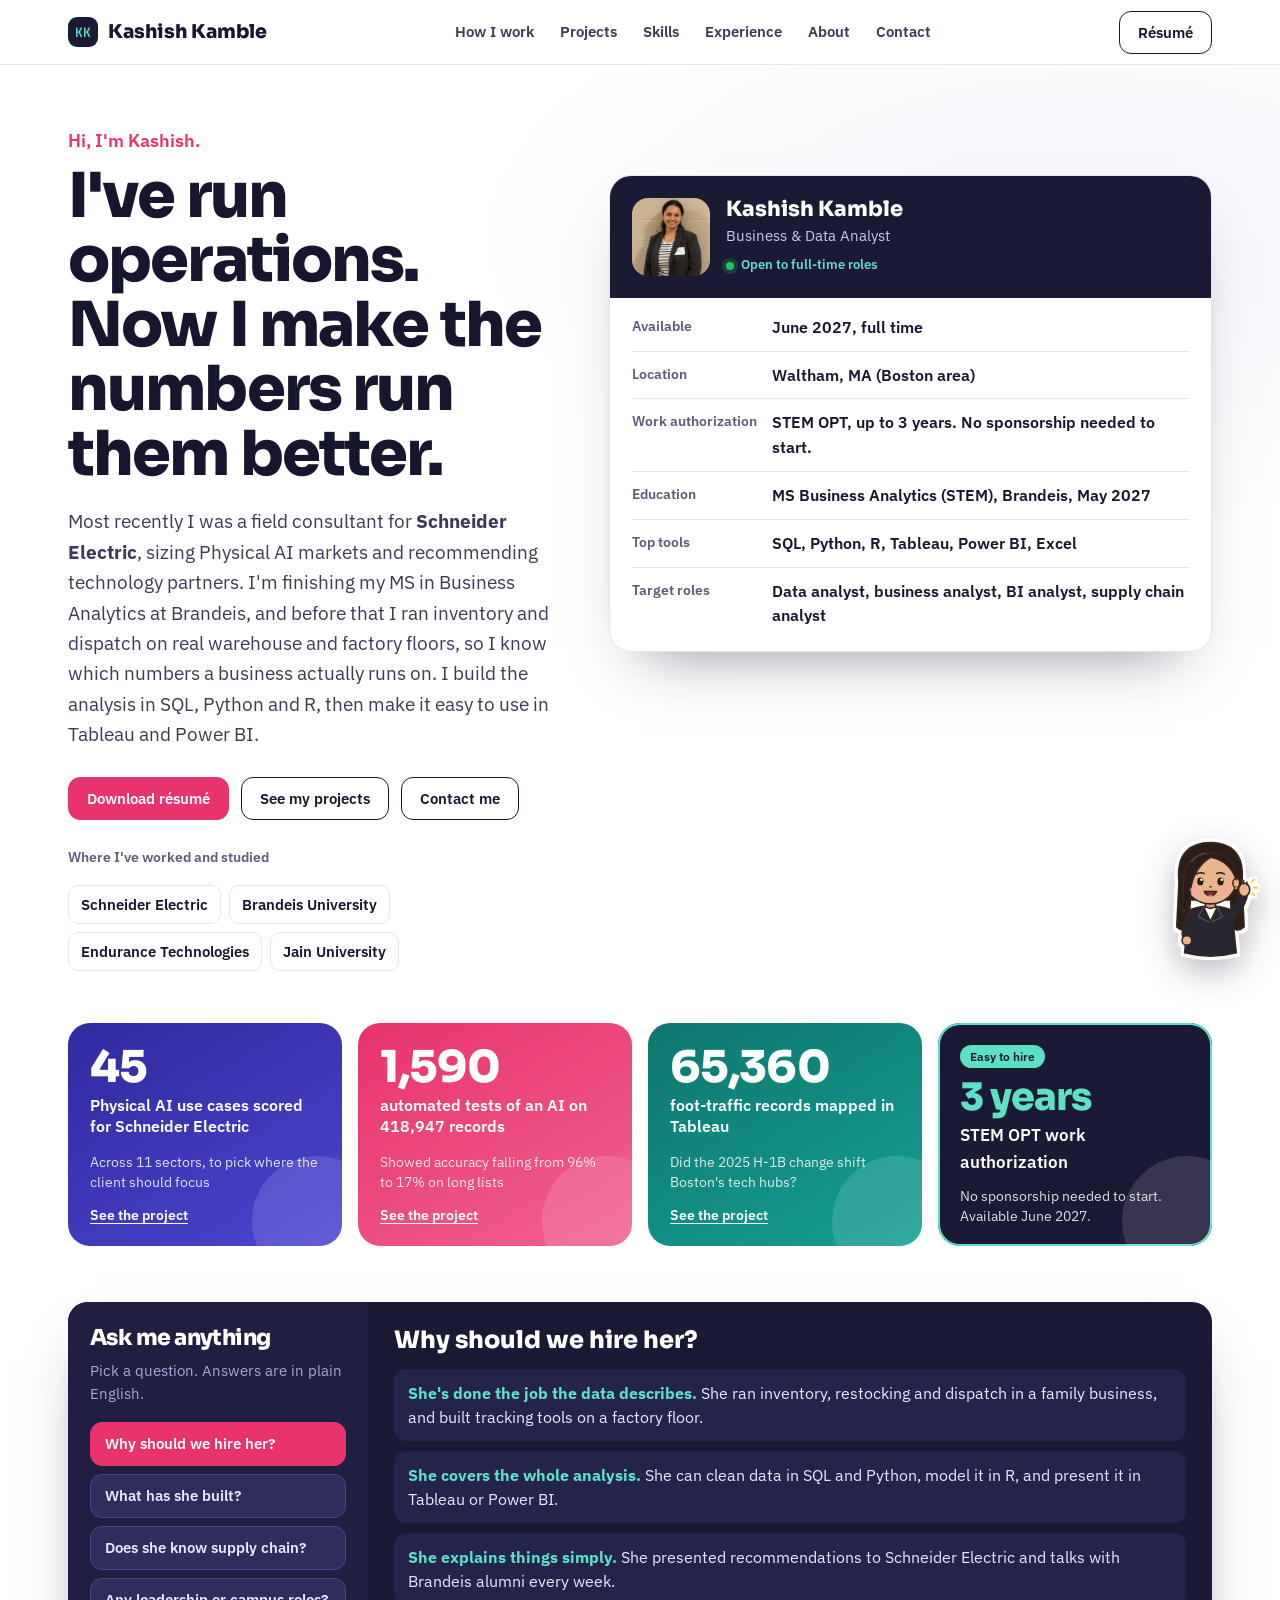
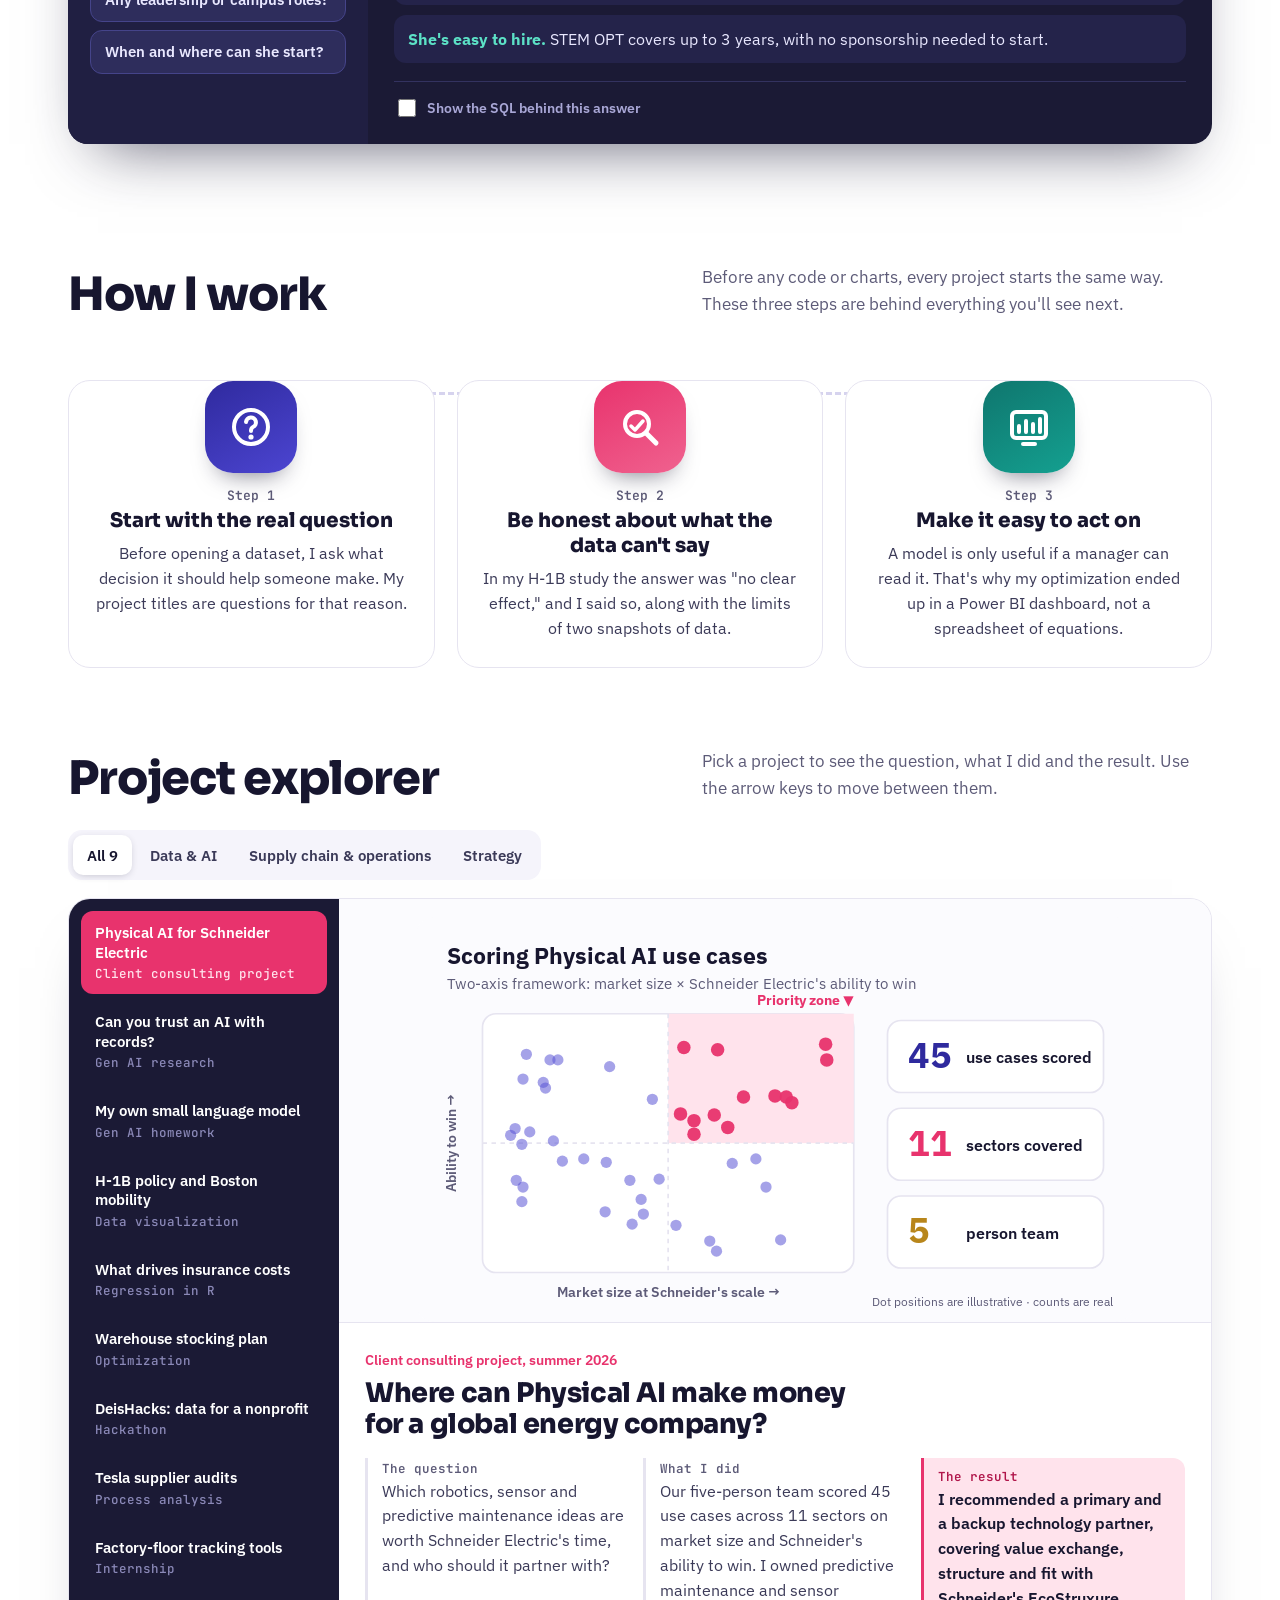
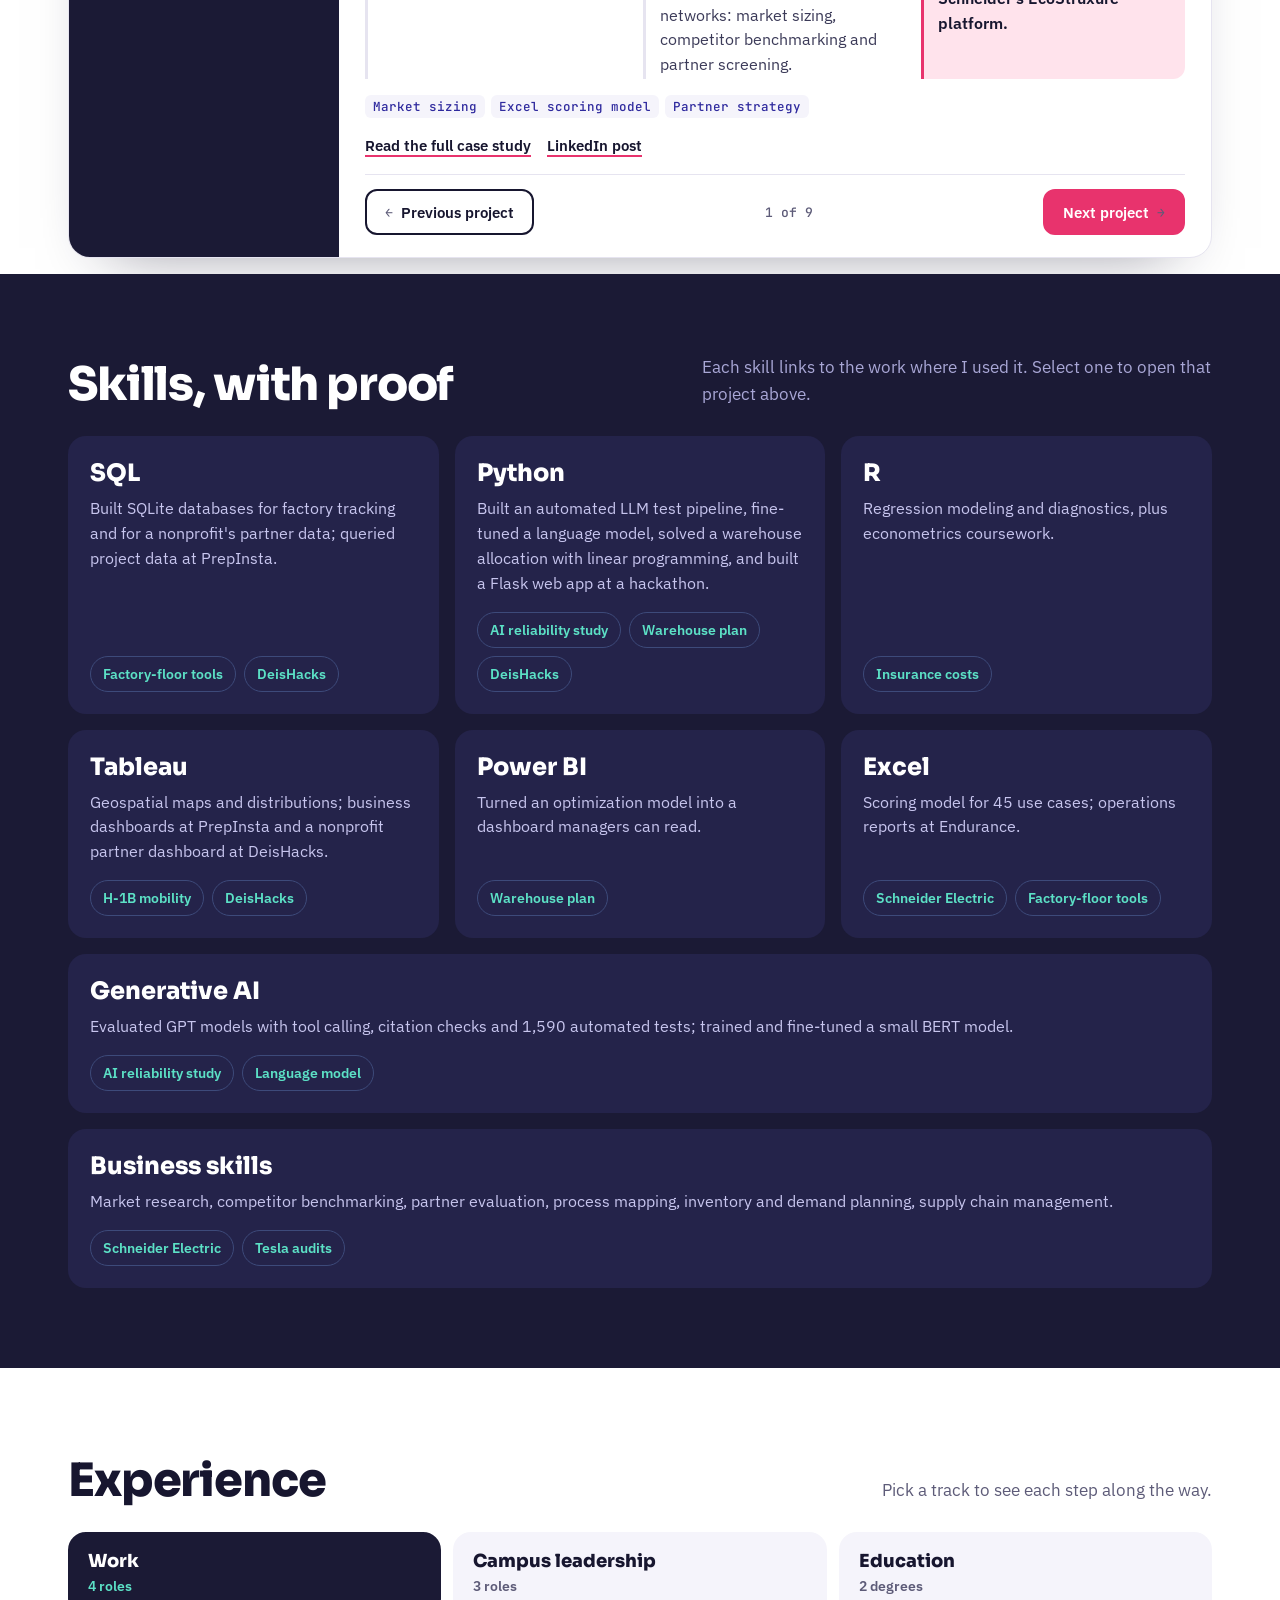
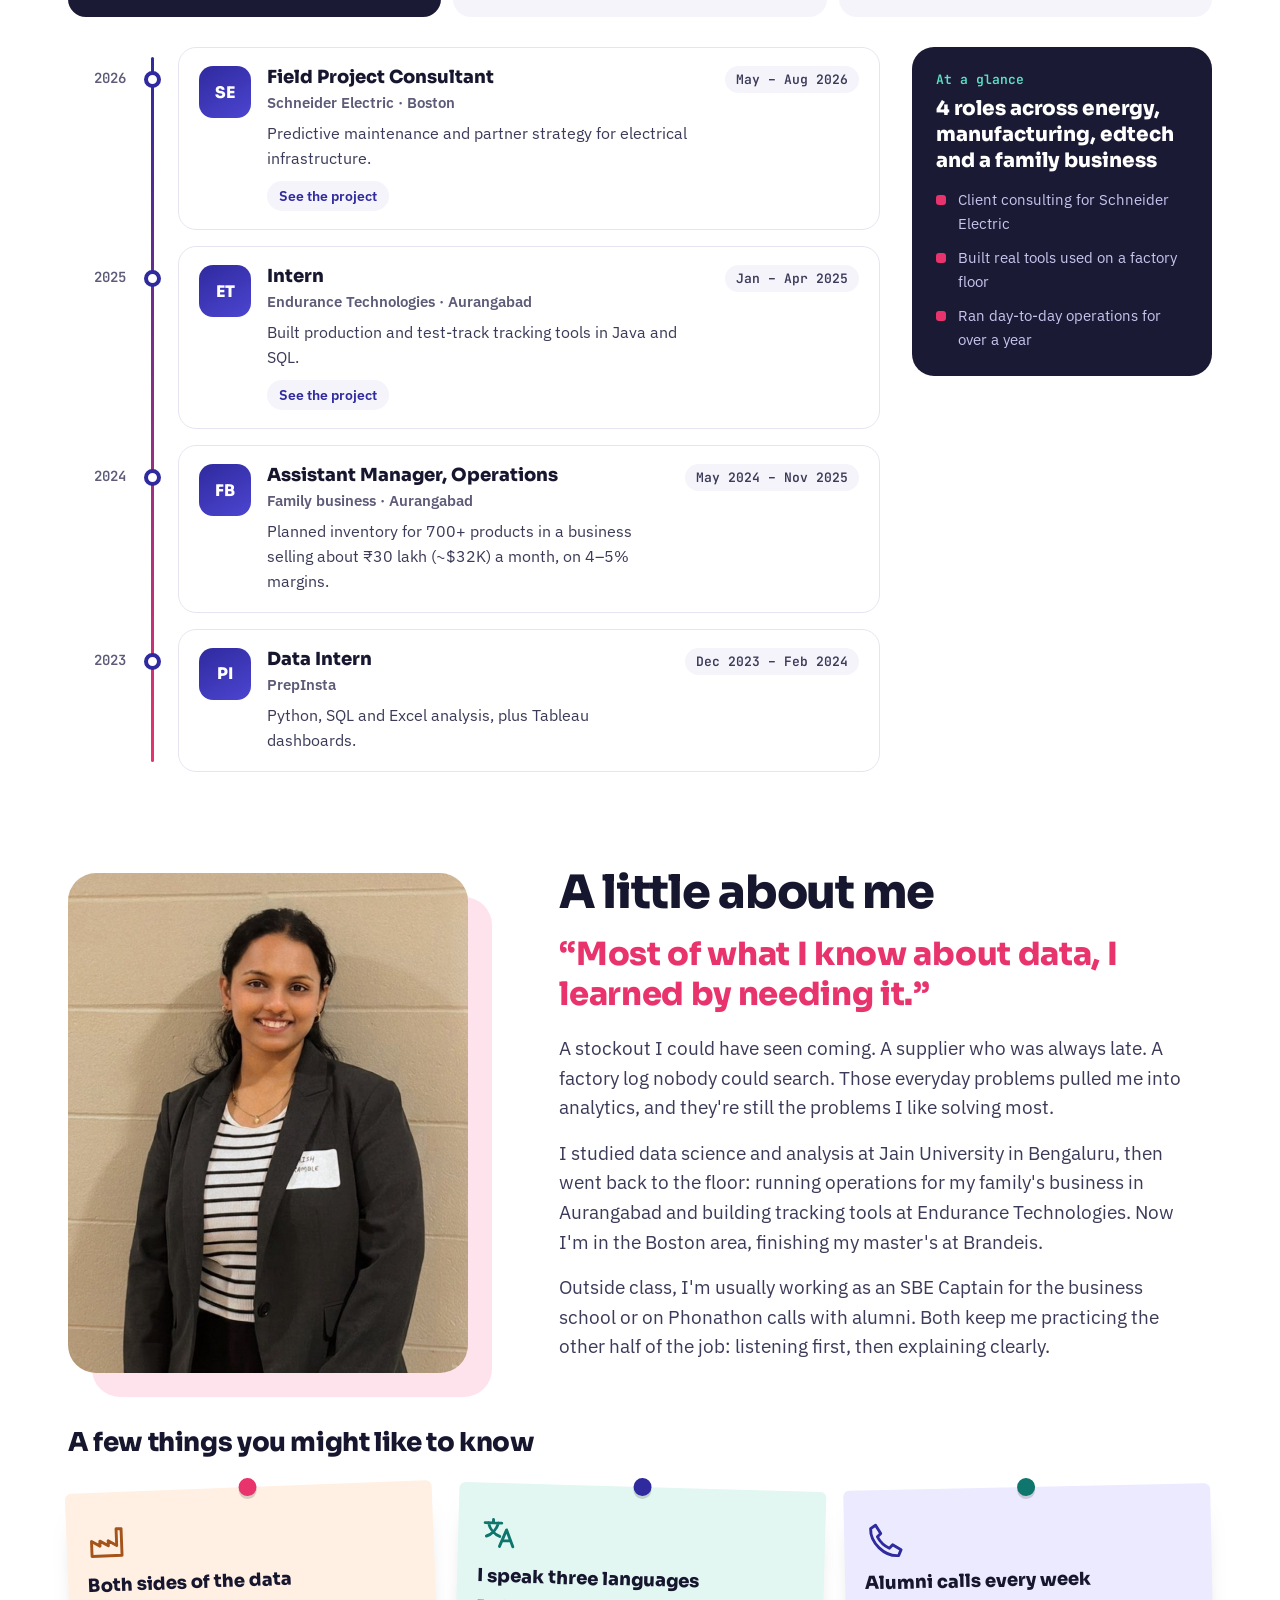
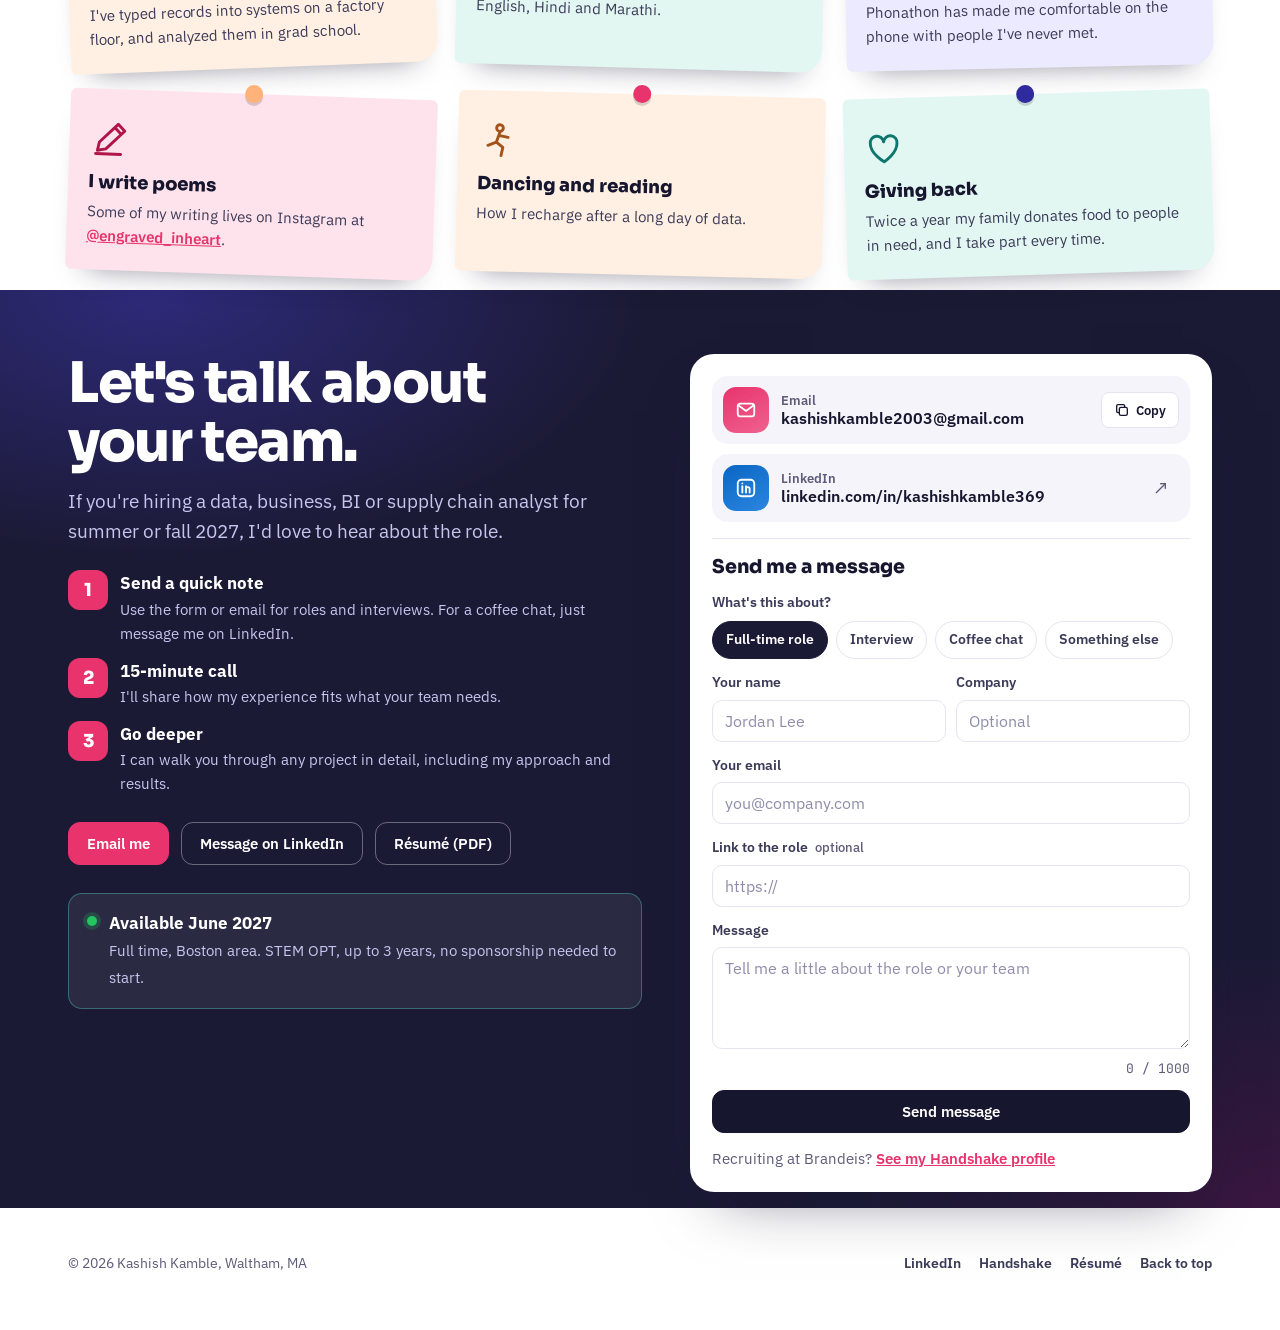
==== commit 4080c8bd: "Add files via upload" ====
--- a/index.html
+++ b/index.html
@@ -5,14 +5,14 @@
 <meta name="viewport" content="width=device-width, initial-scale=1">
 <meta name="color-scheme" content="light only">
 <title>Kashish Kamble | Business &amp; Data Analyst</title>
-<meta name="description" content="Kashish Kamble, Business and Data Analyst. MS Business Analytics at Brandeis (May 2027). Projects in SQL, Python, R, Tableau, Power BI and Gen AI.">
+<meta name="author" content="Kashish Kamble"><meta name="description" content="Kashish Kamble, Business and Data Analyst. MS Business Analytics at Brandeis (May 2027). Projects in SQL, Python, R, Tableau, Power BI and Gen AI.">
 <meta name="theme-color" content="#1b1a35">
 <link rel="canonical" href="https://kashishkailaskamble369.github.io/">
 <meta property="og:type" content="website">
 <meta property="og:url" content="https://kashishkailaskamble369.github.io/">
 <meta property="og:title" content="Kashish Kamble | Business &amp; Data Analyst">
 <meta property="og:description" content="Business & data analyst, available June 2027. Schneider Electric field project, Brandeis MSBA, SQL, Python, Tableau, Power BI.">
-<meta property="og:image" content="https://kashishkailaskamble369.github.io/og-image.png">
+<meta property="og:image" content="https://kashishkailaskamble369.github.io/og-card.png">
 <meta property="og:image:width" content="1200"><meta property="og:image:height" content="630">
 <meta name="twitter:card" content="summary_large_image">
 <link rel="icon" type="image/svg+xml" href="favicon.svg">
@@ -642,7 +642,7 @@
   <div class="hgrid">
   <div>
     <p class="hello">Hi, I'm Kashish.</p>
-    <h1>Business &amp; data analyst who turns messy numbers into clear decisions.</h1>
+    <h1>I've run operations. Now I make the numbers run them better.</h1>
     <p class="lead">Most recently I was a field consultant for <b>Schneider Electric</b>, sizing Physical AI markets and recommending technology partners. I'm finishing my MS in Business Analytics at Brandeis, and before that I ran inventory and dispatch on real warehouse and factory floors, so I know which numbers a business actually runs on. I build the analysis in SQL, Python and R, then make it easy to use in Tableau and Power BI.</p>
     <div class="cta"><a class="btn main" href="Kashish_Kamble_Resume.pdf" target="_blank" rel="noopener">Download résumé</a><a class="btn" href="#projects">See my projects</a><a class="btn" href="#contact">Contact me</a></div>
     <div class="names"><p>Where I've worked and studied</p><span>Schneider Electric</span><span>Brandeis University</span><span>Endurance Technologies</span><span>Jain University</span></div>
@@ -696,7 +696,7 @@
 <section class="page" id="projects" data-title="Projects" aria-labelledby="p-h"><div class="wrap">
   <div class="sh"><h2 id="p-h">Project explorer</h2><p>Pick a project to see the question, what I did and the result. Use the arrow keys to move between them.</p></div>
   <div class="seg" role="group" aria-label="Filter projects">
-    <button type="button" data-f="all" aria-pressed="true">All 8</button>
+    <button type="button" data-f="all" aria-pressed="true">All 9</button>
     <button type="button" data-f="data" aria-pressed="false">Data &amp; AI</button>
     <button type="button" data-f="supply" aria-pressed="false">Supply chain &amp; operations</button>
     <button type="button" data-f="strategy" aria-pressed="false">Strategy</button>
@@ -728,16 +728,17 @@
     <template data-k="supply-chain-optimization"><svg viewBox="0 0 640 360" xmlns="http://www.w3.org/2000/svg" role="img" aria-label="Supply chain optimization network"><title>Supply chain optimization network</title><rect width="640" height="360" rx="18" fill="#fbfbfe"/><defs><marker id="ah" viewBox="0 0 10 10" refX="8" refY="5" markerWidth="7" markerHeight="7" orient="auto-start-reverse"><path d="M0,0 L10,5 L0,10 z" fill="#5b55d6"/></marker></defs><text x="28" y="42" font-size="20" fill="#17162f" font-weight="700" text-anchor="start" font-family="IBM Plex Sans, system-ui, Arial, sans-serif" >Lowest-cost inventory allocation</text><text x="28" y="64" font-size="13" fill="#5d5b78" font-weight="400" text-anchor="start" font-family="IBM Plex Sans, system-ui, Arial, sans-serif" >Python linear programming → Power BI view for managers</text><rect x="40" y="96" width="140" height="44" rx="12" fill="#eceaff" stroke="#eceaff" stroke-width="1.5"/><text x="110" y="124" font-size="14" fill="#2f2a9e" font-weight="700" text-anchor="middle" font-family="IBM Plex Sans, system-ui, Arial, sans-serif" >Warehouse A</text><rect x="40" y="176" width="140" height="44" rx="12" fill="#eceaff" stroke="#eceaff" stroke-width="1.5"/><text x="110" y="204" font-size="14" fill="#2f2a9e" font-weight="700" text-anchor="middle" font-family="IBM Plex Sans, system-ui, Arial, sans-serif" >Warehouse B</text><rect x="40" y="256" width="140" height="44" rx="12" fill="#eceaff" stroke="#eceaff" stroke-width="1.5"/><text x="110" y="284" font-size="14" fill="#2f2a9e" font-weight="700" text-anchor="middle" font-family="IBM Plex Sans, system-ui, Arial, sans-serif" >Warehouse C</text><rect x="460" y="84" width="132" height="40" rx="12" fill="#fff0e3" stroke="#fff0e3" stroke-width="1.5"/><text x="526" y="109" font-size="14" fill="#a4541a" font-weight="700" text-anchor="middle" font-family="IBM Plex Sans, system-ui, Arial, sans-serif" >Market 1</text><rect x="460" y="148" width="132" height="40" rx="12" fill="#fff0e3" stroke="#fff0e3" stroke-width="1.5"/><text x="526" y="173" font-size="14" fill="#a4541a" font-weight="700" text-anchor="middle" font-family="IBM Plex Sans, system-ui, Arial, sans-serif" >Market 2</text><rect x="460" y="212" width="132" height="40" rx="12" fill="#fff0e3" stroke="#fff0e3" stroke-width="1.5"/><text x="526" y="237" font-size="14" fill="#a4541a" font-weight="700" text-anchor="middle" font-family="IBM Plex Sans, system-ui, Arial, sans-serif" >Market 3</text><rect x="460" y="276" width="132" height="40" rx="12" fill="#fff0e3" stroke="#fff0e3" stroke-width="1.5"/><text x="526" y="301" font-size="14" fill="#a4541a" font-weight="700" text-anchor="middle" font-family="IBM Plex Sans, system-ui, Arial, sans-serif" >Market 4</text><path d="M180,120 C320,120 320,104 458,104" fill="none" stroke="#5b55d6" stroke-width="4.800000000000001" opacity=".55"/><path d="M180,120 C320,120 320,168 458,168" fill="none" stroke="#5b55d6" stroke-width="3.2" opacity=".55"/><path d="M180,200 C320,200 320,168 458,168" fill="none" stroke="#5b55d6" stroke-width="2.4000000000000004" opacity=".55"/><path d="M180,200 C320,200 320,232 458,232" fill="none" stroke="#5b55d6" stroke-width="4.800000000000001" opacity=".55"/><path d="M180,280 C320,280 320,232 458,232" fill="none" stroke="#5b55d6" stroke-width="2.4000000000000004" opacity=".55"/><path d="M180,280 C320,280 320,296 458,296" fill="none" stroke="#5b55d6" stroke-width="4.800000000000001" opacity=".55"/><path d="M180,120 C320,120 320,296 458,296" fill="none" stroke="#5b55d6" stroke-width="1.6" opacity=".55"/><rect x="250" y="86" width="140" height="32" rx="12" fill="#fff" stroke="#e6e4f0" stroke-width="1.5"/><text x="320" y="107" font-size="12.5" fill="#e8336d" font-weight="700" text-anchor="middle" font-family="IBM Plex Sans, system-ui, Arial, sans-serif" >minimize total cost</text><text x="320" y="330" font-size="12.5" fill="#5d5b78" font-weight="600" text-anchor="middle" font-family="IBM Plex Sans, system-ui, Arial, sans-serif" >subject to warehouse capacity and market demand</text><text x="620" y="346" text-anchor="end" font-size="11" fill="#5d5b78" font-family="IBM Plex Sans, system-ui, Arial, sans-serif">Illustrative network · not actual project data</text></svg></template>
     <template data-k="tesla-supplier-audit"><svg viewBox="0 0 640 360" xmlns="http://www.w3.org/2000/svg" role="img" aria-label="Tesla supplier audit value stream map"><title>Tesla supplier audit value stream map</title><rect width="640" height="360" rx="18" fill="#fbfbfe"/><defs><marker id="ah" viewBox="0 0 10 10" refX="8" refY="5" markerWidth="7" markerHeight="7" orient="auto-start-reverse"><path d="M0,0 L10,5 L0,10 z" fill="#5b55d6"/></marker></defs><text x="28" y="42" font-size="20" fill="#17162f" font-weight="700" text-anchor="start" font-family="IBM Plex Sans, system-ui, Arial, sans-serif" >Supplier audit value stream</text><text x="28" y="64" font-size="13" fill="#5d5b78" font-weight="400" text-anchor="start" font-family="IBM Plex Sans, system-ui, Arial, sans-serif" >Where findings can lose time or visibility on the way to a fix</text><rect x="22" y="130" width="108" height="70" rx="12" fill="#eceaff" stroke="#eceaff" stroke-width="1.5"/><text x="76" y="160" font-size="13" fill="#2f2a9e" font-weight="700" text-anchor="middle" font-family="IBM Plex Sans, system-ui, Arial, sans-serif" >Supplier</text><text x="76" y="178" font-size="13" fill="#2f2a9e" font-weight="700" text-anchor="middle" font-family="IBM Plex Sans, system-ui, Arial, sans-serif" >production</text><line x1="131" y1="165" x2="143" y2="165" stroke="#5b55d6" stroke-width="2.5" marker-end="url(#ah)"/><rect x="146" y="130" width="108" height="70" rx="12" fill="#eceaff" stroke="#eceaff" stroke-width="1.5"/><text x="200" y="160" font-size="13" fill="#2f2a9e" font-weight="700" text-anchor="middle" font-family="IBM Plex Sans, system-ui, Arial, sans-serif" >On-site</text><text x="200" y="178" font-size="13" fill="#2f2a9e" font-weight="700" text-anchor="middle" font-family="IBM Plex Sans, system-ui, Arial, sans-serif" >audit</text><line x1="255" y1="165" x2="267" y2="165" stroke="#5b55d6" stroke-width="2.5" marker-end="url(#ah)"/><rect x="270" y="130" width="108" height="70" rx="12" fill="#eceaff" stroke="#eceaff" stroke-width="1.5"/><text x="324" y="160" font-size="13" fill="#2f2a9e" font-weight="700" text-anchor="middle" font-family="IBM Plex Sans, system-ui, Arial, sans-serif" >Scoring</text><text x="324" y="178" font-size="13" fill="#2f2a9e" font-weight="700" text-anchor="middle" font-family="IBM Plex Sans, system-ui, Arial, sans-serif" >& reporting</text><line x1="379" y1="165" x2="391" y2="165" stroke="#5b55d6" stroke-width="2.5" marker-end="url(#ah)"/><rect x="394" y="130" width="108" height="70" rx="12" fill="#eceaff" stroke="#eceaff" stroke-width="1.5"/><text x="448" y="160" font-size="13" fill="#2f2a9e" font-weight="700" text-anchor="middle" font-family="IBM Plex Sans, system-ui, Arial, sans-serif" >Internal</text><text x="448" y="178" font-size="13" fill="#2f2a9e" font-weight="700" text-anchor="middle" font-family="IBM Plex Sans, system-ui, Arial, sans-serif" >evaluation</text><line x1="503" y1="165" x2="515" y2="165" stroke="#5b55d6" stroke-width="2.5" marker-end="url(#ah)"/><rect x="518" y="130" width="108" height="70" rx="12" fill="#ffe3ec" stroke="#ffe3ec" stroke-width="1.5"/><text x="572" y="160" font-size="13" fill="#e8336d" font-weight="700" text-anchor="middle" font-family="IBM Plex Sans, system-ui, Arial, sans-serif" >Corrective</text><text x="572" y="178" font-size="13" fill="#e8336d" font-weight="700" text-anchor="middle" font-family="IBM Plex Sans, system-ui, Arial, sans-serif" >action plan</text><path d="M570,202 C570,280 80,280 80,204" fill="none" stroke="#e8336d" stroke-width="2.2" stroke-dasharray="6 5" marker-end="url(#ah)"/><text x="325" y="296" font-size="13" fill="#e8336d" font-weight="700" text-anchor="middle" font-family="IBM Plex Sans, system-ui, Arial, sans-serif" >Re-evaluation loop when remediation falls short</text><circle cx="270" cy="116" r="11" fill="#ffb37a"/><text x="270" y="121" font-size="14" fill="#17162f" font-weight="700" text-anchor="middle" font-family="IBM Plex Sans, system-ui, Arial, sans-serif" >!</text><circle cx="394" cy="116" r="11" fill="#ffb37a"/><text x="394" y="121" font-size="14" fill="#17162f" font-weight="700" text-anchor="middle" font-family="IBM Plex Sans, system-ui, Arial, sans-serif" >!</text><text x="332" y="92" font-size="12" fill="#5d5b78" font-weight="600" text-anchor="middle" font-family="IBM Plex Sans, system-ui, Arial, sans-serif" >handoffs where delays & data gaps appear</text><text x="620" y="346" text-anchor="end" font-size="11" fill="#5d5b78" font-family="IBM Plex Sans, system-ui, Arial, sans-serif">Simplified from the project's value stream map</text></svg></template>
     <template data-k="endurance-traceability"><svg viewBox="0 0 640 360" xmlns="http://www.w3.org/2000/svg" role="img" aria-label="Endurance Technologies traceability workflow"><title>Endurance Technologies traceability workflow</title><rect width="640" height="360" rx="18" fill="#fbfbfe"/><defs><marker id="ah" viewBox="0 0 10 10" refX="8" refY="5" markerWidth="7" markerHeight="7" orient="auto-start-reverse"><path d="M0,0 L10,5 L0,10 z" fill="#5b55d6"/></marker></defs><text x="28" y="42" font-size="20" fill="#17162f" font-weight="700" text-anchor="start" font-family="IBM Plex Sans, system-ui, Arial, sans-serif" >From paper logs to live records</text><text x="28" y="64" font-size="13" fill="#5d5b78" font-weight="400" text-anchor="start" font-family="IBM Plex Sans, system-ui, Arial, sans-serif" >Endurance Technologies · EV test-track traceability</text><rect x="28" y="100" width="150" height="170" rx="12" fill="#fff" stroke="#e6e4f0" stroke-width="1.5"/><text x="103" y="126" font-size="13" fill="#e8336d" font-weight="700" text-anchor="middle" font-family="IBM Plex Sans, system-ui, Arial, sans-serif" >Before</text><rect x="52" y="144" width="100" height="8" rx="4" fill="#e6e4f0"/><rect x="52" y="166" width="76" height="8" rx="4" fill="#e6e4f0"/><rect x="52" y="188" width="100" height="8" rx="4" fill="#e6e4f0"/><rect x="52" y="210" width="76" height="8" rx="4" fill="#e6e4f0"/><rect x="52" y="232" width="100" height="8" rx="4" fill="#e6e4f0"/><text x="103" y="260" font-size="12" fill="#5d5b78" font-weight="600" text-anchor="middle" font-family="IBM Plex Sans, system-ui, Arial, sans-serif" >manual paper records</text><line x1="182" y1="185" x2="214" y2="185" stroke="#5b55d6" stroke-width="2.5" marker-end="url(#ah)"/><rect x="218" y="140" width="120" height="90" rx="12" fill="#eceaff" stroke="#eceaff" stroke-width="1.5"/><text x="278" y="178" font-size="13" fill="#2f2a9e" font-weight="700" text-anchor="middle" font-family="IBM Plex Sans, system-ui, Arial, sans-serif" >Java data-</text><text x="278" y="196" font-size="13" fill="#2f2a9e" font-weight="700" text-anchor="middle" font-family="IBM Plex Sans, system-ui, Arial, sans-serif" >entry tool</text><line x1="340" y1="185" x2="370" y2="185" stroke="#5b55d6" stroke-width="2.5" marker-end="url(#ah)"/><ellipse cx="430" cy="150" rx="52" ry="14" fill="#2f2a9e"/><rect x="378" y="150" width="104" height="70" fill="#2f2a9e"/><ellipse cx="430" cy="220" rx="52" ry="14" fill="#2f2a9e"/><text x="430" y="194" font-size="15" fill="#fff" font-weight="700" text-anchor="middle" font-family="IBM Plex Sans, system-ui, Arial, sans-serif" >SQLite</text><line x1="484" y1="165" x2="516" y2="130" stroke="#5b55d6" stroke-width="2.5" marker-end="url(#ah)"/><line x1="484" y1="205" x2="516" y2="240" stroke="#5b55d6" stroke-width="2.5" marker-end="url(#ah)"/><rect x="520" y="100" width="100" height="58" rx="12" fill="#fff0e3" stroke="#fff0e3" stroke-width="1.5"/><text x="570" y="125" font-size="12.5" fill="#a4541a" font-weight="700" text-anchor="middle" font-family="IBM Plex Sans, system-ui, Arial, sans-serif" >Supervisor</text><text x="570" y="142" font-size="12.5" fill="#a4541a" font-weight="700" text-anchor="middle" font-family="IBM Plex Sans, system-ui, Arial, sans-serif" >live view</text><rect x="520" y="212" width="100" height="58" rx="12" fill="#ffe3ec" stroke="#ffe3ec" stroke-width="1.5"/><text x="570" y="237" font-size="12.5" fill="#e8336d" font-weight="700" text-anchor="middle" font-family="IBM Plex Sans, system-ui, Arial, sans-serif" >Automated</text><text x="570" y="254" font-size="12.5" fill="#e8336d" font-weight="700" text-anchor="middle" font-family="IBM Plex Sans, system-ui, Arial, sans-serif" >billing</text><text x="320" y="314" font-size="14" fill="#17162f" font-weight="600" text-anchor="middle" font-family="IBM Plex Sans, system-ui, Arial, sans-serif" >Faster bottleneck spotting, no manual billing math</text><text x="620" y="346" text-anchor="end" font-size="11" fill="#5d5b78" font-family="IBM Plex Sans, system-ui, Arial, sans-serif">Simplified workflow diagram</text></svg></template>
+    <template data-k="deishack"><svg viewBox="0 0 640 360" xmlns="http://www.w3.org/2000/svg" role="img" aria-label="DeisHacks 2026 SVP Boston data project"><title>DeisHacks 2026 SVP Boston data project</title><rect width="640" height="360" rx="18" fill="#fbfbfe"/><defs><marker id="ah" viewBox="0 0 10 10" refX="8" refY="5" markerWidth="7" markerHeight="7" orient="auto-start-reverse"><path d="M0,0 L10,5 L0,10 z" fill="#5b55d6"/></marker></defs><text x="28" y="42" font-size="20" fill="#17162f" font-weight="700" text-anchor="start" font-family="IBM Plex Sans, system-ui, Arial, sans-serif" >One source of truth for SVP Boston</text><text x="28" y="64" font-size="13" fill="#5d5b78" font-weight="400" text-anchor="start" font-family="IBM Plex Sans, system-ui, Arial, sans-serif" >DeisHacks 2026 · three connected parts</text><rect x="40" y="100" width="160" height="170" rx="16" fill="#ffe3ec" stroke="#ffe3ec" stroke-width="1.5"/><text x="120" y="136" font-size="18" fill="#e8336d" font-weight="700" text-anchor="middle" font-family="IBM Plex Sans, system-ui, Arial, sans-serif" >Web app</text><text x="120" y="170" font-size="15" fill="#17162f" font-weight="700" text-anchor="middle" font-family="IBM Plex Sans, system-ui, Arial, sans-serif" >Python Flask</text><text x="120" y="190" font-size="12" fill="#5d5b78" font-weight="400" text-anchor="middle" font-family="IBM Plex Sans, system-ui, Arial, sans-serif" >SQLAlchemy, DataTables</text><text x="120" y="240" font-size="12.5" fill="#17162f" font-weight="600" text-anchor="middle" font-family="IBM Plex Sans, system-ui, Arial, sans-serif" >Staff update records</text><rect x="240" y="100" width="160" height="170" rx="16" fill="#eceaff" stroke="#eceaff" stroke-width="1.5"/><text x="320" y="136" font-size="18" fill="#2f2a9e" font-weight="700" text-anchor="middle" font-family="IBM Plex Sans, system-ui, Arial, sans-serif" >Database</text><text x="320" y="170" font-size="15" fill="#17162f" font-weight="700" text-anchor="middle" font-family="IBM Plex Sans, system-ui, Arial, sans-serif" >SQLite</text><text x="320" y="190" font-size="12" fill="#5d5b78" font-weight="400" text-anchor="middle" font-family="IBM Plex Sans, system-ui, Arial, sans-serif" >built in DB Browser</text><text x="320" y="240" font-size="12.5" fill="#17162f" font-weight="600" text-anchor="middle" font-family="IBM Plex Sans, system-ui, Arial, sans-serif" >Nonprofit partner data</text><rect x="440" y="100" width="160" height="170" rx="16" fill="#fff0e3" stroke="#fff0e3" stroke-width="1.5"/><text x="520" y="136" font-size="18" fill="#a4541a" font-weight="700" text-anchor="middle" font-family="IBM Plex Sans, system-ui, Arial, sans-serif" >Dashboard</text><text x="520" y="170" font-size="15" fill="#17162f" font-weight="700" text-anchor="middle" font-family="IBM Plex Sans, system-ui, Arial, sans-serif" >Tableau</text><text x="520" y="190" font-size="12" fill="#5d5b78" font-weight="400" text-anchor="middle" font-family="IBM Plex Sans, system-ui, Arial, sans-serif" >customizable views</text><text x="520" y="240" font-size="12.5" fill="#17162f" font-weight="600" text-anchor="middle" font-family="IBM Plex Sans, system-ui, Arial, sans-serif" >Analyze the partners</text><line x1="202" y1="185" x2="236" y2="185" stroke="#5b55d6" stroke-width="2.5" marker-end="url(#ah)"/><line x1="402" y1="185" x2="436" y2="185" stroke="#5b55d6" stroke-width="2.5" marker-end="url(#ah)"/><rect x="268" y="86" width="104" height="26" rx="13" fill="#e8336d" stroke="#e8336d" stroke-width="1.5"/><text x="320" y="104" font-size="13" fill="#fff" font-weight="700" text-anchor="middle" font-family="IBM Plex Sans, system-ui, Arial, sans-serif" >My part</text><text x="320" y="312" font-size="14" fill="#17162f" font-weight="600" text-anchor="middle" font-family="IBM Plex Sans, system-ui, Arial, sans-serif" >Edit in one place, analyze everywhere</text><text x="620" y="346" text-anchor="end" font-size="11" fill="#5d5b78" font-family="IBM Plex Sans, system-ui, Arial, sans-serif">Sample data stood in for SVP Boston's real records</text></svg></template>
   </div>
 </div></section>
 
 <section class="page band dark" id="skills" data-title="Skills" aria-labelledby="s-h"><div class="wrap">
   <div class="sh light"><h2 id="s-h">Skills, with proof</h2><p>Each skill links to the work where I used it. Select one to open that project above.</p></div>
   <div class="skillgrid">
-    <article class="sk"><h3>SQL</h3><p>Built a SQLite database for factory tracking; queried project data at PrepInsta.</p><div class="used"><button type="button" data-go="endurance-traceability">Factory-floor tools</button></div></article>
-    <article class="sk"><h3>Python</h3><p>Built an automated LLM test pipeline, fine-tuned a language model, and solved a warehouse allocation with linear programming.</p><div class="used"><button type="button" data-go="nursing-home-llm">AI reliability study</button><button type="button" data-go="supply-chain-optimization">Warehouse plan</button></div></article>
+    <article class="sk"><h3>SQL</h3><p>Built SQLite databases for factory tracking and for a nonprofit's partner data; queried project data at PrepInsta.</p><div class="used"><button type="button" data-go="endurance-traceability">Factory-floor tools</button><button type="button" data-go="deishack">DeisHacks</button></div></article>
+    <article class="sk"><h3>Python</h3><p>Built an automated LLM test pipeline, fine-tuned a language model, solved a warehouse allocation with linear programming, and built a Flask web app at a hackathon.</p><div class="used"><button type="button" data-go="nursing-home-llm">AI reliability study</button><button type="button" data-go="supply-chain-optimization">Warehouse plan</button><button type="button" data-go="deishack">DeisHacks</button></div></article>
     <article class="sk"><h3>R</h3><p>Regression modeling and diagnostics, plus econometrics coursework.</p><div class="used"><button type="button" data-go="medical-insurance">Insurance costs</button></div></article>
-    <article class="sk"><h3>Tableau</h3><p>Geospatial maps and distributions; business dashboards at PrepInsta.</p><div class="used"><button type="button" data-go="h1b-policy-mobility">H-1B mobility</button></div></article>
+    <article class="sk"><h3>Tableau</h3><p>Geospatial maps and distributions; business dashboards at PrepInsta and a nonprofit partner dashboard at DeisHacks.</p><div class="used"><button type="button" data-go="h1b-policy-mobility">H-1B mobility</button><button type="button" data-go="deishack">DeisHacks</button></div></article>
     <article class="sk"><h3>Power BI</h3><p>Turned an optimization model into a dashboard managers can read.</p><div class="used"><button type="button" data-go="supply-chain-optimization">Warehouse plan</button></div></article>
     <article class="sk"><h3>Excel</h3><p>Scoring model for 45 use cases; operations reports at Endurance.</p><div class="used"><button type="button" data-go="schneider-physical-ai">Schneider Electric</button><button type="button" data-go="endurance-traceability">Factory-floor tools</button></div></article>
     <article class="sk wide"><h3>Generative AI</h3><p>Evaluated GPT models with tool calling, citation checks and 1,590 automated tests; trained and fine-tuned a small BERT model.</p><div class="used"><button type="button" data-go="nursing-home-llm">AI reliability study</button><button type="button" data-go="genai-language-models">Language model</button></div></article>
@@ -757,7 +758,7 @@
   <ol class="tl" id="xp-work" role="tabpanel" aria-labelledby="xt-work">
     <li><time>2026</time><div class="tc"><span class="lg c1">SE</span><div><h3>Field Project Consultant</h3><p class="org">Schneider Electric · Boston</p><p>Predictive maintenance and partner strategy for electrical infrastructure.</p><button type="button" class="chip" data-go="schneider-physical-ai">See the project</button></div><span class="when">May – Aug 2026</span></div></li>
     <li><time>2025</time><div class="tc"><span class="lg c1">ET</span><div><h3>Intern</h3><p class="org">Endurance Technologies · Aurangabad</p><p>Built production and test-track tracking tools in Java and SQL.</p><button type="button" class="chip" data-go="endurance-traceability">See the project</button></div><span class="when">Jan – Apr 2025</span></div></li>
-    <li><time>2024</time><div class="tc"><span class="lg c1">FB</span><div><h3>Assistant Manager, Operations</h3><p class="org">Family business · Aurangabad</p><p>Ran inventory, dispatch and suppliers, planning purchases from sales data.</p></div><span class="when">May 2024 – Nov 2025</span></div></li>
+    <li><time>2024</time><div class="tc"><span class="lg c1">FB</span><div><h3>Assistant Manager, Operations</h3><p class="org">Family business · Aurangabad</p><p>Planned inventory for 700+ products in a business selling about ₹30 lakh (~$32K) a month, on 4–5% margins.</p></div><span class="when">May 2024 – Nov 2025</span></div></li>
     <li><time>2023</time><div class="tc"><span class="lg c1">PI</span><div><h3>Data Intern</h3><p class="org">PrepInsta</p><p>Python, SQL and Excel analysis, plus Tableau dashboards.</p></div><span class="when">Dec 2023 – Feb 2024</span></div></li>
   </ol>
 
@@ -1026,7 +1027,7 @@
     "<b>Factory-floor tools</b> that replaced paper logs at Endurance Technologies."],
     more:'<a href="#projects">See all projects</a>', sql:"SELECT title FROM projects ORDER BY impact DESC LIMIT 4;" },
   supply: { h:"Does she know supply chain?", li:[
-    "<b>Yes, hands-on.</b> She ran inventory, purchasing, dispatch and suppliers for her family's business.",
+    "<b>Yes, hands-on.</b> She planned inventory for 700+ products in her family's business (about ₹30 lakh, ~$32K, in monthly sales) on 4–5% margins, so every stockout or overstock showed up in profit.",
     "<b>On the factory floor</b> at Endurance Technologies, she built production and test-track tracking tools.",
     "<b>In class</b> she optimized warehouse stocking with linear programming and mapped Tesla's supplier audits."],
     more:'The project explorer below is now filtered to supply chain work. <a href="#projects">Jump to it</a>', sql:"SELECT project FROM work WHERE area = 'supply chain';", hl:"supply" },
@@ -1094,6 +1095,12 @@
   d:"I modeled the decision with linear programming in Python, with warehouse capacity and market demand as limits, and showed the plan in Power BI.",
   r:"A lowest-cost allocation plan that managers can read in a dashboard, not a spreadsheet of equations.",
   tools:["Python","Linear programming","Power BI"],case:"projects/supply-chain-optimization.html",post:"https://www.linkedin.com/posts/kashishkamble369_final-project-supply-chain-management-for-ugcPost-7260168075734319105-XyU1/"},
+ {k:"deishack",t:"DeisHacks: data for a nonprofit",kind:"Hackathon, spring 2026",cat:"data",
+  h:"How can a nonprofit keep its partner data in one place, and actually use it?",
+  q:"SVP Boston needed one reliable home for information about its nonprofit partners, an easy way to update it, and a way to analyze it.",
+  d:"In a team of three at DeisHacks 2026, I built the SQLite database in DB Browser, the single source of truth. The team connected it to a Python Flask web app (SQLAlchemy, DataTables) for editing and a Tableau dashboard for analysis. Sample data stood in for the real records.",
+  r:"A working three-part prototype: update the data once in the web app and the dashboard reflects it. Next step would be deploying the app and publishing the dashboard.",
+  tools:["SQLite","Python Flask","Tableau"],case:"projects/deishack.html",post:"https://devpost.com/software/svp-boston-activating-impact-through-data",postLabel:"Devpost page and demo video"},
  {k:"tesla-supplier-audit",t:"Tesla supplier audits",kind:"Process analysis, spring 2026",cat:"supply strategy",
   h:"Where do Tesla's supplier audits slow down?",
   q:"Where does a supplier audit lose time or visibility on its way to a corrective action plan?",
@@ -1124,7 +1131,7 @@
   document.getElementById('pdid').textContent = p.d;
   document.getElementById('pres').textContent = p.r;
   document.getElementById('ptools').innerHTML = p.tools.map(x=>`<li>${x}</li>`).join('');
-  document.getElementById('plinks').innerHTML = `<a href="${p.case}">Read the full case study</a>` + (p.post?`<a href="${p.post}" target="_blank" rel="noopener">LinkedIn post</a>`:'');
+  document.getElementById('plinks').innerHTML = `<a href="${p.case}">Read the full case study</a>` + (p.post?`<a href="${p.post}" target="_blank" rel="noopener">${p.postLabel || 'LinkedIn post'}</a>`:'');
   document.getElementById('pcount').textContent = `${idx+1} of ${list.length}`;
   panel.setAttribute('aria-labelledby', 'tab-'+idx);
   panel.classList.remove('swap'); void panel.offsetWidth; panel.classList.add('swap'); }
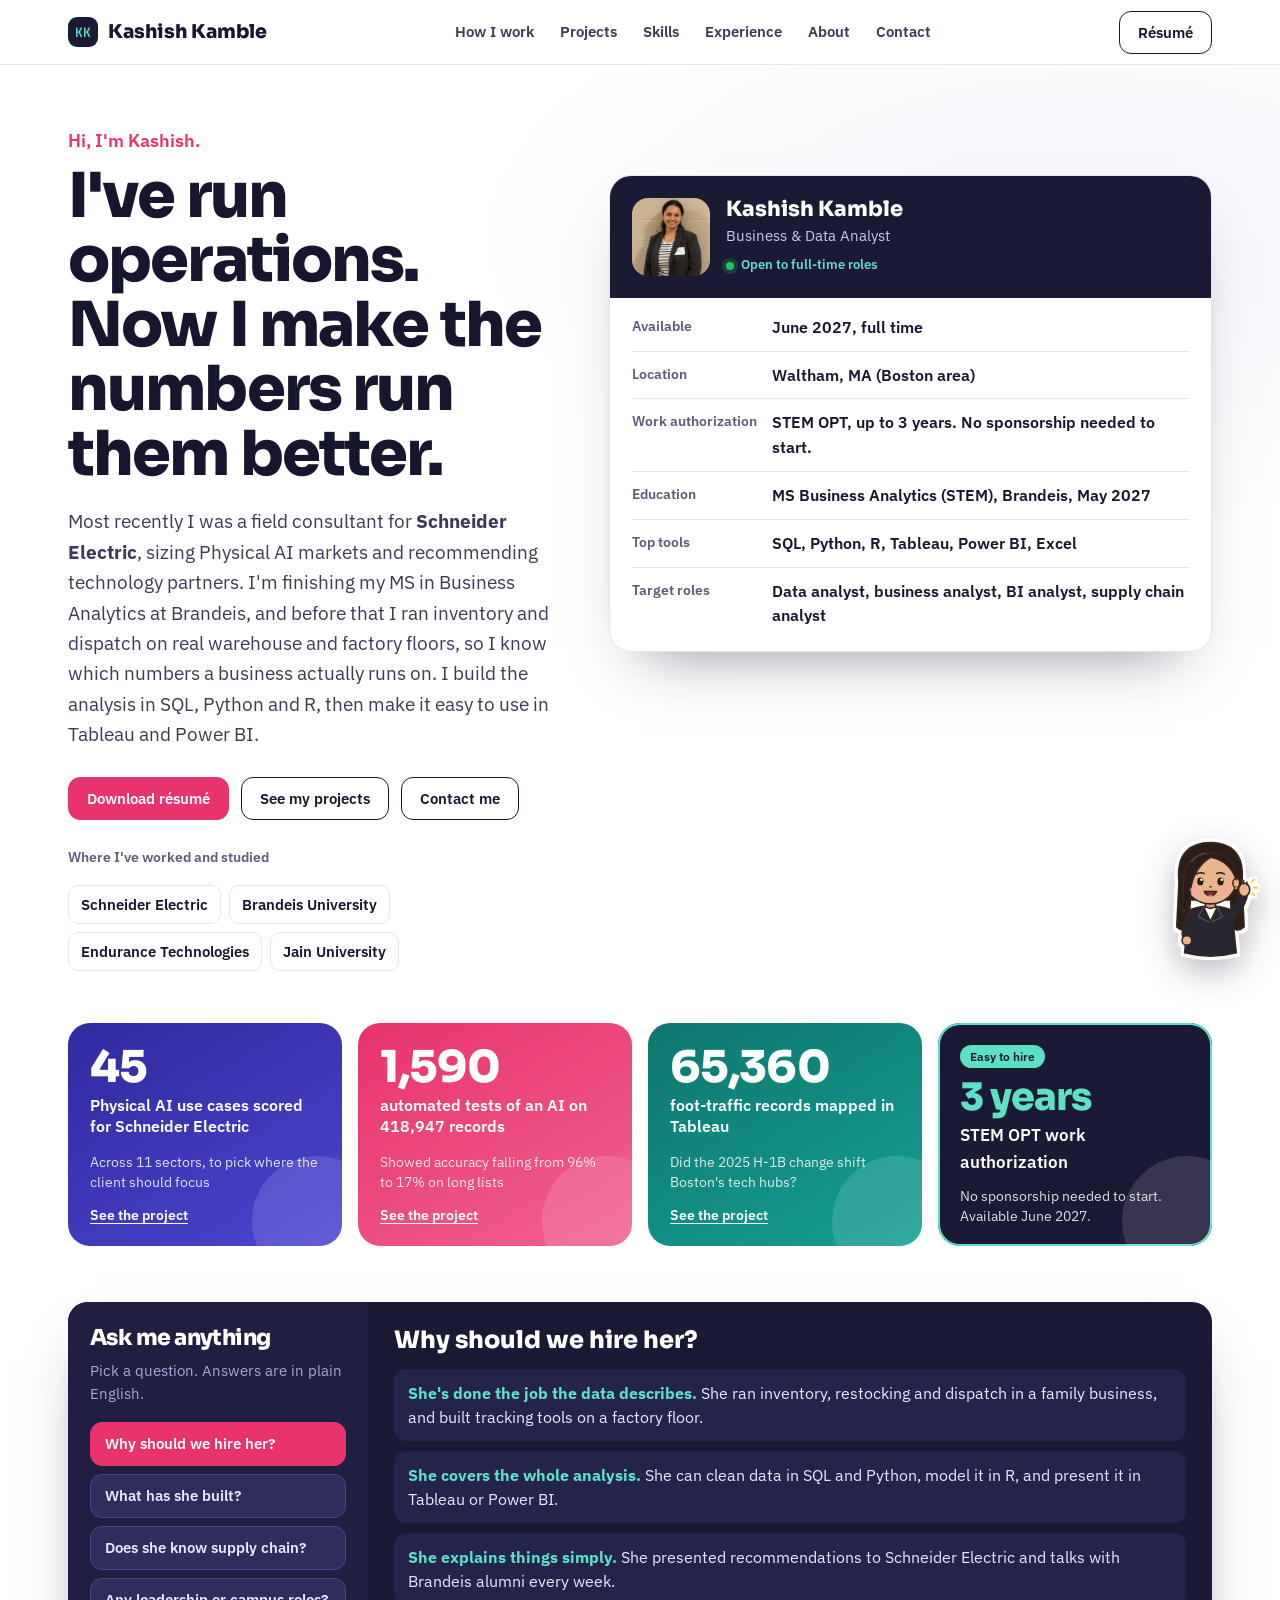
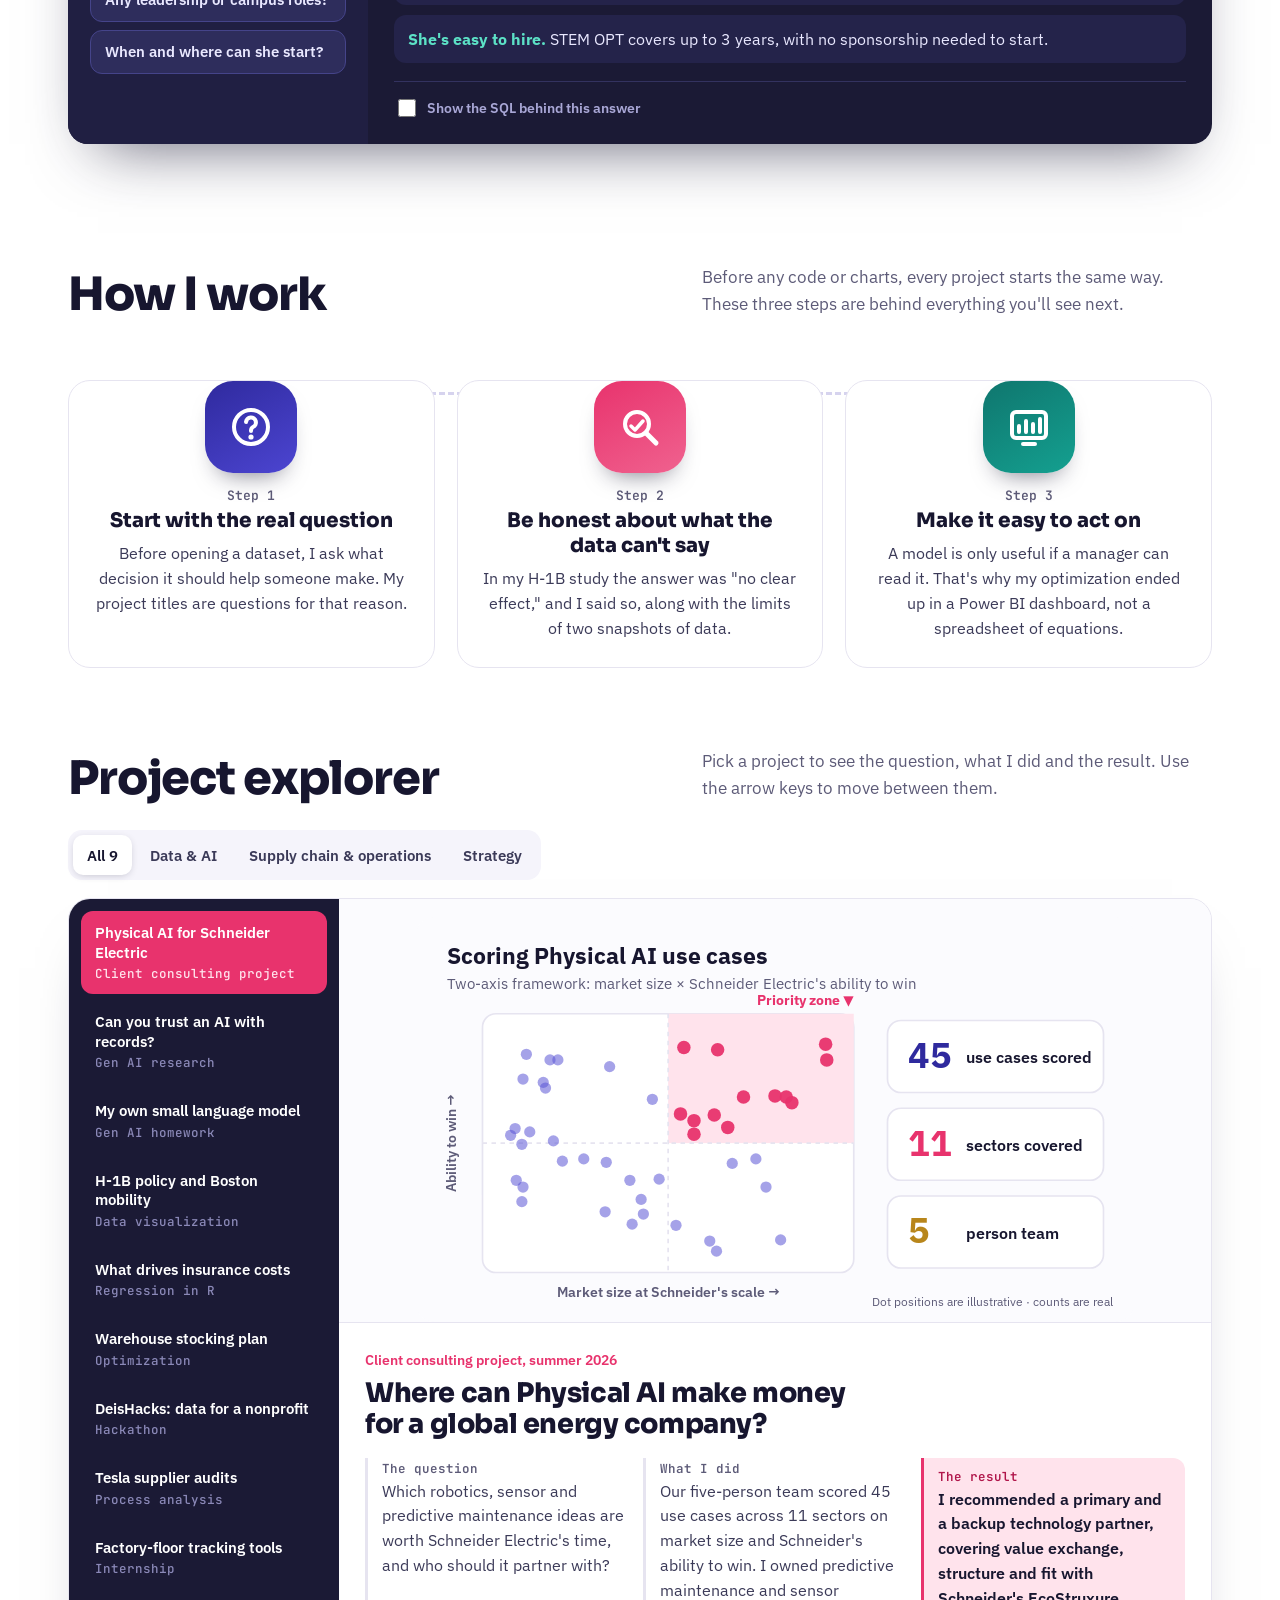
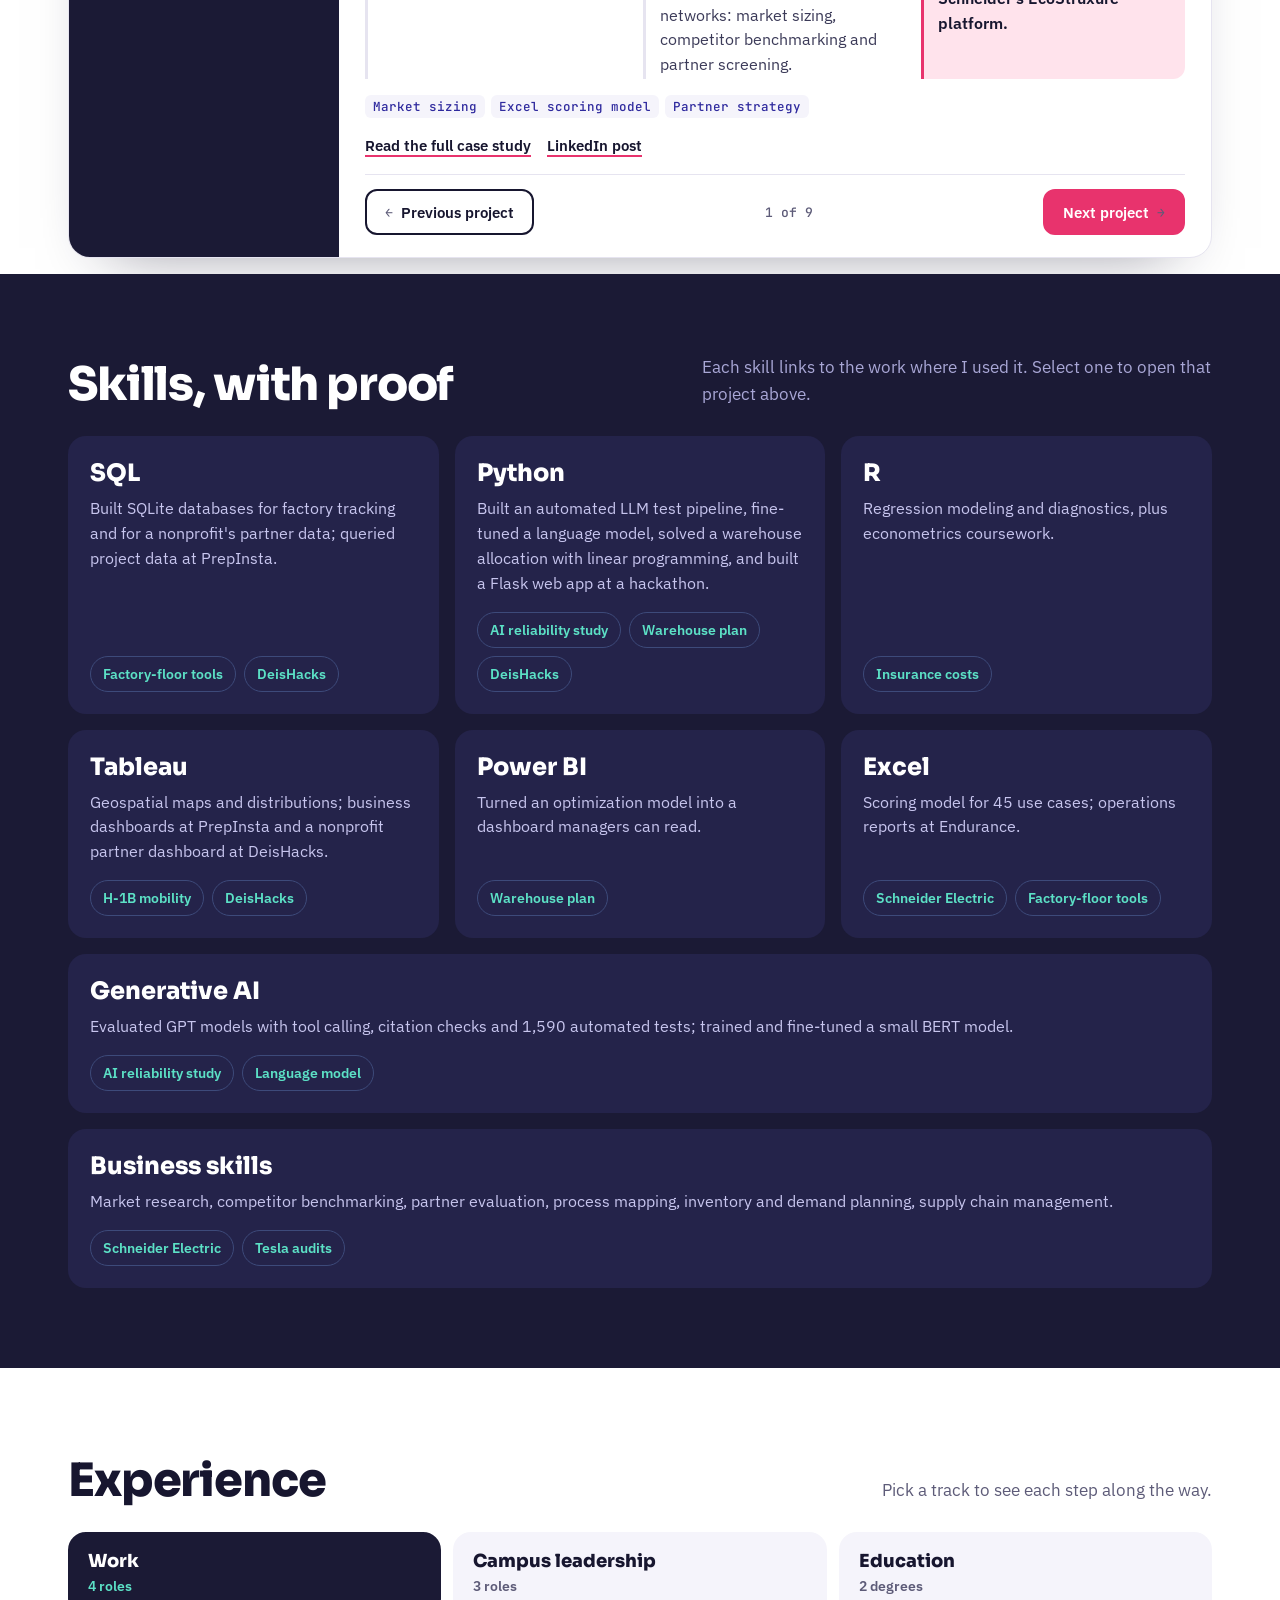
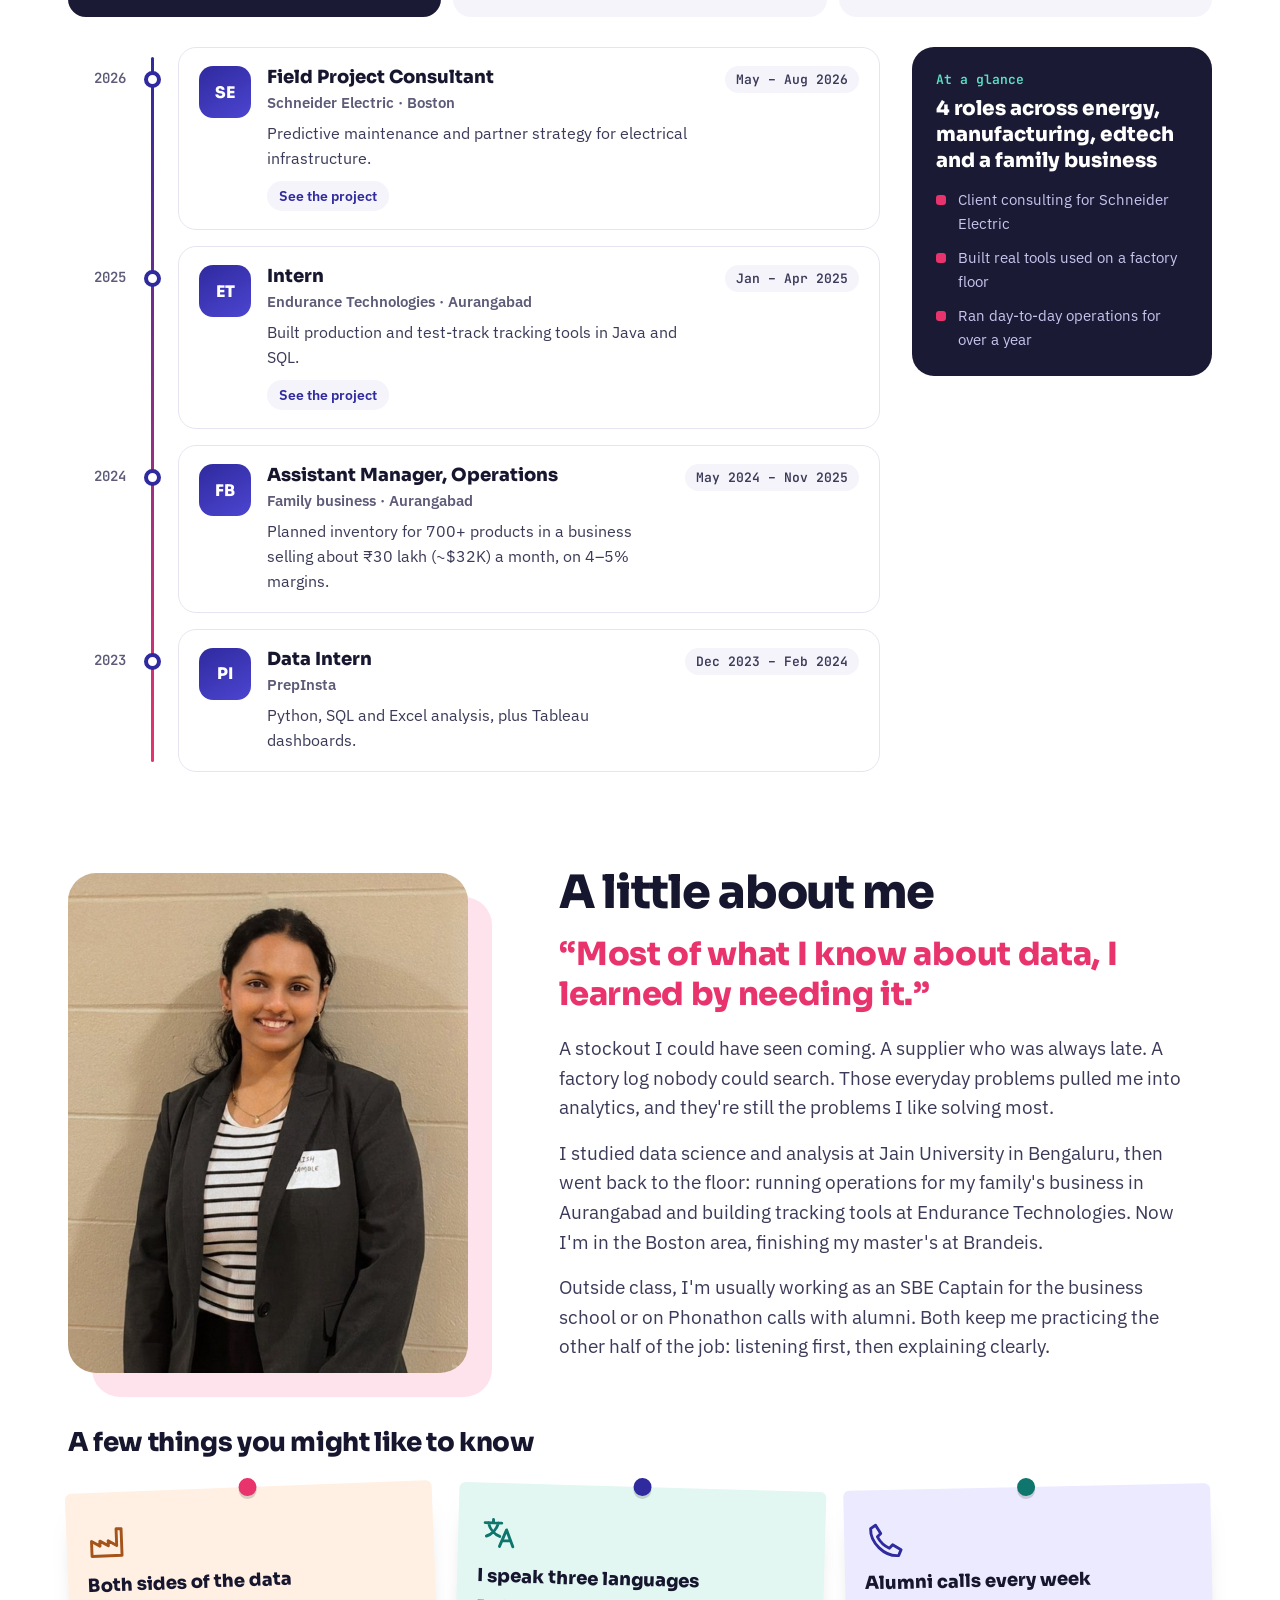
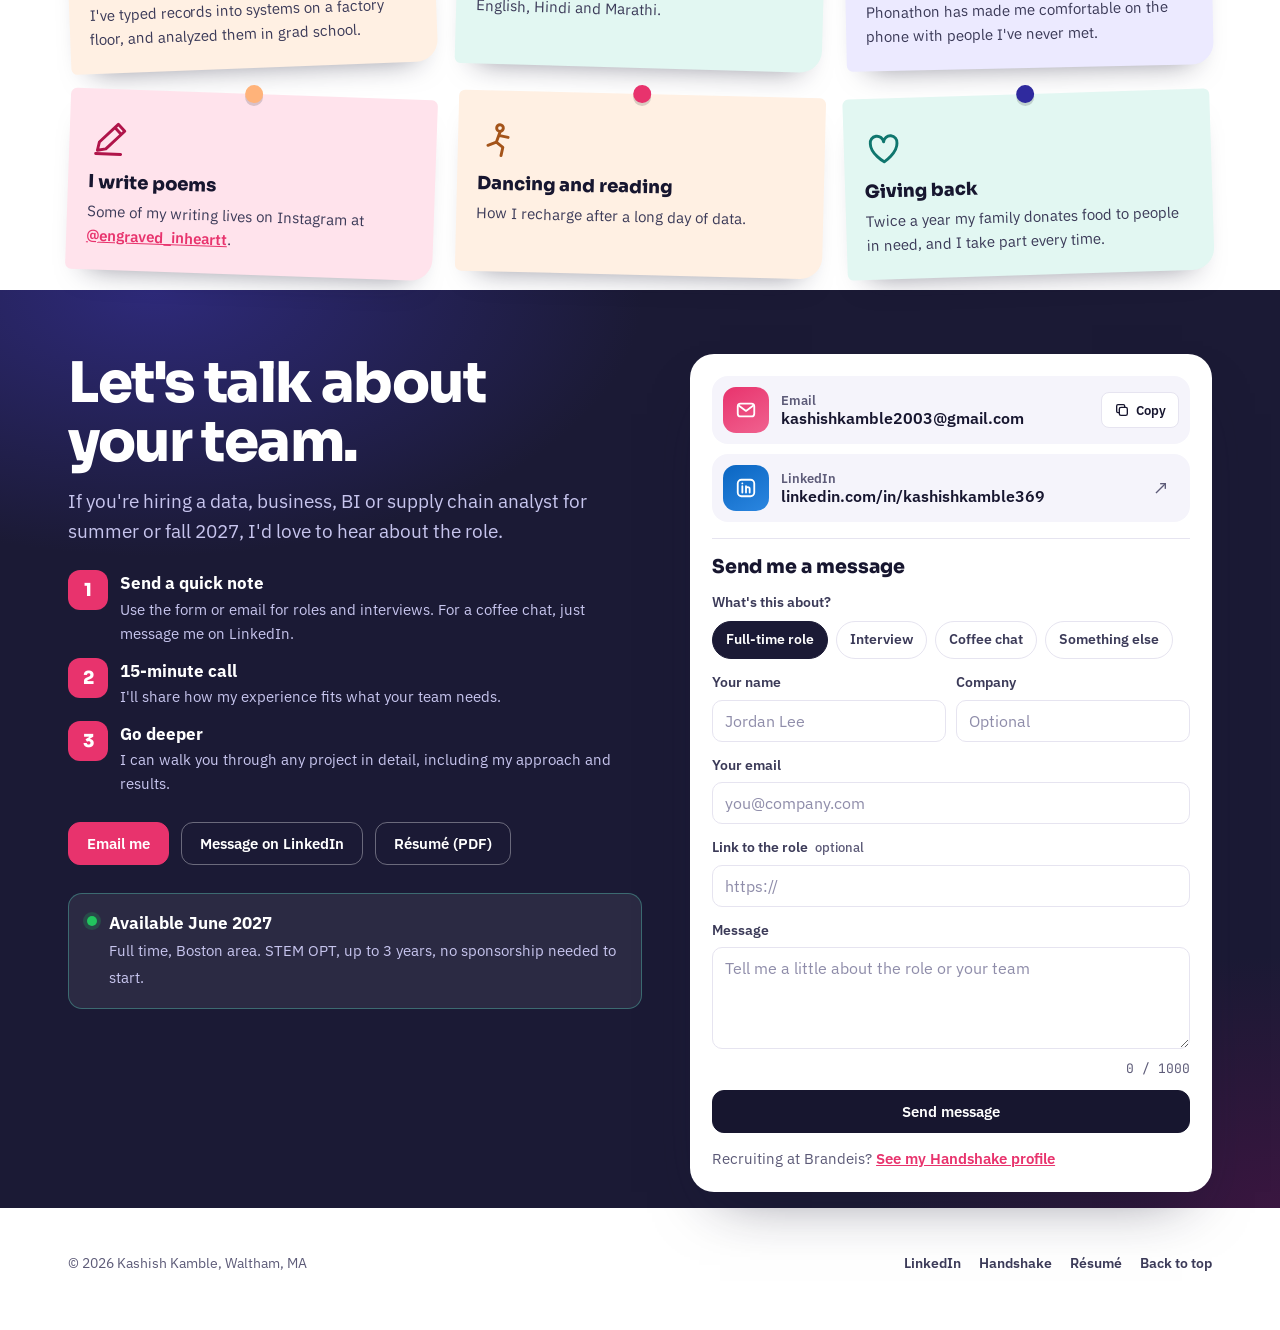
==== commit fb55e7fc: "Add files via upload" ====
--- a/index.html
+++ b/index.html
@@ -798,7 +798,7 @@
       <li class="n1 rv"><span class="doodle" aria-hidden="true"><svg viewBox="0 0 48 48"><path d="M6 40V22l10 6v-6l10 6v-6l10 6V8h6v32z" fill="none" stroke="currentColor" stroke-width="3.5" stroke-linecap="round" stroke-linejoin="round"/></svg></span><b>Both sides of the data</b><p>I've typed records into systems on a factory floor, and analyzed them in grad school.</p></li>
       <li class="n2 rv"><span class="doodle" aria-hidden="true"><svg viewBox="0 0 48 48"><path d="M8 12h20M18 8v4M12 12c2 8 8 14 14 16M24 12c-2 8-8 14-14 16M26 40l8-20 8 20M29 33h10" fill="none" stroke="currentColor" stroke-width="3.5" stroke-linecap="round" stroke-linejoin="round"/></svg></span><b>I speak three languages</b><p>English, Hindi and Marathi.</p></li>
       <li class="n3 rv"><span class="doodle" aria-hidden="true"><svg viewBox="0 0 48 48"><path d="M14 6l6 10-4 4c3 6 8 11 14 14l4-4 10 6-3 7c-17 1-34-16-33-33z" fill="none" stroke="currentColor" stroke-width="3.5" stroke-linecap="round" stroke-linejoin="round"/></svg></span><b>Alumni calls every week</b><p>Phonathon has made me comfortable on the phone with people I've never met.</p></li>
-      <li class="n4 rv"><span class="doodle" aria-hidden="true"><svg viewBox="0 0 48 48"><path d="M34 6l8 8-22 22-10 2 2-10z M30 10l8 8" fill="none" stroke="currentColor" stroke-width="3.5" stroke-linecap="round" stroke-linejoin="round"/><path d="M8 42h30" fill="none" stroke="currentColor" stroke-width="3.5" stroke-linecap="round" stroke-linejoin="round"/></svg></span><b>I write poems</b><p>Some of my writing lives on Instagram at <a href="https://www.instagram.com/engraved_inheart/" target="_blank" rel="noopener">@engraved_inheart</a>.</p></li>
+      <li class="n4 rv"><span class="doodle" aria-hidden="true"><svg viewBox="0 0 48 48"><path d="M34 6l8 8-22 22-10 2 2-10z M30 10l8 8" fill="none" stroke="currentColor" stroke-width="3.5" stroke-linecap="round" stroke-linejoin="round"/><path d="M8 42h30" fill="none" stroke="currentColor" stroke-width="3.5" stroke-linecap="round" stroke-linejoin="round"/></svg></span><b>I write poems</b><p>Some of my writing lives on Instagram at <a href="https://www.instagram.com/engraved_inheartt/" target="_blank" rel="noopener">@engraved_inheartt</a>.</p></li>
       <li class="n1 rv"><span class="doodle" aria-hidden="true"><svg viewBox="0 0 48 48"><circle cx="26" cy="9" r="4" fill="none" stroke="currentColor" stroke-width="3.5" stroke-linecap="round" stroke-linejoin="round"/><path d="M26 14l-4 12 8 6-2 10M22 26l-10 4M26 18l10 2" fill="none" stroke="currentColor" stroke-width="3.5" stroke-linecap="round" stroke-linejoin="round"/></svg></span><b>Dancing and reading</b><p>How I recharge after a long day of data.</p></li>
       <li class="n2 rv"><span class="doodle" aria-hidden="true"><svg viewBox="0 0 48 48"><path d="M24 40S8 30 8 18a8 8 0 0 1 16-2 8 8 0 0 1 16 2c0 12-16 22-16 22z" fill="none" stroke="currentColor" stroke-width="3.5" stroke-linecap="round" stroke-linejoin="round"/></svg></span><b>Giving back</b><p>Twice a year my family donates food to people in need, and I take part every time.</p></li>
     </ul>
